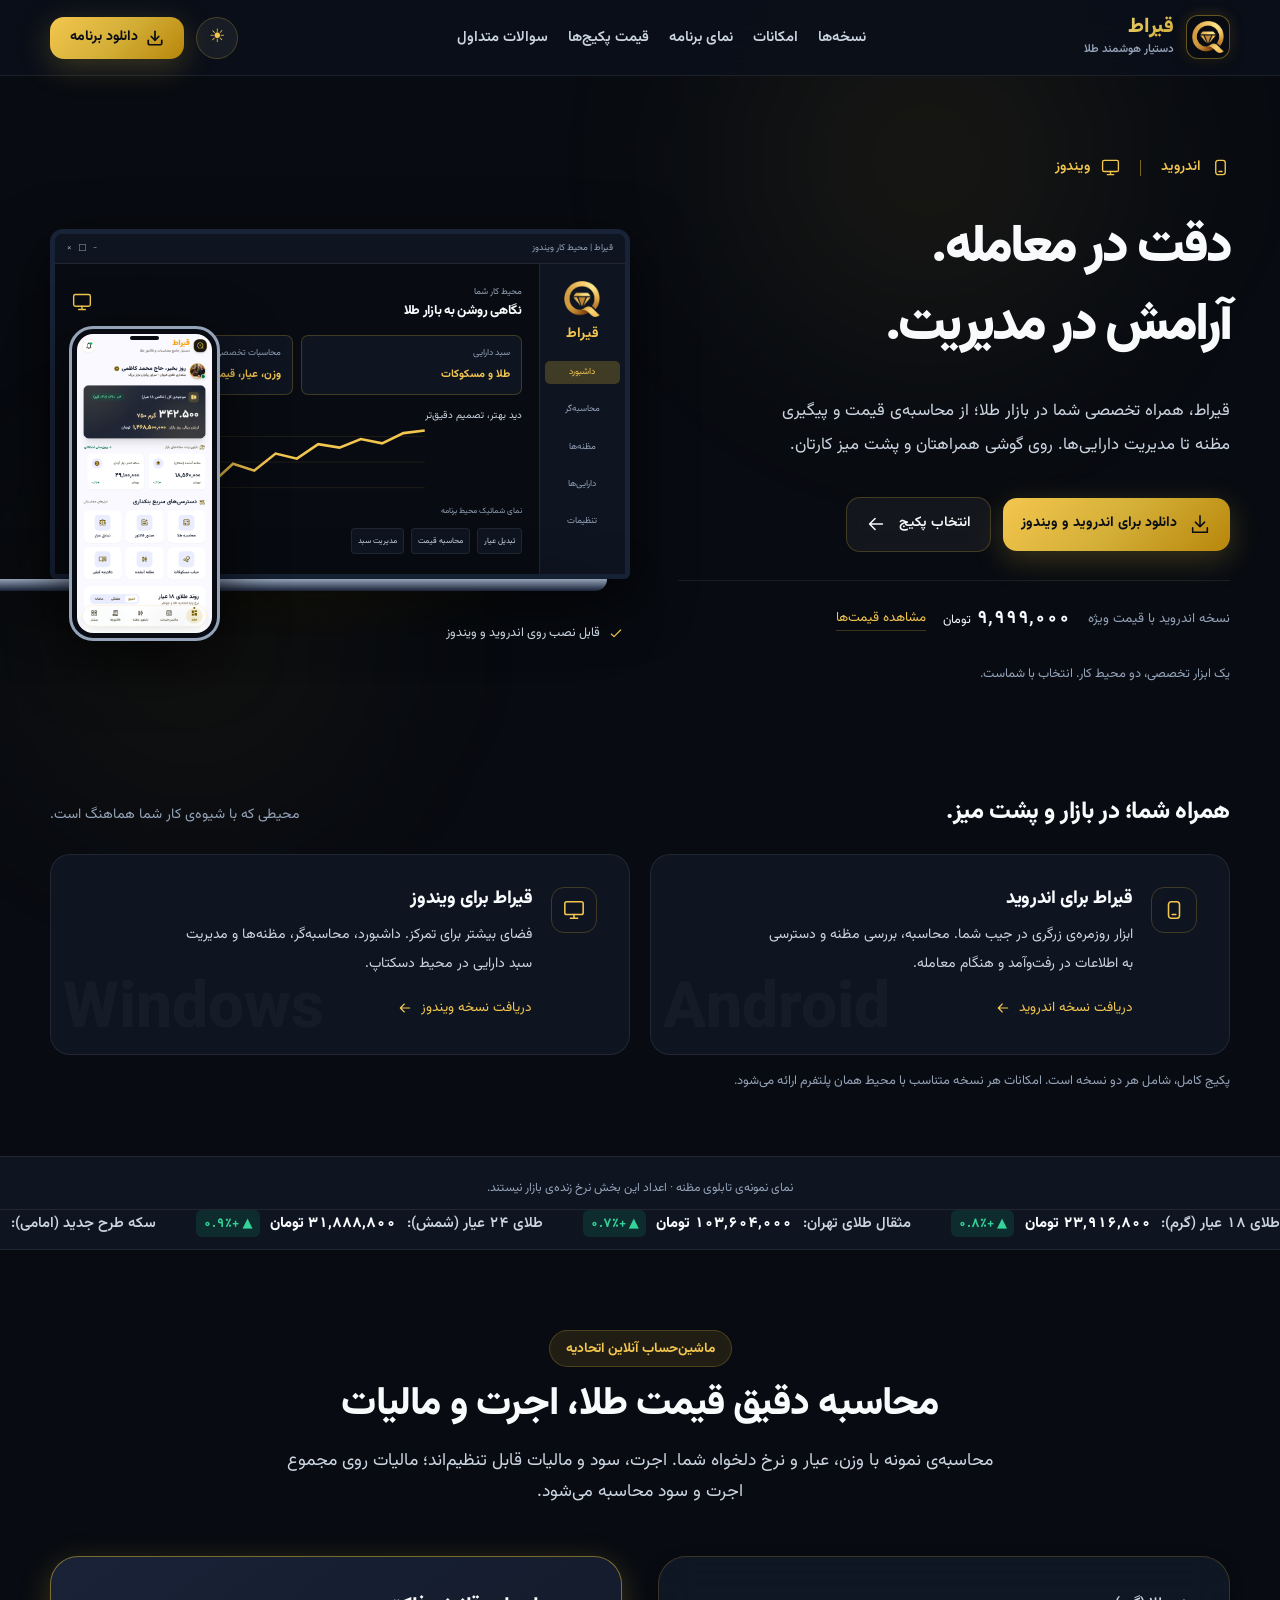
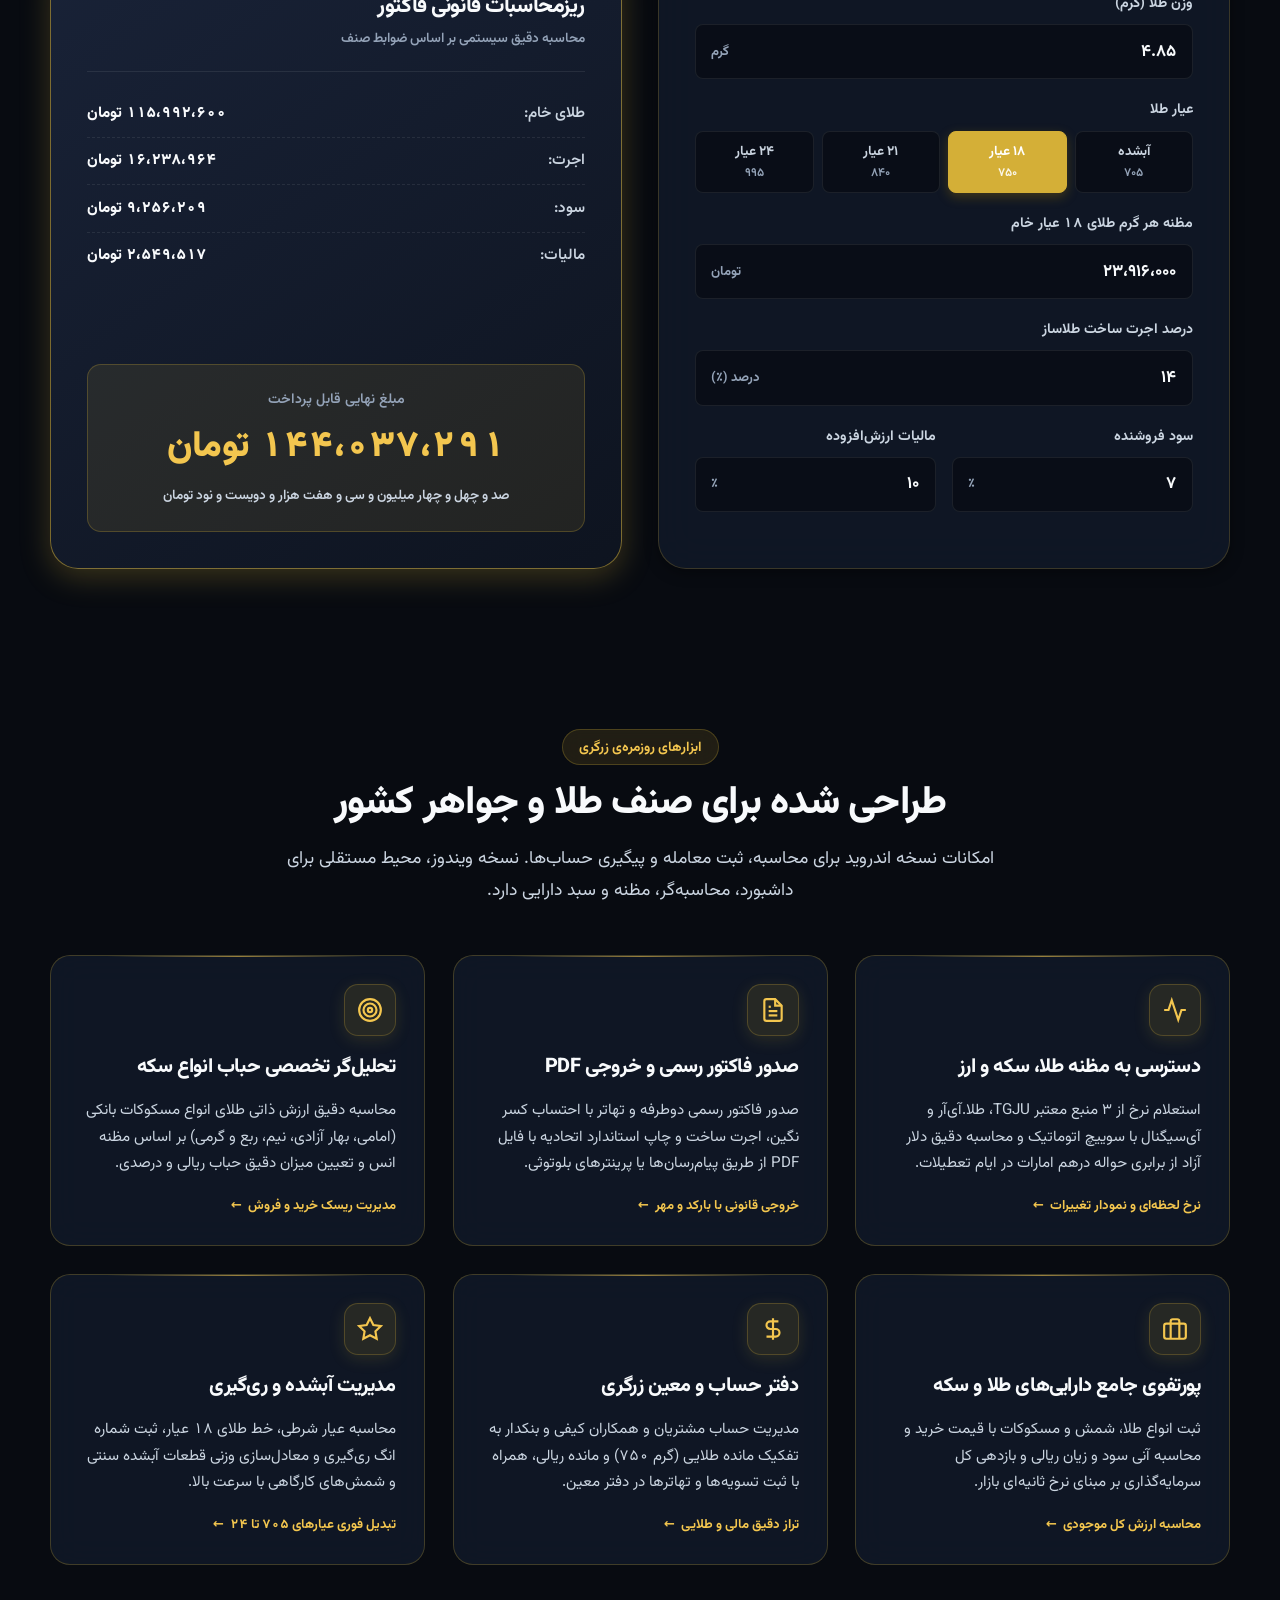
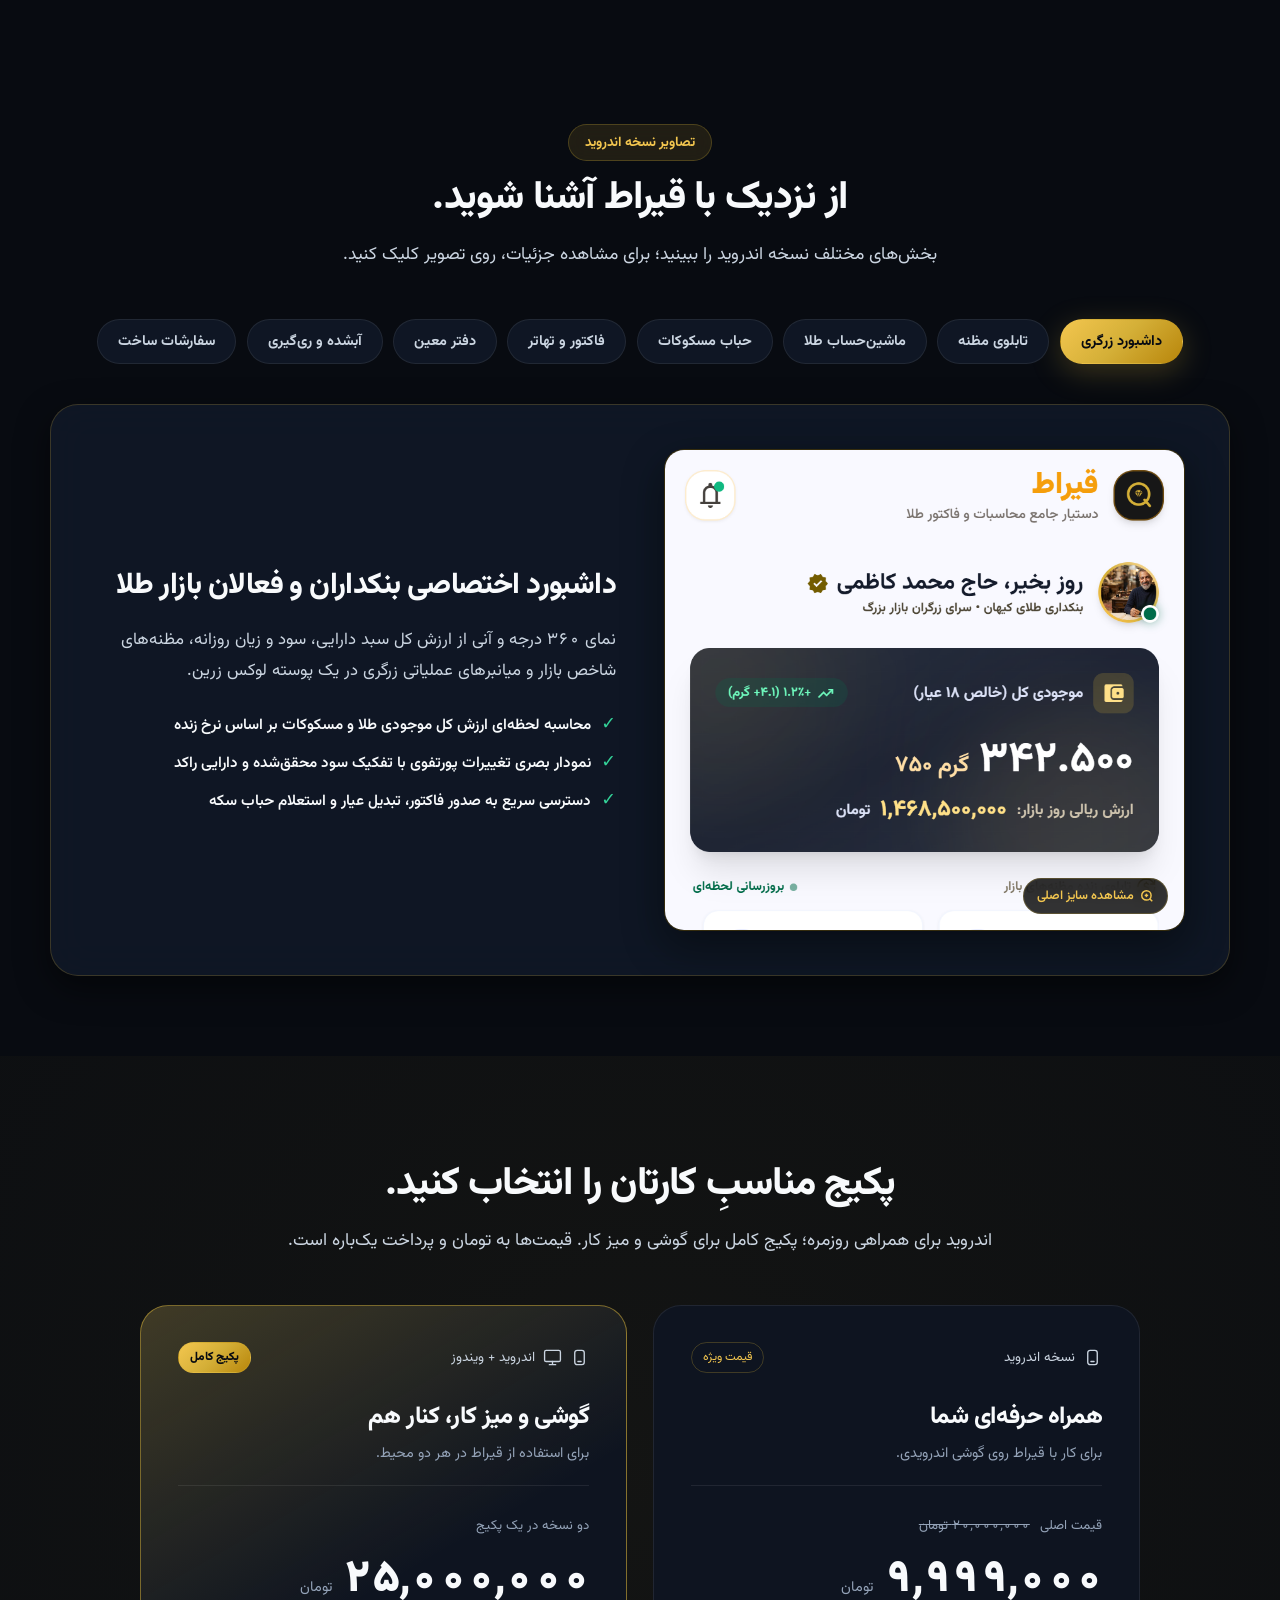
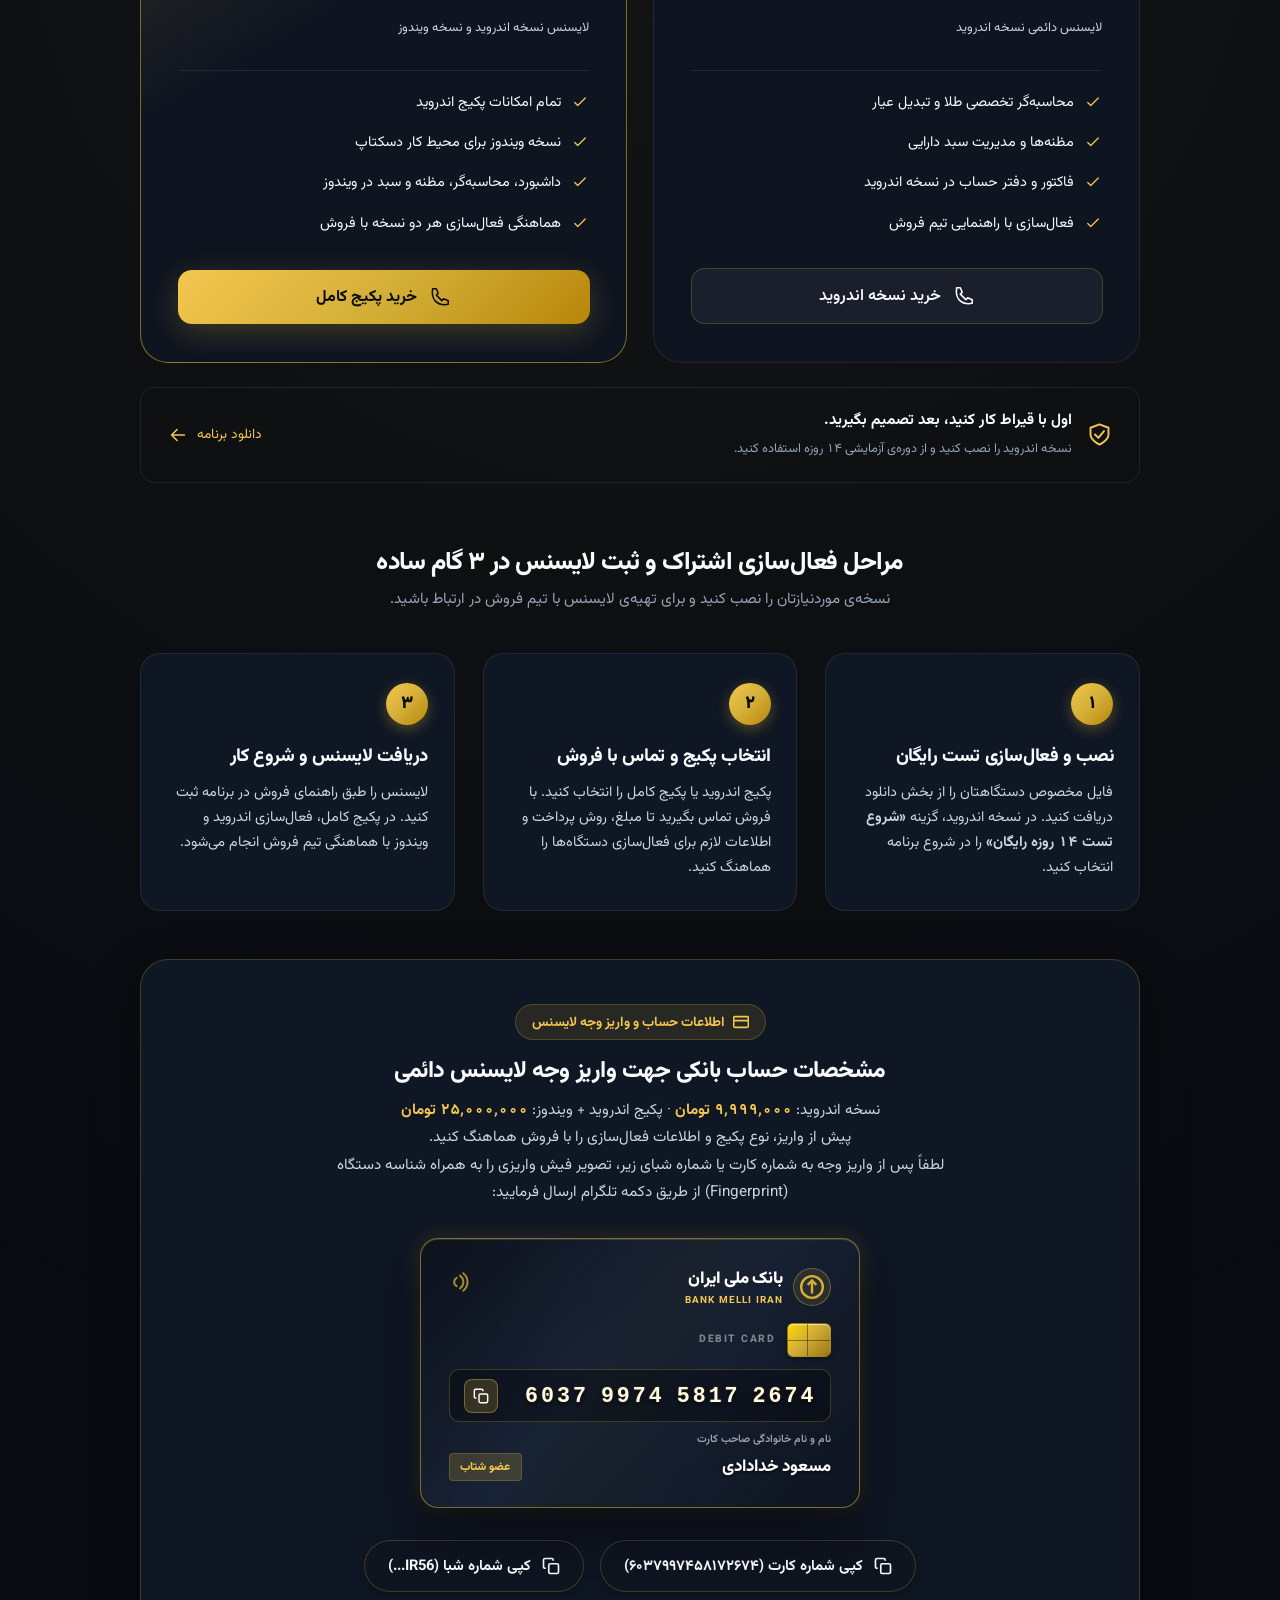
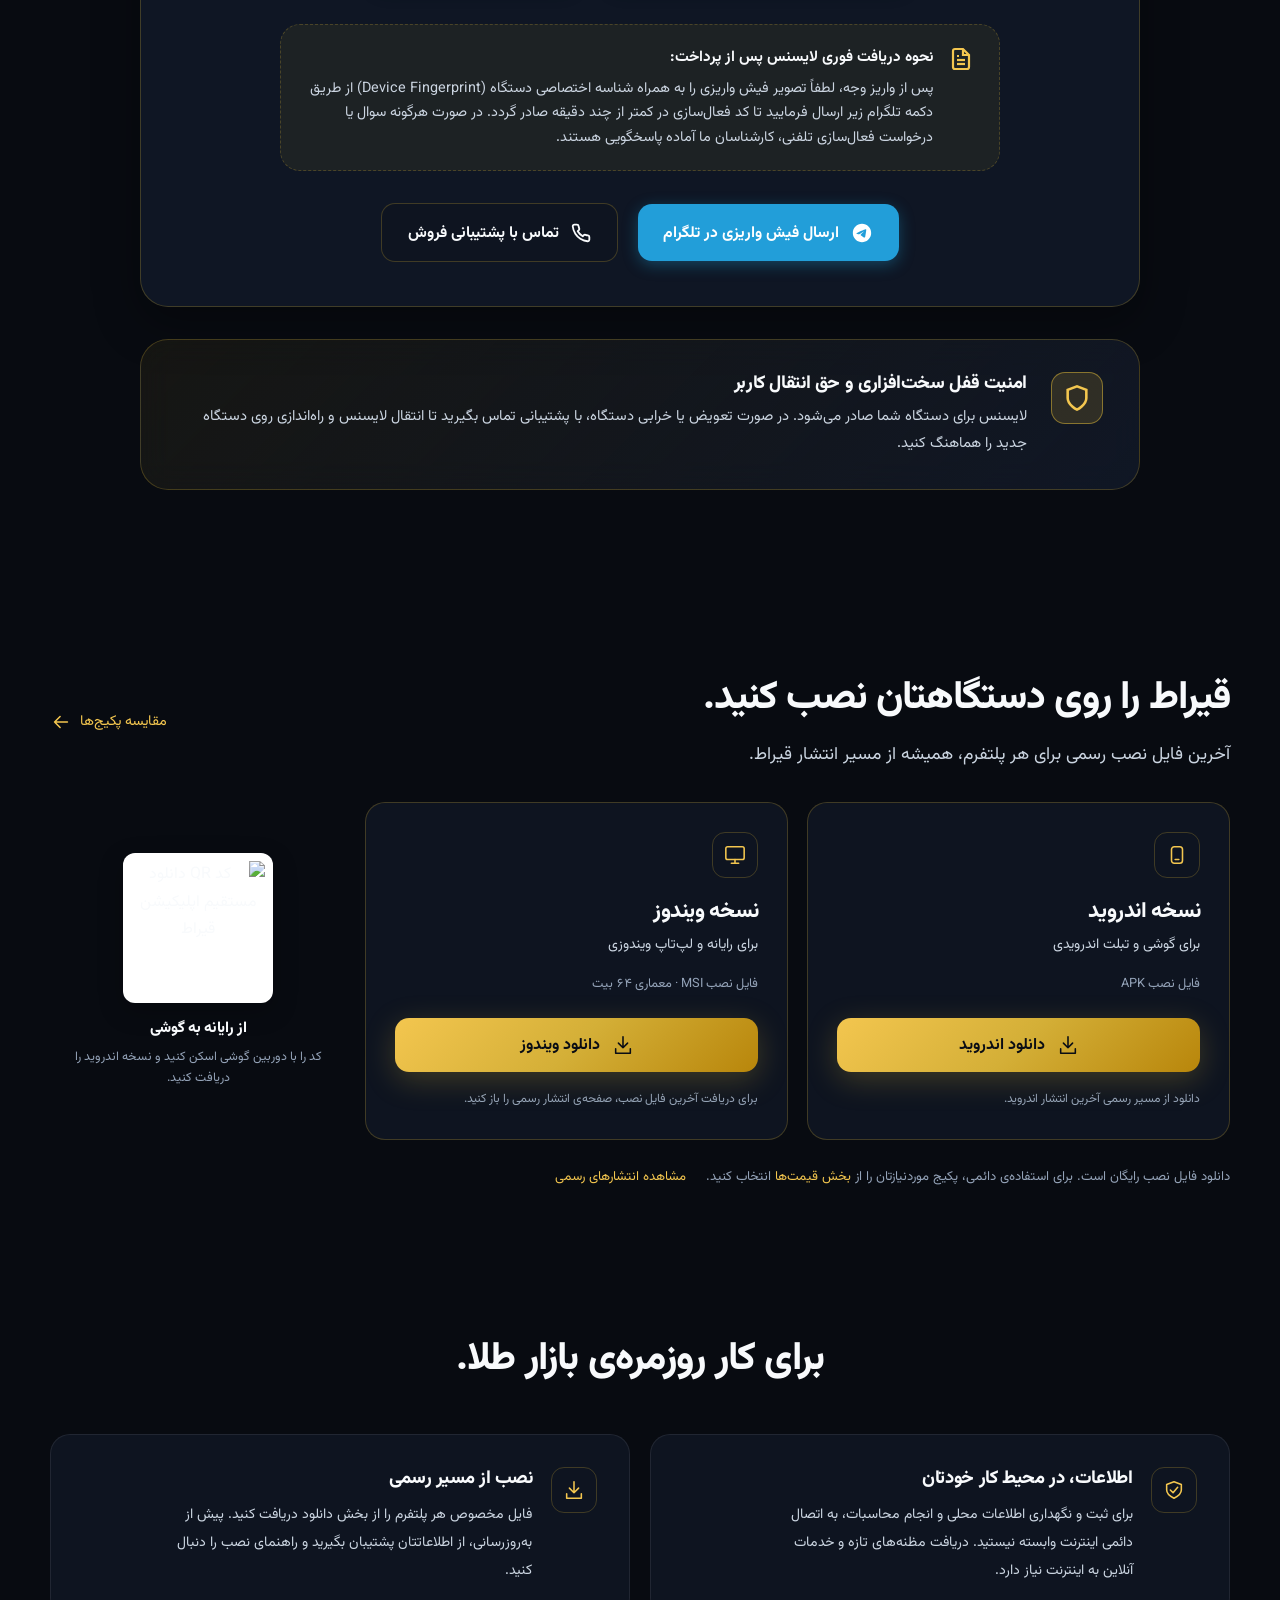
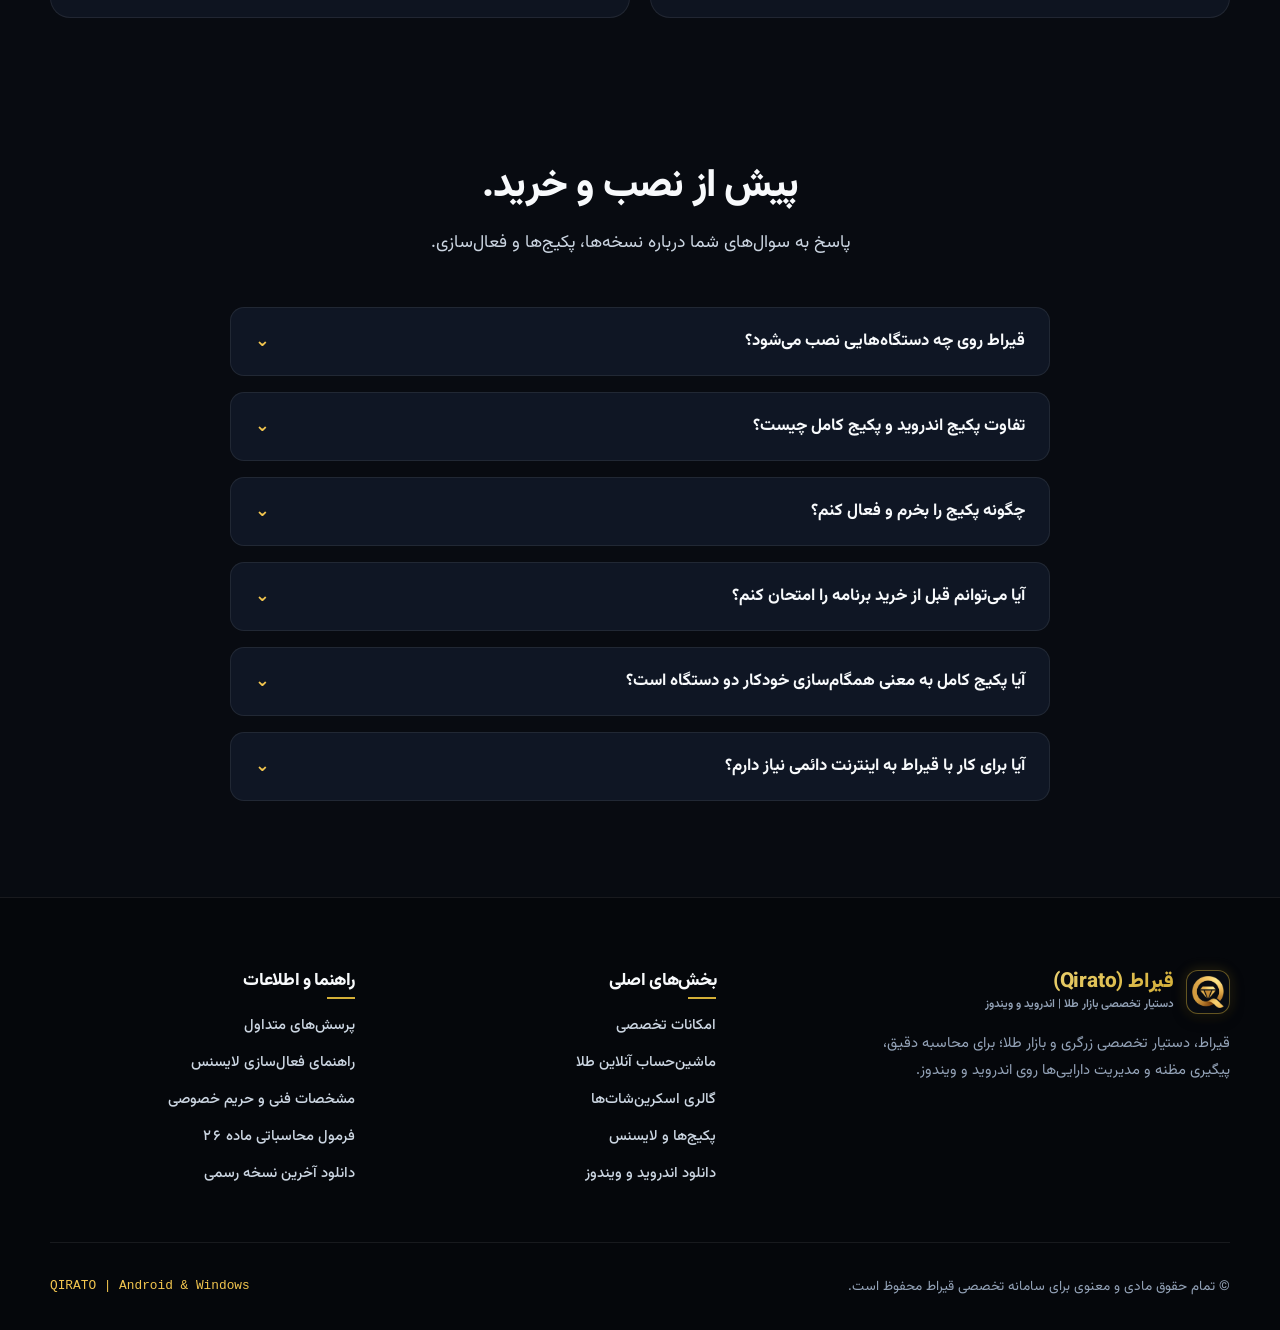
==== index.html @ 35be254e "feat(landing): present Android and Windows packages and latest downloads" ====
<!DOCTYPE html>
<html lang="fa" dir="rtl" data-theme="dark">
<head>
  <meta charset="UTF-8">
  <meta name="viewport" content="width=device-width, initial-scale=1.0, maximum-scale=5.0">
  <title>قیراط | نرم‌افزار تخصصی طلا برای اندروید و ویندوز</title>
  
  <!-- Primary Meta & SEO -->
  <meta name="description" content="قیراط، نرم‌افزار تخصصی بازار طلا برای اندروید و ویندوز. دانلود آخرین نسخه رسمی، اندروید با قیمت ویژه ۹٬۹۹۹٬۰۰۰ تومان و پکیج کامل ۲۵٬۰۰۰٬۰۰۰ تومان.">
  <meta name="keywords" content="قیراط, Qirato, نرم افزار طلافروشی, مظنه طلا, استعلام قیمت طلا, فاکتور طلا, ماده ۲۶ قانون مالیات, حباب سکه, طلای آبشده, ری گیری, دفتر معین زرگری, حسابداری طلا, اپلیکیشن زرگری, اندروید, ویندوز, دانلود قیراط">
  <meta name="robots" content="index, follow, max-image-preview:large, max-snippet:-1, max-video-preview:-1">
  <meta name="author" content="GoldEx Soft • سامانه قیراط">
  <meta name="publisher" content="قیراط (Qirato)">
  <meta name="theme-color" content="#080B11">
  <link rel="canonical" href="https://qirato.ir/">
  
  <!-- Open Graph / Facebook / Telegram / Eitaa / Bale -->
  <meta property="og:type" content="website">
  <meta property="og:locale" content="fa_IR">
  <meta property="og:site_name" content="قیراط (Qirato)">
  <meta property="og:title" content="قیراط | دستیار بازار طلا برای اندروید و ویندوز">
  <meta property="og:description" content="قیراط برای اندروید و ویندوز؛ دانلود رسمی هر دو نسخه، اندروید با قیمت ویژه ۹٬۹۹۹٬۰۰۰ تومان و پکیج کامل ۲۵٬۰۰۰٬۰۰۰ تومان.">
  <meta property="og:url" content="https://qirato.ir/">
  <meta property="og:image" content="https://qirato.ir/assets/screens/screen_dashboard.png">
  <meta property="og:image:secure_url" content="https://qirato.ir/assets/screens/screen_dashboard.png">
  <meta property="og:image:type" content="image/png">
  <meta property="og:image:width" content="824">
  <meta property="og:image:height" content="1830">
  <meta property="og:image:alt" content="داشبورد اپلیکیشن زرگری قیراط">

  <!-- Twitter Cards -->
  <meta name="twitter:card" content="summary_large_image">
  <meta name="twitter:title" content="قیراط | دستیار بازار طلا برای اندروید و ویندوز">
  <meta name="twitter:description" content="استعلام سه‌گانه مظنه، فاکتور رسمی با مالیات ماده ۲۶، تحلیل حباب انواع سکه، دفتر معین و تبدیل عیار.">
  <meta name="twitter:image" content="https://qirato.ir/assets/screens/screen_dashboard.png">

  <!-- Favicon & PWA -->
  <link rel="icon" type="image/png" href="assets/icons/logo.png">
  <link rel="apple-touch-icon" href="assets/icons/logo.png">
  <link rel="manifest" href="site.webmanifest">

  <!-- Preconnect & Font Resources -->
  <link rel="preconnect" href="https://cdn.jsdelivr.net" crossorigin>
  <link rel="dns-prefetch" href="https://cdn.jsdelivr.net">

  <!-- Stylesheets -->
  <link rel="stylesheet" href="css/main.css?v=2026101301">
  <link rel="stylesheet" href="css/animations.css?v=2026101301">
  <link rel="stylesheet" href="css/components.css?v=2026101301">

  <!-- Structured Data: Schema.org (JSON-LD) -->
  <script type="application/ld+json">
{
  "@context": "https://schema.org",
  "@graph": [
    {
      "@type": "WebSite",
      "@id": "https://qirato.ir/#website",
      "url": "https://qirato.ir/",
      "name": "قیراط",
      "alternateName": [
        "Qirato",
        "دستیار هوشمند طلا قیراط",
        "GoldEx Companion"
      ],
      "description": "سامانه جامع، هوشمند و فوق‌مدرن ویژه طلافروشان، معامله‌گران و بنکداران بازار طلا و سکه",
      "inLanguage": "fa-IR"
    },
    {
      "@type": "SoftwareApplication",
      "@id": "https://qirato.ir/#application",
      "name": "قیراط - دستیار تخصصی زرگری و بازار طلا",
      "alternateName": "Qirato App",
      "operatingSystem": "Android, Windows",
      "applicationCategory": "FinanceApplication",
      "applicationSubCategory": "Business & Accounting",
      "offers": [
        {
          "@type": "Offer",
          "name": "پکیج اندروید",
          "price": "99990000",
          "priceCurrency": "IRR",
          "url": "https://qirato.ir/#pricing"
        },
        {
          "@type": "Offer",
          "name": "پکیج اندروید و ویندوز",
          "price": "250000000",
          "priceCurrency": "IRR",
          "url": "https://qirato.ir/#pricing"
        }
      ],
      "description": "دستیار تخصصی بازار طلا برای اندروید و ویندوز؛ محاسبات، مظنه‌ها و مدیریت سبد دارایی.",
      "downloadUrl": "https://github.com/urmiaking/goldex-companion/releases/latest/download/app-release.apk",
      "author": {
        "@type": "Organization",
        "name": "قیراط (Qirato)",
        "url": "https://qirato.ir/"
      }
    },
    {
      "@type": "FAQPage",
      "@id": "https://qirato.ir/#faq",
      "mainEntity": [
        {
          "@type": "Question",
          "name": "قیراط روی چه دستگاه‌هایی نصب می‌شود؟",
          "acceptedAnswer": {
            "@type": "Answer",
            "text": "قیراط نسخه اندروید برای گوشی و تبلت، و نسخه ویندوز با فایل نصب MSI برای رایانه‌های ۶۴ بیتی دارد. فایل مناسب دستگاهتان را از بخش دانلود دریافت کنید."
          }
        },
        {
          "@type": "Question",
          "name": "تفاوت پکیج اندروید و پکیج کامل چیست؟",
          "acceptedAnswer": {
            "@type": "Answer",
            "text": "پکیج اندروید با قیمت ویژه ۹٬۹۹۹٬۰۰۰ تومان، شامل لایسنس نسخه اندروید است. پکیج کامل ۲۵٬۰۰۰٬۰۰۰ تومان است و نسخه اندروید و ویندوز را با هم شامل می‌شود. امکانات هر نسخه متناسب با پلتفرم آن است."
          }
        },
        {
          "@type": "Question",
          "name": "چگونه پکیج را بخرم و فعال کنم؟",
          "acceptedAnswer": {
            "@type": "Answer",
            "text": "دکمه خرید هر پکیج، تماس با فروش قیراط را باز می‌کند. ابتدا پکیج و روش فعال‌سازی را هماهنگ کنید، سپس طبق راهنمای فروش پرداخت و لایسنس را ثبت کنید."
          }
        },
        {
          "@type": "Question",
          "name": "آیا می‌توانم قبل از خرید برنامه را امتحان کنم؟",
          "acceptedAnswer": {
            "@type": "Answer",
            "text": "بله. نسخه اندروید را از بخش دانلود نصب کنید و در شروع برنامه، دوره آزمایشی ۱۴ روزه را انتخاب کنید. برای شرایط استفاده آزمایشی نسخه ویندوز با فروش تماس بگیرید."
          }
        },
        {
          "@type": "Question",
          "name": "آیا پکیج کامل به معنی همگام‌سازی خودکار دو دستگاه است؟",
          "acceptedAnswer": {
            "@type": "Answer",
            "text": "پکیج کامل شامل دریافت و فعال‌سازی هر دو نسخه است. شرایط اتصال و همگام‌سازی اطلاعات را پیش از خرید با تیم فروش بررسی کنید."
          }
        },
        {
          "@type": "Question",
          "name": "آیا برای کار با قیراط به اینترنت دائمی نیاز دارم؟",
          "acceptedAnswer": {
            "@type": "Answer",
            "text": "محاسبات و کار با اطلاعات محلی به اتصال دائمی اینترنت نیاز ندارند. برای دریافت مظنه‌های تازه، دانلود نسخه جدید و استفاده از خدمات آنلاین باید به اینترنت متصل باشید."
          }
        }
      ]
    }
  ]
}
  </script>
  <link rel="stylesheet" href="css/platforms.css?v=2026101301">
</head>
<body>

  <!-- Scroll Progress Indicator -->
  <div id="scroll-progress" aria-hidden="true"></div>

  <!-- =========================================================================
       Header & Navigation
       ========================================================================= -->
  <header class="header">
    <div class="container nav-container">
      <a href="#" class="brand-logo" aria-label="قیراط صفحه اصلی">
        <div class="logo-box">
          <img src="assets/icons/logo.png" alt="نشان زرین قیراط" class="logo-icon">
        </div>
        <div class="brand-title">
          <span class="brand-name">قیراط</span>
          <span class="brand-tagline">دستیار هوشمند طلا</span>
        </div>
      </a>

      <nav class="nav-links" id="main-nav" aria-label="منوی ناوبری اصلی">
<a href="#platforms" class="nav-link">نسخه‌ها</a><a href="#features" class="nav-link">امکانات</a><a href="#showcase" class="nav-link">نمای برنامه</a><a href="#pricing" class="nav-link">قیمت پکیج‌ها</a><a href="#faq" class="nav-link">سوالات متداول</a>
</nav>

      <div class="nav-actions">
        <button id="theme-toggle-btn" class="theme-toggle-btn" aria-label="تغییر تم شب و روز" title="تغییر حالت تم">
          ☀️
        </button>
        <a href="#download" class="btn-gold nav-download-btn" aria-label="دانلود مستقیم برنامه قیراط" title="دانلود برنامه قیراط">
          <svg width="18" height="18" viewBox="0 0 24 24" fill="none" stroke="currentColor" stroke-width="2.3" stroke-linecap="round" stroke-linejoin="round"><path d="M21 15v4a2 2 0 0 1-2 2H5a2 2 0 0 1-2-2v-4"/><polyline points="7 10 12 15 17 10"/><line x1="12" y1="15" x2="12" y2="3"/></svg>
          <span class="btn-text">دانلود برنامه</span>
        </a>
        <button id="mobile-menu-btn" class="mobile-menu-btn" aria-label="منوی موبایل" aria-expanded="false">
          ☰
        </button>
      </div>
    </div>
  </header>

  <main>
    <!-- =========================================================================
         Hero Section
         ========================================================================= -->
    <section class="hero-section dual-hero" id="home">
 <div class="container hero-grid">
  <div class="hero-content">
   <div class="platform-label"><svg class="ui-icon" viewBox="0 0 24 24" fill="none" stroke="currentColor" stroke-width="1.7" stroke-linecap="round" stroke-linejoin="round" aria-hidden="true"><rect x="6" y="3" width="12" height="18" rx="3"/><path d="M10 17h4"/></svg> اندروید <span class="label-divider"></span><svg class="ui-icon" viewBox="0 0 24 24" fill="none" stroke="currentColor" stroke-width="1.7" stroke-linecap="round" stroke-linejoin="round" aria-hidden="true"><rect x="2" y="3" width="20" height="14" rx="2"/><path d="M8 21h8m-4-4v4"/></svg> ویندوز</div>
   <h1 class="hero-title">دقت در معامله.<br>آرامش در مدیریت.</h1>
   <p class="hero-description">قیراط، همراه تخصصی شما در بازار طلا؛ از محاسبه‌ی قیمت و پیگیری مظنه تا مدیریت دارایی‌ها. روی گوشی همراهتان و پشت میز کارتان.</p>
   <div class="hero-cta-group">
    <a href="#download" class="btn-gold"><svg class="ui-icon" viewBox="0 0 24 24" fill="none" stroke="currentColor" stroke-width="1.7" stroke-linecap="round" stroke-linejoin="round" aria-hidden="true"><path d="M12 3v12m-5-5 5 5 5-5M4 16v5h16v-5"/></svg> دانلود برای اندروید و ویندوز</a>
    <a href="#pricing" class="btn-secondary">انتخاب پکیج <svg class="ui-icon" viewBox="0 0 24 24" fill="none" stroke="currentColor" stroke-width="1.7" stroke-linecap="round" stroke-linejoin="round" aria-hidden="true"><path d="M19 12H5m6-6-6 6 6 6"/></svg></a>
   </div>
   <div class="hero-offer"><span>نسخه اندروید با قیمت ویژه</span><strong>۹٬۹۹۹٬۰۰۰ <small>تومان</small></strong><a href="#pricing">مشاهده قیمت‌ها</a></div>
   <p class="hero-footnote">یک ابزار تخصصی، دو محیط کار. انتخاب با شماست.</p>
  </div>
  <div class="device-stage" aria-label="معرفی محیط قیراط روی ویندوز و اندروید">
   <div class="laptop-group"><div class="desktop-device">
    <div class="desktop-chrome"><span>قیراط | محیط کار ویندوز</span><span aria-hidden="true">− &nbsp; □ &nbsp; ×</span></div>
    <div class="desktop-preview">
     <aside><img src="assets/icons/logo.png" alt="" width="36" height="36"><strong>قیراط</strong><span class="preview-active">داشبورد</span><span>محاسبه‌گر</span><span>مظنه‌ها</span><span>دارایی‌ها</span><span>تنظیمات</span></aside>
     <div class="desktop-workspace"><div class="preview-heading"><div><small>محیط کار شما</small><h3>نگاهی روشن به بازار طلا</h3></div><svg class="ui-icon" viewBox="0 0 24 24" fill="none" stroke="currentColor" stroke-width="1.7" stroke-linecap="round" stroke-linejoin="round" aria-hidden="true"><rect x="2" y="3" width="20" height="14" rx="2"/><path d="M8 21h8m-4-4v4"/></svg></div>
      <div class="preview-stats"><div><span>سبد دارایی</span><strong>طلا و مسکوکات</strong></div><div><span>محاسبات تخصصی</span><strong>وزن، عیار، قیمت</strong></div></div>
      <div class="preview-chart"><span>دید بهتر، تصمیم دقیق‌تر</span><svg viewBox="0 0 300 88" fill="none" aria-hidden="true"><path d="M0 70H300M0 40H300M0 10H300" stroke="currentColor" opacity=".12"/><path d="m0 68 25-9 25 6 25-23 25 8 25-20 25 6 25-17 25 4 25-10 25 5 25-12 25-3" stroke="currentColor" stroke-width="3"/></svg><small>نمای شماتیک محیط برنامه</small></div>
      <div class="preview-tools"><span>تبدیل عیار</span><span>محاسبه قیمت</span><span>مدیریت سبد</span></div>
     </div>
    </div>
   </div><div class="desktop-base"></div></div>
   <button class="hero-phone" id="hero-screen-holder" aria-label="بزرگنمایی تصویر واقعی نسخه اندروید"><span class="phone-speaker" aria-hidden="true"></span><img src="assets/screens/screen_dashboard.png" alt="داشبورد نسخه اندروید قیراط" width="824" height="1830"></button>
   <div class="device-caption"><svg class="ui-icon" viewBox="0 0 24 24" fill="none" stroke="currentColor" stroke-width="1.7" stroke-linecap="round" stroke-linejoin="round" aria-hidden="true"><path d="m5 12 4 4L19 6"/></svg> قابل نصب روی اندروید و ویندوز</div>
  </div>
 </div>
</section>

    <!-- =========================================================================
         Live Ticker Marquee Bar
         ========================================================================= -->
    <section class="platform-section" id="platforms"><div class="container">
 <div class="platform-intro"><h2>همراه شما؛ در بازار و پشت میز.</h2><p>محیطی که با شیوه‌ی کار شما هماهنگ است.</p></div>
 <div class="platform-grid">
 <article class="platform-card"><div class="platform-icon"><svg class="ui-icon" viewBox="0 0 24 24" fill="none" stroke="currentColor" stroke-width="1.7" stroke-linecap="round" stroke-linejoin="round" aria-hidden="true"><rect x="6" y="3" width="12" height="18" rx="3"/><path d="M10 17h4"/></svg></div><div><h3>قیراط برای اندروید</h3><p>ابزار روزمره‌ی زرگری در جیب شما. محاسبه، بررسی مظنه و دسترسی به اطلاعات در رفت‌وآمد و هنگام معامله.</p><a href="#download">دریافت نسخه اندروید <svg class="ui-icon" viewBox="0 0 24 24" fill="none" stroke="currentColor" stroke-width="1.7" stroke-linecap="round" stroke-linejoin="round" aria-hidden="true"><path d="M19 12H5m6-6-6 6 6 6"/></svg></a></div><span class="platform-word" aria-hidden="true">Android</span></article>
 <article class="platform-card"><div class="platform-icon"><svg class="ui-icon" viewBox="0 0 24 24" fill="none" stroke="currentColor" stroke-width="1.7" stroke-linecap="round" stroke-linejoin="round" aria-hidden="true"><rect x="2" y="3" width="20" height="14" rx="2"/><path d="M8 21h8m-4-4v4"/></svg></div><div><h3>قیراط برای ویندوز</h3><p>فضای بیشتر برای تمرکز. داشبورد، محاسبه‌گر، مظنه‌ها و مدیریت سبد دارایی در محیط دسکتاپ.</p><a href="#download">دریافت نسخه ویندوز <svg class="ui-icon" viewBox="0 0 24 24" fill="none" stroke="currentColor" stroke-width="1.7" stroke-linecap="round" stroke-linejoin="round" aria-hidden="true"><path d="M19 12H5m6-6-6 6 6 6"/></svg></a></div><span class="platform-word" aria-hidden="true">Windows</span></article>
 </div><p class="platform-note">پکیج کامل، شامل هر دو نسخه است. امکانات هر نسخه متناسب با محیط همان پلتفرم ارائه می‌شود.</p>
</div></section>
<section class="ticker-section" id="ticker" aria-label="نمونه نمایشی تابلوی مظنه">
      <p class="ticker-example-label">نمای نمونه‌ی تابلوی مظنه · اعداد این بخش نرخ زنده‌ی بازار نیستند.</p>
      <div class="ticker-strip" id="ticker-strip">
        <!-- Injected via ticker.js -->
      </div>
    </section>

    <!-- =========================================================================
         Interactive Gold Calculator Section
         ========================================================================= -->
    <section class="calculator-section" id="calculator">
      <div class="container">
        <div class="section-header">
          <div class="section-badge">
            <span>ماشین‌حساب آنلاین اتحادیه</span>
          </div>
          <h2 class="section-title">محاسبه دقیق قیمت طلا، اجرت و مالیات</h2>
          <p class="section-subtitle">
            محاسبه‌ی نمونه با وزن، عیار و نرخ دلخواه شما. اجرت، سود و مالیات قابل تنظیم‌اند؛ مالیات روی مجموع اجرت و سود محاسبه می‌شود.
          </p>
        </div>

        <div class="calc-grid">
          <!-- Input Form Card -->
          <div class="calc-form-card">
            <div class="calc-input-group">
              <label class="calc-label" for="calc-weight">وزن طلا (گرم)</label>
              <div class="calc-input-wrapper">
                <input type="text" inputmode="decimal" id="calc-weight" class="calc-input" value="۴.۸۵" autocomplete="off" spellcheck="false">
                <span class="calc-unit">گرم</span>
              </div>
            </div>

            <div class="calc-input-group">
              <label class="calc-label" id="karat-label">عیار طلا</label>
              <div class="karat-selector" role="group" aria-labelledby="karat-label">
                <button type="button" class="karat-btn" data-karat="705">
                  <span class="karat-name">آبشده</span>
                  <span class="karat-code">۷۰۵</span>
                </button>
                <button type="button" class="karat-btn active" data-karat="750">
                  <span class="karat-name">۱۸ عیار</span>
                  <span class="karat-code">۷۵۰</span>
                </button>
                <button type="button" class="karat-btn" data-karat="840">
                  <span class="karat-name">۲۱ عیار</span>
                  <span class="karat-code">۸۴۰</span>
                </button>
                <button type="button" class="karat-btn" data-karat="995">
                  <span class="karat-name">۲۴ عیار</span>
                  <span class="karat-code">۹۹۵</span>
                </button>
              </div>
            </div>

            <div class="calc-input-group">
              <label class="calc-label" for="calc-price">مظنه هر گرم طلای ۱۸ عیار خام</label>
              <div class="calc-input-wrapper">
                <input type="text" inputmode="numeric" id="calc-price" class="calc-input" value="۲۳،۹۱۶،۰۰۰" autocomplete="off" spellcheck="false">
                <span class="calc-unit">تومان</span>
              </div>
            </div>

            <div class="calc-input-group">
              <label class="calc-label" for="calc-wage">درصد اجرت ساخت طلاساز</label>
              <div class="calc-input-wrapper">
                <input type="text" inputmode="decimal" id="calc-wage" class="calc-input" value="۱۴" autocomplete="off" spellcheck="false">
                <span class="calc-unit">درصد (٪)</span>
              </div>
            </div>

            <div style="display: grid; grid-template-columns: repeat(auto-fit, minmax(130px, 1fr)); gap: 1rem;">
              <div class="calc-input-group">
                <label class="calc-label" for="calc-profit">سود فروشنده</label>
                <div class="calc-input-wrapper">
                  <input type="text" inputmode="decimal" id="calc-profit" class="calc-input" value="۷" autocomplete="off" spellcheck="false">
                  <span class="calc-unit">٪</span>
                </div>
              </div>

              <div class="calc-input-group">
                <label class="calc-label" for="calc-tax">مالیات ارزش‌افزوده</label>
                <div class="calc-input-wrapper">
                  <input type="text" inputmode="decimal" id="calc-tax" class="calc-input" value="۱۰" autocomplete="off" spellcheck="false">
                  <span class="calc-unit">٪</span>
                </div>
              </div>
            </div>
          </div>

          <!-- Result Card -->
          <div class="calc-result-card">
            <div>
              <div class="calc-result-header">
                <h3>ریزمحاسبات قانونی فاکتور</h3>
                <span>محاسبه دقیق سیستمی بر اساس ضوابط صنف</span>
              </div>

              <div class="calc-breakdown-row">
                <span class="breakdown-label">طلای خام:</span>
                <span class="breakdown-value" id="out-gold-value">۰ تومان</span>
              </div>

              <div class="calc-breakdown-row">
                <span class="breakdown-label">اجرت:</span>
                <span class="breakdown-value" id="out-wage">۰ تومان</span>
              </div>

              <div class="calc-breakdown-row">
                <span class="breakdown-label">سود:</span>
                <span class="breakdown-value" id="out-profit">۰ تومان</span>
              </div>

              <div class="calc-breakdown-row">
                <span class="breakdown-label">مالیات:</span>
                <span class="breakdown-value" id="out-tax">۰ تومان</span>
              </div>
            </div>

            <div class="final-price-box">
              <div class="final-price-label">مبلغ نهایی قابل پرداخت</div>
              <div class="final-price-val" id="out-total">۰ تومان</div>
              <div class="final-price-words" id="out-words">در حال محاسبه...</div>
            </div>
          </div>
        </div>
      </div>
    </section>

    <!-- =========================================================================
         Core Features Grid
         ========================================================================= -->
    <section class="features-section" id="features">
      <div class="container">
        <div class="section-header">
          <div class="section-badge">
            <span>ابزارهای روزمره‌ی زرگری</span>
          </div>
          <h2 class="section-title">طراحی شده برای صنف طلا و جواهر کشور</h2>
          <p class="section-subtitle">
            امکانات نسخه اندروید برای محاسبه، ثبت معامله و پیگیری حساب‌ها. نسخه ویندوز، محیط مستقلی برای داشبورد، محاسبه‌گر، مظنه و سبد دارایی دارد.
          </p>
        </div>

        <div class="features-grid">
          <!-- Feature 1 -->
          <div class="luxury-card feature-card">
            <div class="feature-icon-wrapper">
              <svg width="26" height="26" viewBox="0 0 24 24" fill="none" stroke="currentColor" stroke-width="2"><polyline points="22 12 18 12 15 21 9 3 6 12 2 12"/></svg>
            </div>
            <h3 class="feature-title">دسترسی به مظنه طلا، سکه و ارز</h3>
            <p class="feature-text">
              استعلام نرخ از ۳ منبع معتبر TGJU، طلا.آی‌آر و آی‌سیگنال با سوییچ اتوماتیک و محاسبه دقیق دلار آزاد از برابری حواله درهم امارات در ایام تعطیلات.
            </p>
            <div class="feature-tag">
              <span>نرخ لحظه‌ای و نمودار تغییرات</span>
              <span>←</span>
            </div>
          </div>

          <!-- Feature 2 -->
          <div class="luxury-card feature-card">
            <div class="feature-icon-wrapper">
              <svg width="26" height="26" viewBox="0 0 24 24" fill="none" stroke="currentColor" stroke-width="2"><path d="M14 2H6a2 2 0 0 0-2 2v16a2 2 0 0 0 2 2h12a2 2 0 0 0 2-2V8z"/><polyline points="14 2 14 8 20 8"/><line x1="16" y1="13" x2="8" y2="13"/><line x1="16" y1="17" x2="8" y2="17"/><polyline points="10 9 9 9 8 9"/></svg>
            </div>
            <h3 class="feature-title">صدور فاکتور رسمی و خروجی PDF</h3>
            <p class="feature-text">
              صدور فاکتور رسمی دوطرفه و تهاتر با احتساب کسر نگین، اجرت ساخت و چاپ استاندارد اتحادیه با فایل PDF از طریق پیام‌رسان‌ها یا پرینترهای بلوتوثی.
            </p>
            <div class="feature-tag">
              <span>خروجی قانونی با بارکد و مهر</span>
              <span>←</span>
            </div>
          </div>

          <!-- Feature 3 -->
          <div class="luxury-card feature-card">
            <div class="feature-icon-wrapper">
              <svg width="26" height="26" viewBox="0 0 24 24" fill="none" stroke="currentColor" stroke-width="2"><circle cx="12" cy="12" r="10"/><circle cx="12" cy="12" r="6"/><circle cx="12" cy="12" r="2"/></svg>
            </div>
            <h3 class="feature-title">تحلیل‌گر تخصصی حباب انواع سکه</h3>
            <p class="feature-text">
              محاسبه دقیق ارزش ذاتی طلای انواع مسکوکات بانکی (امامی، بهار آزادی، نیم، ربع و گرمی) بر اساس مظنه انس و تعیین میزان دقیق حباب ریالی و درصدی.
            </p>
            <div class="feature-tag">
              <span>مدیریت ریسک خرید و فروش</span>
              <span>←</span>
            </div>
          </div>

          <!-- Feature 4 -->
          <div class="luxury-card feature-card">
            <div class="feature-icon-wrapper">
              <svg width="26" height="26" viewBox="0 0 24 24" fill="none" stroke="currentColor" stroke-width="2"><rect x="2" y="7" width="20" height="14" rx="2" ry="2"/><path d="M16 21V5a2 2 0 0 0-2-2h-4a2 2 0 0 0-2 2v16"/></svg>
            </div>
            <h3 class="feature-title">پورتفوی جامع دارایی‌های طلا و سکه</h3>
            <p class="feature-text">
              ثبت انواع طلا، شمش و مسکوکات با قیمت خرید و محاسبه آنی سود و زیان ریالی و بازدهی کل سرمایه‌گذاری بر مبنای نرخ ثانیه‌ای بازار.
            </p>
            <div class="feature-tag">
              <span>محاسبه ارزش کل موجودی</span>
              <span>←</span>
            </div>
          </div>

          <!-- Feature 5 -->
          <div class="luxury-card feature-card">
            <div class="feature-icon-wrapper">
              <svg width="26" height="26" viewBox="0 0 24 24" fill="none" stroke="currentColor" stroke-width="2"><path d="M12 2v20M17 5H9.5a3.5 3.5 0 0 0 0 7h5a3.5 3.5 0 0 1 0 7H6"/></svg>
            </div>
            <h3 class="feature-title">دفتر حساب و معین زرگری</h3>
            <p class="feature-text">
              مدیریت حساب مشتریان و همکاران کیفی و بنکدار به تفکیک مانده طلایی (گرم ۷۵۰) و مانده ریالی، همراه با ثبت تسویه‌ها و تهاترها در دفتر معین.
            </p>
            <div class="feature-tag">
              <span>تراز دقیق مالی و طلایی</span>
              <span>←</span>
            </div>
          </div>

          <!-- Feature 6 -->
          <div class="luxury-card feature-card">
            <div class="feature-icon-wrapper">
              <svg width="26" height="26" viewBox="0 0 24 24" fill="none" stroke="currentColor" stroke-width="2"><polygon points="12 2 15.09 8.26 22 9.27 17 14.14 18.18 21.02 12 17.77 5.82 21.02 7 14.14 2 9.27 8.91 8.26 12 2"/></svg>
            </div>
            <h3 class="feature-title">مدیریت آبشده و ری‌گیری</h3>
            <p class="feature-text">
              محاسبه عیار شرطی، خط طلای ۱۸ عیار، ثبت شماره انگ ری‌گیری و معادل‌سازی وزنی قطعات آبشده سنتی و شمش‌های کارگاهی با سرعت بالا.
            </p>
            <div class="feature-tag">
              <span>تبدیل فوری عیارهای ۷۰۵ تا ۲۴</span>
              <span>←</span>
            </div>
          </div>
        </div>
      </div>
    </section>

    <!-- =========================================================================
         Screenshots Showcase (Google Stitch Integration)
         ========================================================================= -->
    <section class="showcase-section" id="showcase">
      <div class="container">
        <div class="section-header">
          <div class="section-badge">
            <span>تصاویر نسخه اندروید</span>
          </div>
          <h2 class="section-title">از نزدیک با قیراط آشنا شوید.</h2>
          <p class="section-subtitle">
            بخش‌های مختلف نسخه اندروید را ببینید؛ برای مشاهده جزئیات، روی تصویر کلیک کنید.
          </p>
        </div>

        <!-- Tabs -->
        <div class="showcase-tabs" role="tablist">
          <button class="showcase-tab-btn active" data-tab="dashboard">داشبورد زرگری</button>
          <button class="showcase-tab-btn" data-tab="rates">تابلوی مظنه</button>
          <button class="showcase-tab-btn" data-tab="calculator">ماشین‌حساب طلا</button>
          <button class="showcase-tab-btn" data-tab="bubble">حباب مسکوکات</button>
          <button class="showcase-tab-btn" data-tab="invoice">فاکتور و تهاتر</button>
          <button class="showcase-tab-btn" data-tab="ledger">دفتر معین</button>
          <button class="showcase-tab-btn" data-tab="melt">آبشده و ری‌گیری</button>
          <button class="showcase-tab-btn" data-tab="workshop">سفارشات ساخت</button>
        </div>

        <!-- Showcase Viewer -->
        <div class="showcase-display">
          <div class="showcase-image-holder" id="showcase-holder">
            <img id="showcase-image" src="assets/screens/screen_dashboard.png" alt="داشبورد زرگری قیراط">
            <div class="zoom-hint">
              <svg width="14" height="14" viewBox="0 0 24 24" fill="none" stroke="currentColor" stroke-width="2.5"><circle cx="11" cy="11" r="8"/><line x1="21" y1="21" x2="16.65" y2="16.65"/><line x1="11" y1="8" x2="11" y2="14"/><line x1="8" y1="11" x2="14" y2="11"/></svg>
              <span>مشاهده سایز اصلی</span>
            </div>
          </div>

          <div class="showcase-details">
            <h3 id="showcase-title">داشبورد اختصاصی بنکداران و فعالان بازار طلا</h3>
            <p id="showcase-desc">
              نمای ۳۶۰ درجه و آنی از ارزش کل سبد دارایی، سود و زیان روزانه، مظنه‌های شاخص بازار و میانبرهای عملیاتی زرگری در یک پوسته لوکس زرین.
            </p>
            <div class="showcase-bullets" id="showcase-bullets">
              <div class="showcase-bullet-item">
                <i>✓</i>
                <span>محاسبه لحظه‌ای ارزش کل موجودی طلا و مسکوکات بر اساس نرخ زنده</span>
              </div>
              <div class="showcase-bullet-item">
                <i>✓</i>
                <span>نمودار بصری تغییرات پورتفوی با تفکیک سود محقق‌شده و دارایی راکد</span>
              </div>
              <div class="showcase-bullet-item">
                <i>✓</i>
                <span>دسترسی سریع به صدور فاکتور، تبدیل عیار و استعلام حباب سکه</span>
              </div>
            </div>
          </div>
        </div>
      </div>
    </section>

    <!-- =========================================================================
         Pricing & Licensing Section
         ========================================================================= -->
    <section class="pricing-section" id="pricing">
      <!-- Anchor alias for #oricing compatibility -->
      <span id="oricing" class="pricing-anchor-alias" aria-hidden="true"></span>

      <div class="container">
        <div class="section-header"><h2 class="section-title">پکیج مناسبِ کارتان را انتخاب کنید.</h2><p class="section-subtitle">اندروید برای همراهی روزمره؛ پکیج کامل برای گوشی و میز کار. قیمت‌ها به تومان و پرداخت یک‌باره است.</p></div>
<div class="package-grid">
 <article class="package-card" id="pricing-lifetime"><div class="package-top"><span class="package-platform"><svg class="ui-icon" viewBox="0 0 24 24" fill="none" stroke="currentColor" stroke-width="1.7" stroke-linecap="round" stroke-linejoin="round" aria-hidden="true"><rect x="6" y="3" width="12" height="18" rx="3"/><path d="M10 17h4"/></svg> نسخه اندروید</span><span class="offer-badge">قیمت ویژه</span></div><h3>همراه حرفه‌ای شما</h3><p class="package-desc">برای کار با قیراط روی گوشی اندرویدی.</p>
 <div class="package-price"><span class="previous-price">قیمت اصلی <del>۲۰٬۰۰۰٬۰۰۰ تومان</del></span><div><strong>۹٬۹۹۹٬۰۰۰</strong><span>تومان</span></div><small>لایسنس دائمی نسخه اندروید</small></div>
 <ul class="package-features"><li><svg class="ui-icon" viewBox="0 0 24 24" fill="none" stroke="currentColor" stroke-width="1.7" stroke-linecap="round" stroke-linejoin="round" aria-hidden="true"><path d="m5 12 4 4L19 6"/></svg><span>محاسبه‌گر تخصصی طلا و تبدیل عیار</span></li><li><svg class="ui-icon" viewBox="0 0 24 24" fill="none" stroke="currentColor" stroke-width="1.7" stroke-linecap="round" stroke-linejoin="round" aria-hidden="true"><path d="m5 12 4 4L19 6"/></svg><span>مظنه‌ها و مدیریت سبد دارایی</span></li><li><svg class="ui-icon" viewBox="0 0 24 24" fill="none" stroke="currentColor" stroke-width="1.7" stroke-linecap="round" stroke-linejoin="round" aria-hidden="true"><path d="m5 12 4 4L19 6"/></svg><span>فاکتور و دفتر حساب در نسخه اندروید</span></li><li><svg class="ui-icon" viewBox="0 0 24 24" fill="none" stroke="currentColor" stroke-width="1.7" stroke-linecap="round" stroke-linejoin="round" aria-hidden="true"><path d="m5 12 4 4L19 6"/></svg><span>فعال‌سازی با راهنمایی تیم فروش</span></li></ul>
 <a href="tel:09905492104" class="btn-secondary package-buy"><svg class="ui-icon" viewBox="0 0 24 24" fill="none" stroke="currentColor" stroke-width="1.7" stroke-linecap="round" stroke-linejoin="round" aria-hidden="true"><path d="M8 3H4c-2 12 5 19 17 17v-4l-5-2-2 2-6-6 2-2-2-5Z"/></svg> خرید نسخه اندروید</a>
 </article>
 <article class="package-card complete-package"><div class="package-top"><span class="package-platform"><svg class="ui-icon" viewBox="0 0 24 24" fill="none" stroke="currentColor" stroke-width="1.7" stroke-linecap="round" stroke-linejoin="round" aria-hidden="true"><rect x="6" y="3" width="12" height="18" rx="3"/><path d="M10 17h4"/></svg><svg class="ui-icon" viewBox="0 0 24 24" fill="none" stroke="currentColor" stroke-width="1.7" stroke-linecap="round" stroke-linejoin="round" aria-hidden="true"><rect x="2" y="3" width="20" height="14" rx="2"/><path d="M8 21h8m-4-4v4"/></svg> اندروید + ویندوز</span><span class="offer-badge">پکیج کامل</span></div><h3>گوشی و میز کار، کنار هم</h3><p class="package-desc">برای استفاده از قیراط در هر دو محیط.</p>
 <div class="package-price"><span class="previous-price">دو نسخه در یک پکیج</span><div><strong>۲۵٬۰۰۰٬۰۰۰</strong><span>تومان</span></div><small>لایسنس نسخه اندروید و نسخه ویندوز</small></div>
 <ul class="package-features"><li><svg class="ui-icon" viewBox="0 0 24 24" fill="none" stroke="currentColor" stroke-width="1.7" stroke-linecap="round" stroke-linejoin="round" aria-hidden="true"><path d="m5 12 4 4L19 6"/></svg><span>تمام امکانات پکیج اندروید</span></li><li><svg class="ui-icon" viewBox="0 0 24 24" fill="none" stroke="currentColor" stroke-width="1.7" stroke-linecap="round" stroke-linejoin="round" aria-hidden="true"><path d="m5 12 4 4L19 6"/></svg><span>نسخه ویندوز برای محیط کار دسکتاپ</span></li><li><svg class="ui-icon" viewBox="0 0 24 24" fill="none" stroke="currentColor" stroke-width="1.7" stroke-linecap="round" stroke-linejoin="round" aria-hidden="true"><path d="m5 12 4 4L19 6"/></svg><span>داشبورد، محاسبه‌گر، مظنه و سبد در ویندوز</span></li><li><svg class="ui-icon" viewBox="0 0 24 24" fill="none" stroke="currentColor" stroke-width="1.7" stroke-linecap="round" stroke-linejoin="round" aria-hidden="true"><path d="m5 12 4 4L19 6"/></svg><span>هماهنگی فعال‌سازی هر دو نسخه با فروش</span></li></ul>
 <a href="tel:09905492104" class="btn-gold package-buy"><svg class="ui-icon" viewBox="0 0 24 24" fill="none" stroke="currentColor" stroke-width="1.7" stroke-linecap="round" stroke-linejoin="round" aria-hidden="true"><path d="M8 3H4c-2 12 5 19 17 17v-4l-5-2-2 2-6-6 2-2-2-5Z"/></svg> خرید پکیج کامل</a>
 </article>
</div>
<div class="trial-banner"><div><svg class="ui-icon" viewBox="0 0 24 24" fill="none" stroke="currentColor" stroke-width="1.7" stroke-linecap="round" stroke-linejoin="round" aria-hidden="true"><path d="m12 3 8 3v6c0 5-8 9-8 9s-8-4-8-9V6l8-3Z"/><path d="m8 12 3 3 5-6"/></svg><p><strong>اول با قیراط کار کنید، بعد تصمیم بگیرید.</strong><span>نسخه اندروید را نصب کنید و از دوره‌ی آزمایشی ۱۴ روزه استفاده کنید.</span></p></div><a href="#download">دانلود برنامه <svg class="ui-icon" viewBox="0 0 24 24" fill="none" stroke="currentColor" stroke-width="1.7" stroke-linecap="round" stroke-linejoin="round" aria-hidden="true"><path d="M19 12H5m6-6-6 6 6 6"/></svg></a></div>

<!-- Step-by-Step Activation Guide -->
        <div class="pricing-activation-container" id="activation-guide">
          <div class="pricing-activation-header">
            <h3 class="pricing-activation-title">مراحل فعال‌سازی اشتراک و ثبت لایسنس در ۳ گام ساده</h3>
            <p class="pricing-activation-desc">
              نسخه‌ی موردنیازتان را نصب کنید و برای تهیه‌ی لایسنس با تیم فروش در ارتباط باشید.
            </p>
          </div>

          <div class="pricing-steps-grid">
            <!-- Step 1 -->
            <div class="pricing-step-card">
              <div class="pricing-step-num">۱</div>
              <h4 class="pricing-step-heading">نصب و فعال‌سازی تست رایگان</h4>
              <p class="pricing-step-text">
                فایل مخصوص دستگاهتان را از بخش دانلود دریافت کنید. در نسخه اندروید، گزینه <strong>«شروع تست ۱۴ روزه رایگان»</strong> را در شروع برنامه انتخاب کنید.
              </p>
            </div>

            <!-- Step 2 -->
            <div class="pricing-step-card">
              <div class="pricing-step-num">۲</div>
              <h4 class="pricing-step-heading">انتخاب پکیج و تماس با فروش</h4>
              <p class="pricing-step-text">
                پکیج اندروید یا پکیج کامل را انتخاب کنید. با فروش تماس بگیرید تا مبلغ، روش پرداخت و اطلاعات لازم برای فعال‌سازی دستگاه‌ها را هماهنگ کنید.
              </p>
            </div>

            <!-- Step 3 -->
            <div class="pricing-step-card">
              <div class="pricing-step-num">۳</div>
              <h4 class="pricing-step-heading">دریافت لایسنس و شروع کار</h4>
              <p class="pricing-step-text">
                لایسنس را طبق راهنمای فروش در برنامه ثبت کنید. در پکیج کامل، فعال‌سازی اندروید و ویندوز با هماهنگی تیم فروش انجام می‌شود.
              </p>
            </div>
          </div>

          <!-- Luxury 3D Bank Card & Payment Hub -->
          <div class="pricing-payment-hub" id="license-payment">
            <div class="payment-hub-badge">
              <svg width="16" height="16" viewBox="0 0 24 24" fill="none" stroke="currentColor" stroke-width="2.5"><rect x="1" y="4" width="22" height="16" rx="2" ry="2"/><line x1="1" y1="10" x2="23" y2="10"/></svg>
              <span>اطلاعات حساب و واریز وجه لایسنس</span>
            </div>

            <h3 class="pricing-contact-title">مشخصات حساب بانکی جهت واریز وجه لایسنس دائمی</h3>
            <p class="pricing-contact-desc">
              نسخه اندروید: <strong>۹٬۹۹۹٬۰۰۰ تومان</strong> · پکیج اندروید + ویندوز: <strong>۲۵٬۰۰۰٬۰۰۰ تومان</strong><br>پیش از واریز، نوع پکیج و اطلاعات فعال‌سازی را با فروش هماهنگ کنید.<br>
              لطفاً پس از واریز وجه به شماره کارت یا شماره شبای زیر، تصویر فیش واریزی را به همراه شناسه دستگاه (Fingerprint) از طریق دکمه تلگرام ارسال فرمایید:
            </p>

            <!-- 3D Bank Card Container with Perspective -->
            <div class="bank-card-perspective-wrapper">
              <div class="luxury-bank-card-wrapper" id="luxury-bank-card-container">
                <div class="luxury-bank-card-inner" id="luxury-bank-card" title="برای چرخش ۳ بعدی و مشاهده پشت کارت کلیک کنید">
                  
                  <!-- Card Front -->
                  <div class="bank-card-face bank-card-front">
                    <!-- Holographic sheen overlay -->
                    <div class="bank-card-sheen"></div>

                    <!-- Header: Bank Melli Logo & Contactless Wave -->
                    <div class="card-front-header">
                      <div class="card-bank-brand">
                        <div class="bank-emblem">
                          <svg width="26" height="26" viewBox="0 0 24 24" fill="none" stroke="#D4AF37" stroke-width="2.2"><circle cx="12" cy="12" r="10"/><path d="M12 6v12M8 10l4-4 4 4"/></svg>
                        </div>
                        <div class="bank-name-box">
                          <span class="bank-name-fa">بانک ملی ایران</span>
                          <span class="bank-name-en">BANK MELLI IRAN</span>
                        </div>
                      </div>
                      <div class="card-nfc-icon" title="پشتیبانی از فناوری تراکنش هوشمند">
                        <svg width="22" height="22" viewBox="0 0 24 24" fill="none" stroke="currentColor" stroke-width="2.2" stroke-linecap="round"><path d="M8.5 16.5a5 5 0 0 1 0-9M12 19a8.5 8.5 0 0 0 0-14M15.5 21.5a12 12 0 0 0 0-19"/></svg>
                      </div>
                    </div>

                    <!-- EMV Smart Chip -->
                    <div class="card-chip-container">
                      <div class="emv-smart-chip">
                        <span class="chip-line horizontal"></span>
                        <span class="chip-line vertical"></span>
                      </div>
                      <span class="card-chip-label">DEBIT CARD</span>
                    </div>

                    <!-- Card Number (Embossed Monospace) -->
                    <div class="card-number-wrapper">
                      <div class="bank-card-number" id="card-num-display" dir="ltr" title="شماره کارت">
                        <span>6037</span>
                        <span>9974</span>
                        <span>5817</span>
                        <span>2674</span>
                      </div>
                      <button type="button" class="copy-field-btn card-overlay-copy" id="btn-copy-card-inline" data-copy="6037997458172674" aria-label="کپی شماره کارت" title="کپی شماره کارت">
                        <svg width="16" height="16" viewBox="0 0 24 24" fill="none" stroke="currentColor" stroke-width="2.2"><rect x="9" y="9" width="13" height="13" rx="2" ry="2"/><path d="M5 15H4a2 2 0 0 1-2-2V4a2 2 0 0 1 2-2h9a2 2 0 0 1 2 2v1"/></svg>
                      </button>
                    </div>

                    <!-- Card Footer: Name & Shetab / Security -->
                    <div class="card-front-footer">
                      <div class="card-holder-box">
                        <span class="card-meta-label">نام و نام خانوادگی صاحب کارت</span>
                        <span class="card-holder-name">مسعود خدادادی</span>
                      </div>
                      <div class="card-network-badge">
                        <span class="shetab-badge">عضو شتاب</span>
                      </div>
                    </div>
                  </div>

                  <!-- Card Back -->
                  <div class="bank-card-face bank-card-back">
                    <div class="bank-card-sheen"></div>

                    <!-- Magnetic Stripe -->
                    <div class="magnetic-strip"></div>

                    <!-- Signature & CVV Area -->
                    <div class="signature-panel-row">
                      <div class="signature-strip">
                        <span class="signature-watermark">Masoud Khodadadi • امضای دارنده کارت</span>
                      </div>
                      <div class="cvv-box">
                        <span class="cvv-label">CVV2</span>
                        <span class="cvv-code">•••</span>
                      </div>
                    </div>

                    <!-- IBAN / Sheba Display -->
                    <div class="iban-card-section">
                      <span class="card-meta-label">شماره شبا (IBAN) - حساب بانک ملی ایران</span>
                      <div class="iban-row">
                        <span class="bank-iban-number" id="iban-display" dir="ltr">IR560170000000340872617000</span>
                        <button type="button" class="copy-field-btn card-overlay-copy" id="btn-copy-iban-inline" data-copy="IR560170000000340872617000" aria-label="کپی شماره شبا" title="کپی شماره شبا">
                          <svg width="16" height="16" viewBox="0 0 24 24" fill="none" stroke="currentColor" stroke-width="2.2"><rect x="9" y="9" width="13" height="13" rx="2" ry="2"/><path d="M5 15H4a2 2 0 0 1-2-2V4a2 2 0 0 1 2-2h9a2 2 0 0 1 2 2v1"/></svg>
                        </button>
                      </div>
                    </div>

                    <!-- Back Footer -->
                    <div class="card-back-footer">
                      <div class="back-notice">جهت واریز وجه و صدور کد لایسنس دائمی قیراط</div>
                    </div>
                  </div>

                </div>
              </div>
            </div>

            <!-- Quick Action Copy Pills -->
            <div class="bank-card-actions-bar">
              <button type="button" class="bank-copy-pill" id="btn-copy-card-main" data-copy="6037997458172674">
                <svg width="18" height="18" viewBox="0 0 24 24" fill="none" stroke="currentColor" stroke-width="2.2"><rect x="9" y="9" width="13" height="13" rx="2" ry="2"/><path d="M5 15H4a2 2 0 0 1-2-2V4a2 2 0 0 1 2-2h9a2 2 0 0 1 2 2v1"/></svg>
                <span class="pill-label">کپی شماره کارت (۶۰۳۷۹۹۷۴۵۸۱۷۲۶۷۴)</span>
              </button>

              <button type="button" class="bank-copy-pill" id="btn-copy-iban-main" data-copy="IR560170000000340872617000">
                <svg width="18" height="18" viewBox="0 0 24 24" fill="none" stroke="currentColor" stroke-width="2.2"><rect x="9" y="9" width="13" height="13" rx="2" ry="2"/><path d="M5 15H4a2 2 0 0 1-2-2V4a2 2 0 0 1 2-2h9a2 2 0 0 1 2 2v1"/></svg>
                <span class="pill-label">کپی شماره شبا (IR56...)</span>
              </button>
            </div>

            <!-- Receipt Submission Notice & Clean Action Buttons -->
            <div class="payment-receipt-callout">
              <div class="receipt-callout-icon">
                <svg width="24" height="24" viewBox="0 0 24 24" fill="none" stroke="currentColor" stroke-width="2.2"><path d="M14 2H6a2 2 0 0 0-2 2v16a2 2 0 0 0 2 2h12a2 2 0 0 0 2-2V8z"/><polyline points="14 2 14 8 20 8"/><line x1="16" y1="13" x2="8" y2="13"/><line x1="16" y1="17" x2="8" y2="17"/><polyline points="10 9 9 9 8 9"/></svg>
              </div>
              <div class="receipt-callout-text">
                <strong>نحوه دریافت فوری لایسنس پس از پرداخت:</strong>
                <span>پس از واریز وجه، لطفاً تصویر فیش واریزی را به همراه شناسه اختصاصی دستگاه (Device Fingerprint) از طریق دکمه تلگرام زیر ارسال فرمایید تا کد فعال‌سازی در کمتر از چند دقیقه صادر گردد. در صورت هرگونه سوال یا درخواست فعال‌سازی تلفنی، کارشناسان ما آماده پاسخگویی هستند.</span>
              </div>
            </div>

            <div class="pricing-contact-actions">
              <a href="https://t.me/masoud_98pv" target="_blank" rel="noopener noreferrer" class="contact-action-btn telegram" aria-label="ارسال فیش واریزی در تلگرام">
                <svg width="22" height="22" viewBox="0 0 24 24" fill="currentColor"><path d="M12 2C6.48 2 2 6.48 2 12s4.48 10 10 10 10-4.48 10-10S17.52 2 12 2zm4.64 6.8c-.15 1.58-.8 5.42-1.13 7.19-.14.75-.42 1-.68 1.03-.58.05-1.02-.38-1.58-.75-.88-.58-1.38-.94-2.23-1.5-.99-.65-.35-1.01.22-1.59.15-.15 2.71-2.48 2.76-2.69a.2.2 0 00-.05-.18c-.06-.05-.14-.03-.21-.02-.09.02-1.49.95-4.22 2.79-.4.27-.76.41-1.08.4-.36-.01-1.04-.2-1.55-.37-.63-.2-1.12-.31-1.08-.66.02-.18.27-.36.74-.55 2.92-1.27 4.86-2.11 5.83-2.51 2.78-1.16 3.35-1.36 3.73-1.36.08 0 .27.02.39.12.1.08.13.19.14.27-.01.06.01.24 0 .38z"/></svg>
                <span>ارسال فیش واریزی در تلگرام</span>
              </a>
              <a href="tel:09905492104" class="contact-action-btn phone" aria-label="تماس با پشتیبانی فروش">
                <svg width="20" height="20" viewBox="0 0 24 24" fill="none" stroke="currentColor" stroke-width="2.2" stroke-linecap="round" stroke-linejoin="round"><path d="M22 16.92v3a2 2 0 0 1-2.18 2 19.79 19.79 0 0 1-8.63-3.07 19.5 19.5 0 0 1-6-6 19.79 19.79 0 0 1-3.07-8.67A2 2 0 0 1 4.11 2h3a2 2 0 0 1 2 1.72 12.84 12.84 0 0 0 .7 2.81 2 2 0 0 1-.45 2.11L8.09 9.91a16 16 0 0 0 6 6l1.27-1.27a2 2 0 0 1 2.11-.45 12.84 12.84 0 0 0 2.81.7A2 2 0 0 1 22 16.92z"/></svg>
                <span>تماس با پشتیبانی فروش</span>
              </a>
            </div>
          </div>

          <!-- Security & Device Binding Callout -->
          <div class="pricing-security-callout" style="margin-top: 2rem;">
            <div class="pricing-security-icon">
              <svg width="28" height="28" viewBox="0 0 24 24" fill="none" stroke="currentColor" stroke-width="2.2"><path d="M12 22s8-4 8-10V5l-8-3-8 3v7c0 6 8 10 8 10z"/></svg>
            </div>
            <div class="pricing-security-content">
              <h4>امنیت قفل سخت‌افزاری و حق انتقال کاربر</h4>
              <p>
                لایسنس برای دستگاه شما صادر می‌شود. در صورت تعویض یا خرابی دستگاه، با پشتیبانی تماس بگیرید تا انتقال لایسنس و راه‌اندازی روی دستگاه جدید را هماهنگ کنید.
              </p>
            </div>
          </div>
        </div>
      </div>
    </section>

    <!-- =========================================================================
         Download Hub Section
         ========================================================================= -->
    <section class="download-section dual-download" id="download"><div class="container">
 <div class="download-heading"><div><h2 class="section-title">قیراط را روی دستگاهتان نصب کنید.</h2><p class="section-subtitle">آخرین فایل نصب رسمی برای هر پلتفرم، همیشه از مسیر انتشار قیراط.</p></div><a href="#pricing" class="download-pricing-link">مقایسه پکیج‌ها <svg class="ui-icon" viewBox="0 0 24 24" fill="none" stroke="currentColor" stroke-width="1.7" stroke-linecap="round" stroke-linejoin="round" aria-hidden="true"><path d="M19 12H5m6-6-6 6 6 6"/></svg></a></div>
 <div class="installer-grid">
  <article class="installer-card"><div class="installer-icon"><svg class="ui-icon" viewBox="0 0 24 24" fill="none" stroke="currentColor" stroke-width="1.7" stroke-linecap="round" stroke-linejoin="round" aria-hidden="true"><rect x="6" y="3" width="12" height="18" rx="3"/><path d="M10 17h4"/></svg></div><h3>نسخه اندروید</h3><p>برای گوشی و تبلت اندرویدی</p><span class="installer-format">فایل نصب APK</span><a href="https://github.com/urmiaking/goldex-companion/releases/latest/download/app-release.apk" data-download="android" class="btn-gold"><svg class="ui-icon" viewBox="0 0 24 24" fill="none" stroke="currentColor" stroke-width="1.7" stroke-linecap="round" stroke-linejoin="round" aria-hidden="true"><path d="M12 3v12m-5-5 5 5 5-5M4 16v5h16v-5"/></svg> دانلود اندروید</a><p class="installer-status" id="download-status-android" role="status">دانلود از مسیر رسمی آخرین انتشار اندروید.</p></article>
  <article class="installer-card"><div class="installer-icon"><svg class="ui-icon" viewBox="0 0 24 24" fill="none" stroke="currentColor" stroke-width="1.7" stroke-linecap="round" stroke-linejoin="round" aria-hidden="true"><rect x="2" y="3" width="20" height="14" rx="2"/><path d="M8 21h8m-4-4v4"/></svg></div><h3>نسخه ویندوز</h3><p>برای رایانه و لپ‌تاپ ویندوزی</p><span class="installer-format">فایل نصب MSI · معماری ۶۴ بیت</span><a href="https://github.com/urmiaking/goldex-companion/releases" data-download="windows" class="btn-gold"><svg class="ui-icon" viewBox="0 0 24 24" fill="none" stroke="currentColor" stroke-width="1.7" stroke-linecap="round" stroke-linejoin="round" aria-hidden="true"><path d="M12 3v12m-5-5 5 5 5-5M4 16v5h16v-5"/></svg> دانلود ویندوز</a><p class="installer-status" id="download-status-windows" role="status">در حال یافتن آخرین فایل نصب رسمی…</p></article>
  <aside class="installer-qr"><div class="qr-box" id="qr-container"></div><h3>از رایانه به گوشی</h3><p>کد را با دوربین گوشی اسکن کنید و نسخه اندروید را دریافت کنید.</p></aside>
 </div><p class="download-license-note">دانلود فایل نصب رایگان است. برای استفاده‌ی دائمی، پکیج موردنیازتان را از <a href="#pricing">بخش قیمت‌ها</a> انتخاب کنید. <a href="https://github.com/urmiaking/goldex-companion/releases" target="_blank" rel="noopener noreferrer">مشاهده انتشارهای رسمی</a></p>
</div></section>

    <!-- =========================================================================
         Technical Specs Grid
         ========================================================================= -->
    <section class="specs-section" id="specs"><div class="container"><div class="section-header"><h2 class="section-title">برای کار روزمره‌ی بازار طلا.</h2></div><div class="platform-grid"><article class="platform-card"><div class="platform-icon"><svg class="ui-icon" viewBox="0 0 24 24" fill="none" stroke="currentColor" stroke-width="1.7" stroke-linecap="round" stroke-linejoin="round" aria-hidden="true"><path d="m12 3 8 3v6c0 5-8 9-8 9s-8-4-8-9V6l8-3Z"/><path d="m8 12 3 3 5-6"/></svg></div><div><h3>اطلاعات، در محیط کار خودتان</h3><p>برای ثبت و نگهداری اطلاعات محلی و انجام محاسبات، به اتصال دائمی اینترنت وابسته نیستید. دریافت مظنه‌های تازه و خدمات آنلاین به اینترنت نیاز دارد.</p></div></article><article class="platform-card"><div class="platform-icon"><svg class="ui-icon" viewBox="0 0 24 24" fill="none" stroke="currentColor" stroke-width="1.7" stroke-linecap="round" stroke-linejoin="round" aria-hidden="true"><path d="M12 3v12m-5-5 5 5 5-5M4 16v5h16v-5"/></svg></div><div><h3>نصب از مسیر رسمی</h3><p>فایل مخصوص هر پلتفرم را از بخش دانلود دریافت کنید. پیش از به‌روزرسانی، از اطلاعاتتان پشتیبان بگیرید و راهنمای نصب را دنبال کنید.</p></div></article></div></div></section>

    <!-- =========================================================================
         FAQ Accordion Section
         ========================================================================= -->
    <section class="faq-section" id="faq"><div class="container"><div class="section-header"><h2 class="section-title">پیش از نصب و خرید.</h2><p class="section-subtitle">پاسخ به سوال‌های شما درباره نسخه‌ها، پکیج‌ها و فعال‌سازی.</p></div><div class="faq-list"><div class="faq-item"><button class="faq-question" aria-expanded="false"><span>قیراط روی چه دستگاه‌هایی نصب می‌شود؟</span><span class="faq-icon" aria-hidden="true">⌄</span></button><div class="faq-answer">قیراط نسخه اندروید برای گوشی و تبلت، و نسخه ویندوز با فایل نصب MSI برای رایانه‌های ۶۴ بیتی دارد. فایل مناسب دستگاهتان را از بخش دانلود دریافت کنید.</div></div><div class="faq-item"><button class="faq-question" aria-expanded="false"><span>تفاوت پکیج اندروید و پکیج کامل چیست؟</span><span class="faq-icon" aria-hidden="true">⌄</span></button><div class="faq-answer">پکیج اندروید با قیمت ویژه ۹٬۹۹۹٬۰۰۰ تومان، شامل لایسنس نسخه اندروید است. پکیج کامل ۲۵٬۰۰۰٬۰۰۰ تومان است و نسخه اندروید و ویندوز را با هم شامل می‌شود. امکانات هر نسخه متناسب با پلتفرم آن است.</div></div><div class="faq-item"><button class="faq-question" aria-expanded="false"><span>چگونه پکیج را بخرم و فعال کنم؟</span><span class="faq-icon" aria-hidden="true">⌄</span></button><div class="faq-answer">دکمه خرید هر پکیج، تماس با فروش قیراط را باز می‌کند. ابتدا پکیج و روش فعال‌سازی را هماهنگ کنید، سپس طبق راهنمای فروش پرداخت و لایسنس را ثبت کنید.</div></div><div class="faq-item"><button class="faq-question" aria-expanded="false"><span>آیا می‌توانم قبل از خرید برنامه را امتحان کنم؟</span><span class="faq-icon" aria-hidden="true">⌄</span></button><div class="faq-answer">بله. نسخه اندروید را از بخش دانلود نصب کنید و در شروع برنامه، دوره آزمایشی ۱۴ روزه را انتخاب کنید. برای شرایط استفاده آزمایشی نسخه ویندوز با فروش تماس بگیرید.</div></div><div class="faq-item"><button class="faq-question" aria-expanded="false"><span>آیا پکیج کامل به معنی همگام‌سازی خودکار دو دستگاه است؟</span><span class="faq-icon" aria-hidden="true">⌄</span></button><div class="faq-answer">پکیج کامل شامل دریافت و فعال‌سازی هر دو نسخه است. شرایط اتصال و همگام‌سازی اطلاعات را پیش از خرید با تیم فروش بررسی کنید.</div></div><div class="faq-item"><button class="faq-question" aria-expanded="false"><span>آیا برای کار با قیراط به اینترنت دائمی نیاز دارم؟</span><span class="faq-icon" aria-hidden="true">⌄</span></button><div class="faq-answer">محاسبات و کار با اطلاعات محلی به اتصال دائمی اینترنت نیاز ندارند. برای دریافت مظنه‌های تازه، دانلود نسخه جدید و استفاده از خدمات آنلاین باید به اینترنت متصل باشید.</div></div></div></div></section>
  </main>

  <!-- =========================================================================
       Footer
       ========================================================================= -->
  <footer class="footer">
    <div class="container">
      <div class="footer-top">
        <div class="footer-brand">
          <div class="brand-logo">
            <div class="logo-box">
              <img src="assets/icons/logo.png" alt="نشان قیراط" class="logo-icon">
            </div>
            <div class="brand-title">
              <span class="brand-name">قیراط (Qirato)</span>
              <span class="brand-tagline">دستیار تخصصی بازار طلا | اندروید و ویندوز</span>
            </div>
          </div>
          <p class="footer-desc">
            قیراط، دستیار تخصصی زرگری و بازار طلا؛ برای محاسبه دقیق، پیگیری مظنه و مدیریت دارایی‌ها روی اندروید و ویندوز.
          </p>
        </div>

        <div>
          <h4 class="footer-heading">بخش‌های اصلی</h4>
          <div class="footer-links">
            <a href="#features" class="footer-link">امکانات تخصصی</a>
            <a href="#calculator" class="footer-link">ماشین‌حساب آنلاین طلا</a>
            <a href="#showcase" class="footer-link">گالری اسکرین‌شات‌ها</a>
            <a href="#pricing" class="footer-link">پکیج‌ها و لایسنس</a>
            <a href="#download" class="footer-link">دانلود اندروید و ویندوز</a>
          </div>
        </div>

        <div>
          <h4 class="footer-heading">راهنما و اطلاعات</h4>
          <div class="footer-links">
            <a href="#faq" class="footer-link">پرسش‌های متداول</a>
            <a href="#activation-guide" class="footer-link">راهنمای فعال‌سازی لایسنس</a>
            <a href="#specs" class="footer-link">مشخصات فنی و حریم خصوصی</a>
            <a href="#calculator" class="footer-link">فرمول محاسباتی ماده ۲۶</a>
            <a href="#download" class="footer-link">دانلود آخرین نسخه رسمی</a>
          </div>
        </div>
      </div>

      <div class="footer-bottom">
        <div>
          © تمام حقوق مادی و معنوی برای سامانه تخصصی قیراط محفوظ است.
        </div>
        <div style="direction: ltr; font-family: monospace; font-size: 0.8rem; color: #F3C64F;">
          QIRATO | Android &amp; Windows
        </div>
      </div>
    </div>
  </footer>

  <!-- =========================================================================
       Lightbox Modal
       ========================================================================= -->
  <div class="lightbox-modal" id="lightbox-modal" role="dialog" aria-modal="true" aria-label="پیش‌نمایش تصویر">
    <button id="lightbox-close" style="position: absolute; top: 1.5rem; left: 1.5rem; color: #FFF; font-size: 2rem; z-index: 10001; cursor: pointer;">✕</button>
    <div class="lightbox-content">
      <img id="lightbox-img" src="" alt="پیش‌نمایش تصویر">
    </div>
  </div>

  <!-- Scripts -->
  <script src="js/ticker.js?v=2026101301"></script>
  <script src="js/calculator.js?v=2026101301"></script>
  <script src="js/downloads.js?v=2026101301"></script>
  <script src="js/main.js?v=2026101301"></script>
</body>
</html>
---- css/main.css ----
/* ==========================================================================
   Qirato (قیراط) - Persian Sovereign Aurum Design System
   Main Stylesheet: Variables, Reset, Typography, and Core Layout
   High-Contrast Light Mode + Obsidian Dark Mode
   ========================================================================== */

@import url('https://fonts.googleapis.com/css2?family=Vazirmatn:wght@300;400;500;600;700;800;900&display=swap');

:root {
  /* ------------------------------------------------------------------------
     Dark Mode (Default - Luxury Obsidian & Bullion Vault)
     ------------------------------------------------------------------------ */
  --primary: #D4AF37;
  --primary-light: #F3C64F;
  --primary-dark: #A37F00;
  --secondary: #B8860B;
  --gold-gilt: #E6CA65;
  --gold-gradient: linear-gradient(135deg, #F3C64F 0%, #D4AF37 50%, #B8860B 100%);
  --gold-gradient-hover: linear-gradient(135deg, #FFE088 0%, #E6CA65 50%, #D4AF37 100%);
  --gold-gradient-text: linear-gradient(135deg, #FFF1B8 0%, #E6CA65 40%, #D4AF37 100%);

  /* Status Indicators */
  --bull-green: #10B981;
  --bull-green-bg: rgba(16, 185, 129, 0.14);
  --bull-green-text: #34D399;
  --bear-red: #EF4444;
  --bear-red-bg: rgba(239, 68, 68, 0.14);
  --bear-red-text: #F87171;

  /* Surfaces & Backgrounds */
  --bg-deep: #080B11;
  --bg-surface: #0E1420;
  --bg-card: rgba(17, 24, 39, 0.88);
  --bg-card-hover: rgba(26, 36, 58, 0.95);
  --bg-glass: rgba(11, 16, 26, 0.85);
  --bg-input: rgba(0, 0, 0, 0.35);

  /* Borders & Dividers */
  --border-subtle: rgba(255, 255, 255, 0.08);
  --border-card: rgba(212, 175, 55, 0.22);
  --border-gold: rgba(212, 175, 55, 0.25);
  --border-gold-strong: rgba(212, 175, 55, 0.55);

  /* Typography Colors */
  --text-primary: #F8FAFC;
  --text-secondary: #CBD5E1;
  --text-muted: #94A3B8;
  --text-inverse: #080B11;
  --text-gold: #F3C64F;

  /* Shadows & Glow */
  --shadow-sm: 0 4px 14px rgba(0, 0, 0, 0.35);
  --shadow-md: 0 12px 32px rgba(0, 0, 0, 0.5);
  --shadow-lg: 0 20px 60px rgba(0, 0, 0, 0.7);
  --aurum-glow: 0 8px 30px rgba(212, 175, 55, 0.25);
  --aurum-glow-strong: 0 12px 45px rgba(212, 175, 55, 0.45);

  /* Radii */
  --radius-sm: 8px;
  --radius-md: 14px;
  --radius-lg: 20px;
  --radius-xl: 28px;
  --radius-full: 9999px;

  --font-family: 'Vazirmatn', system-ui, -apple-system, BlinkMacSystemFont, 'Segoe UI', Roboto, sans-serif;
  --max-width: 1220px;
  --header-height: 76px;
}

/* --------------------------------------------------------------------------
   Light Mode (High-Contrast Haute-Horlogerie & Porcelain Alabaster)
   Specifically engineered for WCAG AA/AAA legibility in direct sunlight
   -------------------------------------------------------------------------- */
[data-theme="light"] {
  --primary: #946900;
  --primary-light: #7A5500;
  --primary-dark: #5C4000;
  --secondary: #8C6500;
  --gold-gilt: #B8860B;
  --gold-gradient: linear-gradient(135deg, #D4AF37 0%, #B8860B 60%, #8C6500 100%);
  --gold-gradient-hover: linear-gradient(135deg, #E6CA65 0%, #D4AF37 60%, #A37700 100%);
  --gold-gradient-text: linear-gradient(135deg, #785000 0%, #9E7000 45%, #6B4500 100%);

  /* Status Indicators */
  --bull-green: #047857;
  --bull-green-bg: rgba(4, 120, 87, 0.12);
  --bull-green-text: #047857;
  --bear-red: #B91C1C;
  --bear-red-bg: rgba(185, 28, 28, 0.12);
  --bear-red-text: #B91C1C;

  /* Surfaces & Backgrounds */
  --bg-deep: #F8FAFC;
  --bg-surface: #FFFFFF;
  --bg-card: #FFFFFF;
  --bg-card-hover: #FFFFFF;
  --bg-glass: rgba(248, 250, 252, 0.9);
  --bg-input: #F1F5F9;

  /* Borders & Dividers */
  --border-subtle: #E2E8F0;
  --border-card: rgba(184, 134, 11, 0.28);
  --border-gold: rgba(184, 134, 11, 0.35);
  --border-gold-strong: rgba(184, 134, 11, 0.7);

  /* Typography Colors - Guaranteed High Contrast */
  --text-primary: #0F172A;     /* Obsidian Black (Ratio 15.8:1) */
  --text-secondary: #334155;   /* Slate Charcoal (Ratio 9.6:1) */
  --text-muted: #64748B;       /* Neutral Pewter (Ratio 4.8:1) */
  --text-inverse: #FFFFFF;
  --text-gold: #785000;

  /* Shadows & Glow */
  --shadow-sm: 0 4px 16px rgba(15, 23, 42, 0.05);
  --shadow-md: 0 10px 30px rgba(15, 23, 42, 0.08);
  --shadow-lg: 0 20px 50px rgba(15, 23, 42, 0.12);
  --aurum-glow: 0 8px 25px rgba(184, 134, 11, 0.2);
  --aurum-glow-strong: 0 12px 35px rgba(184, 134, 11, 0.32);
}

/* ==========================================================================
   CSS Reset & Base Rules
   ========================================================================== */
*, *::before, *::after {
  box-sizing: border-box;
  margin: 0;
  padding: 0;
}

html {
  scroll-behavior: smooth;
  text-size-adjust: 100%;
  -webkit-tap-highlight-color: transparent;
  overflow-x: clip;
}

body {
  font-family: var(--font-family);
  font-size: 16px;
  line-height: 1.7;
  color: var(--text-primary);
  background-color: var(--bg-deep);
  direction: rtl;
  text-align: right;
  overflow-x: clip;
  position: relative;
  min-height: 100vh;
  font-variant-numeric: tabular-nums;
  -webkit-font-smoothing: antialiased;
  -moz-osx-font-smoothing: grayscale;
  transition: background-color 200ms ease, color 200ms ease;
}

/* Background atmospheric lighting */
body::before {
  content: '';
  position: fixed;
  top: -10vw;
  right: 5vw;
  width: 45vw;
  height: 45vw;
  border-radius: 50%;
  background: radial-gradient(circle, rgba(212, 175, 55, 0.1) 0%, transparent 70%);
  pointer-events: none;
  z-index: 0;
  filter: blur(80px);
}

body::after {
  content: '';
  position: fixed;
  bottom: 0vw;
  left: -5vw;
  width: 40vw;
  height: 40vw;
  border-radius: 50%;
  background: radial-gradient(circle, rgba(184, 134, 11, 0.08) 0%, transparent 70%);
  pointer-events: none;
  z-index: 0;
  filter: blur(80px);
}

[data-theme="light"] body::before {
  background: radial-gradient(circle, rgba(212, 175, 55, 0.08) 0%, transparent 70%);
}
[data-theme="light"] body::after {
  background: radial-gradient(circle, rgba(184, 134, 11, 0.05) 0%, transparent 70%);
}

a {
  color: inherit;
  text-decoration: none;
  transition: color 180ms ease-out;
}

img {
  max-width: 100%;
  height: auto;
  display: block;
}

button, input, select {
  font-family: inherit;
  font-size: inherit;
  color: inherit;
  border: none;
  outline: none;
  background: transparent;
}

button {
  cursor: pointer;
  touch-action: manipulation;
}

ul, ol {
  list-style: none;
}

.container {
  width: 100%;
  max-width: var(--max-width);
  margin-left: auto;
  margin-right: auto;
  padding-left: 1.25rem;
  padding-right: 1.25rem;
  position: relative;
  z-index: 1;
}

/* ==========================================================================
   Typography & Accents
   ========================================================================== */
h1, h2, h3, h4, h5, h6 {
  font-weight: 800;
  line-height: 1.3;
  color: var(--text-primary);
  letter-spacing: -0.02em;
}

.gold-gradient-text {
  background: var(--gold-gradient-text);
  -webkit-background-clip: text;
  background-clip: text;
  -webkit-text-fill-color: transparent;
  display: inline-block;
}

.section-header {
  text-align: center;
  max-width: 720px;
  margin: 0 auto 3rem auto;
}

.section-badge {
  display: inline-flex;
  align-items: center;
  gap: 0.5rem;
  padding: 0.35rem 1rem;
  background: rgba(212, 175, 55, 0.12);
  border: 1px solid var(--border-gold);
  border-radius: var(--radius-full);
  font-size: 0.85rem;
  font-weight: 700;
  color: var(--text-gold);
  margin-bottom: 0.85rem;
  backdrop-filter: blur(10px);
}

[data-theme="light"] .section-badge {
  background: rgba(184, 134, 11, 0.1);
  border-color: var(--border-gold-strong);
  color: #7A5500;
}

.section-title {
  font-size: clamp(1.85rem, 3.5vw, 2.45rem);
  margin-bottom: 0.85rem;
  font-weight: 800;
}

.section-subtitle {
  font-size: clamp(0.95rem, 1.8vw, 1.1rem);
  color: var(--text-secondary);
  font-weight: 400;
  line-height: 1.8;
}
---- css/animations.css ----
/* ==========================================================================
   Qirato (قیراط) - Animations & Transitions
   Hardware Accelerated (GPU-Only: Transform & Opacity)
   Based on Emil Kowalski Design Engineering & Modern Web Standards
   ========================================================================== */

/* --------------------------------------------------------------------------
   Scroll Progress Indicator (Modern Scroll-Driven Animation)
   -------------------------------------------------------------------------- */
#scroll-progress {
  position: fixed;
  top: 0;
  left: 0;
  right: 0;
  height: 3px;
  background: var(--gold-gradient);
  z-index: 9999;
  transform-origin: 100% 50%; /* RTL: starts from right to left */
  transform: scaleX(0);
}

@supports (animation-timeline: scroll()) {
  @media (prefers-reduced-motion: no-preference) {
    @keyframes grow-progress {
      from { transform: scaleX(0); }
      to { transform: scaleX(1); }
    }
    #scroll-progress {
      animation: grow-progress auto linear;
      animation-timeline: scroll();
    }
  }
}

/* --------------------------------------------------------------------------
   Interactive Buttons & Tactile Feedback
   -------------------------------------------------------------------------- */
.btn-gold {
  display: inline-flex;
  align-items: center;
  justify-content: center;
  gap: 0.75rem;
  padding: 0.85rem 2rem;
  background: var(--gold-gradient);
  color: #0A0D14;
  font-weight: 700;
  font-size: 1rem;
  border-radius: var(--radius-md);
  box-shadow: var(--aurum-glow);
  position: relative;
  overflow: hidden;
  transition: transform 180ms cubic-bezier(0.16, 1, 0.3, 1),
              box-shadow 180ms ease-out;
  will-change: transform;
}

.btn-gold:hover {
  transform: translateY(-2px);
  box-shadow: var(--aurum-glow-strong);
}

.btn-gold:active {
  transform: scale(0.98);
}

.btn-secondary {
  display: inline-flex;
  align-items: center;
  justify-content: center;
  gap: 0.75rem;
  padding: 0.85rem 1.75rem;
  background: rgba(255, 255, 255, 0.05);
  border: 1px solid var(--border-gold);
  color: var(--text-primary);
  font-weight: 600;
  font-size: 1rem;
  border-radius: var(--radius-md);
  backdrop-filter: blur(12px);
  transition: transform 180ms cubic-bezier(0.16, 1, 0.3, 1),
              border-color 180ms ease-out,
              background-color 180ms ease-out;
  will-change: transform;
}

.btn-secondary:hover {
  transform: translateY(-2px);
  background: rgba(212, 175, 55, 0.1);
  border-color: var(--border-gold-strong);
  color: var(--primary-light);
}

.btn-secondary:active {
  transform: scale(0.98);
}

/* Gold light sweep on CTA buttons */
.btn-gold::after {
  content: '';
  position: absolute;
  top: 0;
  left: -120%;
  width: 80%;
  height: 100%;
  background: linear-gradient(90deg, transparent, rgba(255, 255, 255, 0.4), transparent);
  transform: skewX(-25deg);
  animation: shine-sweep 4.5s cubic-bezier(0.16, 1, 0.3, 1) infinite;
}

@keyframes shine-sweep {
  0%, 60% {
    left: -120%;
  }
  100% {
    left: 180%;
  }
}

/* --------------------------------------------------------------------------
   Float & Physics Animations
   -------------------------------------------------------------------------- */
@keyframes float-subtle {
  0%, 100% {
    transform: translateY(0);
  }
  50% {
    transform: translateY(-8px);
  }
}

.animate-float {
  animation: float-subtle 4.5s ease-in-out infinite;
  will-change: transform;
}

@keyframes float-delayed {
  0%, 100% {
    transform: translateY(0);
  }
  50% {
    transform: translateY(-12px);
  }
}

.animate-float-delayed {
  animation: float-delayed 5.5s ease-in-out infinite 1.2s;
  will-change: transform;
}

/* --------------------------------------------------------------------------
   Card 3D Hover & Lighting
   -------------------------------------------------------------------------- */
.luxury-card {
  background: var(--bg-card);
  border: 1px solid var(--border-gold);
  border-radius: var(--radius-lg);
  backdrop-filter: blur(16px);
  padding: 1.75rem;
  position: relative;
  transition: transform 240ms cubic-bezier(0.16, 1, 0.3, 1),
              border-color 240ms ease-out,
              box-shadow 240ms ease-out;
  will-change: transform;
}

.luxury-card:hover {
  transform: translateY(-4px);
  border-color: var(--border-gold-strong);
  box-shadow: 0 16px 40px -10px rgba(0, 0, 0, 0.5), 0 0 25px rgba(212, 175, 55, 0.18);
}

/* Top hairline accent on cards */
.luxury-card::before {
  content: '';
  position: absolute;
  top: 0;
  right: 15%;
  left: 15%;
  height: 1px;
  background: linear-gradient(90deg, transparent, var(--primary-light), transparent);
  opacity: 0.6;
  transition: opacity 240ms ease-out;
}

.luxury-card:hover::before {
  opacity: 1;
}

/* --------------------------------------------------------------------------
   Pulse and Live Indicators
   -------------------------------------------------------------------------- */
.live-dot {
  width: 8px;
  height: 8px;
  border-radius: 50%;
  background-color: var(--bull-green);
  position: relative;
  display: inline-block;
}

.live-dot::after {
  content: '';
  position: absolute;
  top: -3px;
  left: -3px;
  right: -3px;
  bottom: -3px;
  border-radius: 50%;
  border: 1.5px solid var(--bull-green);
  animation: pulse-ring 2s cubic-bezier(0.215, 0.61, 0.355, 1) infinite;
}

@keyframes pulse-ring {
  0% {
    transform: scale(0.8);
    opacity: 0.9;
  }
  70% {
    transform: scale(2.2);
    opacity: 0;
  }
  100% {
    transform: scale(2.2);
    opacity: 0;
  }
}

/* --------------------------------------------------------------------------
   Ticker Flash Animations
   -------------------------------------------------------------------------- */
@keyframes flash-green {
  0% { background-color: rgba(16, 185, 129, 0.3); }
  100% { background-color: transparent; }
}

@keyframes flash-red {
  0% { background-color: rgba(239, 68, 68, 0.3); }
  100% { background-color: transparent; }
}

.price-flash-up {
  animation: flash-green 800ms ease-out;
}

.price-flash-down {
  animation: flash-red 800ms ease-out;
}

/* --------------------------------------------------------------------------
   Lightbox Modal Animations
   -------------------------------------------------------------------------- */
.lightbox-modal {
  position: fixed;
  top: 0;
  left: 0;
  right: 0;
  bottom: 0;
  background: rgba(8, 11, 17, 0.88);
  backdrop-filter: blur(20px);
  z-index: 10000;
  display: flex;
  align-items: center;
  justify-content: center;
  padding: 2rem;
  opacity: 0;
  pointer-events: none;
  transition: opacity 220ms ease-out;
}

.lightbox-modal.active {
  opacity: 1;
  pointer-events: auto;
}

.lightbox-content {
  max-width: 90vw;
  max-height: 88vh;
  border-radius: var(--radius-lg);
  border: 1px solid var(--border-gold);
  box-shadow: 0 25px 70px rgba(0, 0, 0, 0.8), 0 0 40px rgba(212, 175, 55, 0.25);
  transform: scale(0.95);
  transition: transform 220ms cubic-bezier(0.16, 1, 0.3, 1);
  overflow: hidden;
  position: relative;
}

.lightbox-modal.active .lightbox-content {
  transform: scale(1);
}

/* --------------------------------------------------------------------------
   Reduced Motion
   -------------------------------------------------------------------------- */
@media (prefers-reduced-motion: reduce) {
  *, *::before, *::after {
    animation-duration: 0.01ms !important;
    animation-iteration-count: 1 !important;
    transition-duration: 0.01ms !important;
    scroll-behavior: auto !important;
  }
}
---- css/components.css ----
/* ==========================================================================
   Qirato (قیراط) - Component Stylesheet
   Luxury Persian Sovereign Aurum Components
   Fully Responsive (Mobile First) + High Contrast Light & Dark Modes
   ========================================================================== */

/* --------------------------------------------------------------------------
   Navigation & Header
   -------------------------------------------------------------------------- */
.header {
  position: fixed;
  top: 0;
  left: 0;
  right: 0;
  height: var(--header-height);
  z-index: 1000;
  background: var(--bg-glass);
  backdrop-filter: blur(20px);
  -webkit-backdrop-filter: blur(20px);
  border-bottom: 1px solid var(--border-subtle);
  transition: background-color 200ms ease, border-color 200ms ease, box-shadow 200ms ease;
}

.header.scrolled {
  border-bottom-color: var(--border-gold);
  box-shadow: 0 4px 20px rgba(0, 0, 0, 0.15);
}

[data-theme="light"] .header.scrolled {
  box-shadow: 0 4px 20px rgba(15, 23, 42, 0.06);
}

.nav-container {
  display: flex;
  align-items: center;
  justify-content: space-between;
  height: 100%;
}

.brand-logo {
  display: flex;
  align-items: center;
  gap: 0.75rem;
  text-decoration: none;
}

.logo-box {
  width: 44px;
  height: 44px;
  border-radius: 12px;
  background: #080B11;
  border: 1.5px solid rgba(212, 175, 55, 0.45);
  box-shadow: 0 4px 14px rgba(0, 0, 0, 0.4), 0 0 14px rgba(212, 175, 55, 0.2);
  display: flex;
  align-items: center;
  justify-content: center;
  padding: 5px;
  flex-shrink: 0;
  transition: transform 200ms ease, border-color 200ms ease, box-shadow 200ms ease;
}

[data-theme="light"] .logo-box {
  background: #0A0D15;
  border-color: rgba(184, 134, 11, 0.6);
  box-shadow: 0 4px 14px rgba(15, 23, 42, 0.2), 0 0 12px rgba(212, 175, 55, 0.25);
}

.brand-logo:hover .logo-box {
  transform: scale(1.06);
  border-color: var(--primary);
  box-shadow: 0 6px 20px rgba(212, 175, 55, 0.45);
}

.logo-box img.logo-icon {
  width: 100%;
  height: 100%;
  object-fit: contain;
  display: block;
}

.brand-title {
  display: flex;
  flex-direction: column;
}

.brand-name {
  font-size: 1.3rem;
  font-weight: 800;
  letter-spacing: -0.01em;
  background: var(--gold-gradient-text);
  -webkit-background-clip: text;
  background-clip: text;
  -webkit-text-fill-color: transparent;
  line-height: 1.2;
}

.brand-tagline {
  font-size: 0.72rem;
  color: var(--text-muted);
  font-weight: 600;
}

.nav-links {
  display: flex;
  align-items: center;
  gap: 1.75rem;
}

.nav-link {
  font-size: 0.92rem;
  font-weight: 600;
  color: var(--text-secondary);
  position: relative;
  padding: 0.5rem 0;
  transition: color 180ms ease;
}

.nav-link:hover {
  color: var(--text-gold);
}

.nav-link::after {
  content: '';
  position: absolute;
  bottom: 0;
  right: 0;
  width: 0;
  height: 2px;
  background: var(--primary);
  transition: width 180ms ease-out;
}

.nav-link:hover::after {
  width: 100%;
}

.nav-actions {
  display: flex;
  align-items: center;
  gap: 0.75rem;
}

.nav-download-btn {
  padding: 0.55rem 1.25rem;
  font-size: 0.88rem;
  display: inline-flex;
  align-items: center;
  gap: 0.5rem;
}

.theme-toggle-btn {
  width: 42px;
  height: 42px;
  border-radius: 50%;
  display: flex;
  align-items: center;
  justify-content: center;
  background: rgba(255, 255, 255, 0.06);
  border: 1px solid var(--border-gold);
  color: var(--text-gold);
  font-size: 1.15rem;
  transition: transform 180ms ease-out, background-color 180ms ease-out;
}

[data-theme="light"] .theme-toggle-btn {
  background: #F1F5F9;
  border-color: #CBD5E1;
  color: #7A5500;
}

.theme-toggle-btn:hover {
  transform: scale(1.08);
  background: rgba(212, 175, 55, 0.15);
}

.theme-toggle-btn:active {
  transform: scale(0.95);
}

.mobile-menu-btn {
  display: none;
  width: 42px;
  height: 42px;
  border-radius: 50%;
  align-items: center;
  justify-content: center;
  color: var(--text-primary);
  font-size: 1.35rem;
  background: var(--bg-card);
  border: 1px solid var(--border-subtle);
  transition: transform 220ms cubic-bezier(0.16, 1, 0.3, 1),
              background-color 180ms ease,
              border-color 180ms ease,
              color 180ms ease;
}

[data-theme="light"] .mobile-menu-btn {
  background: #F1F5F9;
  border-color: #CBD5E1;
}

.mobile-menu-btn.active {
  transform: rotate(90deg);
  border-color: var(--border-gold);
  color: var(--text-gold);
}

/* --------------------------------------------------------------------------
   Hero Section
   -------------------------------------------------------------------------- */
.hero-section {
  padding-top: calc(var(--header-height) + 2.5rem);
  padding-bottom: 4.5rem;
  position: relative;
  overflow: hidden;
}

.hero-grid {
  display: grid;
  grid-template-columns: 1.15fr 0.85fr;
  align-items: center;
  gap: 3rem;
}

.hero-content {
  display: flex;
  flex-direction: column;
  gap: 1.35rem;
}

.hero-badge {
  display: inline-flex;
  align-items: center;
  gap: 0.6rem;
  padding: 0.4rem 1rem;
  background: rgba(212, 175, 55, 0.1);
  border: 1px solid var(--border-gold);
  border-radius: var(--radius-full);
  font-size: 0.86rem;
  font-weight: 700;
  color: var(--text-gold);
  width: fit-content;
}

[data-theme="light"] .hero-badge {
  background: rgba(184, 134, 11, 0.1);
  border-color: var(--border-gold-strong);
  color: #7A5500;
}

.hero-title {
  font-size: clamp(2rem, 4.2vw, 3.1rem);
  font-weight: 900;
  line-height: 1.28;
  letter-spacing: -0.03em;
}

.hero-description {
  font-size: clamp(1rem, 1.8vw, 1.15rem);
  color: var(--text-secondary);
  line-height: 1.85;
  max-width: 600px;
}

.hero-cta-group {
  display: flex;
  flex-wrap: wrap;
  align-items: center;
  gap: 1rem;
  margin-top: 0.35rem;
}

.hero-specs-pill {
  display: flex;
  flex-wrap: wrap;
  align-items: center;
  gap: 1.25rem;
  font-size: 0.85rem;
  color: var(--text-muted);
  padding-top: 0.25rem;
}

.spec-item {
  display: flex;
  align-items: center;
  gap: 0.4rem;
  font-weight: 600;
}

.spec-item svg {
  color: var(--primary);
  flex-shrink: 0;
}

/* Phone Mockup Frame */
.hero-device-wrapper {
  position: relative;
  display: flex;
  flex-direction: column;
  justify-content: center;
  align-items: center;
}

.phone-mockup {
  position: relative;
  width: 310px;
  max-width: 100%;
  aspect-ratio: 9 / 19.5;
  border-radius: 46px;
  padding: 10px;
  background: linear-gradient(135deg, #2A2518 0%, #151821 50%, #2A2518 100%);
  border: 2px solid var(--border-gold-strong);
  box-shadow: 0 25px 80px -10px rgba(0, 0, 0, 0.7),
              0 0 45px rgba(212, 175, 55, 0.25);
  z-index: 2;
}

[data-theme="light"] .phone-mockup {
  background: linear-gradient(135deg, #E2D2B0 0%, #D0B984 50%, #B89C5E 100%);
  border-color: #B8860B;
  box-shadow: 0 20px 50px -10px rgba(184, 134, 11, 0.3),
              0 10px 30px rgba(15, 23, 42, 0.12);
}

.phone-notch {
  position: absolute;
  top: 16px;
  left: 50%;
  transform: translateX(-50%);
  width: 86px;
  height: 18px;
  background: #000000;
  border-radius: 12px;
  z-index: 10;
}

.phone-screen {
  width: 100%;
  height: 100%;
  border-radius: 36px;
  overflow: hidden;
  position: relative;
  background: #0B0F19;
}

.phone-screen img {
  width: 100%;
  height: 100%;
  object-fit: cover;
  object-position: top;
}

/* Floating Badges */
.floating-chip {
  position: absolute;
  background: var(--bg-card);
  border: 1px solid var(--border-gold);
  border-radius: var(--radius-md);
  padding: 0.75rem 1rem;
  backdrop-filter: blur(16px);
  box-shadow: 0 12px 30px rgba(0, 0, 0, 0.4);
  z-index: 3;
  display: flex;
  align-items: center;
  gap: 0.75rem;
  white-space: nowrap;
}

[data-theme="light"] .floating-chip {
  background: #FFFFFF;
  border-color: rgba(184, 134, 11, 0.35);
  box-shadow: 0 10px 25px rgba(184, 134, 11, 0.15), 0 4px 12px rgba(15, 23, 42, 0.06);
}

.chip-1 {
  top: 15%;
  right: -25px;
}

.chip-2 {
  bottom: 22%;
  left: -35px;
}

.chip-icon {
  width: 36px;
  height: 36px;
  border-radius: 10px;
  display: flex;
  align-items: center;
  justify-content: center;
  font-size: 1.1rem;
  flex-shrink: 0;
}

.chip-icon.bull {
  background: var(--bull-green-bg);
  color: var(--bull-green-text);
}

.chip-icon.gold {
  background: rgba(212, 175, 55, 0.15);
  color: var(--primary);
}

[data-theme="light"] .chip-icon.gold {
  background: rgba(184, 134, 11, 0.12);
  color: #8C6500;
}

.chip-info {
  display: flex;
  flex-direction: column;
}

.chip-label {
  font-size: 0.75rem;
  color: var(--text-muted);
  font-weight: 600;
}

.chip-val {
  font-size: 0.95rem;
  font-weight: 800;
  color: var(--text-primary);
}

/* --------------------------------------------------------------------------
   Live Market Ticker Bar
   -------------------------------------------------------------------------- */
.ticker-section {
  background: var(--bg-surface);
  border-top: 1px solid var(--border-subtle);
  border-bottom: 1px solid var(--border-subtle);
  padding: 0.75rem 0;
  overflow: hidden;
  position: relative;
}

.ticker-strip {
  display: flex;
  align-items: center;
  gap: 2.5rem;
  white-space: nowrap;
  animation: marquee 35s linear infinite;
}

.ticker-strip:hover {
  animation-play-state: paused;
}

@keyframes marquee {
  0% { transform: translateX(0); }
  100% { transform: translateX(-50%); }
}

.ticker-item {
  display: inline-flex;
  align-items: center;
  gap: 0.65rem;
  font-size: 0.92rem;
}

.ticker-name {
  color: var(--text-secondary);
  font-weight: 600;
}

.ticker-price {
  font-weight: 800;
  color: var(--text-primary);
}

.ticker-change {
  font-size: 0.82rem;
  font-weight: 700;
  padding: 0.15rem 0.45rem;
  border-radius: 6px;
}

.ticker-change.up {
  color: var(--bull-green-text);
  background: var(--bull-green-bg);
}

.ticker-change.down {
  color: var(--bear-red-text);
  background: var(--bear-red-bg);
}

/* --------------------------------------------------------------------------
   Live Interactive Gold Calculator Section
   -------------------------------------------------------------------------- */
.calculator-section {
  padding: 5rem 0;
  position: relative;
}

.calc-grid {
  display: grid;
  grid-template-columns: 1fr 1fr;
  gap: 2.25rem;
  align-items: stretch;
}

.calc-form-card {
  background: var(--bg-card);
  border: 1px solid var(--border-card);
  border-radius: var(--radius-xl);
  padding: 2.25rem;
  backdrop-filter: blur(20px);
  box-shadow: var(--shadow-sm);
}

[data-theme="light"] .calc-form-card {
  background: #FFFFFF;
  box-shadow: 0 10px 30px rgba(15, 23, 42, 0.05);
}

.calc-input-group {
  margin-bottom: 1.25rem;
}

.calc-label {
  display: block;
  font-size: 0.88rem;
  font-weight: 700;
  color: var(--text-secondary);
  margin-bottom: 0.45rem;
}

.calc-input-wrapper {
  position: relative;
  display: flex;
  align-items: center;
}

.calc-input {
  width: 100%;
  background: var(--bg-input);
  border: 1.5px solid var(--border-subtle);
  border-radius: var(--radius-sm);
  padding: 0.85rem 1rem 0.85rem 4rem;
  color: var(--text-primary);
  font-size: 1.05rem;
  font-weight: 700;
  transition: border-color 180ms ease, box-shadow 180ms ease, background-color 180ms ease;
}

.calc-input:focus {
  border-color: var(--primary);
  background: var(--bg-surface);
  box-shadow: 0 0 0 3px rgba(184, 134, 11, 0.15);
}

.calc-unit {
  position: absolute;
  left: 1rem;
  font-size: 0.82rem;
  color: var(--text-muted);
  font-weight: 700;
  pointer-events: none;
}

/* Redesigned Karat Selector (Never breaks words on mobile) */
.karat-selector {
  display: grid;
  grid-template-columns: repeat(4, 1fr);
  gap: 0.5rem;
  margin-top: 0.45rem;
}

.karat-btn {
  display: flex;
  flex-direction: column;
  align-items: center;
  justify-content: center;
  padding: 0.6rem 0.35rem;
  border-radius: var(--radius-sm);
  background: var(--bg-input);
  border: 1.5px solid var(--border-subtle);
  color: var(--text-secondary);
  font-weight: 700;
  transition: all 180ms ease;
  white-space: nowrap;
  gap: 0.15rem;
  text-align: center;
  cursor: pointer;
}

.karat-btn * {
  pointer-events: none;
}

.karat-btn .karat-name {
  font-size: 0.84rem;
  white-space: nowrap;
}

.karat-btn .karat-code {
  font-size: 0.75rem;
  color: var(--text-muted);
  font-weight: 600;
}

.karat-btn.active {
  background: var(--primary);
  border-color: var(--primary);
  color: #FFFFFF;
  box-shadow: 0 4px 12px rgba(184, 134, 11, 0.3);
}

.karat-btn.active .karat-code {
  color: rgba(255, 255, 255, 0.9);
}

/* Calculator Result Card */
.calc-result-card {
  background: linear-gradient(145deg, rgba(26, 36, 58, 0.95) 0%, rgba(14, 20, 32, 0.98) 100%);
  border: 1.5px solid var(--border-gold-strong);
  border-radius: var(--radius-xl);
  padding: 2.25rem;
  display: flex;
  flex-direction: column;
  justify-content: space-between;
  box-shadow: var(--aurum-glow);
  position: relative;
  overflow: hidden;
}

[data-theme="light"] .calc-result-card {
  background: #FFFFFF;
  border: 1.5px solid rgba(184, 134, 11, 0.45);
  box-shadow: 0 12px 35px rgba(184, 134, 11, 0.12), 0 4px 14px rgba(15, 23, 42, 0.05);
}

.calc-result-header {
  border-bottom: 1px solid var(--border-subtle);
  padding-bottom: 1.15rem;
  margin-bottom: 1.15rem;
}

.calc-result-header h3 {
  font-size: 1.35rem;
  color: var(--text-primary);
  margin-bottom: 0.25rem;
}

.calc-result-header span {
  font-size: 0.85rem;
  color: var(--text-muted);
  font-weight: 600;
}

.calc-breakdown-row {
  display: flex;
  justify-content: space-between;
  align-items: center;
  padding: 0.65rem 0;
  font-size: 0.95rem;
  border-bottom: 1px dashed var(--border-subtle);
}

.calc-breakdown-row:last-child {
  border-bottom: none;
}

.breakdown-label {
  color: var(--text-secondary);
  font-weight: 600;
}

.breakdown-value {
  font-weight: 800;
  color: var(--text-primary);
}

.final-price-box {
  margin-top: 1.5rem;
  padding: 1.5rem;
  border-radius: var(--radius-md);
  background: rgba(212, 175, 55, 0.1);
  border: 1.5px solid var(--border-gold);
  text-align: center;
}

[data-theme="light"] .final-price-box {
  background: #FDFBF7;
  border: 1.5px solid rgba(184, 134, 11, 0.35);
  box-shadow: 0 4px 14px rgba(184, 134, 11, 0.08);
}

.final-price-label {
  font-size: 0.88rem;
  color: var(--text-muted);
  margin-bottom: 0.25rem;
  font-weight: 600;
}

.final-price-val {
  font-size: clamp(1.7rem, 3.5vw, 2.25rem);
  font-weight: 900;
  color: var(--text-gold);
}

.final-price-words {
  font-size: 0.85rem;
  color: var(--text-secondary);
  margin-top: 0.45rem;
  line-height: 1.6;
  font-weight: 600;
}

/* --------------------------------------------------------------------------
   Core Features Showcase Grid
   -------------------------------------------------------------------------- */
.features-section {
  padding: 5rem 0;
  position: relative;
}

.features-grid {
  display: grid;
  grid-template-columns: repeat(3, 1fr);
  gap: 1.75rem;
}

.feature-card {
  display: flex;
  flex-direction: column;
  gap: 1.1rem;
  height: 100%;
}

.feature-icon-wrapper {
  width: 52px;
  height: 52px;
  border-radius: 14px;
  background: rgba(212, 175, 55, 0.12);
  border: 1px solid var(--border-gold);
  display: flex;
  align-items: center;
  justify-content: center;
  font-size: 1.4rem;
  color: var(--text-gold);
  box-shadow: 0 4px 16px rgba(212, 175, 55, 0.15);
  flex-shrink: 0;
}

[data-theme="light"] .feature-icon-wrapper {
  background: rgba(184, 134, 11, 0.1);
  color: #7A5500;
}

.feature-title {
  font-size: 1.25rem;
  font-weight: 800;
  color: var(--text-primary);
}

.feature-text {
  font-size: 0.95rem;
  color: var(--text-secondary);
  line-height: 1.75;
}

.feature-tag {
  margin-top: auto;
  font-size: 0.82rem;
  font-weight: 700;
  color: var(--text-gold);
  display: inline-flex;
  align-items: center;
  gap: 0.35rem;
}

/* --------------------------------------------------------------------------
   Interactive App Screenshots Showcase
   -------------------------------------------------------------------------- */
.showcase-section {
  padding: 5rem 0;
  position: relative;
}

.showcase-tabs {
  display: flex;
  flex-wrap: wrap;
  justify-content: center;
  gap: 0.65rem;
  margin-bottom: 2.5rem;
}

.showcase-tab-btn {
  padding: 0.65rem 1.25rem;
  border-radius: var(--radius-full);
  background: var(--bg-card);
  border: 1px solid var(--border-subtle);
  color: var(--text-secondary);
  font-size: 0.9rem;
  font-weight: 700;
  transition: all 180ms ease;
  white-space: nowrap;
}

[data-theme="light"] .showcase-tab-btn {
  background: #FFFFFF;
  border-color: #CBD5E1;
  color: #334155;
}

.showcase-tab-btn:hover {
  border-color: var(--border-gold);
  color: var(--text-primary);
}

.showcase-tab-btn.active {
  background: var(--gold-gradient);
  color: #080B11;
  border-color: transparent;
  box-shadow: var(--aurum-glow);
}

[data-theme="light"] .showcase-tab-btn.active {
  color: #FFFFFF;
}

.showcase-display {
  display: grid;
  grid-template-columns: 1fr 1fr;
  align-items: center;
  gap: 3rem;
  background: var(--bg-card);
  border: 1px solid var(--border-card);
  border-radius: var(--radius-xl);
  padding: 2.75rem;
  backdrop-filter: blur(20px);
  box-shadow: var(--shadow-md);
}

[data-theme="light"] .showcase-display {
  background: #FFFFFF;
  box-shadow: 0 12px 35px rgba(15, 23, 42, 0.06);
}

.showcase-image-holder {
  position: relative;
  display: flex;
  justify-content: center;
  cursor: pointer;
  border-radius: var(--radius-lg);
  overflow: hidden;
  box-shadow: 0 15px 40px rgba(0, 0, 0, 0.4);
  border: 1px solid var(--border-gold);
  transition: transform 220ms ease;
  background: #000000;
}

[data-theme="light"] .showcase-image-holder {
  box-shadow: 0 12px 30px rgba(184, 134, 11, 0.15), 0 4px 15px rgba(15, 23, 42, 0.08);
}

.showcase-image-holder:hover {
  transform: scale(1.02);
}

.showcase-image-holder img {
  width: 100%;
  max-height: 480px;
  object-fit: cover;
  object-position: top;
}

.zoom-hint {
  position: absolute;
  bottom: 1rem;
  right: 1rem;
  padding: 0.4rem 0.8rem;
  background: rgba(0, 0, 0, 0.8);
  backdrop-filter: blur(8px);
  border-radius: var(--radius-full);
  font-size: 0.78rem;
  color: #F3C64F;
  display: flex;
  align-items: center;
  gap: 0.4rem;
  border: 1px solid var(--border-gold);
  font-weight: 600;
}

.showcase-details {
  display: flex;
  flex-direction: column;
  gap: 1.25rem;
}

.showcase-details h3 {
  font-size: clamp(1.4rem, 2.5vw, 1.85rem);
  font-weight: 800;
  color: var(--text-primary);
}

.showcase-details p {
  color: var(--text-secondary);
  line-height: 1.85;
  font-size: 1.05rem;
}

.showcase-bullets {
  display: flex;
  flex-direction: column;
  gap: 0.85rem;
  margin-top: 0.35rem;
}

.showcase-bullet-item {
  display: flex;
  align-items: flex-start;
  gap: 0.65rem;
  font-size: 0.95rem;
  color: var(--text-primary);
  font-weight: 600;
  line-height: 1.6;
}

.showcase-bullet-item i {
  color: var(--bull-green-text);
  font-style: normal;
  font-weight: 900;
  font-size: 1.1rem;
  line-height: 1.4;
}

/* --------------------------------------------------------------------------
   Download Center Hub
   -------------------------------------------------------------------------- */
.download-section {
  padding: 5rem 0;
  position: relative;
}

.download-box {
  background: radial-gradient(circle at 10% 20%, rgba(212, 175, 55, 0.15) 0%, rgba(14, 20, 32, 0.98) 70%);
  border: 1.5px solid var(--border-gold-strong);
  border-radius: var(--radius-xl);
  padding: 3.5rem;
  box-shadow: var(--aurum-glow-strong);
  display: grid;
  grid-template-columns: 1.25fr 0.75fr;
  align-items: center;
  gap: 3rem;
}

[data-theme="light"] .download-box {
  background: linear-gradient(135deg, #FFFDF8 0%, #F5ECDA 100%);
  border-color: rgba(184, 134, 11, 0.45);
  box-shadow: 0 16px 45px rgba(184, 134, 11, 0.14), 0 4px 16px rgba(15, 23, 42, 0.06);
}

.download-info {
  display: flex;
  flex-direction: column;
  gap: 1.25rem;
}

.download-info h2 {
  font-size: clamp(1.8rem, 3.2vw, 2.35rem);
  font-weight: 900;
  color: var(--text-primary);
}

.download-info p {
  color: var(--text-secondary);
  font-size: 1.05rem;
  line-height: 1.85;
}

.download-buttons {
  display: flex;
  flex-wrap: wrap;
  gap: 1rem;
  margin-top: 0.35rem;
}

.download-meta {
  display: flex;
  flex-wrap: wrap;
  gap: 1.25rem;
  font-size: 0.85rem;
  color: var(--text-muted);
  border-top: 1px solid var(--border-subtle);
  padding-top: 1.25rem;
  font-weight: 600;
}

/* QR Code Card */
.download-qr-card {
  background: var(--bg-card);
  border: 1px solid var(--border-gold);
  border-radius: var(--radius-lg);
  padding: 1.75rem;
  display: flex;
  flex-direction: column;
  align-items: center;
  text-align: center;
  gap: 0.85rem;
  backdrop-filter: blur(16px);
}

[data-theme="light"] .download-qr-card {
  background: #FFFFFF;
  border-color: rgba(184, 134, 11, 0.35);
  box-shadow: 0 8px 24px rgba(184, 134, 11, 0.1);
}

.qr-box {
  background: #FFFFFF;
  padding: 10px;
  border-radius: var(--radius-md);
  box-shadow: 0 8px 25px rgba(0, 0, 0, 0.25);
}

.qr-box svg, .qr-box img {
  width: 160px;
  height: 160px;
  display: block;
}

.qr-caption {
  font-size: 0.85rem;
  color: var(--text-secondary);
  font-weight: 600;
  line-height: 1.6;
}

/* --------------------------------------------------------------------------
   Technical Specs Grid
   -------------------------------------------------------------------------- */
.specs-section {
  padding: 4rem 0 5rem 0;
}

.specs-grid {
  display: grid;
  grid-template-columns: repeat(4, 1fr);
  gap: 1.5rem;
}

.spec-card {
  background: var(--bg-card);
  border: 1px solid var(--border-subtle);
  border-radius: var(--radius-md);
  padding: 1.5rem;
  text-align: center;
  transition: border-color 180ms ease, box-shadow 180ms ease;
}

[data-theme="light"] .spec-card {
  background: #FFFFFF;
  border-color: #CBD5E1;
  box-shadow: 0 4px 16px rgba(15, 23, 42, 0.04);
}

.spec-card:hover {
  border-color: var(--border-gold);
}

.spec-card-icon {
  font-size: 1.85rem;
  color: var(--text-gold);
  margin-bottom: 0.65rem;
}

.spec-card-title {
  font-size: 1.1rem;
  font-weight: 800;
  color: var(--text-primary);
  margin-bottom: 0.35rem;
}

.spec-card-sub {
  font-size: 0.85rem;
  color: var(--text-secondary);
  line-height: 1.6;
}

/* --------------------------------------------------------------------------
   FAQ Accordion
   -------------------------------------------------------------------------- */
.faq-section {
  padding: 4rem 0 6rem 0;
}

.faq-list {
  max-width: 820px;
  margin: 0 auto;
  display: flex;
  flex-direction: column;
  gap: 1rem;
}

.faq-item {
  background: var(--bg-card);
  border: 1px solid var(--border-subtle);
  border-radius: var(--radius-md);
  overflow: hidden;
  transition: border-color 180ms ease, box-shadow 180ms ease;
}

[data-theme="light"] .faq-item {
  background: #FFFFFF;
  border-color: #CBD5E1;
  box-shadow: 0 2px 10px rgba(15, 23, 42, 0.03);
}

.faq-item.active {
  border-color: var(--border-gold-strong);
}

.faq-question {
  width: 100%;
  display: flex;
  justify-content: space-between;
  align-items: center;
  padding: 1.25rem 1.5rem;
  font-size: 1.05rem;
  font-weight: 700;
  color: var(--text-primary);
  text-align: right;
  cursor: pointer;
}

.faq-icon {
  font-size: 1.1rem;
  color: var(--text-gold);
  transition: transform 200ms ease;
  flex-shrink: 0;
  margin-right: 0.75rem;
}

.faq-item.active .faq-icon {
  transform: rotate(180deg);
}

.faq-answer {
  max-height: 0;
  overflow: hidden;
  padding: 0 1.5rem;
  color: var(--text-secondary);
  font-size: 0.95rem;
  line-height: 1.85;
  transition: max-height 250ms cubic-bezier(0.16, 1, 0.3, 1), padding 250ms ease;
}

.faq-item.active .faq-answer {
  max-height: 300px;
  padding-bottom: 1.35rem;
}

/* --------------------------------------------------------------------------
   Footer
   -------------------------------------------------------------------------- */
.footer {
  background: #05070B;
  color: #F8FAFC;
  border-top: 1px solid rgba(255, 255, 255, 0.08);
  padding: 4.5rem 0 2rem 0;
  position: relative;
}

.footer-top {
  display: grid;
  grid-template-columns: 1.5fr 1fr 1fr;
  gap: 3.5rem;
  margin-bottom: 3.5rem;
}

.footer-brand {
  display: flex;
  flex-direction: column;
  gap: 1rem;
}

.footer-desc {
  color: #94A3B8;
  font-size: 0.92rem;
  line-height: 1.85;
  max-width: 380px;
}

.footer-heading {
  font-size: 1.1rem;
  font-weight: 800;
  color: #F8FAFC;
  margin-bottom: 1.25rem;
  position: relative;
}

.footer-heading::after {
  content: '';
  position: absolute;
  bottom: -6px;
  right: 0;
  width: 28px;
  height: 2px;
  background: var(--primary);
}

.footer-links {
  display: flex;
  flex-direction: column;
  gap: 0.75rem;
}

.footer-link {
  color: #CBD5E1;
  font-size: 0.92rem;
  font-weight: 500;
  transition: color 180ms ease, transform 180ms ease;
}

.footer-link:hover {
  color: var(--primary-light);
  transform: translateX(-4px);
}

.footer-bottom {
  border-top: 1px solid rgba(255, 255, 255, 0.08);
  padding-top: 2rem;
  display: flex;
  justify-content: space-between;
  align-items: center;
  font-size: 0.85rem;
  color: #94A3B8;
}

/* ==========================================================================
   Pricing & Licensing Section (Persian Sovereign Aurum)
   ========================================================================== */
.pricing-section {
  position: relative;
  padding: 6.5rem 0;
  background: radial-gradient(circle at 50% 15%, rgba(212, 175, 55, 0.06) 0%, transparent 65%);
}

.pricing-anchor-alias {
  position: absolute;
  top: -80px;
  visibility: hidden;
}

.pricing-grid {
  display: grid;
  grid-template-columns: 1fr 1fr;
  gap: 2.25rem;
  align-items: stretch;
  margin-bottom: 4rem;
}

.pricing-card {
  position: relative;
  background: var(--bg-card);
  border: 1px solid var(--border-card);
  border-radius: var(--radius-xl);
  padding: 2.5rem 2.25rem;
  display: flex;
  flex-direction: column;
  justify-content: space-between;
  backdrop-filter: blur(20px);
  box-shadow: var(--shadow-sm);
  transition: transform 250ms ease, box-shadow 250ms ease, border-color 250ms ease;
}

.pricing-card:hover {
  transform: translateY(-4px);
  box-shadow: var(--shadow-md);
  border-color: var(--border-gold-strong);
}

.pricing-card.featured {
  border: 2px solid var(--primary);
  background: linear-gradient(180deg, rgba(212, 175, 55, 0.09) 0%, var(--bg-card) 40%);
  box-shadow: 0 16px 48px rgba(212, 175, 55, 0.16);
}

.pricing-card.featured:hover {
  box-shadow: 0 20px 60px rgba(212, 175, 55, 0.25);
  border-color: var(--primary-light);
}

[data-theme="light"] .pricing-card {
  background: #FFFFFF;
  box-shadow: 0 10px 30px rgba(15, 23, 42, 0.05);
}

[data-theme="light"] .pricing-card.featured {
  border-color: var(--primary);
  background: linear-gradient(180deg, rgba(212, 175, 55, 0.08) 0%, #FFFFFF 40%);
  box-shadow: 0 14px 38px rgba(184, 134, 11, 0.16);
}

.pricing-card-badge {
  display: inline-flex;
  align-items: center;
  gap: 0.4rem;
  padding: 0.35rem 0.9rem;
  font-size: 0.8rem;
  font-weight: 700;
  border-radius: var(--radius-full);
  margin-bottom: 1.25rem;
  width: fit-content;
}

.pricing-card-badge.trial {
  background: var(--bull-green-bg);
  color: var(--bull-green-text);
  border: 1px solid rgba(16, 185, 129, 0.35);
}

.pricing-card-badge.gold {
  background: rgba(212, 175, 55, 0.18);
  color: var(--text-gold);
  border: 1px solid var(--border-gold-strong);
}

[data-theme="light"] .pricing-card-badge.gold {
  color: #7A5500;
  background: rgba(184, 134, 11, 0.14);
}

.pricing-card-header {
  margin-bottom: 1.25rem;
}

.pricing-plan-title {
  font-size: 1.6rem;
  font-weight: 800;
  margin-bottom: 0.45rem;
  color: var(--text-primary);
}

.pricing-plan-desc {
  font-size: 0.92rem;
  color: var(--text-secondary);
  line-height: 1.65;
  min-height: 48px;
}

.pricing-price-box {
  display: flex;
  flex-direction: column;
  align-items: flex-start;
  gap: 0.45rem;
  padding: 1.25rem 0;
  border-top: 1px solid var(--border-subtle);
  border-bottom: 1px solid var(--border-subtle);
  margin-bottom: 1.75rem;
  width: 100%;
}

.pricing-price-original {
  display: flex;
  align-items: center;
  gap: 0.65rem;
}

.pricing-old-price {
  color: var(--text-muted);
  font-size: 1.15rem;
  font-weight: 700;
  text-decoration: line-through;
  opacity: 0.85;
}

.pricing-discount-badge {
  background: var(--bear-red-bg);
  color: var(--bear-red-text);
  border: 1px solid rgba(239, 68, 68, 0.35);
  border-radius: var(--radius-full);
  padding: 0.2rem 0.65rem;
  font-size: 0.78rem;
  font-weight: 800;
}

.pricing-price-row {
  display: flex;
  align-items: baseline;
  gap: 0.45rem;
}

.pricing-amount {
  font-size: 2.35rem;
  font-weight: 900;
  color: var(--text-primary);
  letter-spacing: -0.5px;
  line-height: 1.1;
}

.pricing-currency {
  font-size: 1.1rem;
  font-weight: 800;
  color: var(--text-gold);
}

.pricing-card.featured .pricing-amount {
  background: var(--gold-gradient-text);
  -webkit-background-clip: text;
  background-clip: text;
  -webkit-text-fill-color: transparent;
}

.pricing-period {
  font-size: 0.86rem;
  color: var(--text-muted);
  font-weight: 600;
  margin-top: 0.15rem;
}

.pricing-features-list {
  list-style: none;
  padding: 0;
  margin: 0 0 2rem 0;
  display: flex;
  flex-direction: column;
  gap: 0.9rem;
}

.pricing-feature-item {
  display: flex;
  align-items: flex-start;
  gap: 0.75rem;
  font-size: 0.93rem;
  line-height: 1.6;
  color: var(--text-secondary);
}

.pricing-feature-item svg {
  flex-shrink: 0;
  margin-top: 3px;
  color: var(--primary);
}

.pricing-card.featured .pricing-feature-item svg {
  color: var(--primary-light);
}

[data-theme="light"] .pricing-card.featured .pricing-feature-item svg {
  color: var(--primary);
}

.pricing-card-footer {
  margin-top: auto;
}

.pricing-card-buttons {
  display: flex;
  flex-direction: column;
  gap: 0.75rem;
  width: 100%;
}

.pricing-card-buttons .btn-gold,
.pricing-card-buttons .btn-secondary {
  width: 100%;
  justify-content: center;
}

.pricing-card-footer .btn-gold,
.pricing-card-footer .btn-secondary {
  width: 100%;
  justify-content: center;
}

/* Payment Hub & Luxury 3D Bank Card Styling */
.pricing-payment-hub {
  background: var(--bg-card);
  border: 1.5px solid var(--border-gold);
  border-radius: var(--radius-xl);
  padding: 2.75rem 2rem;
  margin-top: 2rem;
  box-shadow: 0 16px 45px rgba(0, 0, 0, 0.35);
  text-align: center;
  position: relative;
  overflow: hidden;
}

[data-theme="light"] .pricing-payment-hub {
  background: #FFFFFF;
  box-shadow: 0 12px 36px rgba(184, 134, 11, 0.09);
  border-color: var(--border-gold-strong);
}

.payment-hub-badge {
  display: inline-flex;
  align-items: center;
  gap: 0.5rem;
  background: rgba(212, 175, 55, 0.12);
  border: 1px solid var(--border-gold);
  color: var(--text-gold);
  padding: 0.35rem 1rem;
  border-radius: var(--radius-full);
  font-size: 0.85rem;
  font-weight: 700;
  margin-bottom: 1rem;
}

.pricing-contact-title {
  font-size: 1.45rem;
  font-weight: 800;
  margin-bottom: 0.65rem;
  color: var(--text-primary);
}

.pricing-contact-desc {
  font-size: 0.95rem;
  color: var(--text-secondary);
  max-width: 680px;
  margin: 0 auto 2rem auto;
  line-height: 1.8;
}

.pricing-contact-desc strong {
  color: var(--text-gold);
}

/* ==========================================================================
   3D Bank Card Component
   ========================================================================== */
.bank-card-perspective-wrapper {
  perspective: 1200px;
  -webkit-perspective: 1200px;
  display: flex;
  justify-content: center;
  align-items: center;
  margin: 1.5rem auto 2rem auto;
}

.luxury-bank-card-wrapper {
  width: 440px;
  height: 270px;
  max-width: 100%;
  position: relative;
  /* Entrance animation state: begins slightly scaled down & rotated, animates in when observed */
  opacity: 0;
  transform: perspective(1200px) translateY(50px) rotateY(-180deg) scale(0.85);
  transition: opacity 0.8s cubic-bezier(0.2, 0.8, 0.2, 1), transform 0.9s cubic-bezier(0.18, 0.9, 0.25, 1.15);
}

.luxury-bank-card-wrapper.in-view {
  opacity: 1;
  transform: perspective(1200px) translateY(0) rotateY(0deg) scale(1);
}

.luxury-bank-card-inner {
  width: 100%;
  height: 100%;
  position: relative;
  transform-style: preserve-3d;
  -webkit-transform-style: preserve-3d;
  transition: transform 0.75s cubic-bezier(0.23, 1, 0.32, 1);
  cursor: pointer;
  border-radius: 18px;
}

.luxury-bank-card-inner.flipped {
  transform: rotateY(180deg);
}

.luxury-bank-card-inner:hover .bank-card-front {
  border-color: rgba(212, 175, 55, 0.85);
}

.luxury-bank-card-inner:hover .bank-card-back {
  border-color: rgba(212, 175, 55, 0.75);
}

/* Common Card Face Styling */
.bank-card-face {
  position: absolute;
  inset: 0;
  width: 100%;
  height: 100%;
  border-radius: 18px;
  overflow: hidden;
  backface-visibility: hidden;
  -webkit-backface-visibility: hidden;
  padding: 1.6rem 1.75rem;
  box-sizing: border-box;
  display: flex;
  flex-direction: column;
  justify-content: space-between;
  box-shadow: 0 20px 45px rgba(0, 0, 0, 0.6), 0 0 25px rgba(212, 175, 55, 0.2), inset 0 1px 1px rgba(255, 255, 255, 0.15);
  transition: opacity 0.25s ease 0.12s;
}

/* Card Holographic Sheen */
.bank-card-sheen {
  position: absolute;
  inset: 0;
  border-radius: 18px;
  background: linear-gradient(115deg, transparent 20%, rgba(255, 255, 255, 0.08) 35%, rgba(212, 175, 55, 0.18) 50%, rgba(255, 255, 255, 0.06) 65%, transparent 80%);
  pointer-events: none;
  z-index: 1;
  mix-blend-mode: overlay;
}

/* Front Face */
.bank-card-front {
  background: linear-gradient(135deg, #0d121c 0%, #162032 45%, #0e1420 100%);
  border: 1.5px solid rgba(212, 175, 55, 0.55);
  transform: rotateY(0deg);
  -webkit-transform: rotateY(0deg);
  z-index: 2;
  opacity: 1;
  pointer-events: auto;
}

.card-front-header {
  display: flex;
  align-items: center;
  justify-content: space-between;
  position: relative;
  z-index: 2;
}

.card-bank-brand {
  display: flex;
  align-items: center;
  gap: 0.65rem;
}

.bank-emblem {
  width: 38px;
  height: 38px;
  border-radius: var(--radius-full);
  background: rgba(212, 175, 55, 0.12);
  border: 1px solid rgba(212, 175, 55, 0.4);
  display: flex;
  align-items: center;
  justify-content: center;
}

.bank-name-box {
  display: flex;
  flex-direction: column;
  text-align: right;
}

.bank-name-fa {
  font-size: 1.05rem;
  font-weight: 900;
  color: #FFF;
  letter-spacing: -0.2px;
}

.bank-name-en {
  font-size: 0.62rem;
  font-weight: 700;
  color: var(--text-gold);
  letter-spacing: 1px;
}

.card-nfc-icon {
  color: rgba(212, 175, 55, 0.75);
}

/* EMV Smart Chip */
.card-chip-container {
  display: flex;
  align-items: center;
  gap: 0.75rem;
  margin: 0.25rem 0;
  position: relative;
  z-index: 2;
}

.emv-smart-chip {
  width: 44px;
  height: 34px;
  border-radius: 6px;
  background: linear-gradient(135deg, #ffd700 0%, #d4af37 45%, #9a7611 100%);
  border: 1px solid rgba(0, 0, 0, 0.25);
  position: relative;
  box-shadow: inset 0 1px 1px rgba(255, 255, 255, 0.6), 0 2px 5px rgba(0, 0, 0, 0.3);
  overflow: hidden;
}

.chip-line.horizontal {
  position: absolute;
  top: 50%;
  left: 0;
  right: 0;
  height: 1px;
  background: rgba(0, 0, 0, 0.4);
}

.chip-line.vertical {
  position: absolute;
  left: 45%;
  top: 0;
  bottom: 0;
  width: 1px;
  background: rgba(0, 0, 0, 0.4);
}

.card-chip-label {
  font-size: 0.65rem;
  font-weight: 800;
  letter-spacing: 1.5px;
  color: rgba(255, 255, 255, 0.45);
}

/* Card Number */
.card-number-wrapper {
  display: flex;
  align-items: center;
  justify-content: space-between;
  background: rgba(0, 0, 0, 0.3);
  border: 1px solid rgba(212, 175, 55, 0.25);
  border-radius: 10px;
  padding: 0.45rem 0.85rem;
  position: relative;
  z-index: 2;
}

.bank-card-number {
  font-family: 'Courier New', Courier, monospace;
  font-size: 1.35rem;
  font-weight: 800;
  color: #FFF9E6;
  letter-spacing: 3px;
  display: flex;
  gap: 0.75rem;
  text-shadow: 0 2px 4px rgba(0, 0, 0, 0.9), 0 0 2px rgba(212, 175, 55, 0.4);
}

.card-overlay-copy {
  background: rgba(212, 175, 55, 0.2);
  border: 1px solid rgba(212, 175, 55, 0.45);
  color: #FFF;
  border-radius: 8px;
  width: 34px;
  height: 34px;
  padding: 0;
  display: inline-flex;
  align-items: center;
  justify-content: center;
  cursor: pointer;
  transition: all 180ms ease;
  flex-shrink: 0;
}

.card-overlay-copy:hover {
  background: var(--gold-gradient);
  color: #080B11;
  transform: scale(1.08);
}

/* Card Front Footer */
.card-front-footer {
  display: flex;
  align-items: flex-end;
  justify-content: space-between;
  position: relative;
  z-index: 2;
}

.card-holder-box {
  display: flex;
  flex-direction: column;
  text-align: right;
}

.card-meta-label {
  font-size: 0.68rem;
  color: rgba(255, 255, 255, 0.6);
  font-weight: 600;
  margin-bottom: 0.2rem;
}

.card-holder-name {
  font-size: 1.05rem;
  font-weight: 800;
  color: #FFF;
  text-shadow: 0 1px 3px rgba(0, 0, 0, 0.8);
}

.card-network-badge {
  display: flex;
  flex-direction: column;
  align-items: flex-end;
  gap: 0.25rem;
}

.shetab-badge {
  background: rgba(212, 175, 55, 0.2);
  border: 1px solid var(--border-gold);
  color: var(--text-gold);
  border-radius: 4px;
  padding: 0.2rem 0.65rem;
  font-size: 0.72rem;
  font-weight: 800;
}

/* Back Face */
.bank-card-back {
  background: linear-gradient(135deg, #0a0e16 0%, #131a28 50%, #080b11 100%);
  border: 1.5px solid rgba(212, 175, 55, 0.45);
  transform: rotateY(180deg);
  -webkit-transform: rotateY(180deg);
  z-index: 1;
  opacity: 0;
  pointer-events: none;
  padding-top: 0;
}

.luxury-bank-card-inner.flipped .bank-card-front {
  z-index: 1;
  opacity: 0;
  pointer-events: none;
}

.luxury-bank-card-inner.flipped .bank-card-back {
  z-index: 2;
  opacity: 1;
  pointer-events: auto;
}

.magnetic-strip {
  height: 44px;
  width: calc(100% + 3.5rem);
  margin: 0 -1.75rem 1rem -1.75rem;
  background: linear-gradient(180deg, #18191c 0%, #0a0a0c 100%);
  border-top-left-radius: 17px;
  border-top-right-radius: 17px;
  border-bottom: 1px solid rgba(255, 255, 255, 0.1);
  box-shadow: inset 0 2px 4px rgba(0, 0, 0, 0.8);
}

.signature-panel-row {
  display: flex;
  align-items: center;
  gap: 0.75rem;
  position: relative;
  z-index: 2;
  margin-bottom: 0.5rem;
}

.signature-strip {
  flex: 1;
  height: 32px;
  background: repeating-linear-gradient(45deg, #e5e7eb, #e5e7eb 6px, #f3f4f6 6px, #f3f4f6 12px);
  border-radius: 4px;
  display: flex;
  align-items: center;
  padding: 0 0.75rem;
}

.signature-watermark {
  font-size: 0.7rem;
  color: #4b5563;
  font-style: italic;
  font-family: cursive, sans-serif;
}

.cvv-box {
  background: #FFFFFF;
  border-radius: 4px;
  padding: 0.2rem 0.5rem;
  text-align: center;
}

.cvv-label {
  display: block;
  font-size: 0.55rem;
  color: #6b7280;
  font-weight: 700;
}

.cvv-code {
  font-size: 0.8rem;
  font-weight: 900;
  color: #111827;
  letter-spacing: 2px;
}

.iban-card-section {
  background: rgba(0, 0, 0, 0.35);
  border: 1px solid rgba(212, 175, 55, 0.25);
  border-radius: 10px;
  padding: 0.5rem 0.85rem;
  position: relative;
  z-index: 2;
}

.iban-row {
  display: flex;
  align-items: center;
  justify-content: space-between;
  margin-top: 0.2rem;
}

.bank-iban-number {
  font-family: 'Courier New', Courier, monospace;
  font-size: 0.95rem;
  font-weight: 800;
  color: #FFF9E6;
  letter-spacing: 1px;
}

.card-back-footer {
  display: flex;
  align-items: center;
  justify-content: center;
  position: relative;
  z-index: 2;
  margin-top: 0.5rem;
  text-align: center;
}

.back-notice {
  font-size: 0.75rem;
  color: rgba(255, 255, 255, 0.65);
  letter-spacing: -0.2px;
}

/* Quick Action Copy Bar */
.bank-card-actions-bar {
  display: flex;
  align-items: center;
  justify-content: center;
  gap: 1rem;
  flex-wrap: wrap;
  margin-bottom: 2rem;
}

.bank-copy-pill {
  display: inline-flex;
  align-items: center;
  gap: 0.65rem;
  padding: 0.85rem 1.45rem;
  background: var(--bg-surface);
  border: 1.5px solid var(--border-gold);
  border-radius: var(--radius-full);
  color: var(--text-primary);
  font-size: 0.92rem;
  font-weight: 700;
  cursor: pointer;
  transition: all 200ms ease;
  box-shadow: 0 4px 14px rgba(0, 0, 0, 0.2);
}

.bank-copy-pill:hover {
  background: rgba(212, 175, 55, 0.15);
  border-color: var(--primary);
  transform: translateY(-2px);
}

/* Copied Feedback Style */
.bank-copy-pill.copied,
.card-overlay-copy.copied {
  background: #10B981 !important;
  border-color: #059669 !important;
  color: #FFFFFF !important;
  box-shadow: 0 0 15px rgba(16, 185, 129, 0.5) !important;
  transform: scale(1.05);
}

/* Payment Receipt Submission Callout */
.payment-receipt-callout {
  background: rgba(212, 175, 55, 0.08);
  border: 1.5px dashed var(--border-gold);
  border-radius: var(--radius-lg);
  padding: 1.25rem 1.6rem;
  display: flex;
  align-items: flex-start;
  gap: 1rem;
  text-align: right;
  max-width: 720px;
  margin: 0 auto 2rem auto;
}

[data-theme="light"] .payment-receipt-callout {
  background: #FFFDF5;
}

.receipt-callout-icon {
  color: var(--text-gold);
  flex-shrink: 0;
  margin-top: 2px;
}

.receipt-callout-text {
  display: flex;
  flex-direction: column;
  gap: 0.35rem;
  font-size: 0.9rem;
  line-height: 1.7;
  color: var(--text-secondary);
}

.receipt-callout-text strong {
  color: var(--text-primary);
  font-size: 0.95rem;
}

/* Contact Actions Buttons */
.pricing-contact-actions {
  display: flex;
  align-items: center;
  justify-content: center;
  gap: 1.25rem;
  flex-wrap: wrap;
}

.contact-action-btn {
  display: inline-flex;
  align-items: center;
  gap: 0.75rem;
  padding: 0.95rem 1.6rem;
  border-radius: var(--radius-md);
  font-weight: 700;
  font-size: 0.98rem;
  text-decoration: none;
  transition: all 200ms ease;
}

.contact-action-btn.telegram {
  background: #229ED9;
  color: #FFFFFF;
  box-shadow: 0 4px 15px rgba(34, 158, 217, 0.35);
}

.contact-action-btn.telegram:hover {
  background: #1b87ba;
  transform: translateY(-2px);
  box-shadow: 0 6px 20px rgba(34, 158, 217, 0.45);
}

.contact-action-btn.phone {
  background: var(--bg-surface);
  border: 1.5px solid var(--border-gold);
  color: var(--text-primary);
}

.contact-action-btn.phone:hover {
  border-color: var(--primary);
  background: rgba(212, 175, 55, 0.12);
  transform: translateY(-2px);
}

[data-theme="light"] .contact-action-btn.phone {
  background: #F8FAFC;
  border-color: var(--border-gold-strong);
}

@media (max-width: 540px) {
  .luxury-bank-card-wrapper {
    width: 100%;
    height: 230px;
  }

  .bank-card-face {
    padding: 1.15rem 1.25rem;
  }

  .bank-card-number {
    font-size: 1.05rem;
    letter-spacing: 1.5px;
    gap: 0.4rem;
  }

  .bank-iban-number {
    font-size: 0.78rem;
    letter-spacing: 0.5px;
  }

  .card-holder-name {
    font-size: 0.92rem;
  }

  .emv-smart-chip {
    width: 38px;
    height: 28px;
  }

  .magnetic-strip {
    height: 36px;
    width: calc(100% + 2.5rem);
    margin: 0 -1.25rem 0.75rem -1.25rem;
  }

  .bank-copy-pill {
    width: 100%;
    justify-content: center;
  }
}

/* Activation Steps Sub-section */
.pricing-activation-container {
  margin-top: 4rem;
}

.pricing-activation-header {
  text-align: center;
  margin-bottom: 2.5rem;
}

.pricing-activation-title {
  font-size: 1.55rem;
  font-weight: 800;
  margin-bottom: 0.5rem;
  color: var(--text-primary);
}

.pricing-activation-desc {
  font-size: 0.95rem;
  color: var(--text-muted);
}

.pricing-steps-grid {
  display: grid;
  grid-template-columns: repeat(3, 1fr);
  gap: 1.75rem;
  margin-bottom: 3rem;
}

.pricing-step-card {
  background: var(--bg-card);
  border: 1px solid var(--border-subtle);
  border-radius: var(--radius-lg);
  padding: 1.85rem 1.6rem;
  position: relative;
  transition: all 220ms ease;
}

.pricing-step-card:hover {
  border-color: var(--border-gold);
  transform: translateY(-4px);
  box-shadow: var(--shadow-sm);
}

[data-theme="light"] .pricing-step-card {
  background: #FFFFFF;
  box-shadow: 0 6px 20px rgba(15, 23, 42, 0.04);
}

.pricing-step-num {
  width: 42px;
  height: 42px;
  border-radius: var(--radius-full);
  background: var(--gold-gradient);
  color: #080B11;
  font-weight: 900;
  font-size: 1.1rem;
  display: flex;
  align-items: center;
  justify-content: center;
  margin-bottom: 1.25rem;
  box-shadow: 0 4px 14px rgba(212, 175, 55, 0.35);
}

.pricing-step-heading {
  font-size: 1.15rem;
  font-weight: 800;
  margin-bottom: 0.65rem;
  color: var(--text-primary);
}

.pricing-step-text {
  font-size: 0.9rem;
  color: var(--text-secondary);
  line-height: 1.75;
}

/* Security & Device Binding Callout */
.pricing-security-callout {
  background: linear-gradient(135deg, rgba(212, 175, 55, 0.07) 0%, rgba(17, 24, 39, 0.92) 100%);
  border: 1.5px solid var(--border-gold);
  border-radius: var(--radius-xl);
  padding: 2rem 2.25rem;
  display: flex;
  align-items: flex-start;
  gap: 1.5rem;
  backdrop-filter: blur(16px);
}

[data-theme="light"] .pricing-security-callout {
  background: linear-gradient(135deg, rgba(212, 175, 55, 0.09) 0%, #FFFFFF 100%);
  border-color: var(--border-gold-strong);
  box-shadow: 0 10px 30px rgba(184, 134, 11, 0.08);
}

.pricing-security-icon {
  width: 52px;
  height: 52px;
  flex-shrink: 0;
  border-radius: var(--radius-md);
  background: rgba(212, 175, 55, 0.16);
  border: 1.5px solid var(--border-gold-strong);
  display: flex;
  align-items: center;
  justify-content: center;
  color: var(--primary-light);
}

[data-theme="light"] .pricing-security-icon {
  color: var(--primary);
}

.pricing-security-content h4 {
  font-size: 1.15rem;
  font-weight: 800;
  margin-bottom: 0.5rem;
  color: var(--text-primary);
}

.pricing-security-content p {
  font-size: 0.92rem;
  color: var(--text-secondary);
  line-height: 1.8;
  margin: 0;
}

/* ==========================================================================
   Responsive Breakpoints & Media Queries
   ========================================================================== */

/* Tablets & Small Laptops (<= 1024px) */
@media (max-width: 1024px) {
  .hero-grid {
    grid-template-columns: 1fr;
    text-align: center;
    gap: 2.5rem;
  }
  .hero-content {
    align-items: center;
  }
  .hero-description {
    margin: 0 auto;
  }
  .hero-cta-group {
    justify-content: center;
  }
  .hero-specs-pill {
    justify-content: center;
  }
  .features-grid {
    grid-template-columns: repeat(2, 1fr);
  }
  .calc-grid {
    grid-template-columns: 1fr;
  }
  .showcase-display {
    grid-template-columns: 1fr;
    padding: 2rem;
  }
  .download-box {
    grid-template-columns: 1fr;
    padding: 2.5rem;
    text-align: center;
  }
  .download-buttons {
    justify-content: center;
  }
  .download-meta {
    justify-content: center;
  }
  .specs-grid {
    grid-template-columns: repeat(2, 1fr);
  }
  .footer-top {
    grid-template-columns: 1fr;
    gap: 2.5rem;
  }
}

/* Mobile Devices (<= 768px) */
@media (max-width: 768px) {
  :root {
    --header-height: 68px;
  }

  /* 1. Compact circular download icon button in header on mobile */
  .nav-download-btn {
    width: 42px !important;
    height: 42px !important;
    padding: 0 !important;
    border-radius: 50% !important;
    display: inline-flex !important;
    align-items: center !important;
    justify-content: center !important;
    box-shadow: 0 4px 14px rgba(212, 175, 55, 0.35) !important;
    flex-shrink: 0;
  }

  .nav-download-btn .btn-text {
    display: none !important;
  }

  .mobile-menu-btn {
    display: flex;
  }

  /* 2. Smoothly animated slide-down navigation drawer */
  .nav-links {
    position: fixed;
    top: var(--header-height);
    left: 0;
    right: 0;
    background: var(--bg-glass);
    backdrop-filter: blur(28px);
    -webkit-backdrop-filter: blur(28px);
    border-bottom: 2px solid var(--border-gold);
    padding: 1.5rem 1.25rem 2rem;
    flex-direction: column;
    align-items: stretch;
    gap: 0.75rem;
    box-shadow: 0 25px 50px rgba(0, 0, 0, 0.4);
    z-index: 999;
    
    /* Hardware accelerated transition */
    transform: translateY(-120%);
    opacity: 0;
    visibility: hidden;
    pointer-events: none;
    transition: transform 360ms cubic-bezier(0.16, 1, 0.3, 1),
                opacity 280ms ease,
                visibility 360ms;
    will-change: transform, opacity;
  }

  [data-theme="light"] .nav-links {
    background: rgba(255, 255, 255, 0.96);
    box-shadow: 0 20px 45px rgba(15, 23, 42, 0.12);
  }

  .nav-links.mobile-open {
    transform: translateY(0);
    opacity: 1;
    visibility: visible;
    pointer-events: auto;
  }

  .nav-link {
    padding: 0.85rem 1rem;
    border-radius: var(--radius-sm);
    background: var(--bg-card);
    border: 1px solid var(--border-subtle);
    font-size: 1rem;
    font-weight: 700;
    text-align: right;
    display: flex;
    align-items: center;
    justify-content: space-between;
    transform: translateY(-8px);
    opacity: 0;
    transition: transform 300ms cubic-bezier(0.16, 1, 0.3, 1),
                opacity 260ms ease,
                background-color 180ms ease,
                color 180ms ease;
  }

  .nav-links.mobile-open .nav-link {
    transform: translateY(0);
    opacity: 1;
  }

  .nav-links.mobile-open .nav-link:nth-child(1) { transition-delay: 40ms; }
  .nav-links.mobile-open .nav-link:nth-child(2) { transition-delay: 80ms; }
  .nav-links.mobile-open .nav-link:nth-child(3) { transition-delay: 120ms; }
  .nav-links.mobile-open .nav-link:nth-child(4) { transition-delay: 160ms; }
  .nav-links.mobile-open .nav-link:nth-child(5) { transition-delay: 200ms; }
  .nav-links.mobile-open .nav-link:nth-child(6) { transition-delay: 240ms; }

  .nav-link:active {
    transform: scale(0.98);
  }

  .nav-link::after {
    display: none;
  }

  .nav-link:hover {
    background: rgba(212, 175, 55, 0.1);
    color: var(--text-gold);
    border-color: var(--border-gold);
  }

  /* 3. Hero adjustments & Mobile Layout Ordering */
  .hero-section {
    padding-top: calc(var(--header-height) + 1.5rem);
    padding-bottom: 3.5rem;
  }
  .hero-grid {
    display: flex;
    flex-direction: column;
    align-items: center;
    gap: 1.35rem;
    text-align: center;
  }
  .hero-content {
    display: contents;
  }
  .hero-title {
    order: 1;
    font-size: 2rem;
    text-align: center;
  }
  .hero-description {
    order: 2;
    font-size: 0.98rem;
    text-align: center;
    margin: 0 auto;
  }

  /* 4. Phone Mockup Screenshot on Mobile: App visual comes FIRST before download */
  .hero-device-wrapper {
    order: 3;
    width: 100%;
    max-width: 320px;
    margin: 0.5rem auto 0.75rem;
    overflow: visible;
    display: flex;
    flex-direction: column;
    align-items: center;
  }
  .phone-mockup {
    width: 270px;
  }
  
  .floating-chip {
    position: static;
    width: 100%;
    max-width: 280px;
    margin-top: 0.65rem;
    box-shadow: var(--shadow-sm);
  }
  .chip-1, .chip-2 {
    top: auto;
    bottom: auto;
    right: auto;
    left: auto;
  }

  /* 5. Download CTA & Specs come AFTER Screenshot on Mobile */
  .hero-cta-group {
    order: 4;
    flex-direction: column;
    width: 100%;
    gap: 0.85rem;
  }
  .btn-gold, .btn-secondary {
    width: 100%;
  }
  .hero-specs-pill {
    order: 5;
    width: 100%;
    justify-content: center;
  }

  /* 6. Karat buttons never break on mobile */
  .karat-selector {
    grid-template-columns: repeat(4, 1fr);
    gap: 0.35rem;
  }
  .karat-btn {
    padding: 0.45rem 0.2rem;
  }
  .karat-btn .karat-name {
    font-size: 0.76rem;
  }
  .karat-btn .karat-code {
    font-size: 0.7rem;
  }

  /* 6. Tabs horizontal scroll on mobile */
  .showcase-tabs {
    flex-wrap: nowrap;
    overflow-x: auto;
    justify-content: flex-start;
    padding-bottom: 0.75rem;
    -webkit-overflow-scrolling: touch;
    scrollbar-width: none;
  }
  .showcase-tabs::-webkit-scrollbar {
    display: none;
  }

  /* 7. Grids to single column */
  .features-grid {
    grid-template-columns: 1fr;
  }
  .specs-grid {
    grid-template-columns: 1fr;
  }
  .calc-form-card, .calc-result-card {
    padding: 1.35rem;
  }
  .download-box {
    padding: 1.75rem 1.15rem;
  }
  .footer-bottom {
    flex-direction: column;
    gap: 1rem;
    text-align: center;
  }

  /* 8. Pricing & License Section Mobile */
  .pricing-grid {
    grid-template-columns: 1fr;
    gap: 1.5rem;
  }
  .pricing-card {
    padding: 1.85rem 1.35rem;
  }
  .pricing-steps-grid {
    grid-template-columns: 1fr;
    gap: 1.25rem;
  }
  .pricing-step-card {
    padding: 1.5rem 1.25rem;
  }
  .pricing-security-callout {
    flex-direction: column;
    gap: 1rem;
    padding: 1.5rem 1.25rem;
  }
  .pricing-contact-hub {
    padding: 1.75rem 1.25rem;
  }
  .pricing-contact-actions {
    flex-direction: column;
    gap: 0.85rem;
    width: 100%;
  }
  .contact-action-btn {
    width: 100%;
    justify-content: center;
  }
}
---- css/platforms.css ----
/* Dual-platform presentation. All colors inherit Sovereign Aurum tokens. */
.ui-icon { width: 22px; height: 22px; flex-shrink: 0; vertical-align: middle; }
html { scroll-padding-top: calc(var(--header-height) + 20px); }
:is(a, button, input, select):focus-visible { outline: 2px solid var(--text-gold); outline-offset: 5px; }
.dual-hero { padding-top: calc(var(--header-height) + 5rem); padding-bottom: 5rem; }
.dual-hero .hero-grid { display: grid; grid-template-columns: 1fr 1.05fr; gap: 3rem; min-height: 490px; }
.dual-hero .hero-content { display: flex; flex-direction: column; gap: 1.8rem; }
.dual-hero .hero-content > * { order: initial; }
.dual-hero .hero-title { font-size: clamp(2.3rem, 4.1vw, 3.8rem); line-height: 1.5; font-weight: 900; letter-spacing: -.055em; }
.dual-hero .hero-description { font-size: 1.05rem; max-width: 480px; line-height: 2; }
.platform-label { display: flex; align-items: center; gap: .65rem; font-size: .88rem; font-weight: 600; color: var(--text-gold); }
.platform-label .ui-icon { width: 19px; height: 19px; }
.label-divider { width: 1px; height: 16px; margin-inline: .6rem; background: var(--border-gold-strong); }
.dual-hero .hero-cta-group { gap: .75rem; }
.dual-hero .hero-cta-group a { font-size: .88rem; padding: .9rem 1.15rem; min-height: 48px; }
.hero-offer { display: flex; flex-wrap: wrap; align-items: center; gap: .5rem 1.1rem; padding-top: 1.4rem; border-top: 1px solid var(--border-subtle); font-size: .83rem; color: var(--text-muted); }
.hero-offer strong { color: var(--text-primary); font-size: 1.15rem; }
.hero-offer small { font-weight: 400; font-size: .78rem; }
.hero-offer a { color: var(--text-gold); border-bottom: 1px solid var(--border-gold); }
.hero-footnote { font-size: .8rem; color: var(--text-muted); }
.device-stage { position: relative; min-width: 0; height: 460px; direction: rtl; isolation: isolate; }
.device-stage::before { content: ''; position: absolute; inset: 12% -3% 0; border-radius: 50%; background: radial-gradient(ellipse, var(--border-gold) 0, transparent 67%); z-index: -1; }
.laptop-group { position: absolute; top: 38px; left: 0; width: 100%; }
.desktop-device { position: relative; top: 0; left: 0; width: 100%; border: 5px solid var(--bg-card-hover); border-radius: 13px 13px 6px 6px; background: var(--bg-deep); box-shadow: var(--shadow-lg); overflow: hidden; }
.desktop-chrome { display: flex; justify-content: space-between; align-items: center; padding: 7px 12px; font-size: 9px; background: var(--bg-surface); color: var(--text-muted); border-bottom: 1px solid var(--border-subtle); }
.desktop-preview { display: grid; grid-template-columns: 86px 1fr; min-height: 273px; }
.desktop-preview aside { display: flex; align-items: center; flex-direction: column; gap: 14px; padding: 17px 5px; background: var(--bg-surface); border-left: 1px solid var(--border-subtle); font-size: 9px; color: var(--text-muted); }
.desktop-preview aside strong { color: var(--text-gold); font-size: 14px; margin-top: -8px; }
.desktop-preview aside span { width: 100%; padding: 4px; text-align: center; }
.desktop-preview .preview-active { border-radius: 5px; background: var(--border-gold); color: var(--text-gold); }
.desktop-workspace { padding: 20px 17px; min-width: 0; font-size: 10px; line-height: 1.5; }
.preview-heading { display: flex; justify-content: space-between; align-items: center; }
.preview-heading small { font-size: 9px; color: var(--text-muted); }
.preview-heading h3 { font-size: 13px; margin-top: 4px; }
.preview-heading > .ui-icon { color: var(--text-gold); width: 20px; }
.preview-stats { display: grid; grid-template-columns: 1fr 1fr; gap: 8px; margin-top: 15px; }
.preview-stats div { display: flex; flex-direction: column; gap: 6px; padding: 11px; background: var(--bg-surface); border: 1px solid var(--border-gold); border-radius: 7px; }
.preview-stats span { font-size: 9px; color: var(--text-muted); }
.preview-stats strong { font-size: 11px; color: var(--text-gold); }
.preview-chart { margin-top: 13px; color: var(--text-gold); }
.preview-chart > span { font-size: 10px; color: var(--text-secondary); }
.preview-chart svg { display: block; width: 100%; height: 75px; margin-top: 5px; }
.preview-chart small { font-size: 8px; color: var(--text-muted); }
.preview-tools { display: flex; gap: 7px; margin-top: 10px; font-size: 8px; color: var(--text-secondary); }
.preview-tools span { background: var(--bg-surface); border: 1px solid var(--border-subtle); border-radius: 4px; padding: 6px; }
.desktop-base { position: relative; width: 108%; left: -4%; height: 12px; background: linear-gradient(var(--text-muted), var(--bg-card-hover)); border-radius: 1px 1px 35px 35px; box-shadow: var(--shadow-lg); }
.hero-phone { position: absolute; top: 135px; left: 19px; width: 151px; padding: 5px; border: 3px solid var(--text-muted); border-radius: 24px; background: var(--bg-deep); box-shadow: var(--shadow-lg); overflow: hidden; transition: transform 180ms ease; }
.hero-phone:hover { transform: translateY(-4px); }
.hero-phone img { width: 100%; border-radius: 16px; }
.phone-speaker { position: absolute; top: 7px; left: 40%; width: 20%; height: 4px; background: var(--bg-deep); border-radius: 20px; }
.device-caption { position: absolute; right: 6px; bottom: 6px; display: flex; gap: 8px; align-items: center; font-size: .79rem; color: var(--text-secondary); }
.device-caption .ui-icon { color: var(--text-gold); width: 16px; }
.platform-section { padding: 2rem 0 4rem; }
.platform-intro { display: flex; align-items: baseline; justify-content: space-between; gap: 1.5rem; margin-bottom: 1.6rem; }
.platform-intro h2 { font-size: 1.5rem; }
.platform-intro p, .platform-note { color: var(--text-muted); font-size: .88rem; }
.platform-grid { display: grid; grid-template-columns: 1fr 1fr; gap: 1.3rem; }
.platform-card { display: flex; gap: 1.15rem; position: relative; overflow: hidden; padding: 2rem; background: var(--bg-surface); border: 1px solid var(--border-subtle); border-radius: var(--radius-lg); }
.platform-icon, .installer-icon { display: flex; justify-content: center; align-items: center; width: 46px; height: 46px; flex-shrink: 0; border: 1px solid var(--border-gold); color: var(--text-gold); border-radius: 13px; }
.platform-card h3 { font-size: 1.15rem; margin-bottom: .65rem; }
.platform-card p { font-size: .88rem; color: var(--text-secondary); line-height: 2; max-width: 370px; }
.platform-card a { display: inline-flex; align-items: center; gap: .5rem; color: var(--text-gold); font-size: .85rem; padding-top: 1rem; min-height: 44px; }
.platform-card a .ui-icon { width: 16px; }
.platform-word { position: absolute; bottom: -12px; left: 12px; font-size: 4rem; font-weight: 800; opacity: .035; pointer-events: none; }
.platform-note { margin-top: 1rem; font-size: .8rem; }
.package-grid { display: grid; grid-template-columns: 1fr 1fr; gap: 1.6rem; max-width: 1000px; margin: auto; }
.package-card { display: flex; flex-direction: column; padding: 2.3rem; background: var(--bg-surface); border: 1px solid var(--border-subtle); border-radius: var(--radius-xl); }
.complete-package { border-color: var(--border-gold-strong); background: linear-gradient(150deg, var(--border-gold), transparent 45%), var(--bg-surface); }
.package-top { display: flex; flex-wrap: wrap; justify-content: space-between; align-items: center; gap: .8rem; margin-bottom: 1.8rem; }
.package-platform { display: flex; gap: .5rem; align-items: center; color: var(--text-secondary); font-size: .85rem; }
.package-platform .ui-icon { width: 19px; height: 19px; }
.offer-badge { border: 1px solid var(--border-gold); color: var(--text-gold); border-radius: var(--radius-full); font-size: .75rem; padding: .25rem .7rem; }
.complete-package .offer-badge { background: var(--gold-gradient); color: var(--text-inverse); font-weight: 800; }
.package-card h3 { font-size: 1.5rem; }
.package-desc { font-size: .9rem; color: var(--text-muted); margin-top: .55rem; }
.package-price { padding: 1.8rem 0; margin: 1.2rem 0; border-block: 1px solid var(--border-subtle); }
.previous-price { display: block; color: var(--text-muted); font-size: .83rem; margin-bottom: .6rem; }
.previous-price del { margin-inline-start: .4rem; }
.package-price > div { display: flex; flex-wrap: wrap; gap: .65rem; align-items: baseline; }
.package-price strong { font-size: clamp(2rem, 3.5vw, 2.8rem); line-height: 1.5; letter-spacing: -.06em; font-weight: 900; }
.package-price > div > span { font-size: .9rem; color: var(--text-muted); }
.package-price small { font-size: .8rem; color: var(--text-secondary); }
.package-features { display: flex; flex-direction: column; gap: 1rem; margin-bottom: 2rem; }
.package-features li { display: flex; gap: .65rem; font-size: .9rem; align-items: start; }
.package-features .ui-icon { width: 18px; height: 23px; color: var(--text-gold); }
.package-buy { margin-top: auto; justify-content: center; min-height: 50px; }
.trial-banner { max-width: 1000px; margin: 1.5rem auto 3rem; display: flex; justify-content: space-between; gap: 1.5rem; align-items: center; border: 1px solid var(--border-subtle); border-radius: var(--radius-md); padding: 1.3rem 1.6rem; }
.trial-banner > div { display: flex; align-items: center; gap: .9rem; }
.trial-banner > div > .ui-icon { width: 27px; height: 27px; color: var(--text-gold); }
.trial-banner strong { display: block; font-size: .95rem; }
.trial-banner p span { display: block; font-size: .8rem; color: var(--text-muted); margin-top: .3rem; }
.trial-banner > a { display: inline-flex; gap: .5rem; align-items: center; color: var(--text-gold); font-size: .86rem; white-space: nowrap; min-height: 44px; }
.pricing-activation-container { max-width: 1000px; margin-inline: auto; }
.dual-download { padding-block: 5rem; }
.download-heading { display: flex; gap: 2rem; justify-content: space-between; align-items: center; margin-bottom: 2rem; }
.download-pricing-link { display: inline-flex; gap: .5rem; align-items: center; white-space: nowrap; font-size: .9rem; color: var(--text-gold); min-height: 44px; }
.installer-grid { display: grid; grid-template-columns: 1fr 1fr .7fr; gap: 1.2rem; }
.installer-card { padding: 1.8rem; display: flex; flex-direction: column; align-items: start; background: var(--bg-surface); border: 1px solid var(--border-gold); border-radius: var(--radius-lg); }
.installer-card h3 { font-size: 1.35rem; margin-top: 1.25rem; }
.installer-card > p { color: var(--text-secondary); font-size: .88rem; margin-top: .5rem; }
.installer-format { font-size: .8rem; color: var(--text-muted); margin-top: 1rem; }
.installer-card > a { width: 100%; justify-content: center; margin-top: 1.4rem; min-height: 50px; }
.installer-card .installer-status { font-size: .76rem; color: var(--text-muted); line-height: 1.8; margin-top: 1rem; }
.installer-qr { display: flex; flex-direction: column; align-items: center; justify-content: center; padding: 1.5rem; text-align: center; }
.installer-qr .qr-box { width: 150px; height: 150px; min-width: 150px; min-height: 150px; border-radius: 12px; padding: 8px; background: #fff; }
.installer-qr .qr-box img { width: 100%; height: 100%; }
.installer-qr h3 { font-size: .95rem; margin-top: 1rem; }
.installer-qr p { font-size: .78rem; margin-top: .5rem; color: var(--text-muted); }
.download-license-note { font-size: .82rem; color: var(--text-muted); margin-top: 1.5rem; line-height: 2; }
.download-license-note a { color: var(--text-gold); }
.download-license-note a:last-child { display: inline-block; margin-inline-start: 1rem; }
.nav-links { gap: 1.25rem; }
.header .brand-tagline { white-space: nowrap; }
@media (max-width: 1100px) {
 .dual-hero .hero-grid { gap: 2rem; }
 .desktop-preview { grid-template-columns: 68px 1fr; }
 .desktop-workspace { padding: 14px 12px; }

 .package-card { padding: 1.8rem; }
 .nav-links { gap: .9rem; }
 .nav-link { font-size: .84rem; }
 .brand-tagline { font-size: .62rem; }
}
@media (max-width: 900px) {
 .dual-hero { padding-top: calc(var(--header-height) + 3rem); }
 .dual-hero .hero-grid { grid-template-columns: 1fr; gap: 1.5rem; }
 .dual-hero .hero-content { text-align: center; align-items: center; }
 .dual-hero .hero-title { font-size: 3.1rem; }
 .dual-hero .hero-description { max-width: 580px; }
 .device-stage { width: min(530px, 100%); margin: auto; height: 465px; }

 .platform-intro { flex-direction: column; gap: .5rem; }
 .platform-card { padding: 1.5rem; gap: .8rem; }
 .installer-grid { grid-template-columns: 1fr 1fr; }
 .installer-qr { grid-column: 1 / -1; flex-direction: row; gap: 1rem; text-align: right; }
 .installer-qr p { max-width: 220px; }
 .installer-qr .qr-box { width: 110px; height: 110px; min-width: 110px; min-height: 110px; }
}
@media (max-width: 600px) {
 .dual-hero { padding-top: calc(var(--header-height) + 2rem); padding-bottom: 2rem; }
 .dual-hero .hero-content { gap: 1.25rem; }
 .dual-hero .hero-title { font-size: 2.5rem; }
 .dual-hero .hero-description { font-size: .96rem; }
 .dual-hero .hero-cta-group { width: 100%; justify-content: center; }
 .dual-hero .hero-cta-group a { flex: 1 1 auto; justify-content: center; }
 .hero-offer { justify-content: center; }
 .device-stage { height: 360px; }
 .laptop-group { top: 27px; }
 .desktop-chrome { font-size: 7px; }
 .desktop-preview { grid-template-columns: 52px 1fr; min-height: 225px; }
 .desktop-preview aside { gap: 8px; padding: 12px 3px; font-size: 7px; }
 .desktop-preview aside img { width: 24px; height: 24px; }
 .desktop-preview aside strong { font-size: 10px; margin-top: -3px; }
 .desktop-workspace { padding: 12px 9px; font-size: 7px; }
 .preview-heading h3 { font-size: 10px; }
 .preview-stats { gap: 5px; margin-top: 11px; }
 .preview-stats div { padding: 8px 5px; }
 .preview-stats strong { font-size: 8px; }
 .preview-stats span { font-size: 7px; }
 .preview-chart svg { height: 50px; }
 .preview-chart > span { font-size: 8px; }
 .preview-tools { gap: 4px; font-size: 6px; }
 .preview-tools span { padding: 4px; }
 .desktop-base { height: 8px; }
 .hero-phone { width: 113px; top: 100px; left: 6px; padding: 3px; border-width: 2px; border-radius: 19px; }
 .hero-phone img { border-radius: 12px; }
 .device-caption { font-size: .7rem; right: 0; bottom: 0; }
 .platform-section { padding: 2rem 0; }
 .platform-intro h2 { font-size: 1.3rem; }
 .platform-grid, .package-grid, .installer-grid { grid-template-columns: 1fr; }
 .platform-card { padding: 1.5rem 1.2rem; }
 .package-card { padding: 1.5rem; }
 .package-card h3 { font-size: 1.4rem; }
 .package-price strong { font-size: 2.5rem; }
 .trial-banner { flex-direction: column; align-items: stretch; padding: 1.2rem; gap: .5rem; }
 .trial-banner > a { margin-inline-start: 36px; }
 .download-heading { flex-direction: column; align-items: start; gap: .5rem; }
 .dual-download { padding-block: 3rem; }
 .installer-qr { grid-column: auto; flex-wrap: wrap; }
 .installer-qr h3 { margin-top: 0; }
}
@media (prefers-reduced-motion: reduce) {
 *, *::before, *::after { scroll-behavior: auto !important; animation: none !important; transition: none !important; }
}
.ticker-example-label { padding: .6rem 1.25rem; text-align: center; font-size: .76rem; color: var(--text-muted); border-bottom: 1px solid var(--border-subtle); }
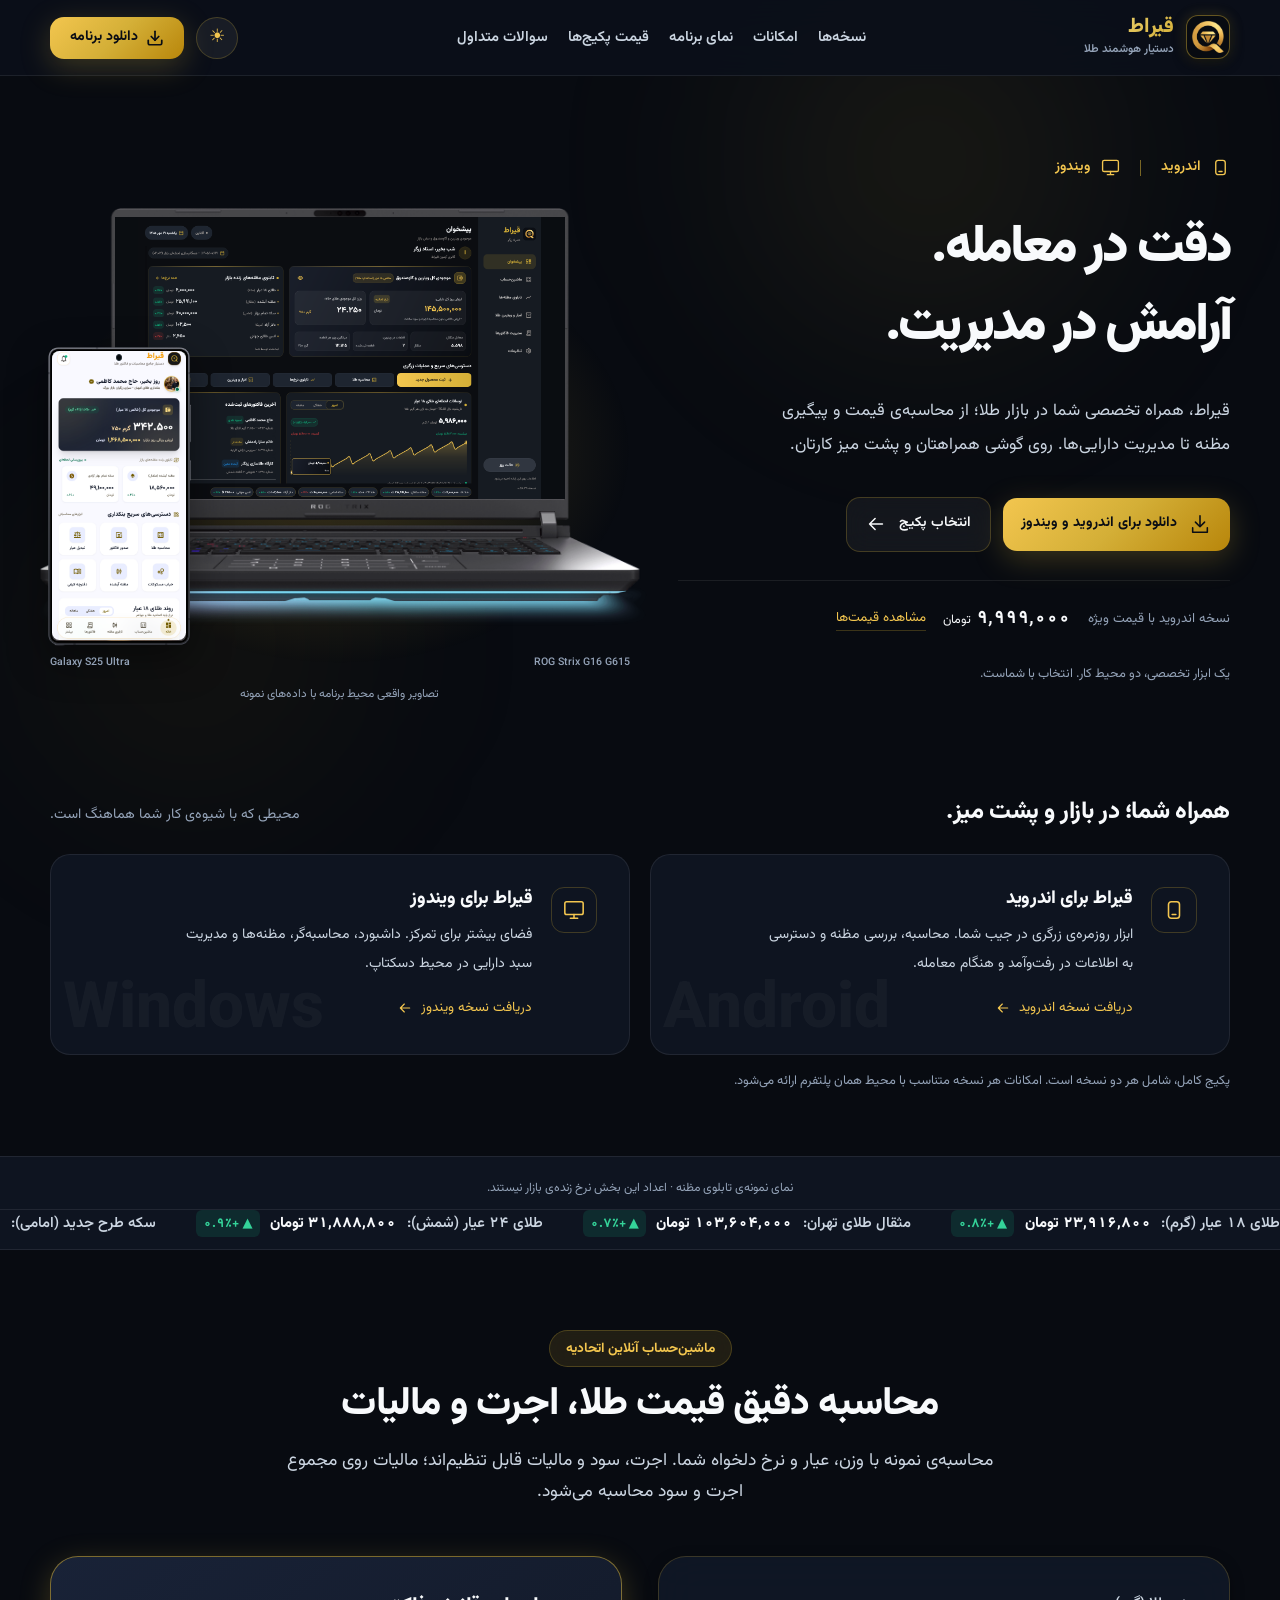
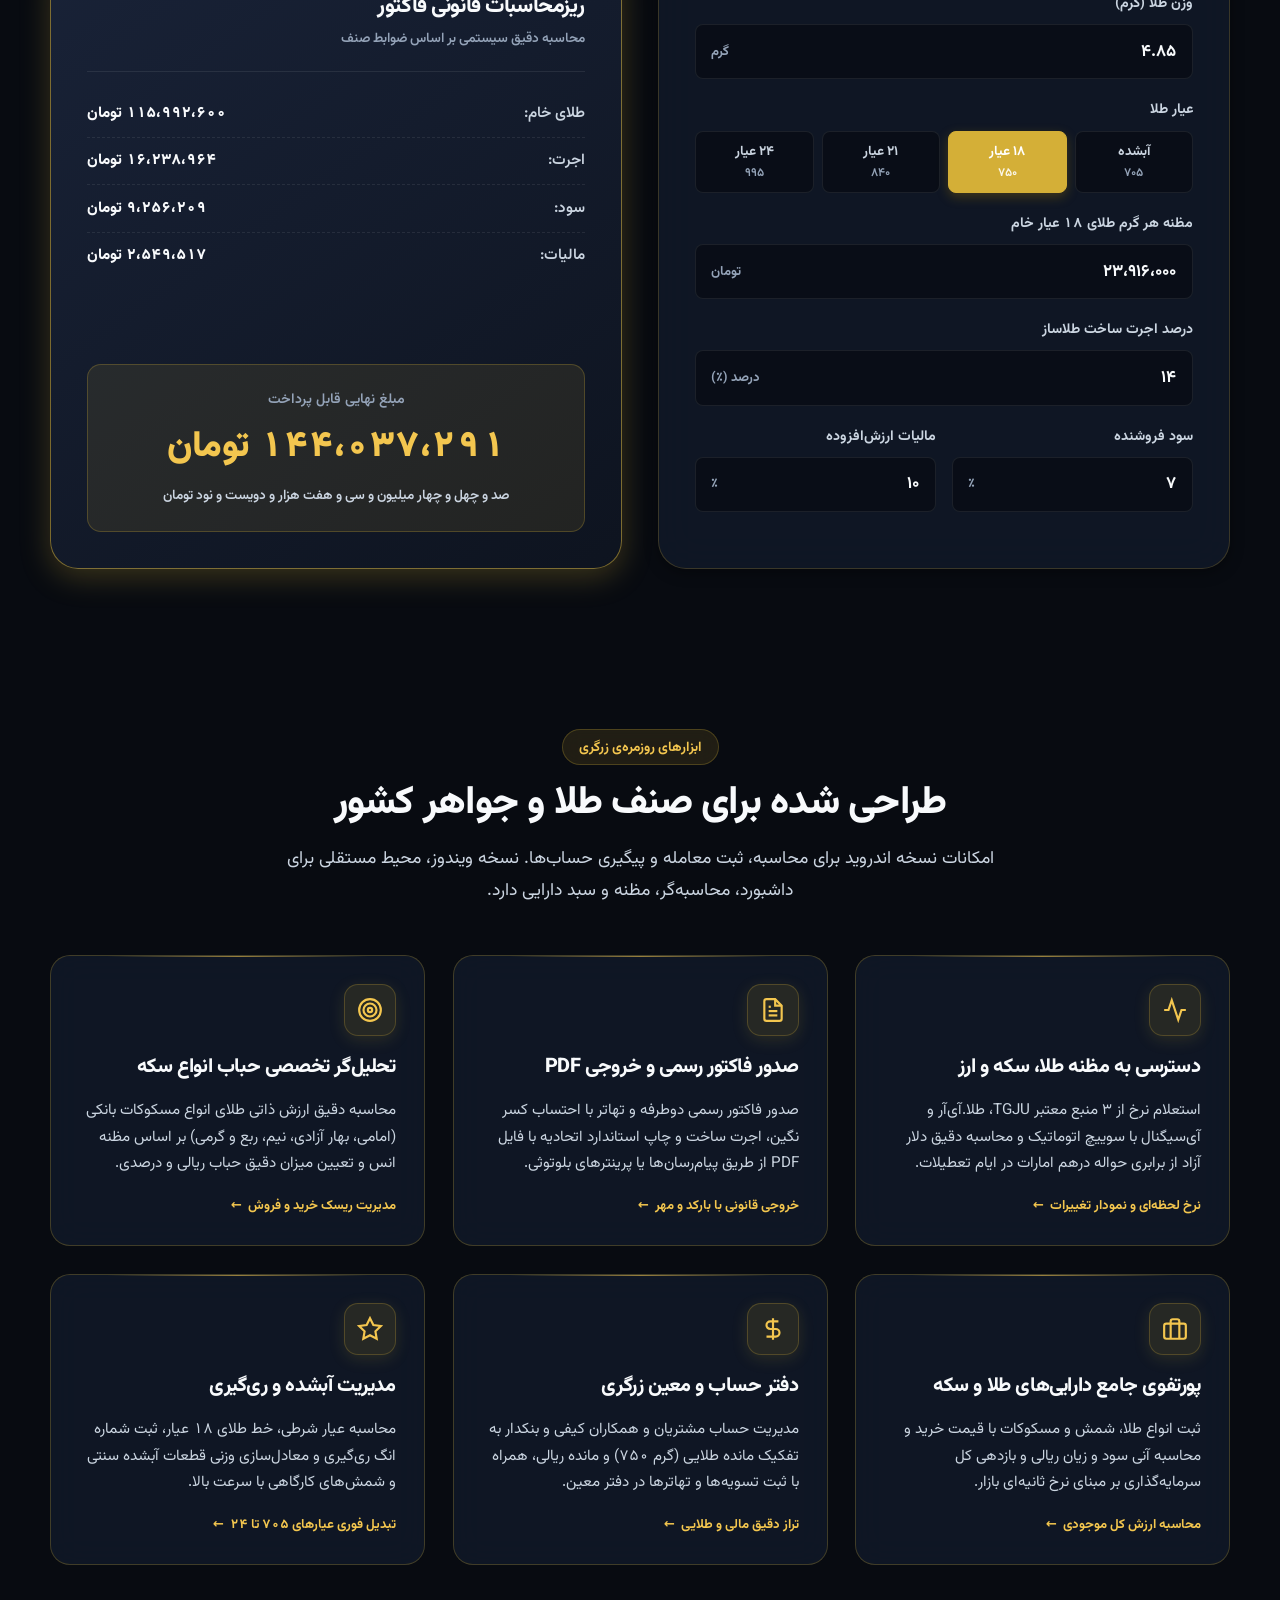
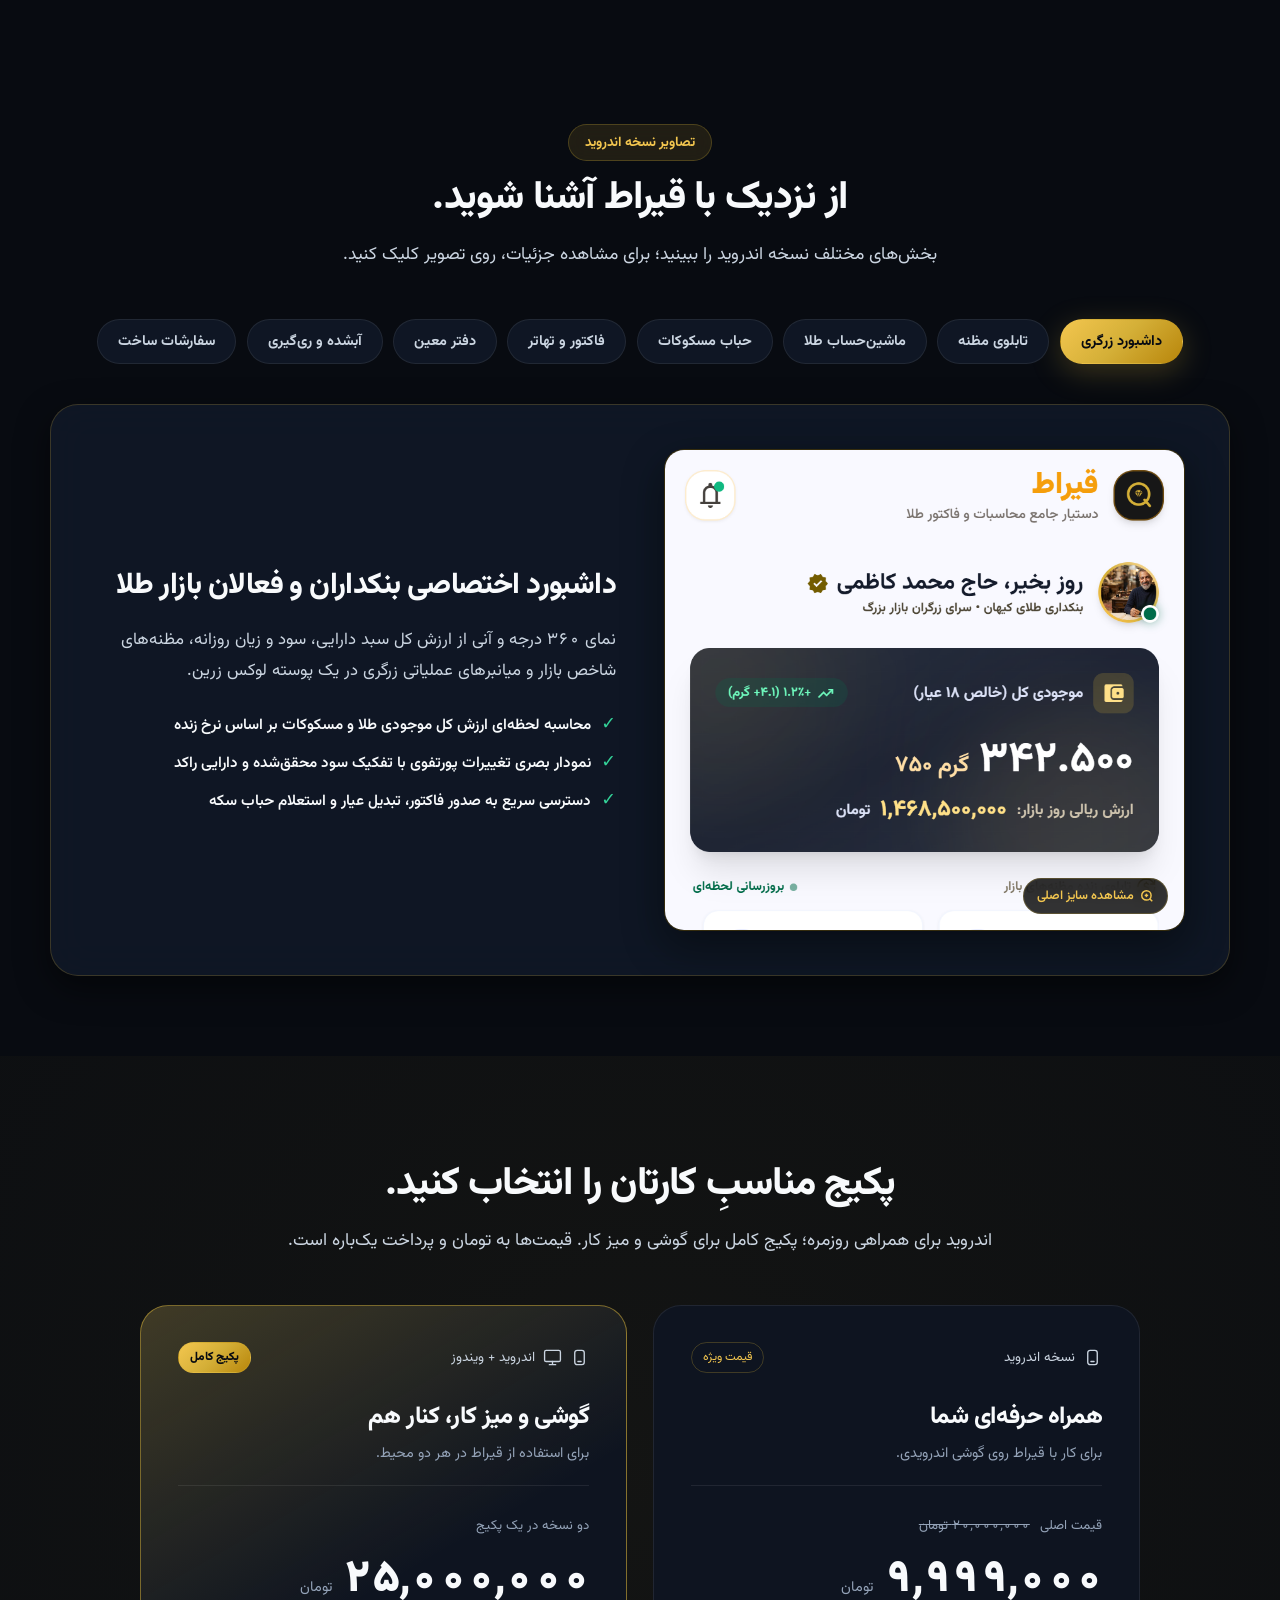
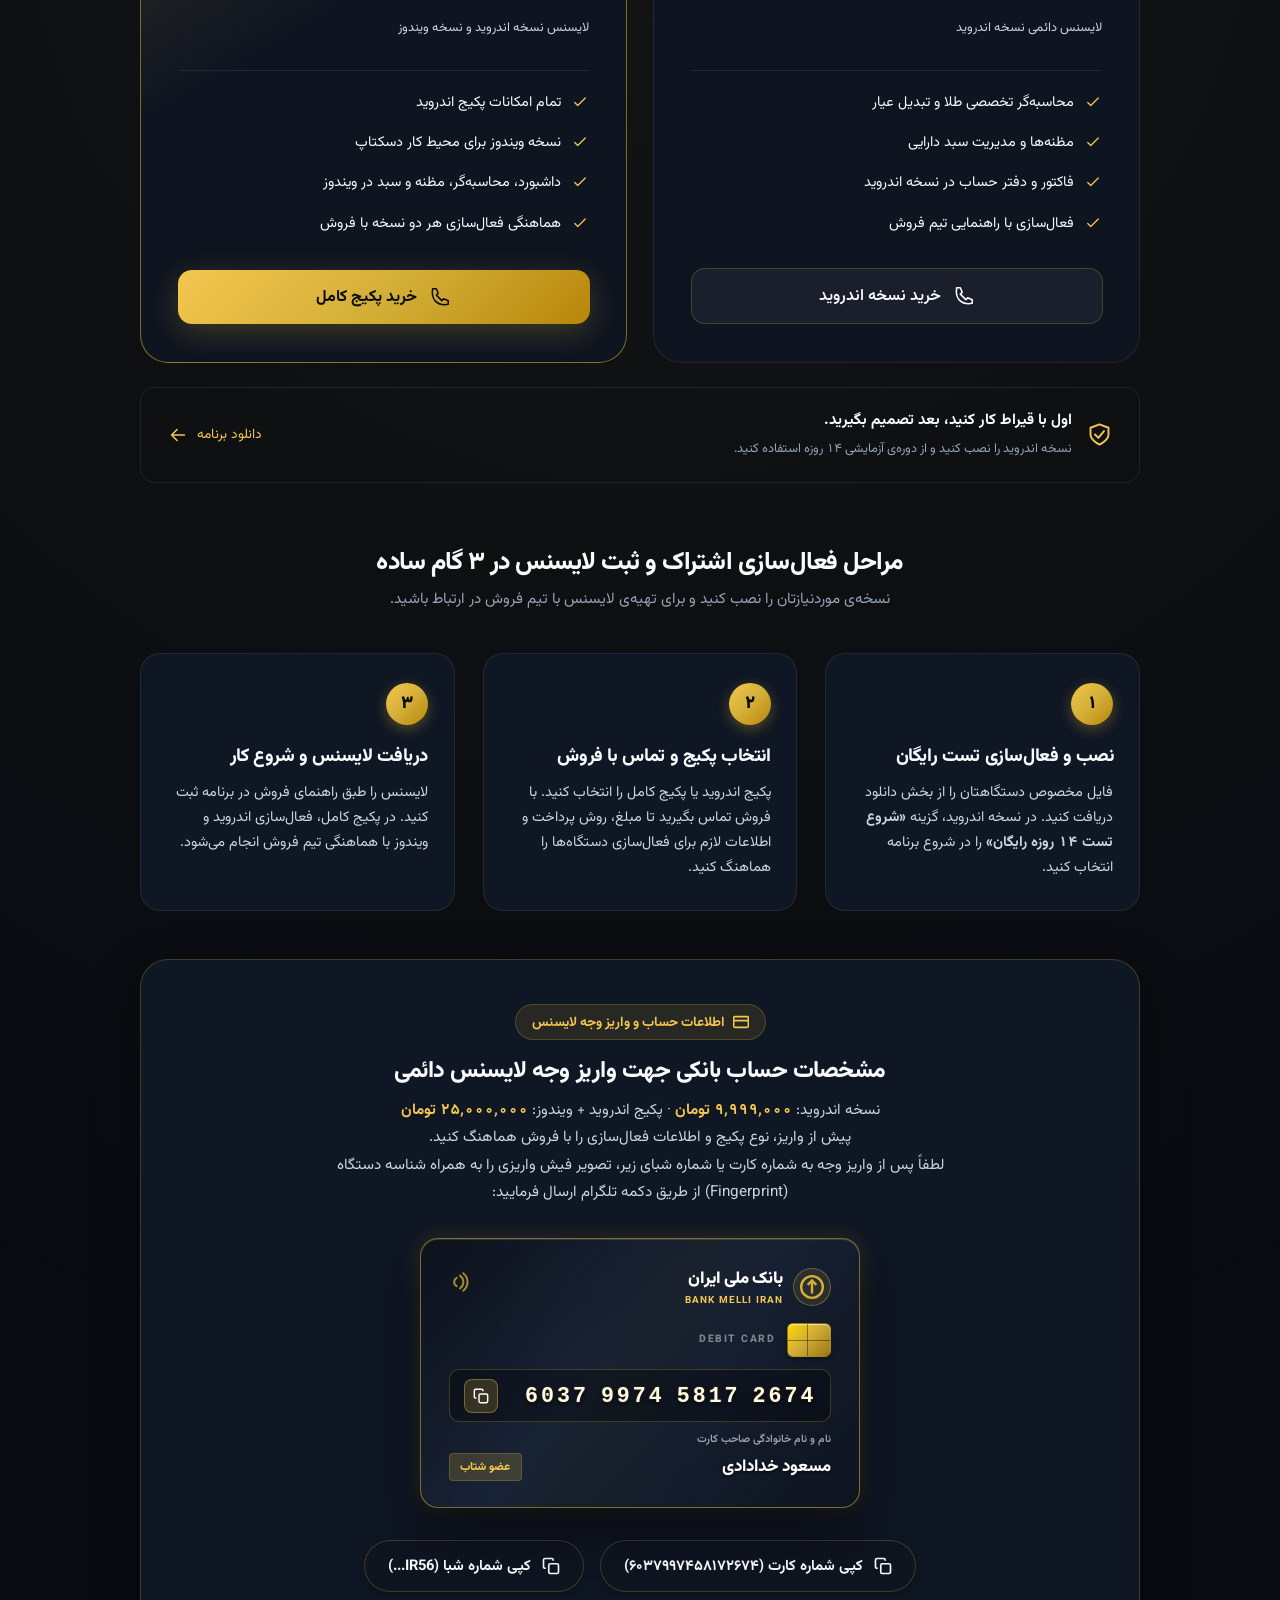
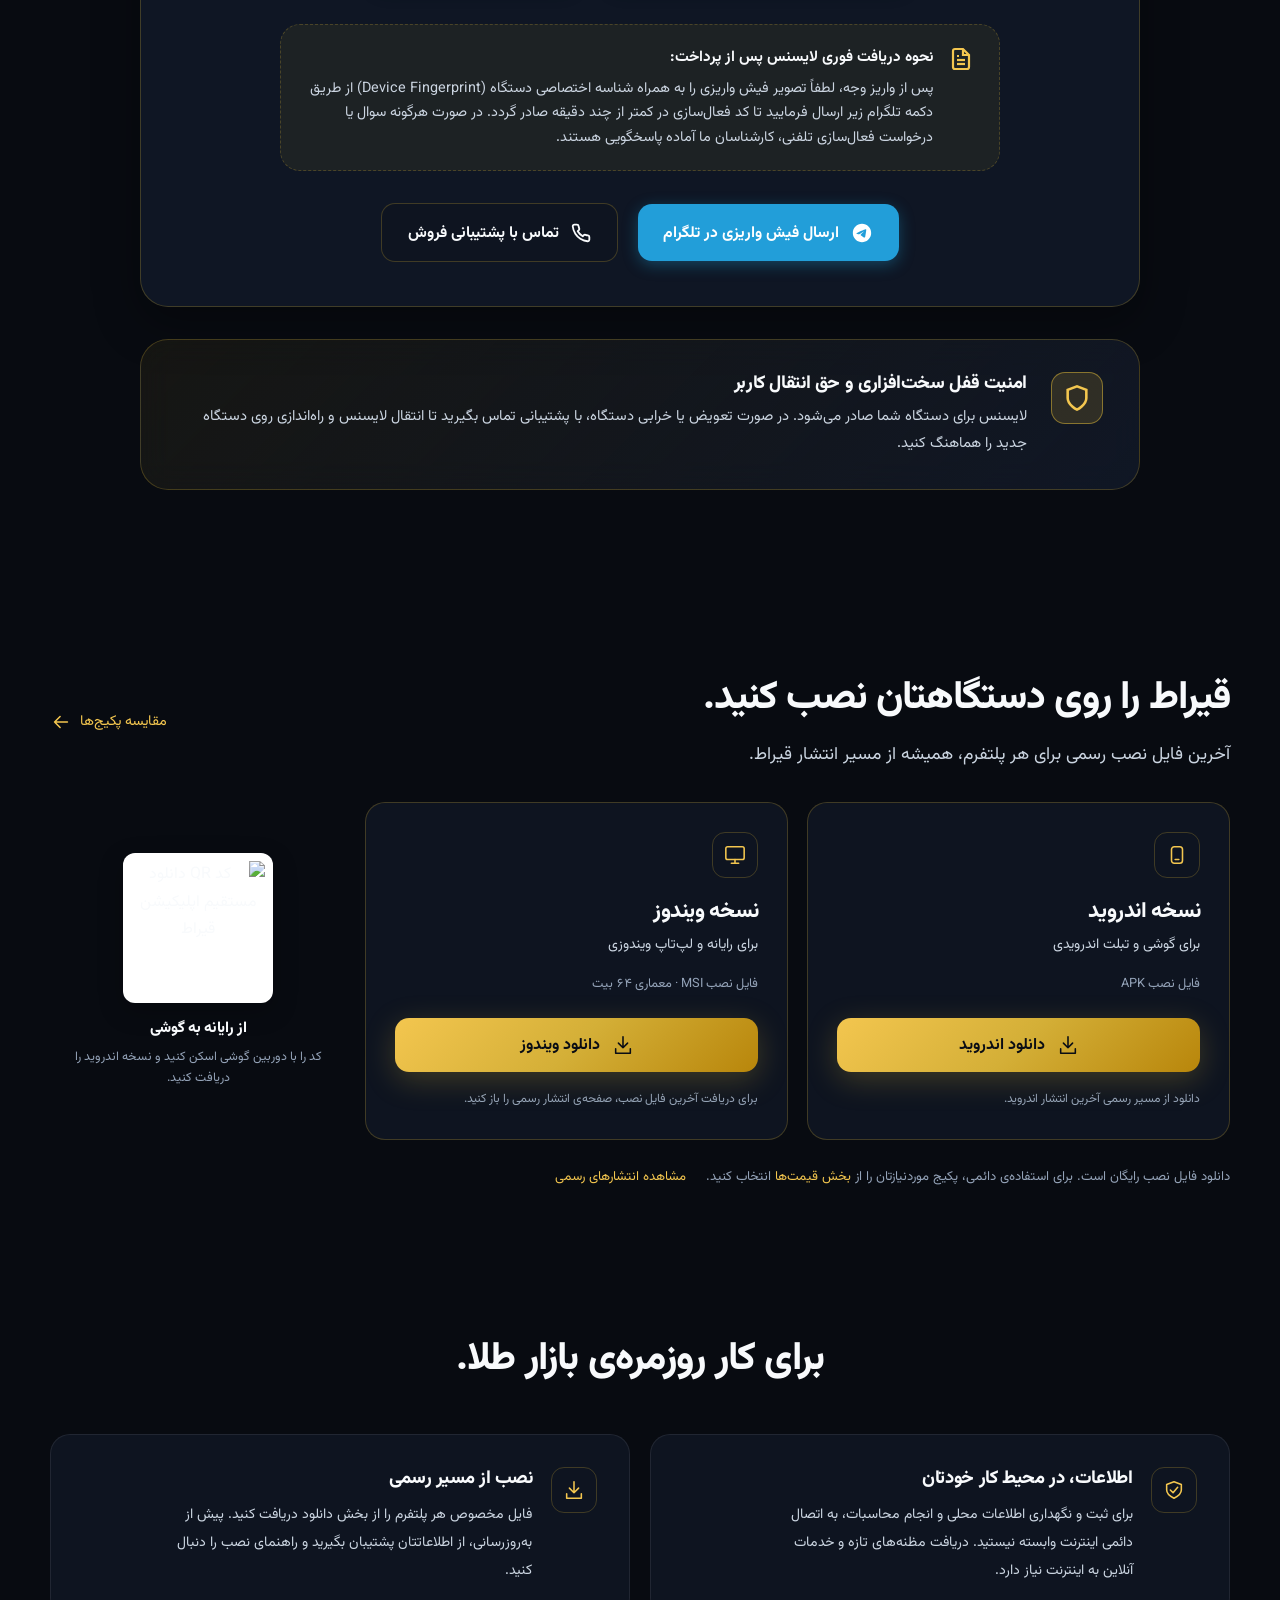
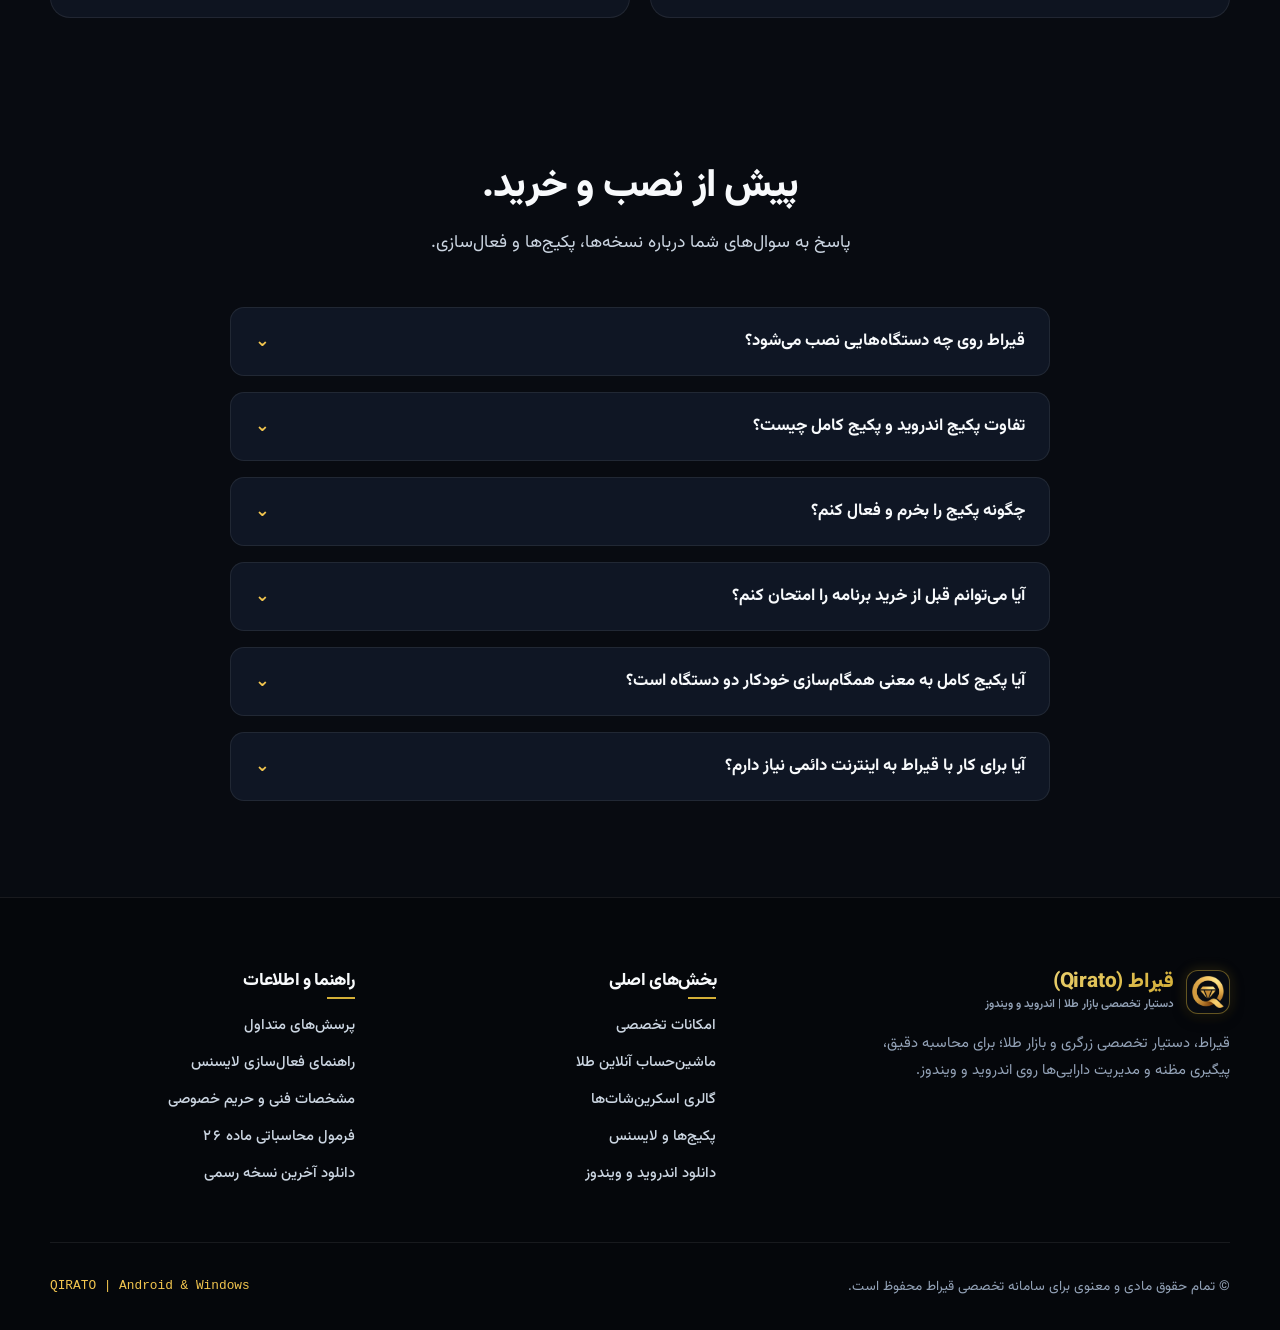
==== commit ad82e2d2: "feat(landing): use real desktop captures in ROG G615 and Galaxy S25 Ultra frames" ====
--- a/index.html
+++ b/index.html
@@ -44,9 +44,9 @@
   <link rel="dns-prefetch" href="https://cdn.jsdelivr.net">
 
   <!-- Stylesheets -->
-  <link rel="stylesheet" href="css/main.css?v=2026101301">
-  <link rel="stylesheet" href="css/animations.css?v=2026101301">
-  <link rel="stylesheet" href="css/components.css?v=2026101301">
+  <link rel="stylesheet" href="css/main.css?v=2026101302">
+  <link rel="stylesheet" href="css/animations.css?v=2026101302">
+  <link rel="stylesheet" href="css/components.css?v=2026101302">
 
   <!-- Structured Data: Schema.org (JSON-LD) -->
   <script type="application/ld+json">
@@ -155,7 +155,7 @@
   ]
 }
   </script>
-  <link rel="stylesheet" href="css/platforms.css?v=2026101301">
+  <link rel="stylesheet" href="css/platforms.css?v=2026101302">
 </head>
 <body>
 
@@ -213,20 +213,20 @@
    <div class="hero-offer"><span>نسخه اندروید با قیمت ویژه</span><strong>۹٬۹۹۹٬۰۰۰ <small>تومان</small></strong><a href="#pricing">مشاهده قیمت‌ها</a></div>
    <p class="hero-footnote">یک ابزار تخصصی، دو محیط کار. انتخاب با شماست.</p>
   </div>
-  <div class="device-stage" aria-label="معرفی محیط قیراط روی ویندوز و اندروید">
-   <div class="laptop-group"><div class="desktop-device">
-    <div class="desktop-chrome"><span>قیراط | محیط کار ویندوز</span><span aria-hidden="true">− &nbsp; □ &nbsp; ×</span></div>
-    <div class="desktop-preview">
-     <aside><img src="assets/icons/logo.png" alt="" width="36" height="36"><strong>قیراط</strong><span class="preview-active">داشبورد</span><span>محاسبه‌گر</span><span>مظنه‌ها</span><span>دارایی‌ها</span><span>تنظیمات</span></aside>
-     <div class="desktop-workspace"><div class="preview-heading"><div><small>محیط کار شما</small><h3>نگاهی روشن به بازار طلا</h3></div><svg class="ui-icon" viewBox="0 0 24 24" fill="none" stroke="currentColor" stroke-width="1.7" stroke-linecap="round" stroke-linejoin="round" aria-hidden="true"><rect x="2" y="3" width="20" height="14" rx="2"/><path d="M8 21h8m-4-4v4"/></svg></div>
-      <div class="preview-stats"><div><span>سبد دارایی</span><strong>طلا و مسکوکات</strong></div><div><span>محاسبات تخصصی</span><strong>وزن، عیار، قیمت</strong></div></div>
-      <div class="preview-chart"><span>دید بهتر، تصمیم دقیق‌تر</span><svg viewBox="0 0 300 88" fill="none" aria-hidden="true"><path d="M0 70H300M0 40H300M0 10H300" stroke="currentColor" opacity=".12"/><path d="m0 68 25-9 25 6 25-23 25 8 25-20 25 6 25-17 25 4 25-10 25 5 25-12 25-3" stroke="currentColor" stroke-width="3"/></svg><small>نمای شماتیک محیط برنامه</small></div>
-      <div class="preview-tools"><span>تبدیل عیار</span><span>محاسبه قیمت</span><span>مدیریت سبد</span></div>
-     </div>
-    </div>
-   </div><div class="desktop-base"></div></div>
-   <button class="hero-phone" id="hero-screen-holder" aria-label="بزرگنمایی تصویر واقعی نسخه اندروید"><span class="phone-speaker" aria-hidden="true"></span><img src="assets/screens/screen_dashboard.png" alt="داشبورد نسخه اندروید قیراط" width="824" height="1830"></button>
-   <div class="device-caption"><svg class="ui-icon" viewBox="0 0 24 24" fill="none" stroke="currentColor" stroke-width="1.7" stroke-linecap="round" stroke-linejoin="round" aria-hidden="true"><path d="m5 12 4 4L19 6"/></svg> قابل نصب روی اندروید و ویندوز</div>
+  <div class="device-stage hardware-stage" aria-label="تصاویر واقعی قیراط در قاب ROG Strix G16 G615 و Galaxy S25 Ultra">
+   <div class="rog-laptop">
+    <img class="rog-hardware" src="assets/devices/rog-strix-g16-g615.png" width="732" height="732" alt="قاب لپ‌تاپ ASUS ROG Strix G16 G615">
+    <button class="rog-screen" id="hero-desktop-holder" aria-label="بزرگنمایی تصویر واقعی نسخه ویندوز">
+     <img class="desktop-app-image" src="assets/screens/screen_windows_dashboard_dark.png" data-theme-dark="assets/screens/screen_windows_dashboard_dark.png" data-theme-light="assets/screens/screen_windows_dashboard_light.png" alt="تصویر واقعی داشبورد قیراط در ویندوز با داده‌های نمونه" width="1400" height="980">
+    </button>
+   </div>
+   <button class="s25-phone" id="hero-screen-holder" aria-label="بزرگنمایی تصویر واقعی نسخه اندروید">
+    <img class="s25-hardware" src="assets/devices/galaxy-s25-ultra.png" alt="" width="1920" height="1280">
+    <img class="phone-app-image" src="assets/screens/screen_dashboard.png" alt="داشبورد واقعی قیراط برای اندروید در قاب Galaxy S25 Ultra" width="824" height="1830">
+    <span class="s25-camera" aria-hidden="true"></span>
+   </button>
+   <div class="device-models" aria-label="مدل قاب دستگاه‌ها"><span>ROG Strix G16 G615</span><span>Galaxy S25 Ultra</span></div>
+   <p class="device-caption">تصاویر واقعی محیط برنامه با داده‌های نمونه</p>
   </div>
  </div>
 </section>
@@ -854,9 +854,9 @@
   </div>
 
   <!-- Scripts -->
-  <script src="js/ticker.js?v=2026101301"></script>
-  <script src="js/calculator.js?v=2026101301"></script>
-  <script src="js/downloads.js?v=2026101301"></script>
-  <script src="js/main.js?v=2026101301"></script>
+  <script src="js/ticker.js?v=2026101302"></script>
+  <script src="js/calculator.js?v=2026101302"></script>
+  <script src="js/downloads.js?v=2026101302"></script>
+  <script src="js/main.js?v=2026101302"></script>
 </body>
 </html>
--- a/css/platforms.css
+++ b/css/platforms.css
@@ -18,38 +18,20 @@
 .hero-offer small { font-weight: 400; font-size: .78rem; }
 .hero-offer a { color: var(--text-gold); border-bottom: 1px solid var(--border-gold); }
 .hero-footnote { font-size: .8rem; color: var(--text-muted); }
-.device-stage { position: relative; min-width: 0; height: 460px; direction: rtl; isolation: isolate; }
+.device-stage { position: relative; min-width: 0; height: 510px; direction: rtl; isolation: isolate; }
 .device-stage::before { content: ''; position: absolute; inset: 12% -3% 0; border-radius: 50%; background: radial-gradient(ellipse, var(--border-gold) 0, transparent 67%); z-index: -1; }
-.laptop-group { position: absolute; top: 38px; left: 0; width: 100%; }
-.desktop-device { position: relative; top: 0; left: 0; width: 100%; border: 5px solid var(--bg-card-hover); border-radius: 13px 13px 6px 6px; background: var(--bg-deep); box-shadow: var(--shadow-lg); overflow: hidden; }
-.desktop-chrome { display: flex; justify-content: space-between; align-items: center; padding: 7px 12px; font-size: 9px; background: var(--bg-surface); color: var(--text-muted); border-bottom: 1px solid var(--border-subtle); }
-.desktop-preview { display: grid; grid-template-columns: 86px 1fr; min-height: 273px; }
-.desktop-preview aside { display: flex; align-items: center; flex-direction: column; gap: 14px; padding: 17px 5px; background: var(--bg-surface); border-left: 1px solid var(--border-subtle); font-size: 9px; color: var(--text-muted); }
-.desktop-preview aside strong { color: var(--text-gold); font-size: 14px; margin-top: -8px; }
-.desktop-preview aside span { width: 100%; padding: 4px; text-align: center; }
-.desktop-preview .preview-active { border-radius: 5px; background: var(--border-gold); color: var(--text-gold); }
-.desktop-workspace { padding: 20px 17px; min-width: 0; font-size: 10px; line-height: 1.5; }
-.preview-heading { display: flex; justify-content: space-between; align-items: center; }
-.preview-heading small { font-size: 9px; color: var(--text-muted); }
-.preview-heading h3 { font-size: 13px; margin-top: 4px; }
-.preview-heading > .ui-icon { color: var(--text-gold); width: 20px; }
-.preview-stats { display: grid; grid-template-columns: 1fr 1fr; gap: 8px; margin-top: 15px; }
-.preview-stats div { display: flex; flex-direction: column; gap: 6px; padding: 11px; background: var(--bg-surface); border: 1px solid var(--border-gold); border-radius: 7px; }
-.preview-stats span { font-size: 9px; color: var(--text-muted); }
-.preview-stats strong { font-size: 11px; color: var(--text-gold); }
-.preview-chart { margin-top: 13px; color: var(--text-gold); }
-.preview-chart > span { font-size: 10px; color: var(--text-secondary); }
-.preview-chart svg { display: block; width: 100%; height: 75px; margin-top: 5px; }
-.preview-chart small { font-size: 8px; color: var(--text-muted); }
-.preview-tools { display: flex; gap: 7px; margin-top: 10px; font-size: 8px; color: var(--text-secondary); }
-.preview-tools span { background: var(--bg-surface); border: 1px solid var(--border-subtle); border-radius: 4px; padding: 6px; }
-.desktop-base { position: relative; width: 108%; left: -4%; height: 12px; background: linear-gradient(var(--text-muted), var(--bg-card-hover)); border-radius: 1px 1px 35px 35px; box-shadow: var(--shadow-lg); }
-.hero-phone { position: absolute; top: 135px; left: 19px; width: 151px; padding: 5px; border: 3px solid var(--text-muted); border-radius: 24px; background: var(--bg-deep); box-shadow: var(--shadow-lg); overflow: hidden; transition: transform 180ms ease; }
-.hero-phone:hover { transform: translateY(-4px); }
-.hero-phone img { width: 100%; border-radius: 16px; }
-.phone-speaker { position: absolute; top: 7px; left: 40%; width: 20%; height: 4px; background: var(--bg-deep); border-radius: 20px; }
-.device-caption { position: absolute; right: 6px; bottom: 6px; display: flex; gap: 8px; align-items: center; font-size: .79rem; color: var(--text-secondary); }
-.device-caption .ui-icon { color: var(--text-gold); width: 16px; }
+.rog-laptop { position: absolute; top: -100px; left: -7.5%; width: 115%; }
+.rog-hardware { display: block; width: 100%; height: auto; pointer-events: none; }
+.rog-screen { position: absolute; top: 22.68%; left: 16.25%; width: 67.45%; height: 42.35%; overflow: hidden; background: #0a0d11; }
+.rog-screen img { width: 100%; height: 100%; object-fit: contain; }
+.rog-screen:hover { outline: 1px solid var(--text-gold); }
+.s25-phone { position: absolute; top: 178px; left: -1%; width: 150px; aspect-ratio: 540 / 1100; padding: 0; overflow: visible; filter: drop-shadow(0 14px 20px rgba(0,0,0,.45)); transition: transform 180ms ease; }
+.s25-phone:hover { transform: translateY(-4px); }
+.s25-phone .s25-hardware { position: absolute; width: 355.5556%; max-width: none; height: auto; left: -127.7778%; top: -8.3636%; pointer-events: none; }
+.s25-phone .phone-app-image { position: absolute; left: 5%; top: 2.55%; width: 89.26%; height: 94.55%; object-fit: cover; border-radius: 5.5% / 2.6%; }
+.s25-camera { position: absolute; z-index: 2; top: 3.55%; left: 47.6%; width: 4.25%; aspect-ratio: 1; border-radius: 50%; background: #05090c; border: 1px solid #273139; pointer-events: none; }
+.device-models { position: absolute; bottom: 4px; left: 0; right: 0; display: flex; flex-direction: row-reverse; justify-content: space-between; gap: 1rem; direction: ltr; font-size: .66rem; font-weight: 500; color: var(--text-muted); }
+.device-caption { position: absolute; bottom: -28px; left: 0; right: 0; text-align: center; font-size: .74rem; color: var(--text-muted); }
 .platform-section { padding: 2rem 0 4rem; }
 .platform-intro { display: flex; align-items: baseline; justify-content: space-between; gap: 1.5rem; margin-bottom: 1.6rem; }
 .platform-intro h2 { font-size: 1.5rem; }
@@ -113,8 +95,6 @@
 .header .brand-tagline { white-space: nowrap; }
 @media (max-width: 1100px) {
  .dual-hero .hero-grid { gap: 2rem; }
- .desktop-preview { grid-template-columns: 68px 1fr; }
- .desktop-workspace { padding: 14px 12px; }
 
  .package-card { padding: 1.8rem; }
  .nav-links { gap: .9rem; }
@@ -127,7 +107,9 @@
  .dual-hero .hero-content { text-align: center; align-items: center; }
  .dual-hero .hero-title { font-size: 3.1rem; }
  .dual-hero .hero-description { max-width: 580px; }
- .device-stage { width: min(530px, 100%); margin: auto; height: 465px; }
+ .device-stage { width: min(530px, 100%); margin: auto; height: 485px; }
+ .rog-laptop { top: -95px; }
+ .s25-phone { top: 153px; width: 145px; }
 
  .platform-intro { flex-direction: column; gap: .5rem; }
  .platform-card { padding: 1.5rem; gap: .8rem; }
@@ -144,27 +126,11 @@
  .dual-hero .hero-cta-group { width: 100%; justify-content: center; }
  .dual-hero .hero-cta-group a { flex: 1 1 auto; justify-content: center; }
  .hero-offer { justify-content: center; }
- .device-stage { height: 360px; }
- .laptop-group { top: 27px; }
- .desktop-chrome { font-size: 7px; }
- .desktop-preview { grid-template-columns: 52px 1fr; min-height: 225px; }
- .desktop-preview aside { gap: 8px; padding: 12px 3px; font-size: 7px; }
- .desktop-preview aside img { width: 24px; height: 24px; }
- .desktop-preview aside strong { font-size: 10px; margin-top: -3px; }
- .desktop-workspace { padding: 12px 9px; font-size: 7px; }
- .preview-heading h3 { font-size: 10px; }
- .preview-stats { gap: 5px; margin-top: 11px; }
- .preview-stats div { padding: 8px 5px; }
- .preview-stats strong { font-size: 8px; }
- .preview-stats span { font-size: 7px; }
- .preview-chart svg { height: 50px; }
- .preview-chart > span { font-size: 8px; }
- .preview-tools { gap: 4px; font-size: 6px; }
- .preview-tools span { padding: 4px; }
- .desktop-base { height: 8px; }
- .hero-phone { width: 113px; top: 100px; left: 6px; padding: 3px; border-width: 2px; border-radius: 19px; }
- .hero-phone img { border-radius: 12px; }
- .device-caption { font-size: .7rem; right: 0; bottom: 0; }
+ .device-stage { height: 340px; }
+ .rog-laptop { top: -60px; }
+ .s25-phone { top: 105px; width: 105px; }
+ .device-models { font-size: .58rem; }
+ .device-caption { font-size: .65rem; }
  .platform-section { padding: 2rem 0; }
  .platform-intro h2 { font-size: 1.3rem; }
  .platform-grid, .package-grid, .installer-grid { grid-template-columns: 1fr; }
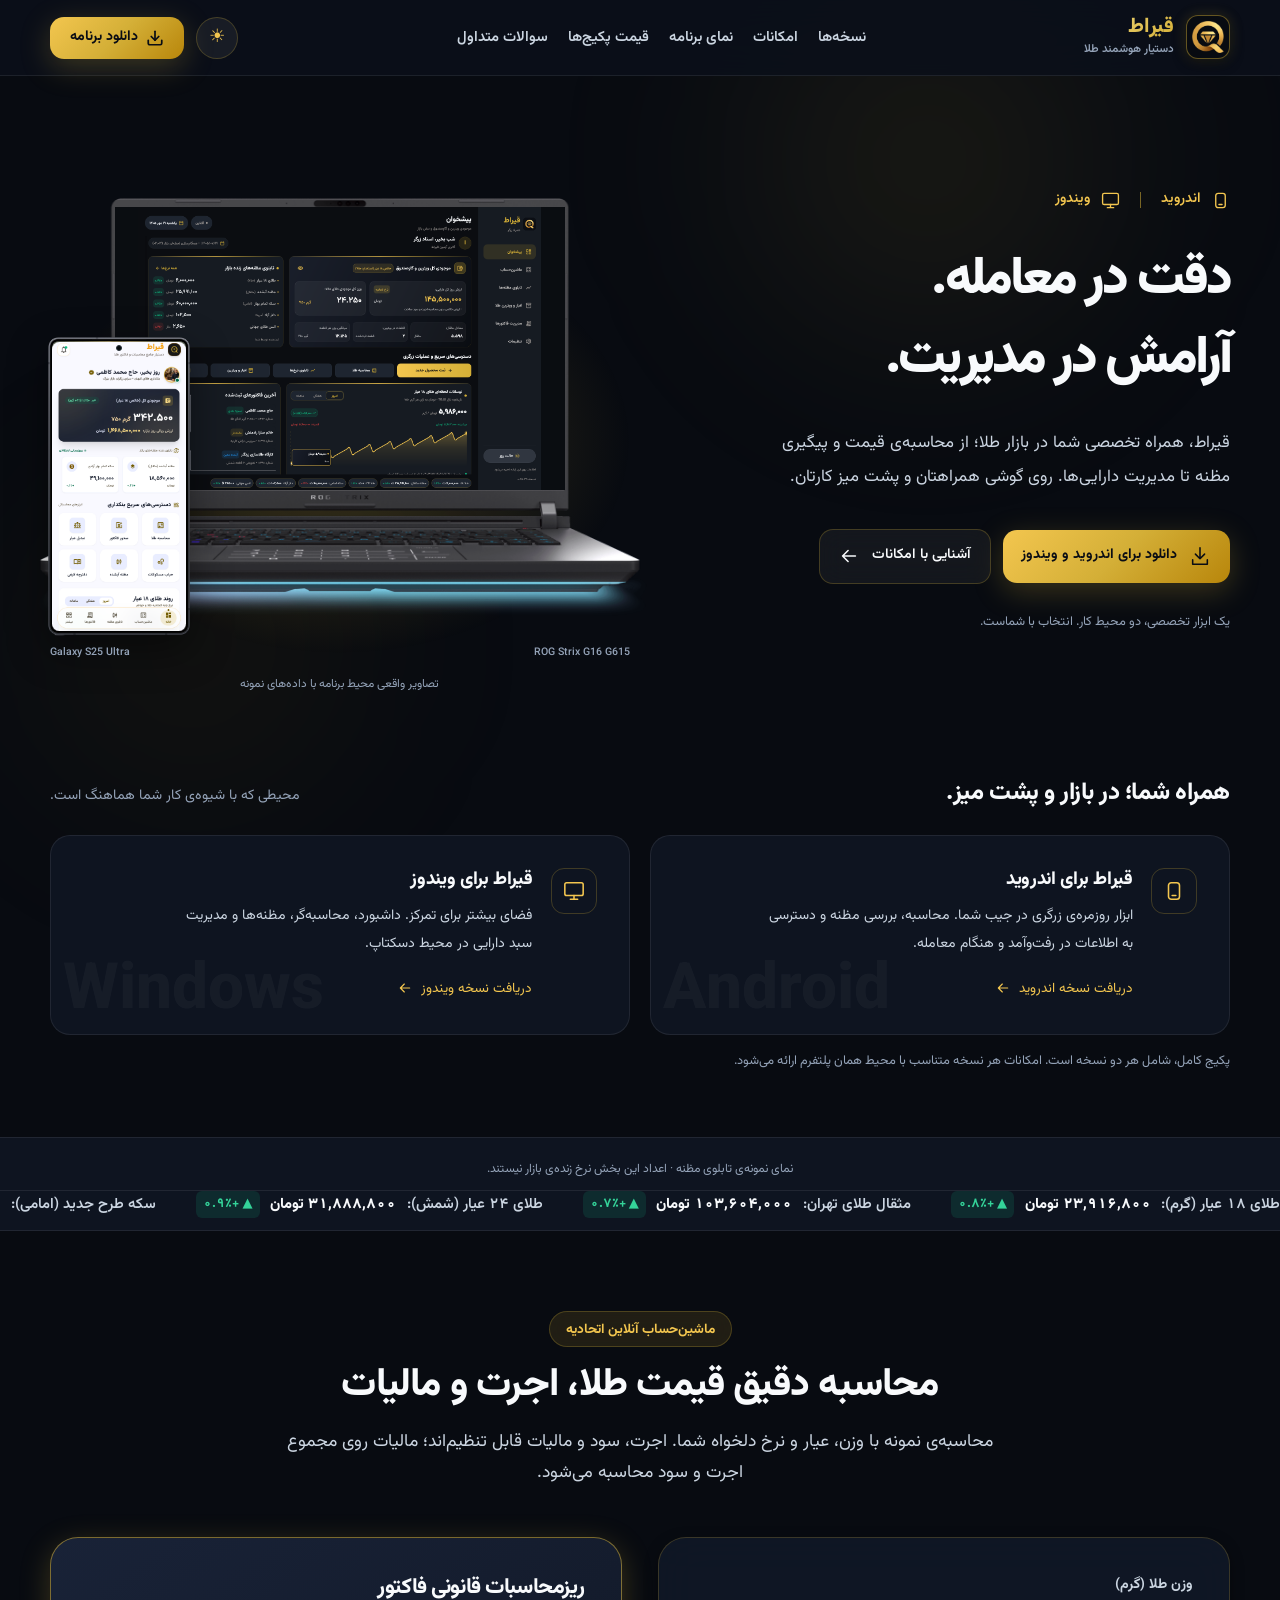
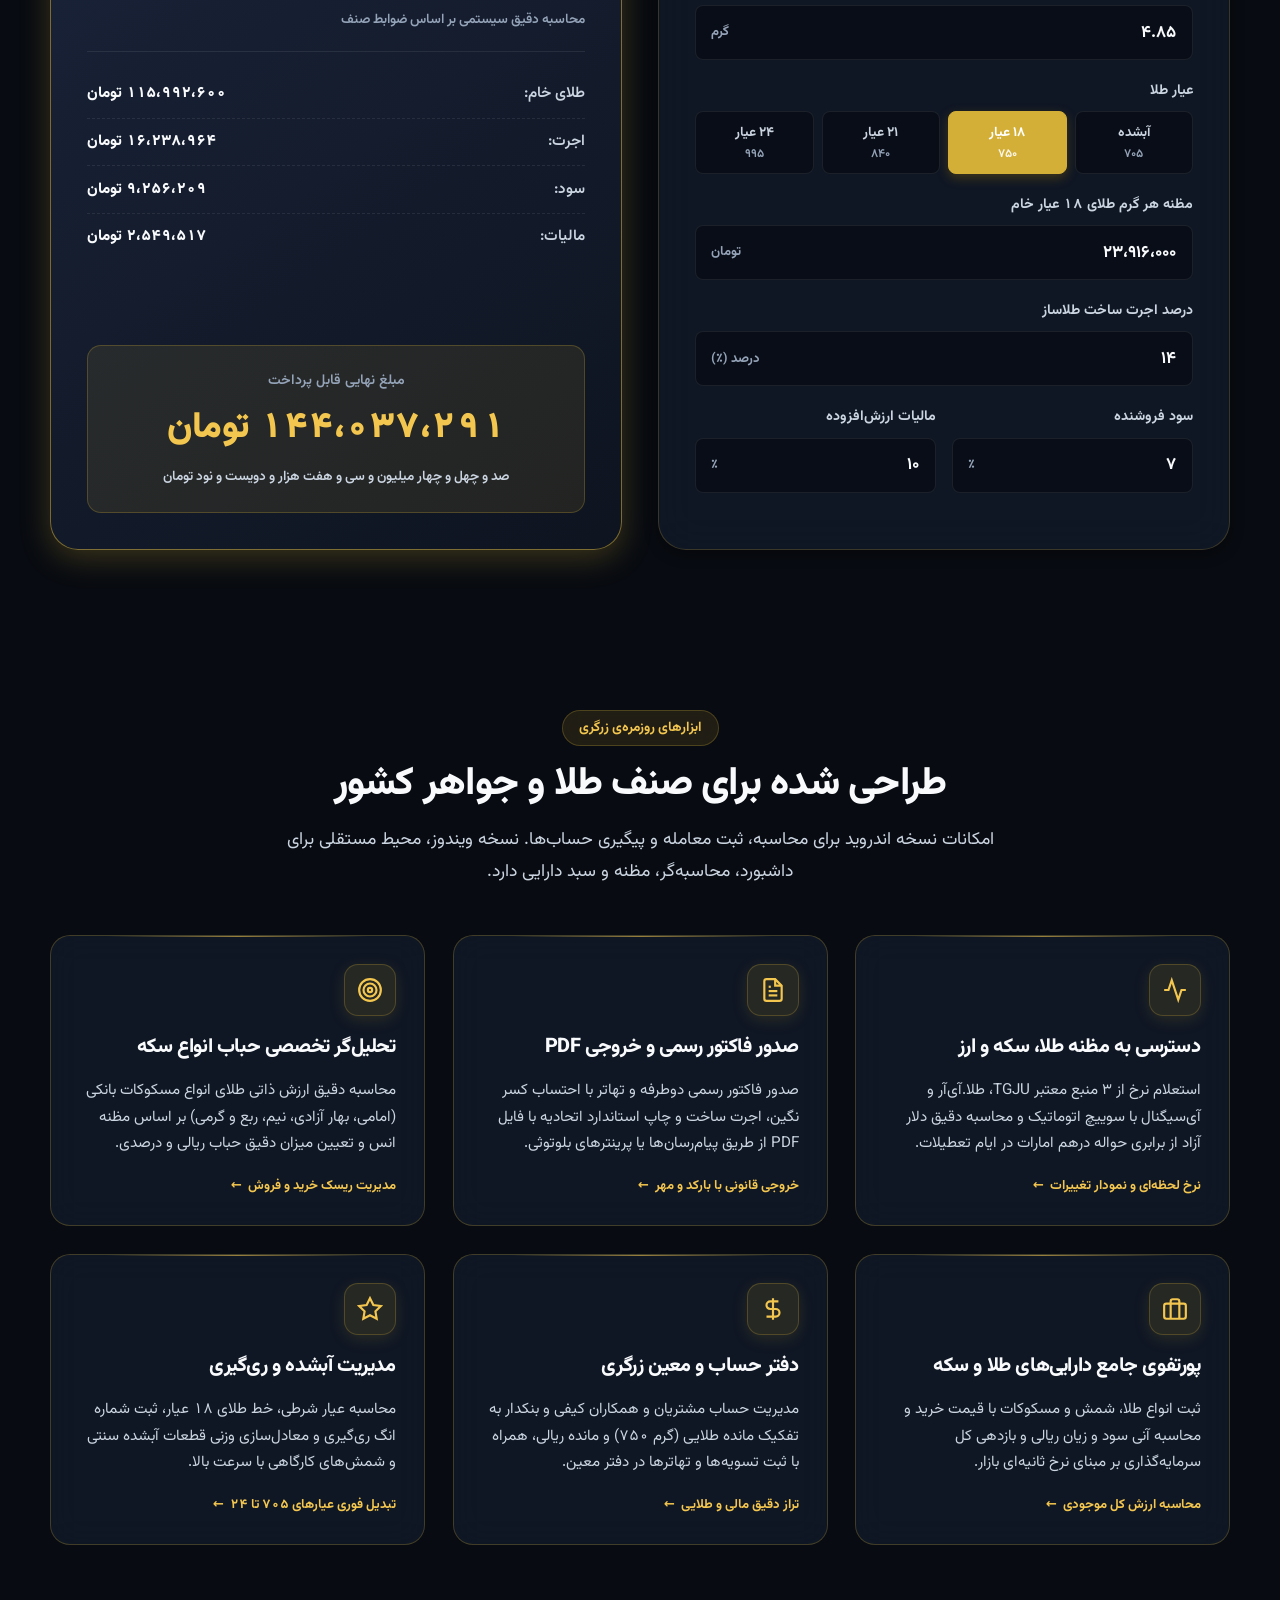
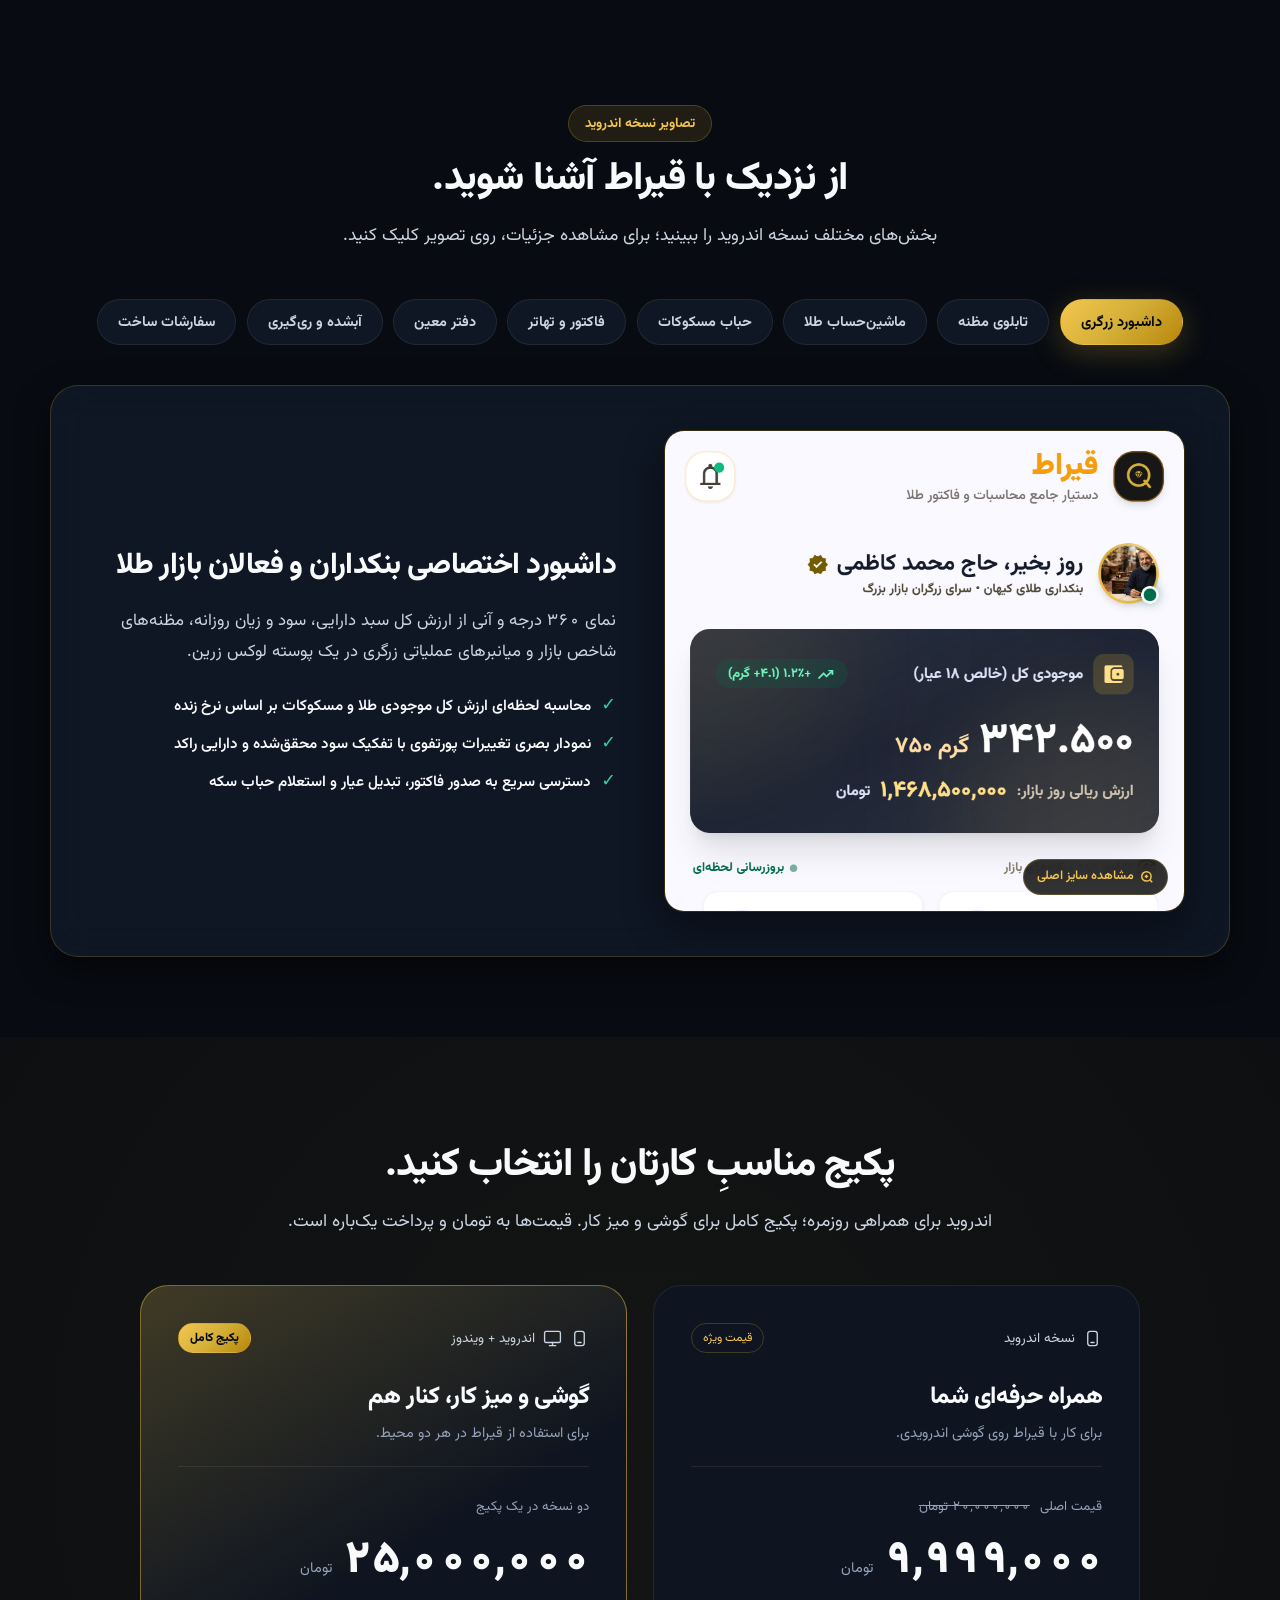
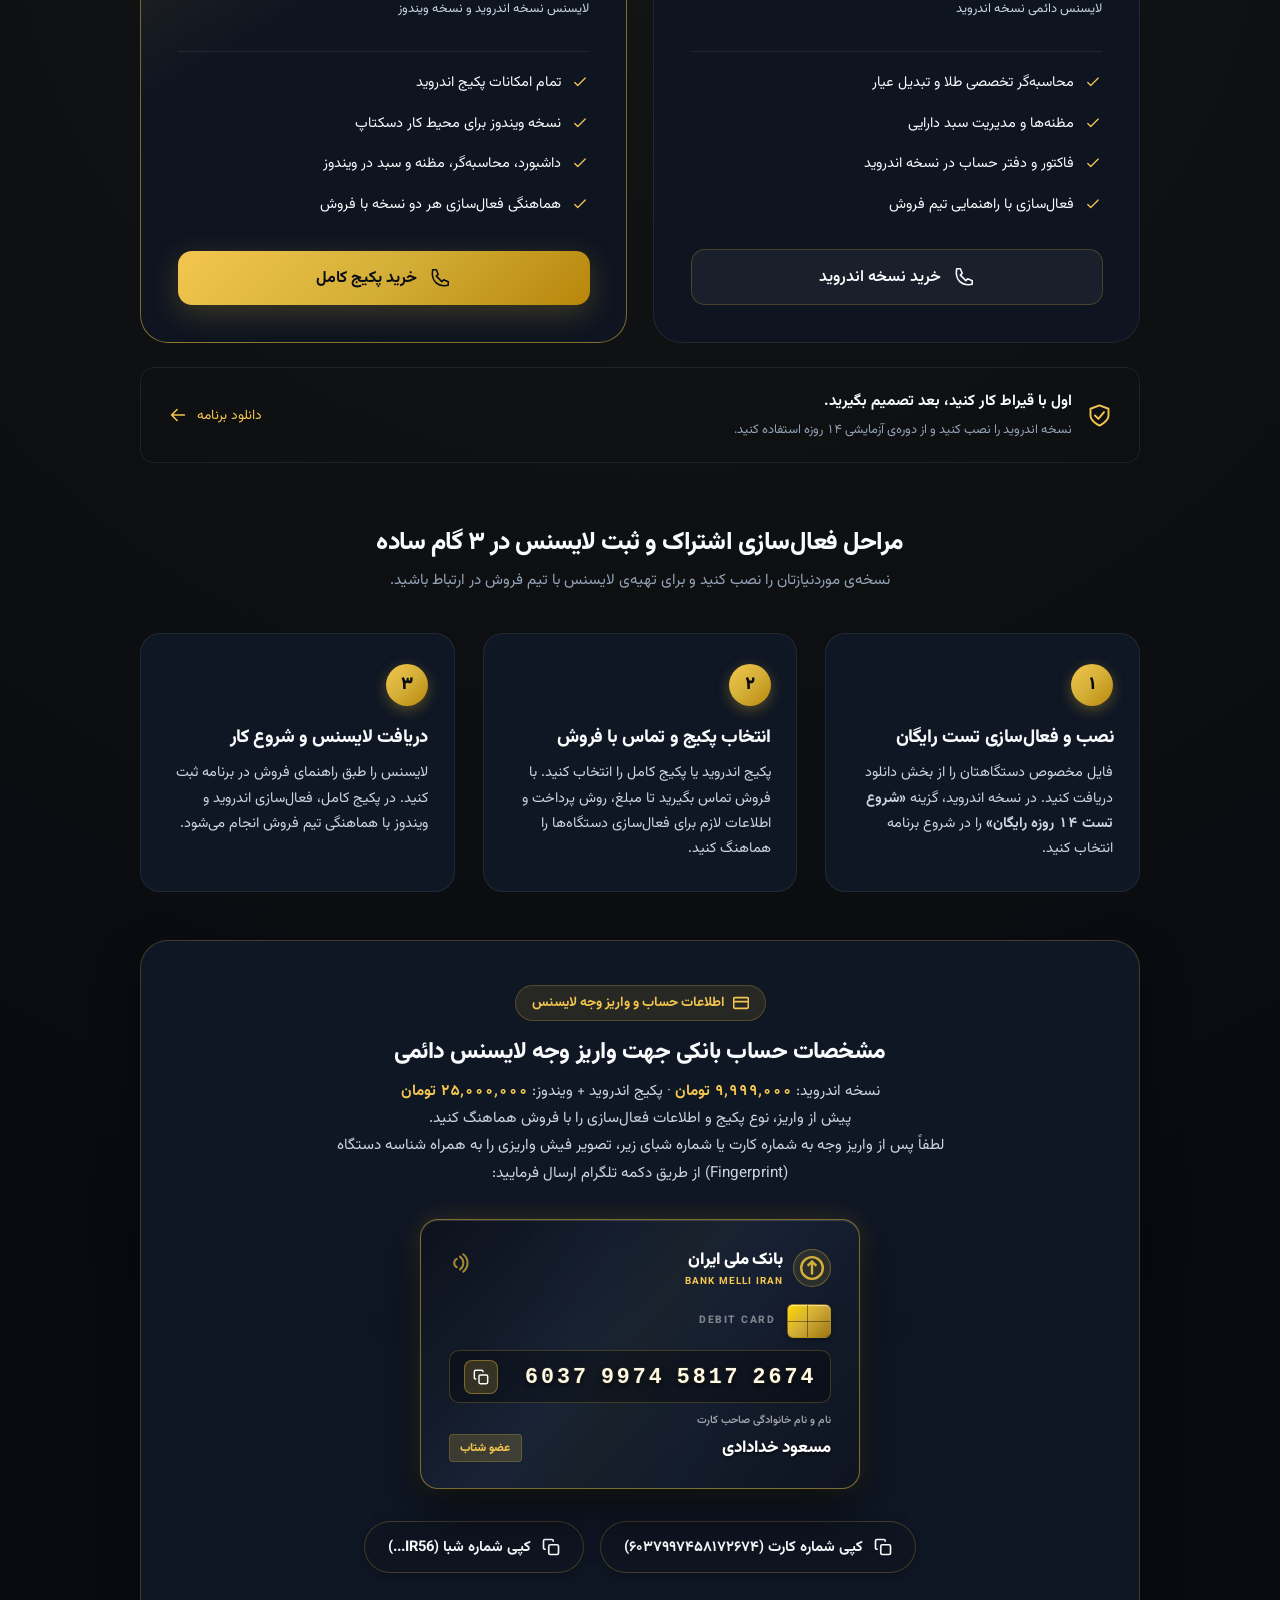
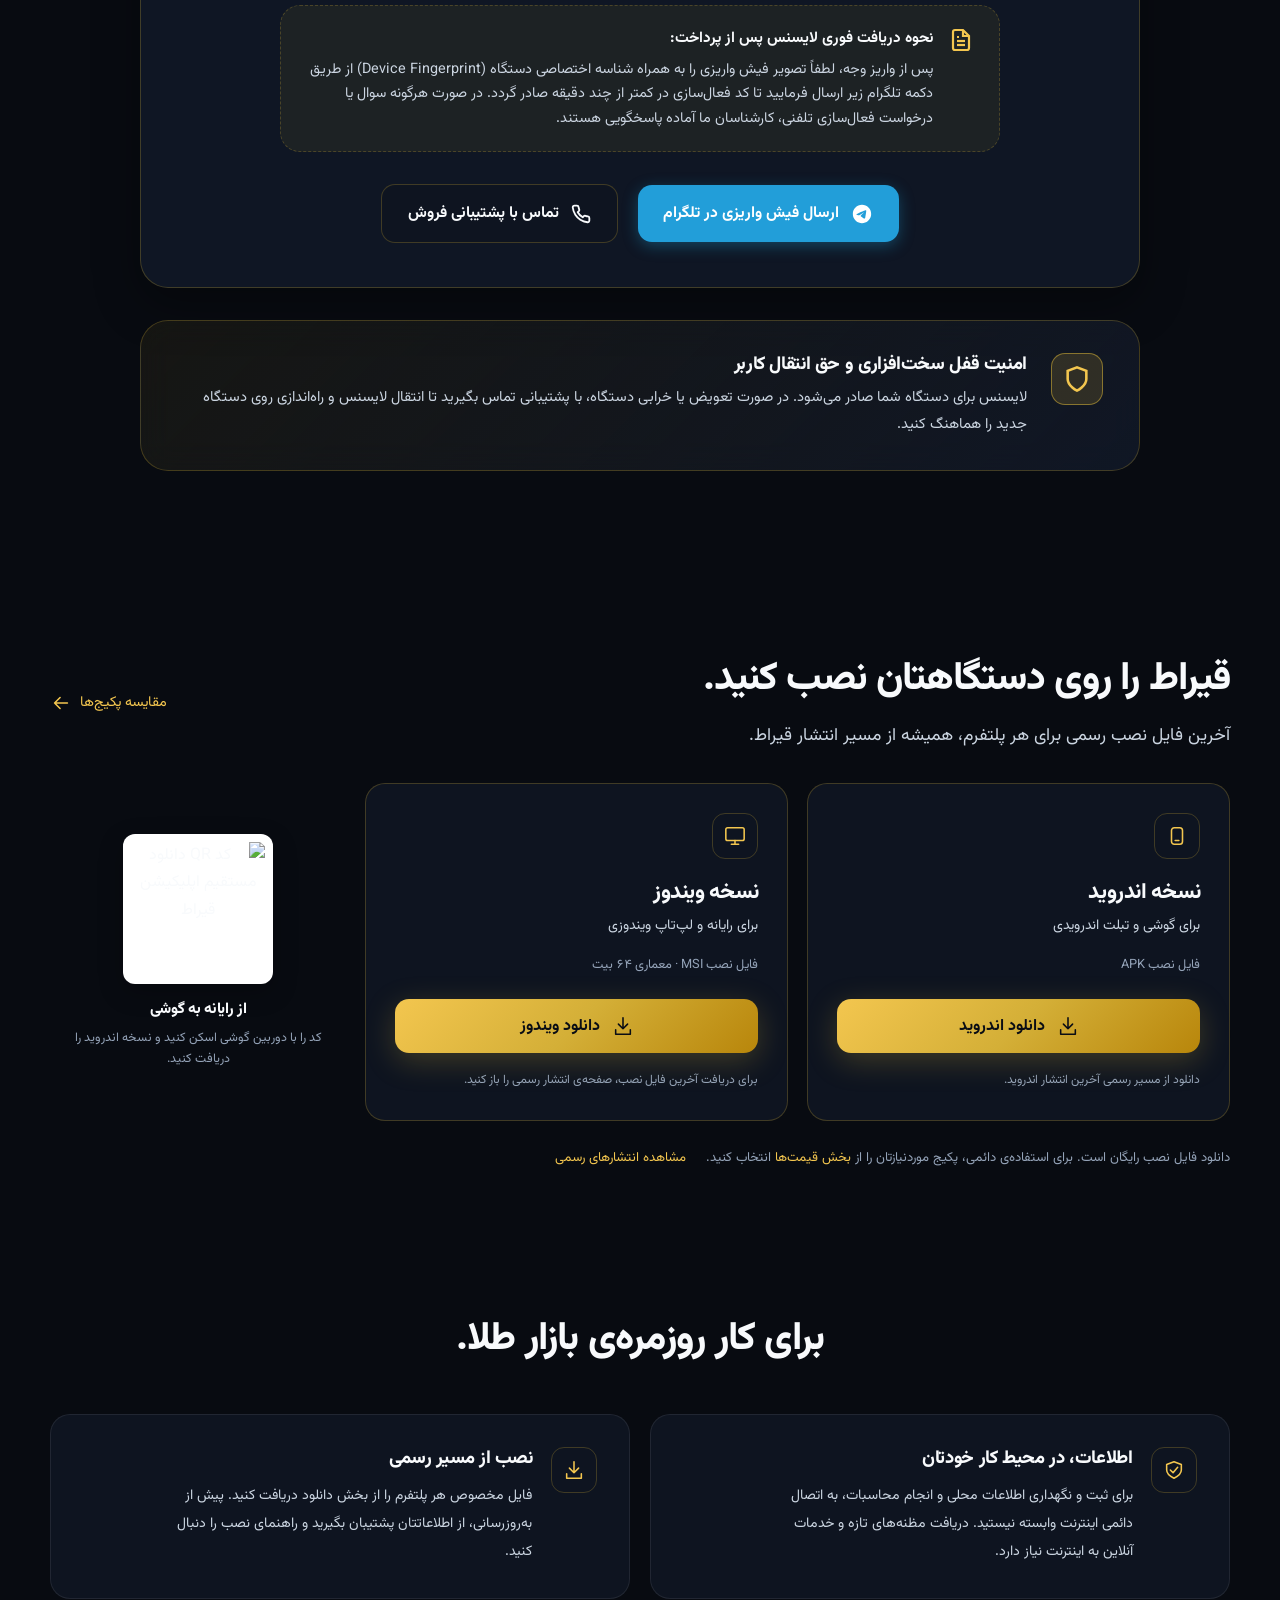
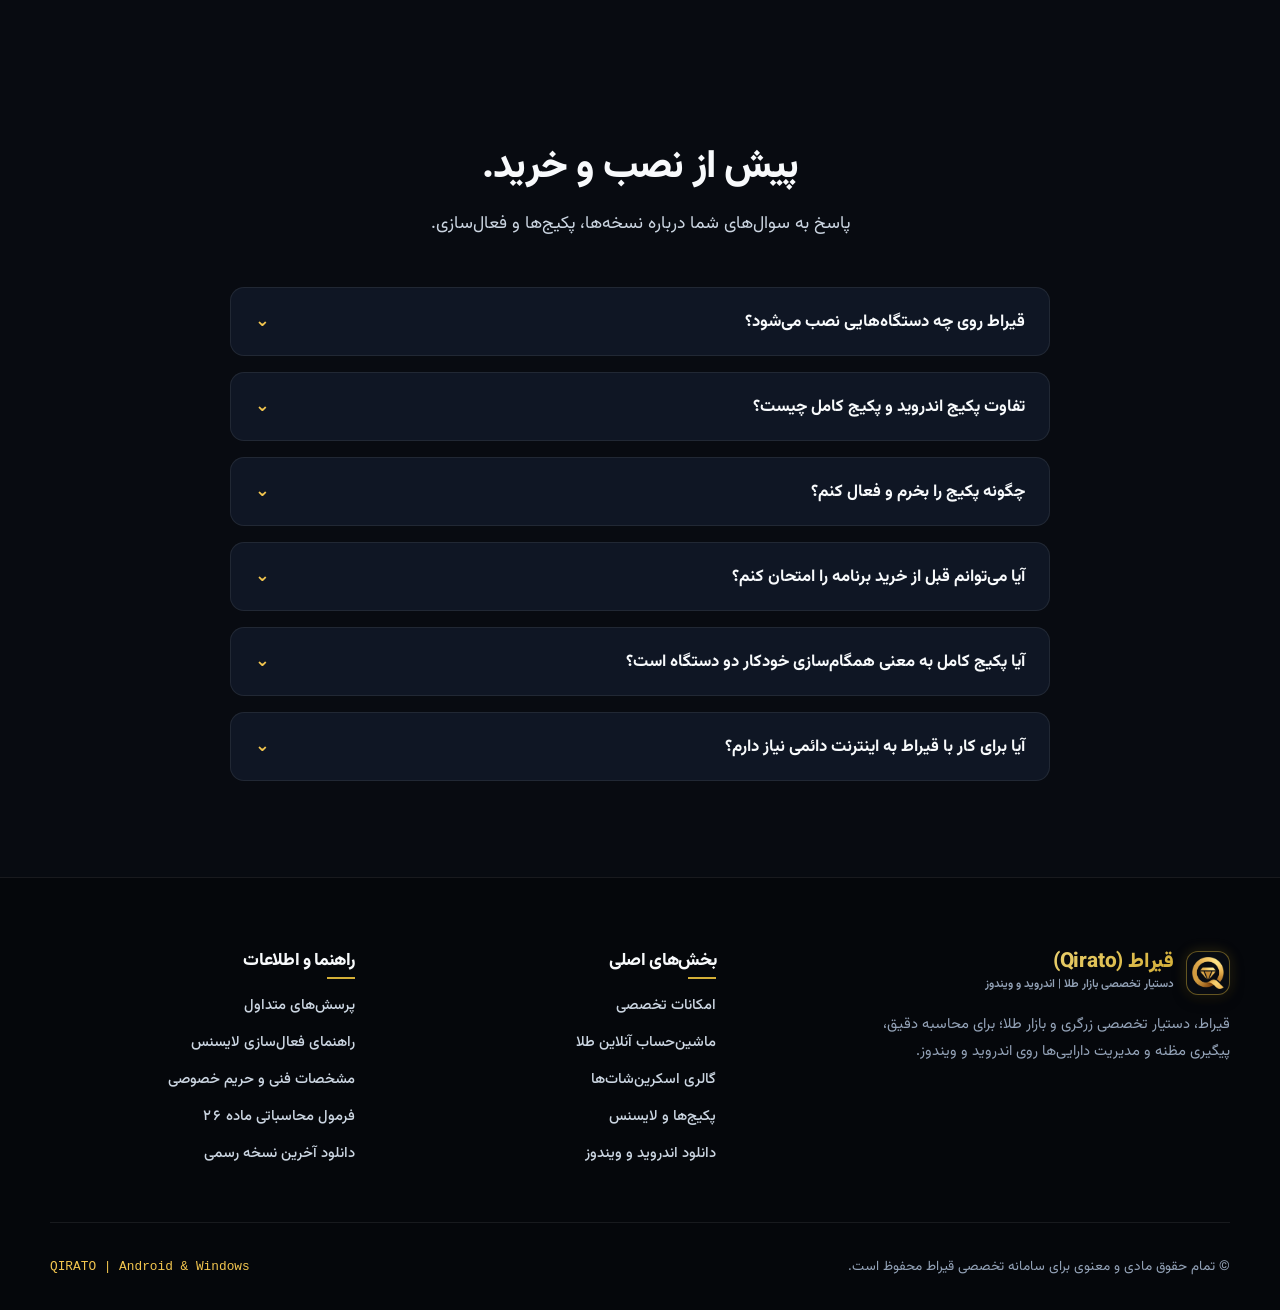
==== commit dee60729: "refactor(landing): introduce the product before package pricing" ====
--- a/index.html
+++ b/index.html
@@ -44,9 +44,9 @@
   <link rel="dns-prefetch" href="https://cdn.jsdelivr.net">
 
   <!-- Stylesheets -->
-  <link rel="stylesheet" href="css/main.css?v=2026101302">
-  <link rel="stylesheet" href="css/animations.css?v=2026101302">
-  <link rel="stylesheet" href="css/components.css?v=2026101302">
+  <link rel="stylesheet" href="css/main.css?v=2026101303">
+  <link rel="stylesheet" href="css/animations.css?v=2026101303">
+  <link rel="stylesheet" href="css/components.css?v=2026101303">
 
   <!-- Structured Data: Schema.org (JSON-LD) -->
   <script type="application/ld+json">
@@ -155,7 +155,7 @@
   ]
 }
   </script>
-  <link rel="stylesheet" href="css/platforms.css?v=2026101302">
+  <link rel="stylesheet" href="css/platforms.css?v=2026101303">
 </head>
 <body>
 
@@ -208,9 +208,8 @@
    <p class="hero-description">قیراط، همراه تخصصی شما در بازار طلا؛ از محاسبه‌ی قیمت و پیگیری مظنه تا مدیریت دارایی‌ها. روی گوشی همراهتان و پشت میز کارتان.</p>
    <div class="hero-cta-group">
     <a href="#download" class="btn-gold"><svg class="ui-icon" viewBox="0 0 24 24" fill="none" stroke="currentColor" stroke-width="1.7" stroke-linecap="round" stroke-linejoin="round" aria-hidden="true"><path d="M12 3v12m-5-5 5 5 5-5M4 16v5h16v-5"/></svg> دانلود برای اندروید و ویندوز</a>
-    <a href="#pricing" class="btn-secondary">انتخاب پکیج <svg class="ui-icon" viewBox="0 0 24 24" fill="none" stroke="currentColor" stroke-width="1.7" stroke-linecap="round" stroke-linejoin="round" aria-hidden="true"><path d="M19 12H5m6-6-6 6 6 6"/></svg></a>
+    <a href="#features" class="btn-secondary">آشنایی با امکانات <svg class="ui-icon" viewBox="0 0 24 24" fill="none" stroke="currentColor" stroke-width="1.7" stroke-linecap="round" stroke-linejoin="round" aria-hidden="true"><path d="M19 12H5m6-6-6 6 6 6"/></svg></a>
    </div>
-   <div class="hero-offer"><span>نسخه اندروید با قیمت ویژه</span><strong>۹٬۹۹۹٬۰۰۰ <small>تومان</small></strong><a href="#pricing">مشاهده قیمت‌ها</a></div>
    <p class="hero-footnote">یک ابزار تخصصی، دو محیط کار. انتخاب با شماست.</p>
   </div>
   <div class="device-stage hardware-stage" aria-label="تصاویر واقعی قیراط در قاب ROG Strix G16 G615 و Galaxy S25 Ultra">
@@ -854,9 +853,9 @@
   </div>
 
   <!-- Scripts -->
-  <script src="js/ticker.js?v=2026101302"></script>
-  <script src="js/calculator.js?v=2026101302"></script>
-  <script src="js/downloads.js?v=2026101302"></script>
-  <script src="js/main.js?v=2026101302"></script>
+  <script src="js/ticker.js?v=2026101303"></script>
+  <script src="js/calculator.js?v=2026101303"></script>
+  <script src="js/downloads.js?v=2026101303"></script>
+  <script src="js/main.js?v=2026101303"></script>
 </body>
 </html>
--- a/css/platforms.css
+++ b/css/platforms.css
@@ -13,10 +13,6 @@
 .label-divider { width: 1px; height: 16px; margin-inline: .6rem; background: var(--border-gold-strong); }
 .dual-hero .hero-cta-group { gap: .75rem; }
 .dual-hero .hero-cta-group a { font-size: .88rem; padding: .9rem 1.15rem; min-height: 48px; }
-.hero-offer { display: flex; flex-wrap: wrap; align-items: center; gap: .5rem 1.1rem; padding-top: 1.4rem; border-top: 1px solid var(--border-subtle); font-size: .83rem; color: var(--text-muted); }
-.hero-offer strong { color: var(--text-primary); font-size: 1.15rem; }
-.hero-offer small { font-weight: 400; font-size: .78rem; }
-.hero-offer a { color: var(--text-gold); border-bottom: 1px solid var(--border-gold); }
 .hero-footnote { font-size: .8rem; color: var(--text-muted); }
 .device-stage { position: relative; min-width: 0; height: 510px; direction: rtl; isolation: isolate; }
 .device-stage::before { content: ''; position: absolute; inset: 12% -3% 0; border-radius: 50%; background: radial-gradient(ellipse, var(--border-gold) 0, transparent 67%); z-index: -1; }
@@ -125,7 +121,6 @@
  .dual-hero .hero-description { font-size: .96rem; }
  .dual-hero .hero-cta-group { width: 100%; justify-content: center; }
  .dual-hero .hero-cta-group a { flex: 1 1 auto; justify-content: center; }
- .hero-offer { justify-content: center; }
  .device-stage { height: 340px; }
  .rog-laptop { top: -60px; }
  .s25-phone { top: 105px; width: 105px; }
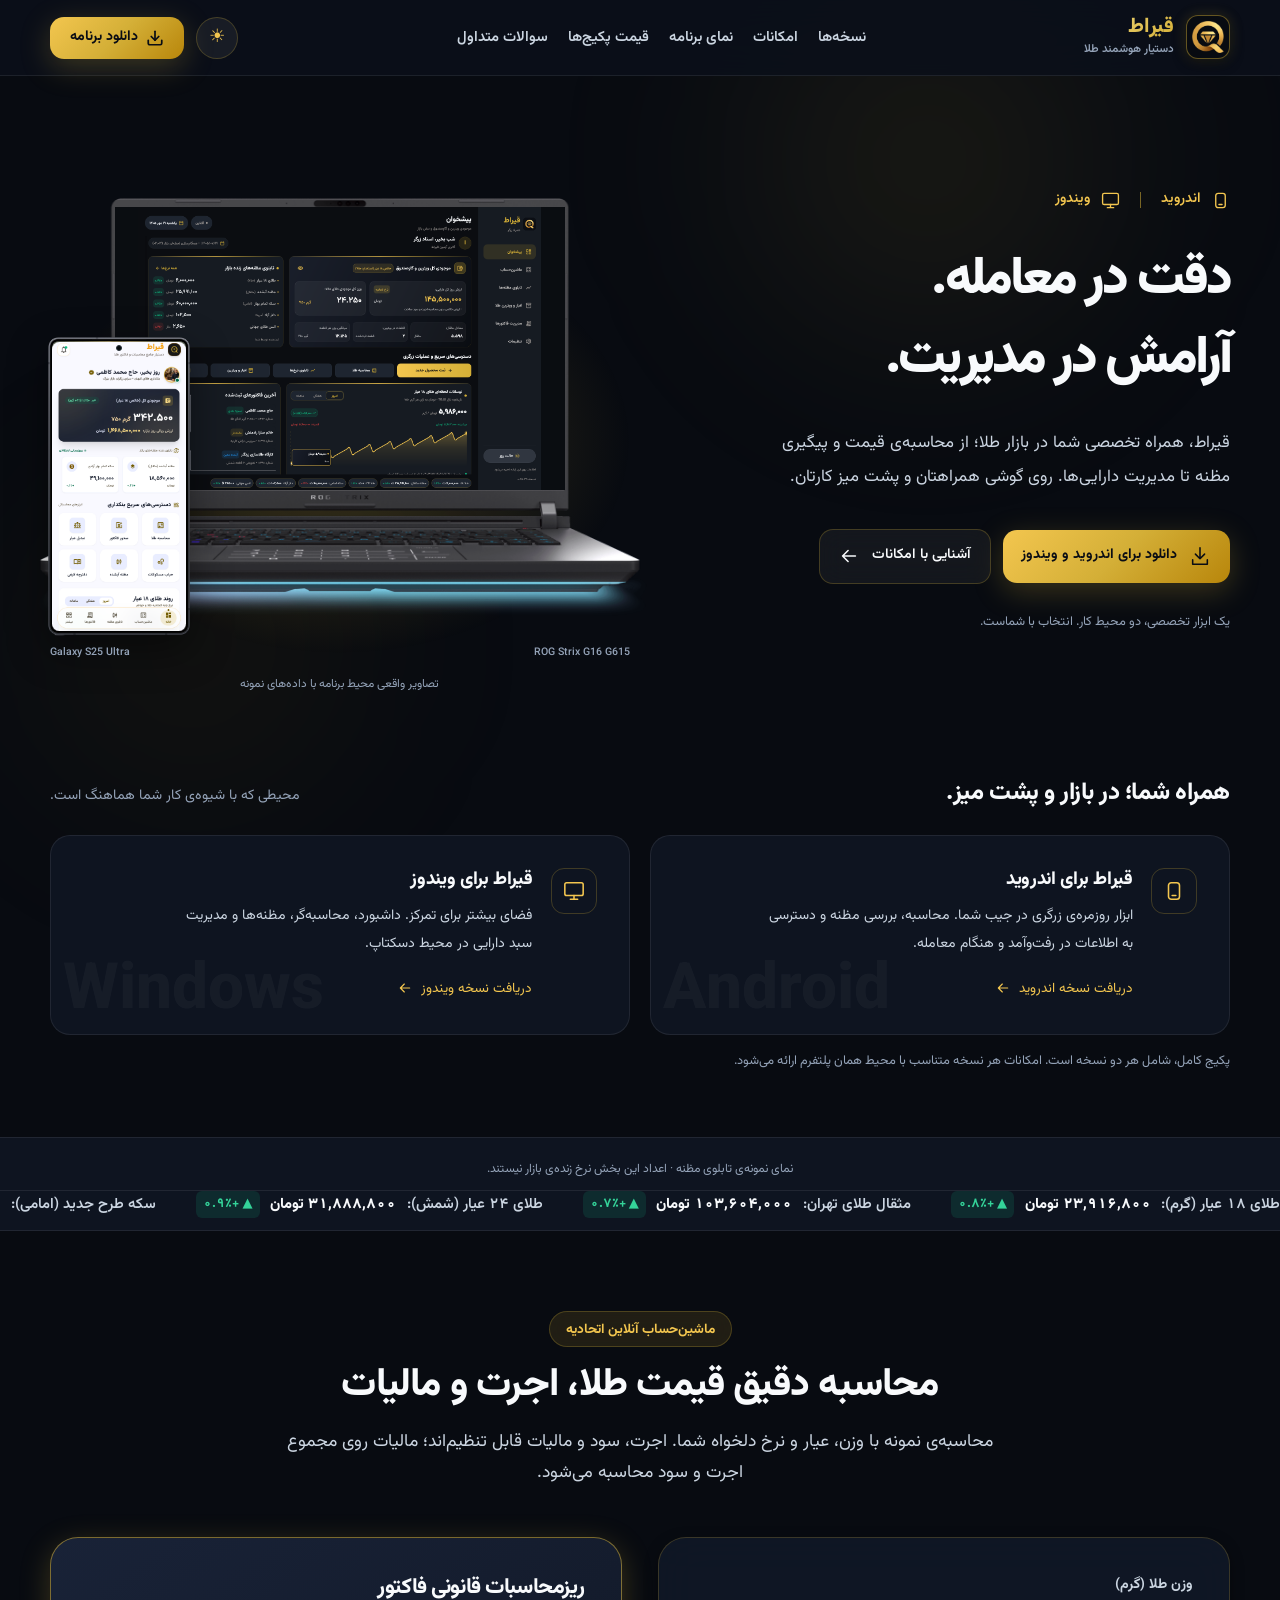
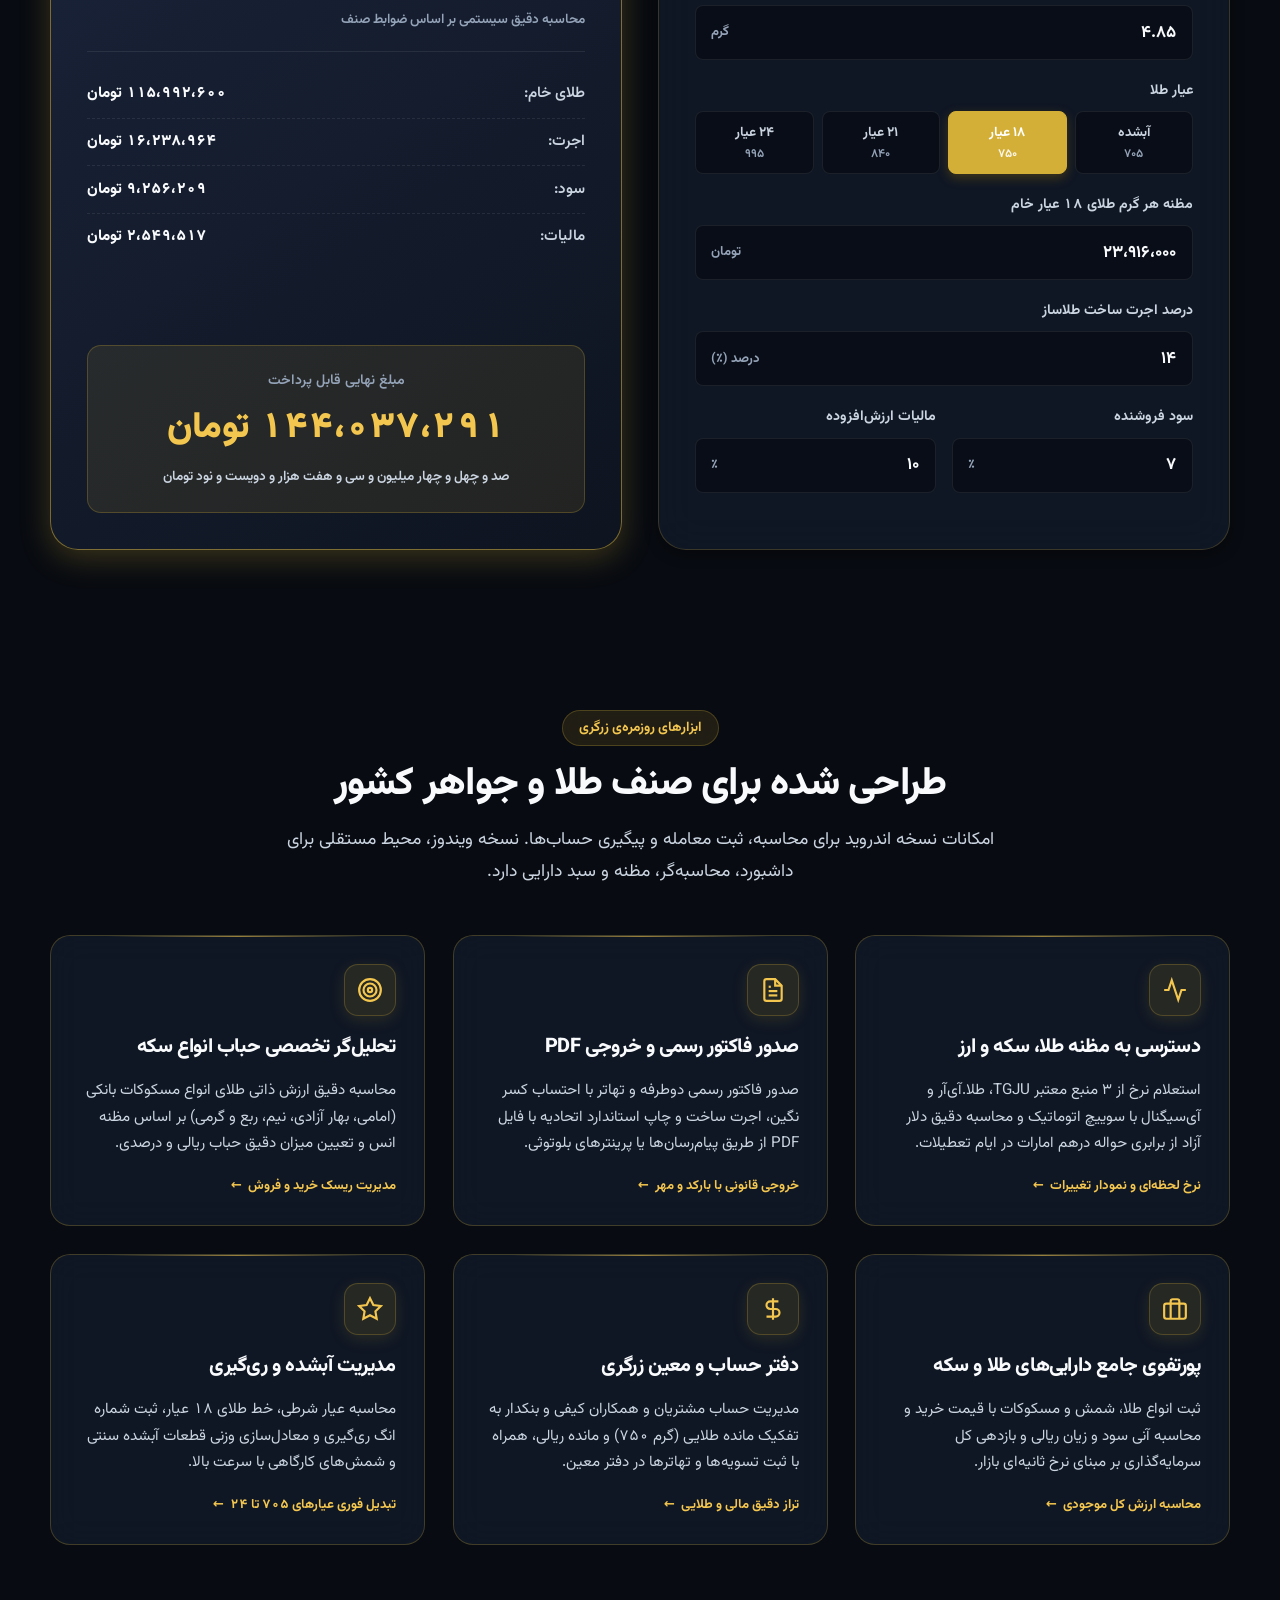
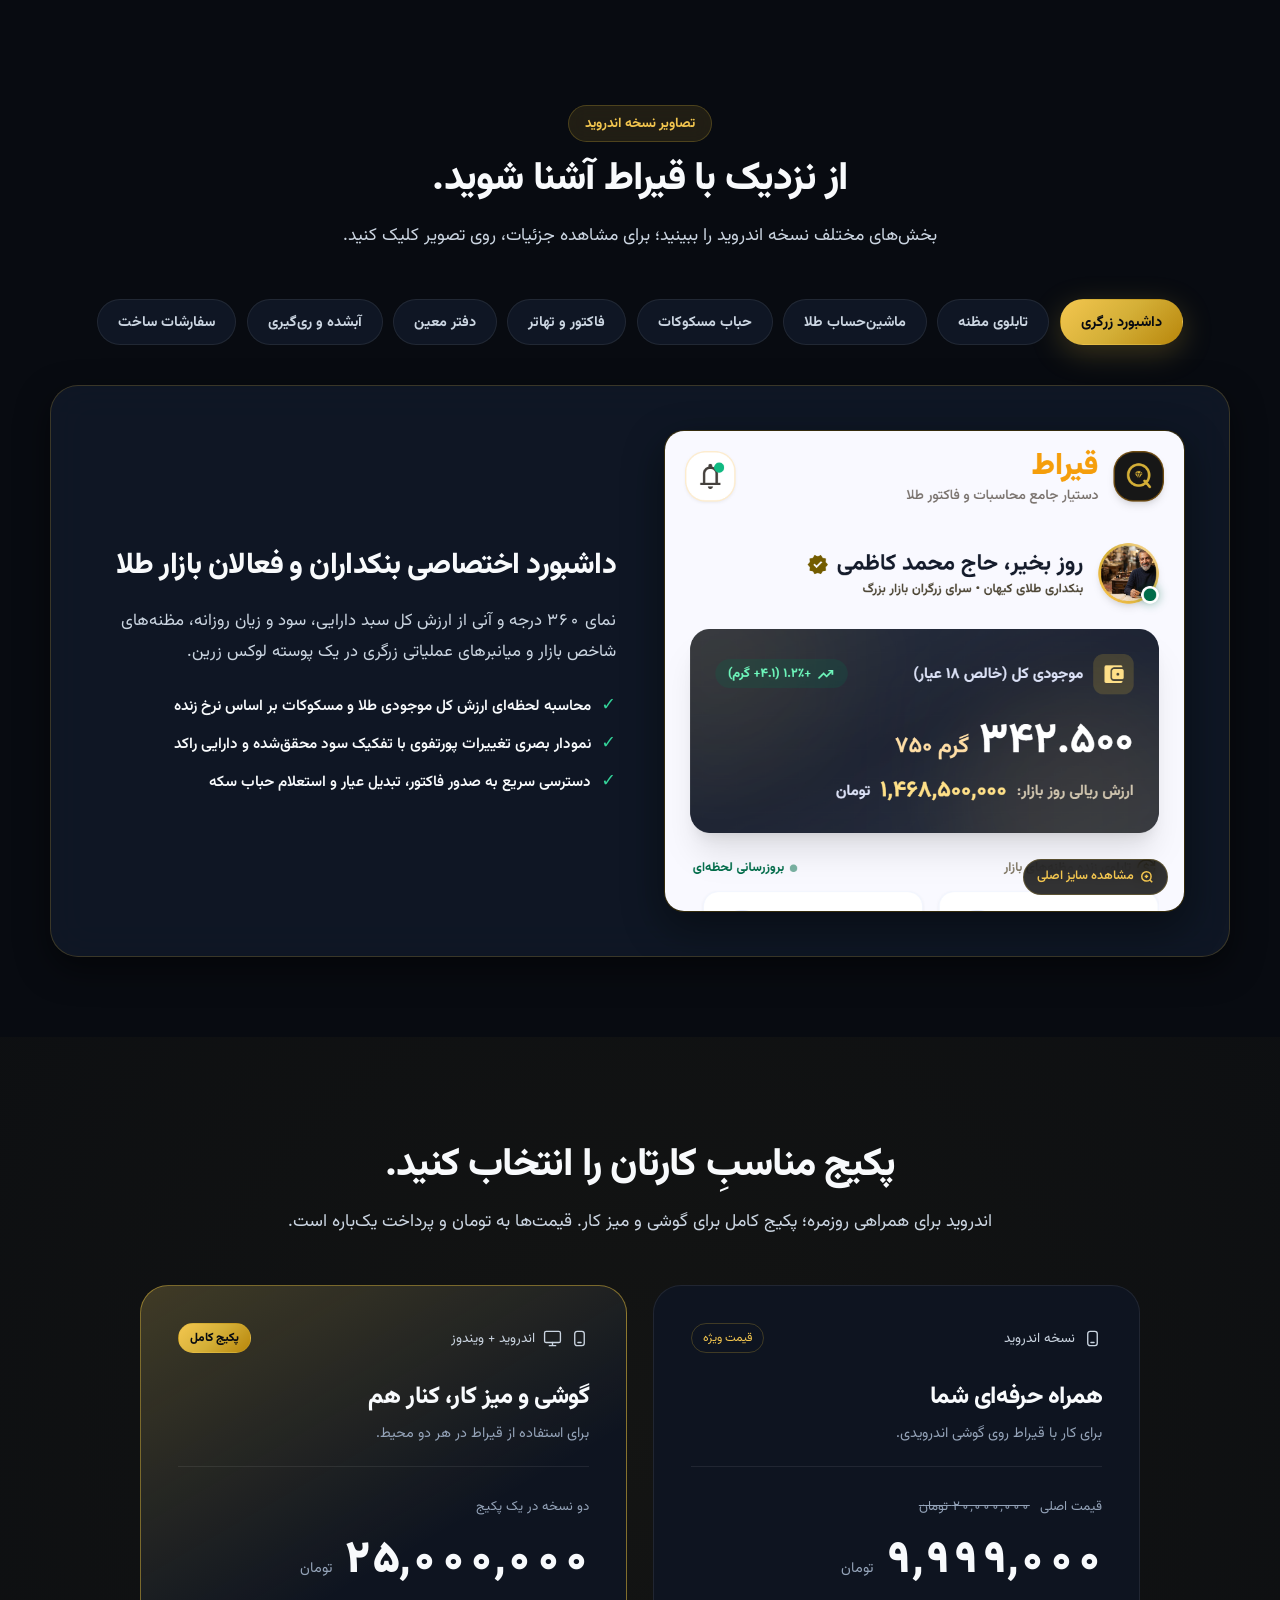
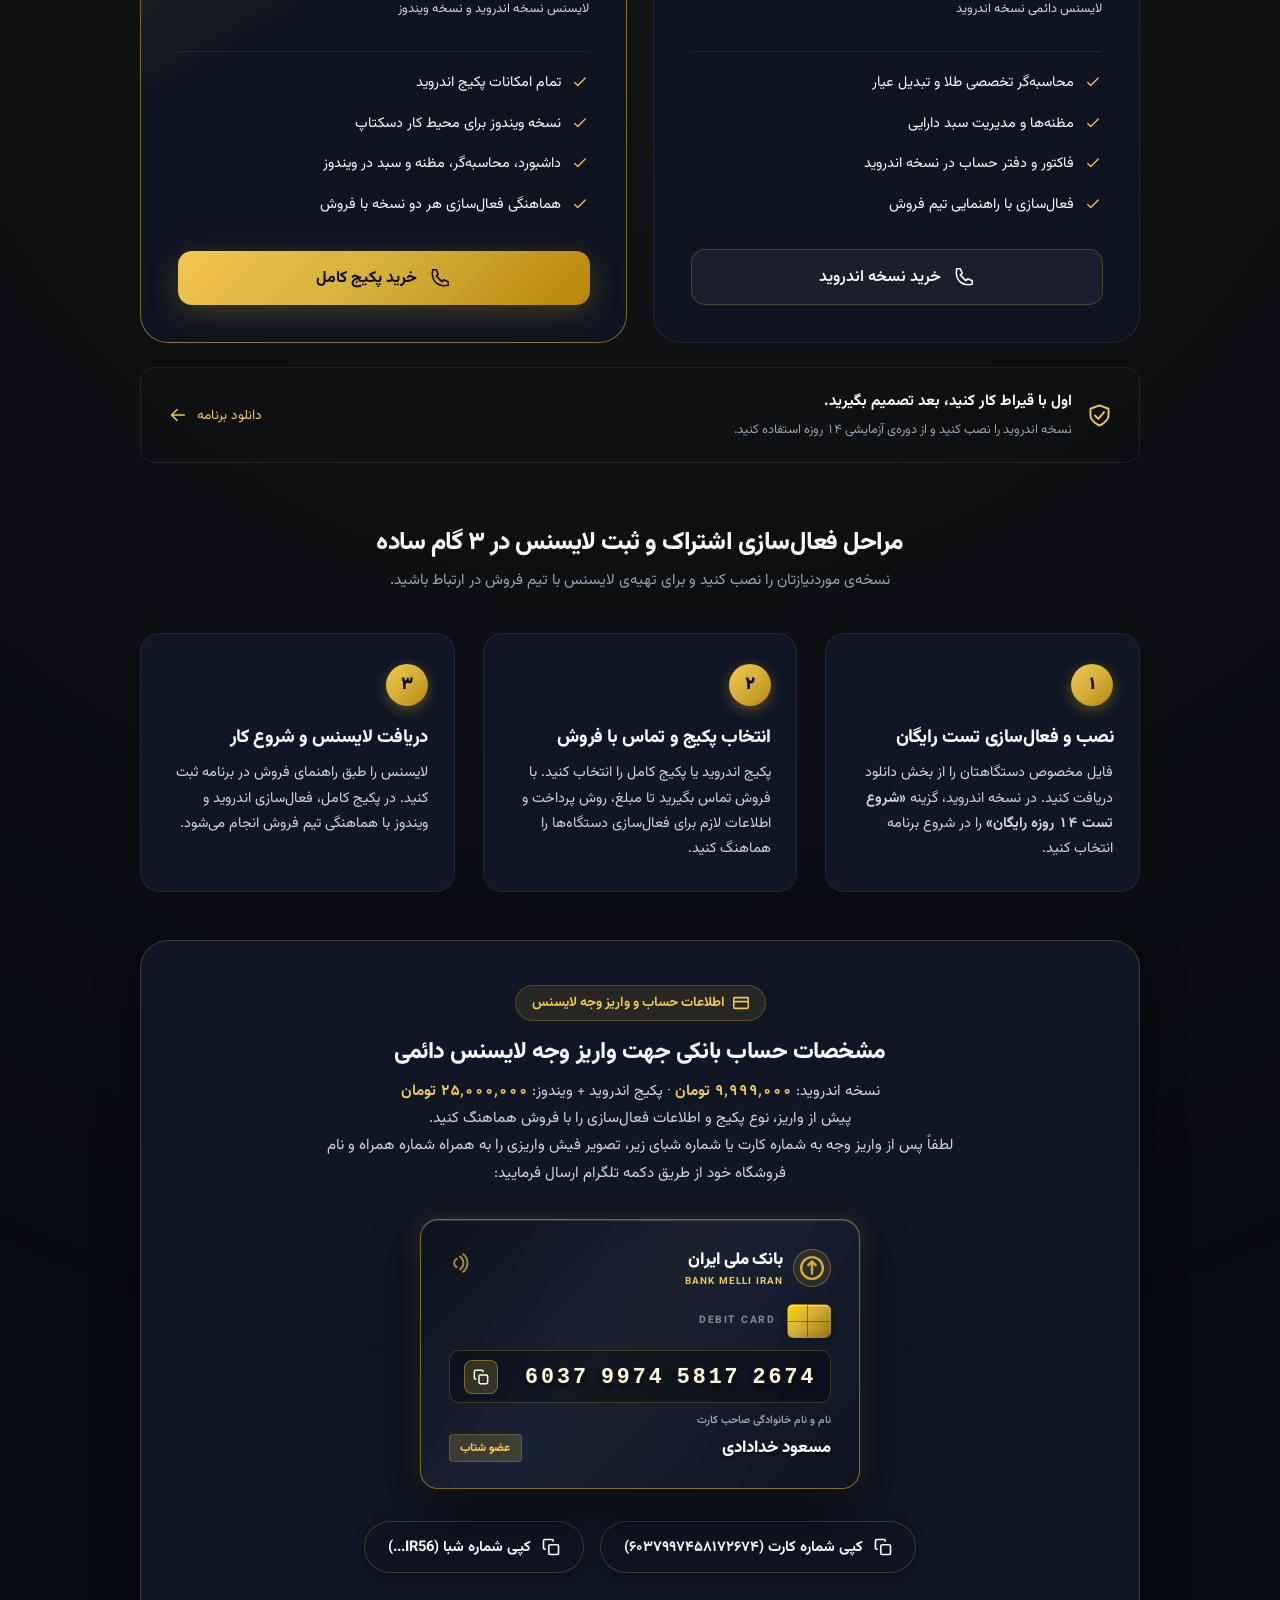
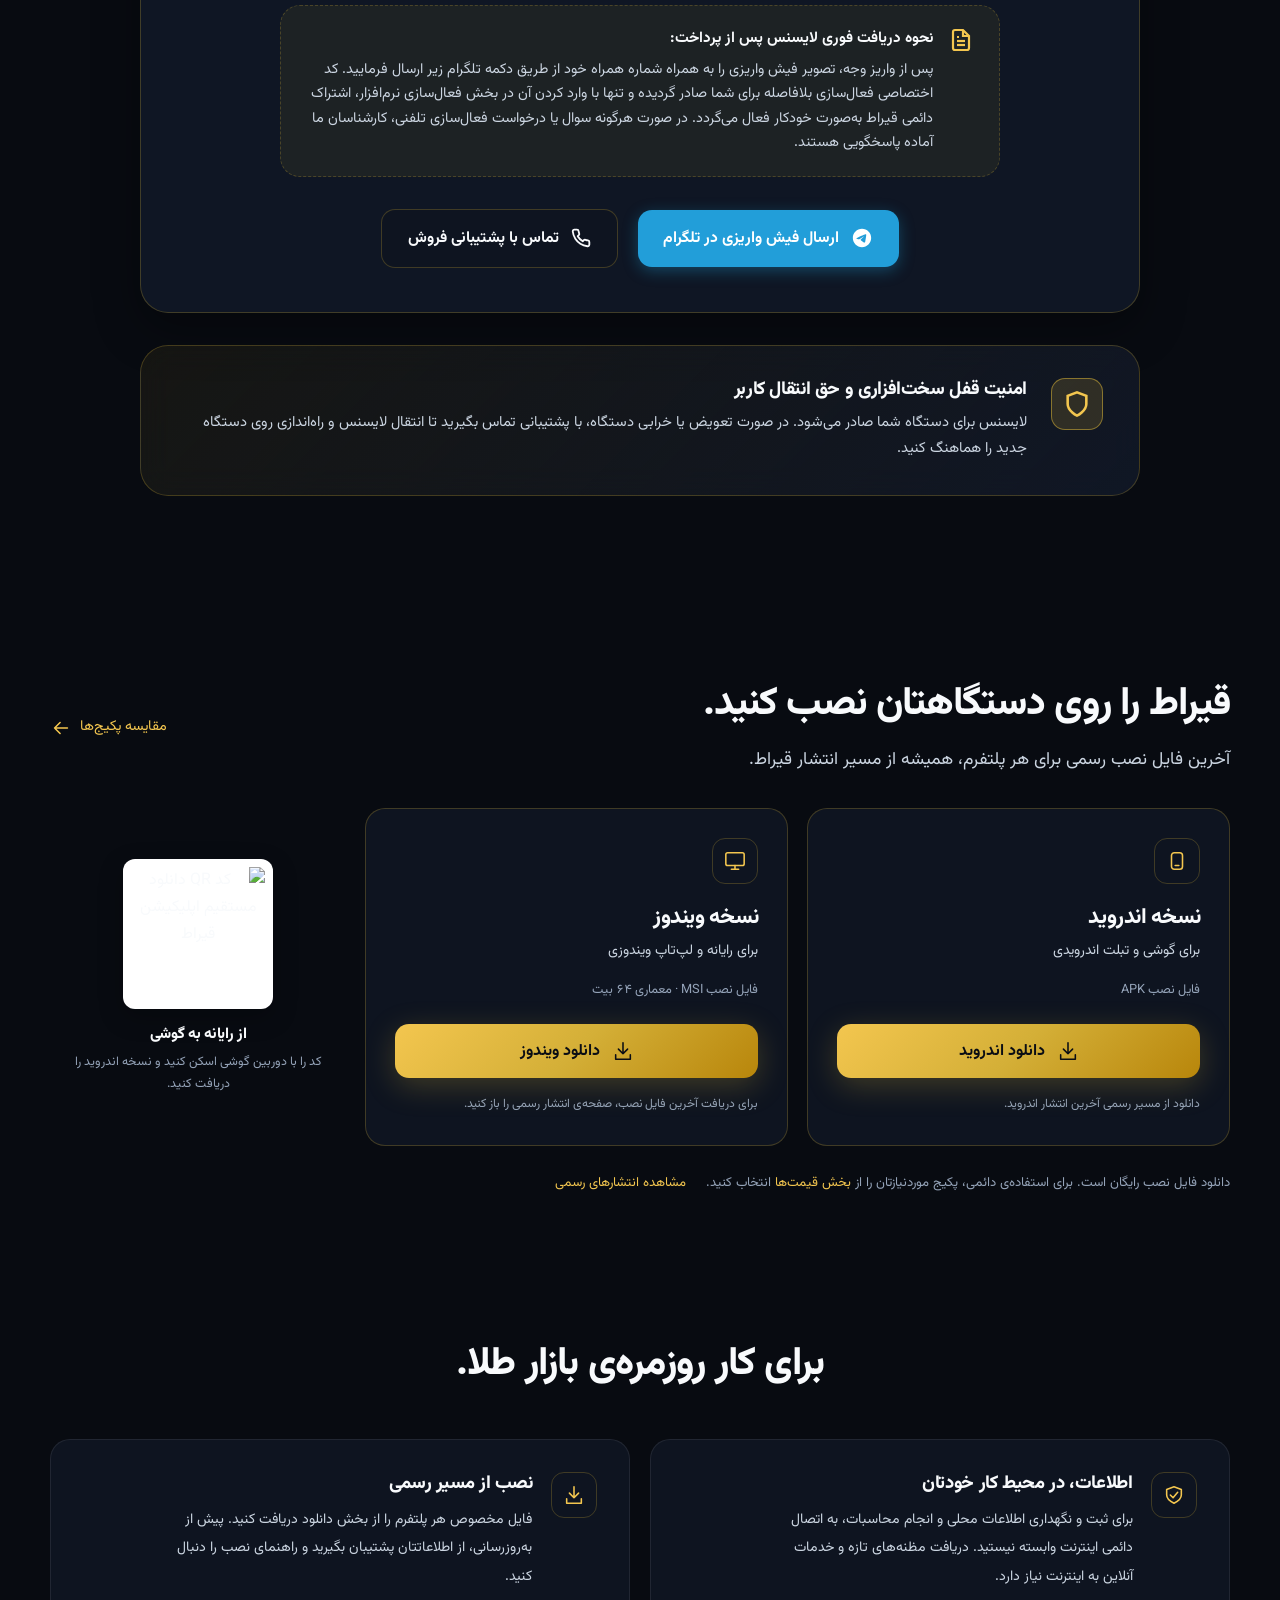
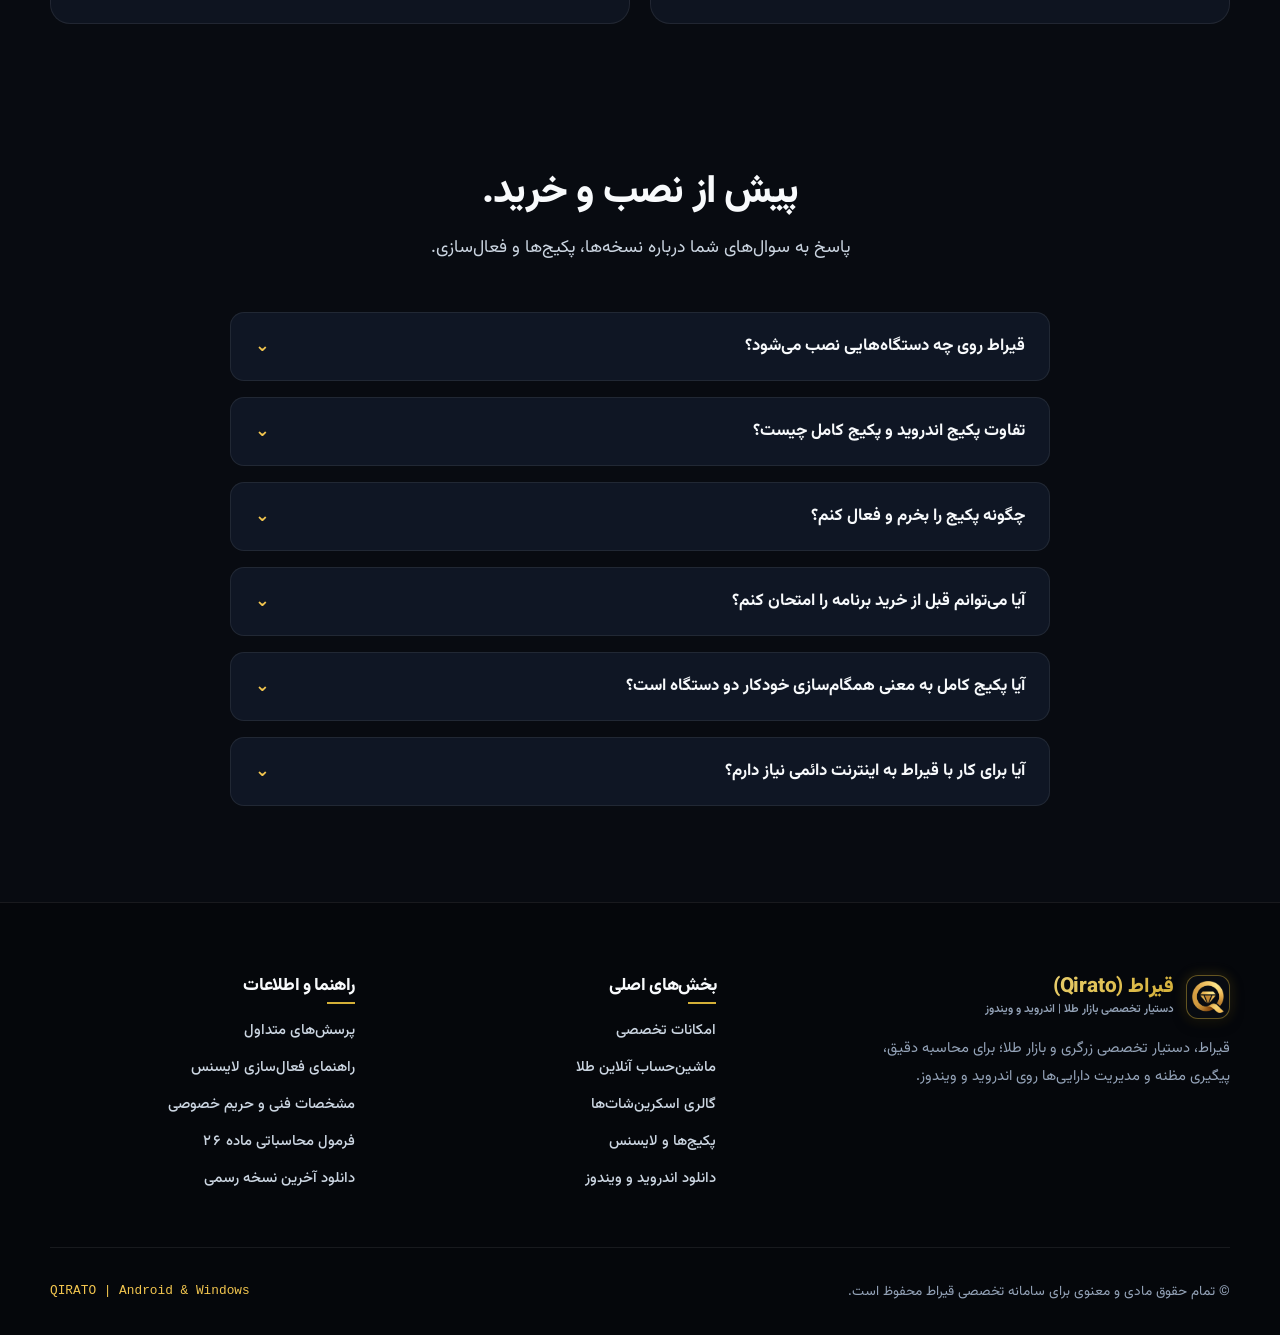
==== commit 08bb6c2b: "fix(landing): remove device fingerprint requirement and ask for phone number" ====
--- a/index.html
+++ b/index.html
@@ -610,7 +610,7 @@
             <h3 class="pricing-contact-title">مشخصات حساب بانکی جهت واریز وجه لایسنس دائمی</h3>
             <p class="pricing-contact-desc">
               نسخه اندروید: <strong>۹٬۹۹۹٬۰۰۰ تومان</strong> · پکیج اندروید + ویندوز: <strong>۲۵٬۰۰۰٬۰۰۰ تومان</strong><br>پیش از واریز، نوع پکیج و اطلاعات فعال‌سازی را با فروش هماهنگ کنید.<br>
-              لطفاً پس از واریز وجه به شماره کارت یا شماره شبای زیر، تصویر فیش واریزی را به همراه شناسه دستگاه (Fingerprint) از طریق دکمه تلگرام ارسال فرمایید:
+              لطفاً پس از واریز وجه به شماره کارت یا شماره شبای زیر، تصویر فیش واریزی را به همراه شماره همراه و نام فروشگاه خود از طریق دکمه تلگرام ارسال فرمایید:
             </p>
 
             <!-- 3D Bank Card Container with Perspective -->
@@ -732,7 +732,7 @@
               </div>
               <div class="receipt-callout-text">
                 <strong>نحوه دریافت فوری لایسنس پس از پرداخت:</strong>
-                <span>پس از واریز وجه، لطفاً تصویر فیش واریزی را به همراه شناسه اختصاصی دستگاه (Device Fingerprint) از طریق دکمه تلگرام زیر ارسال فرمایید تا کد فعال‌سازی در کمتر از چند دقیقه صادر گردد. در صورت هرگونه سوال یا درخواست فعال‌سازی تلفنی، کارشناسان ما آماده پاسخگویی هستند.</span>
+                <span>پس از واریز وجه، تصویر فیش واریزی را به همراه شماره همراه خود از طریق دکمه تلگرام زیر ارسال فرمایید. کد اختصاصی فعال‌سازی بلافاصله برای شما صادر گردیده و تنها با وارد کردن آن در بخش فعال‌سازی نرم‌افزار، اشتراک دائمی قیراط به‌صورت خودکار فعال می‌گردد. در صورت هرگونه سوال یا درخواست فعال‌سازی تلفنی، کارشناسان ما آماده پاسخگویی هستند.</span>
               </div>
             </div>
 
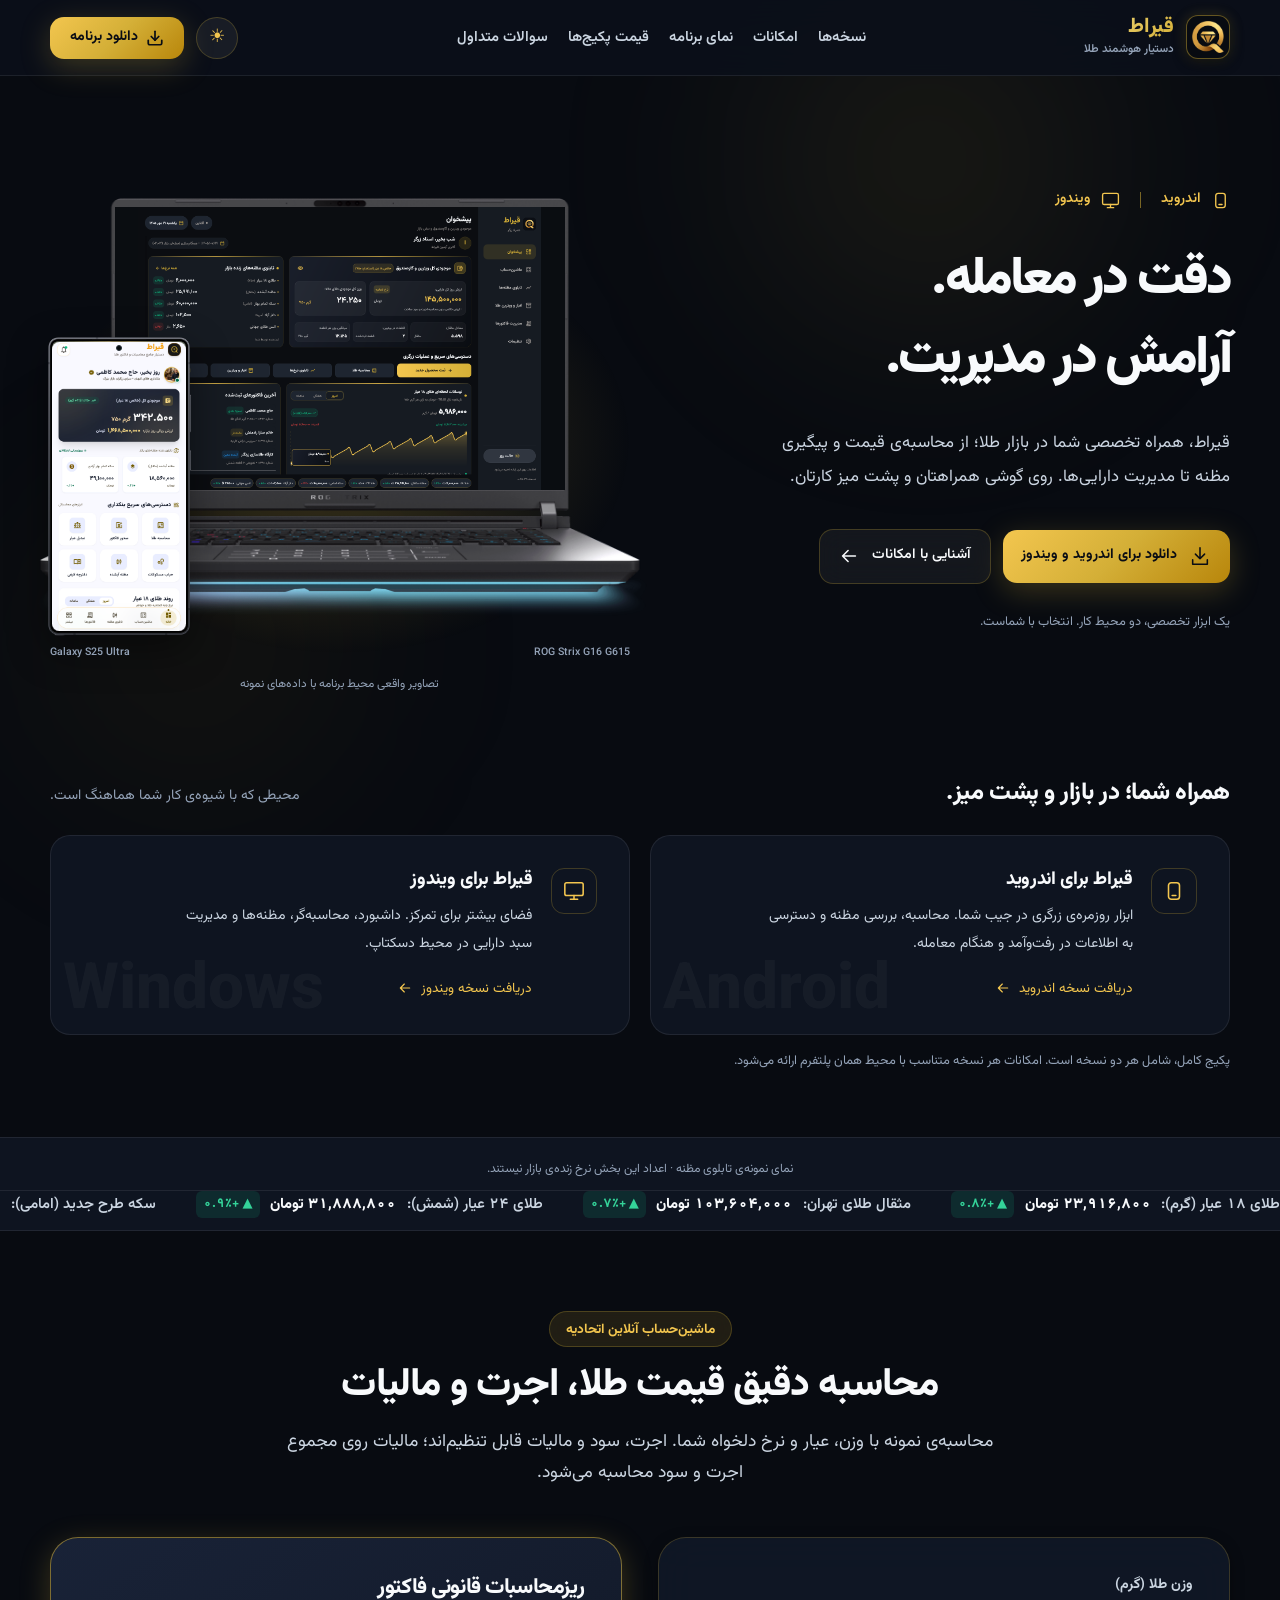
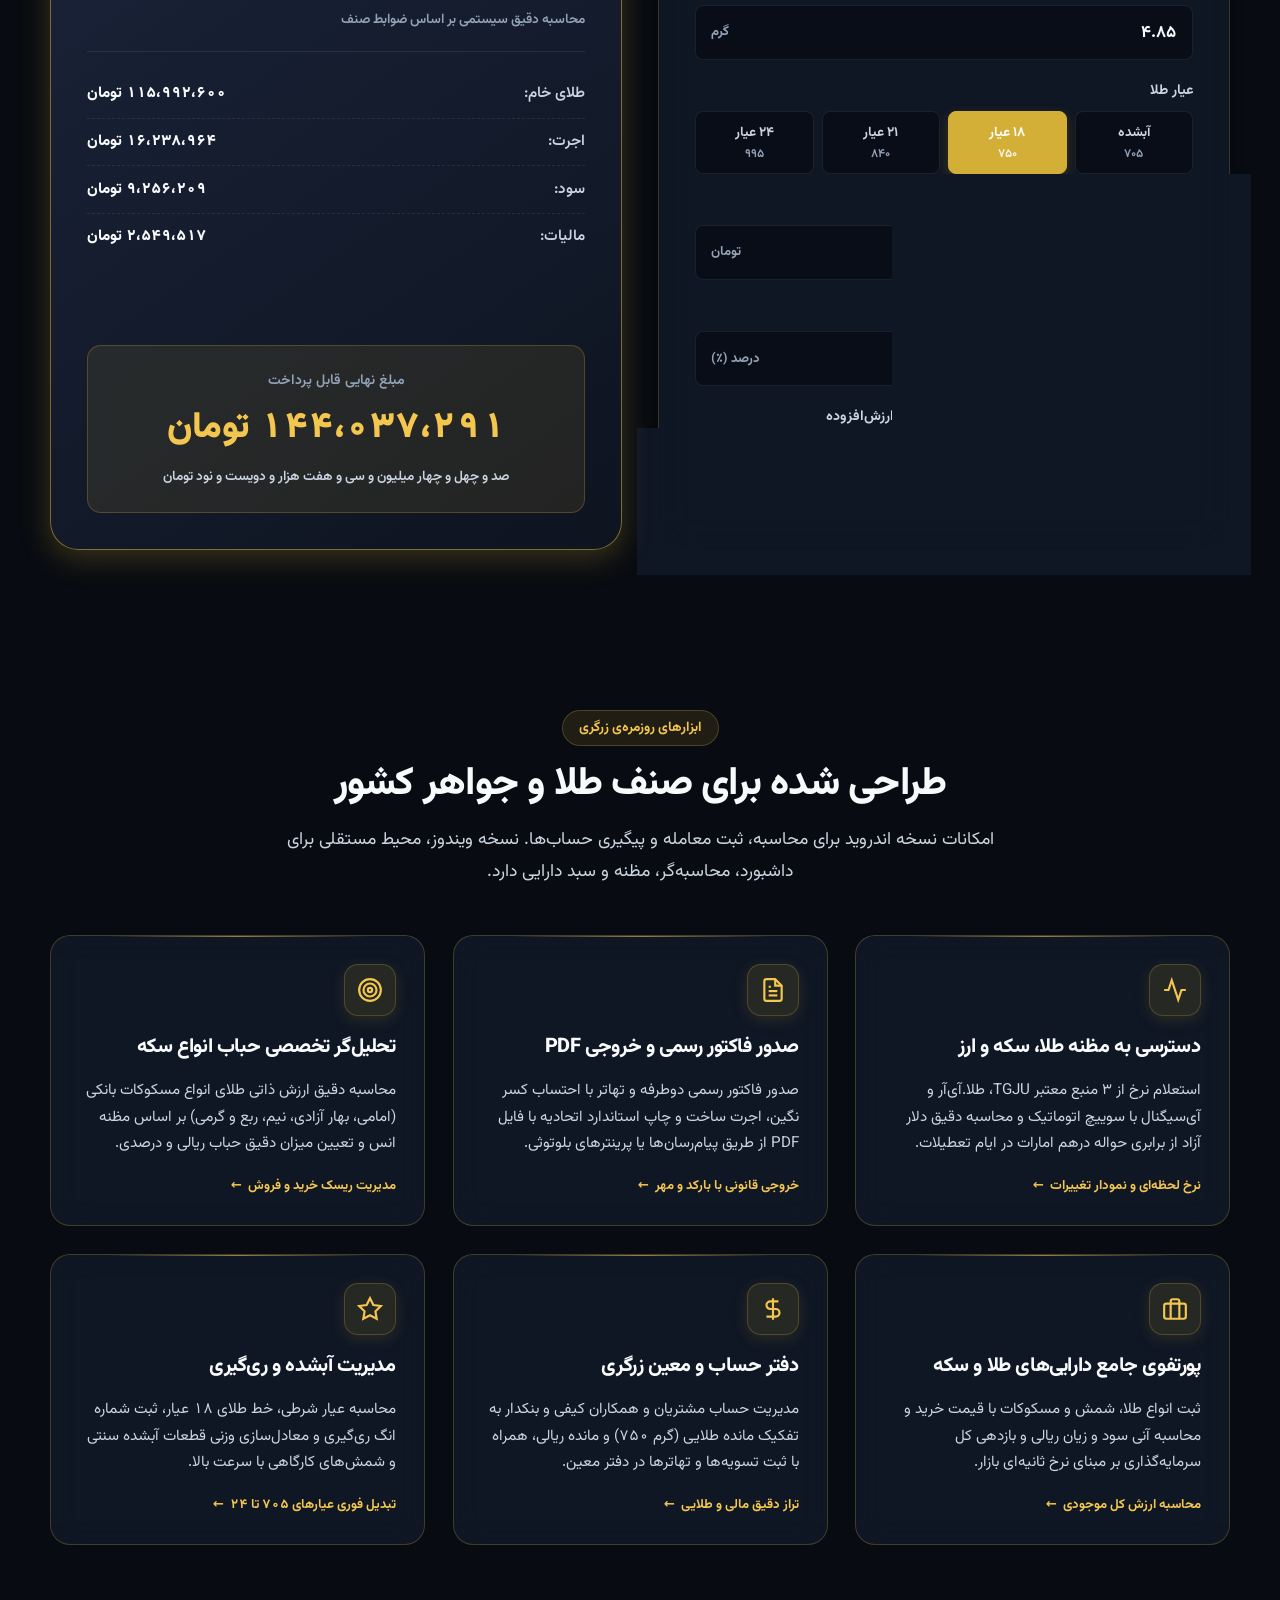
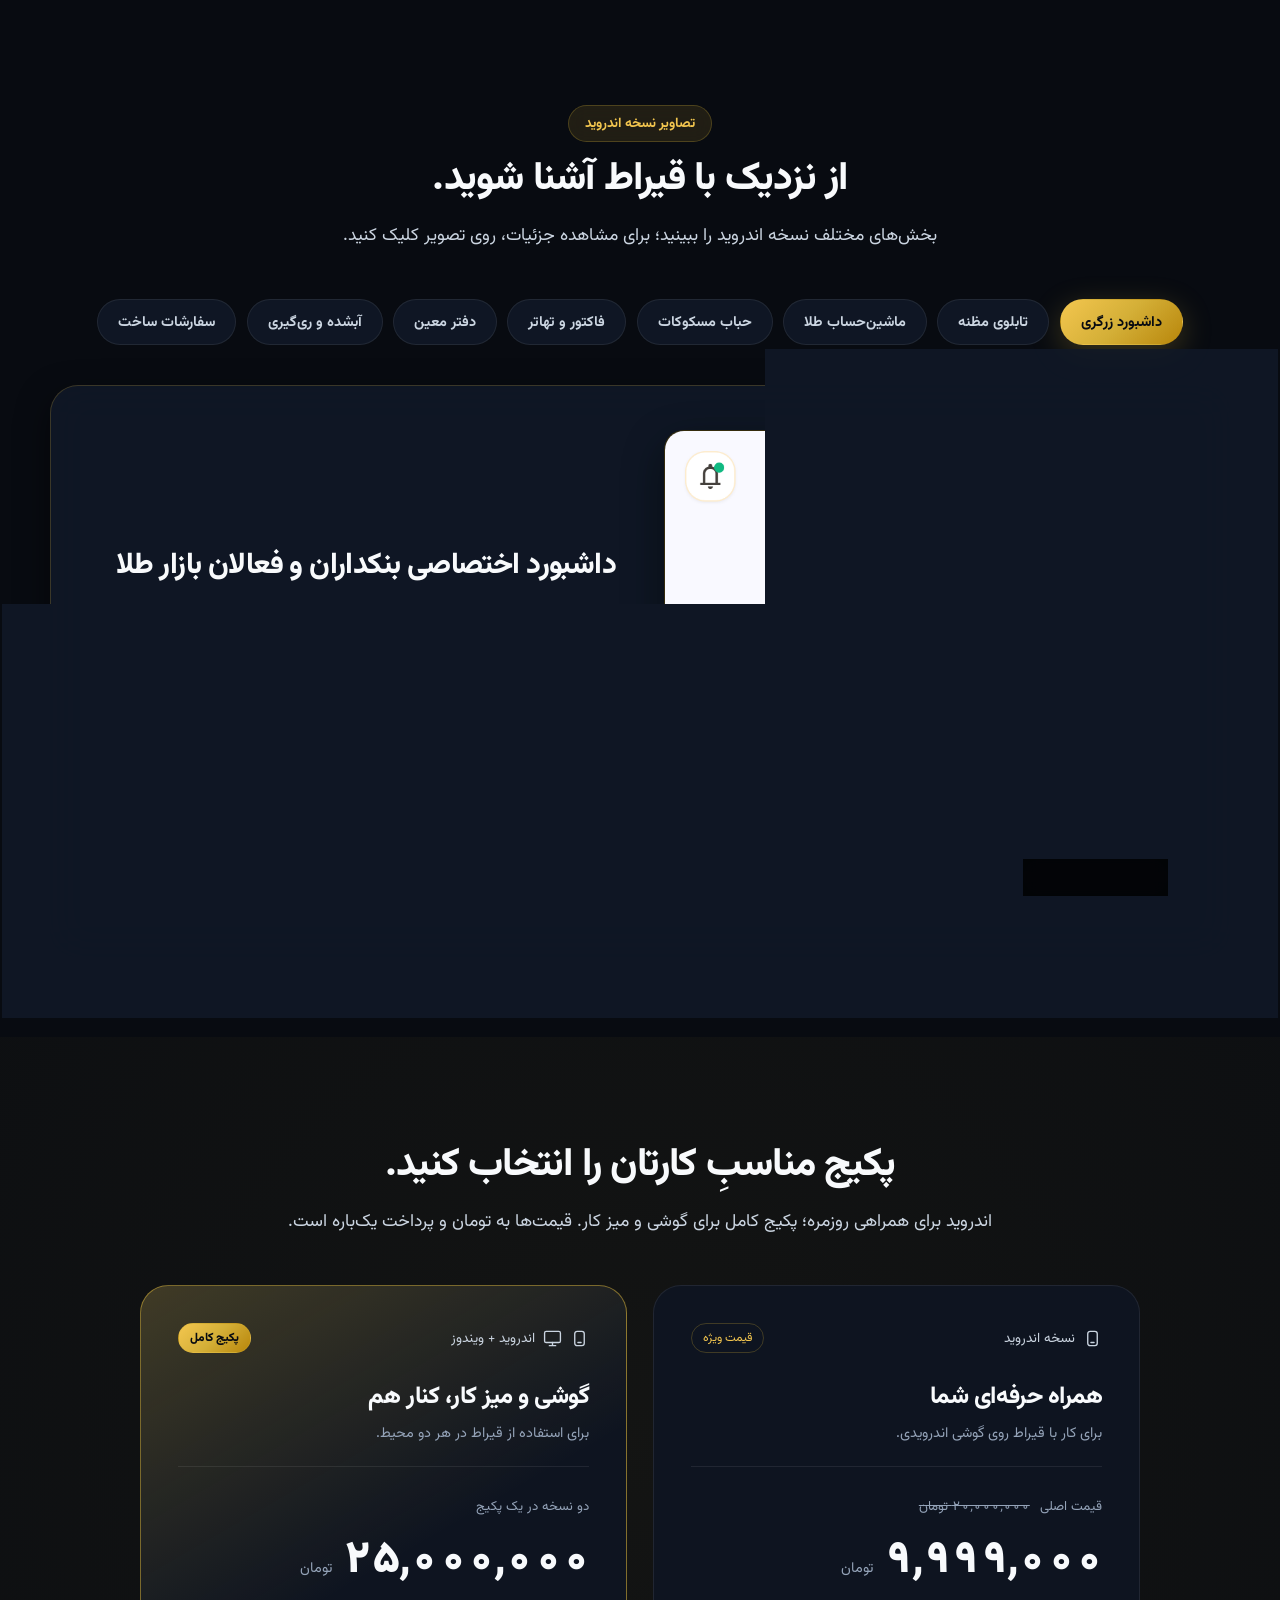
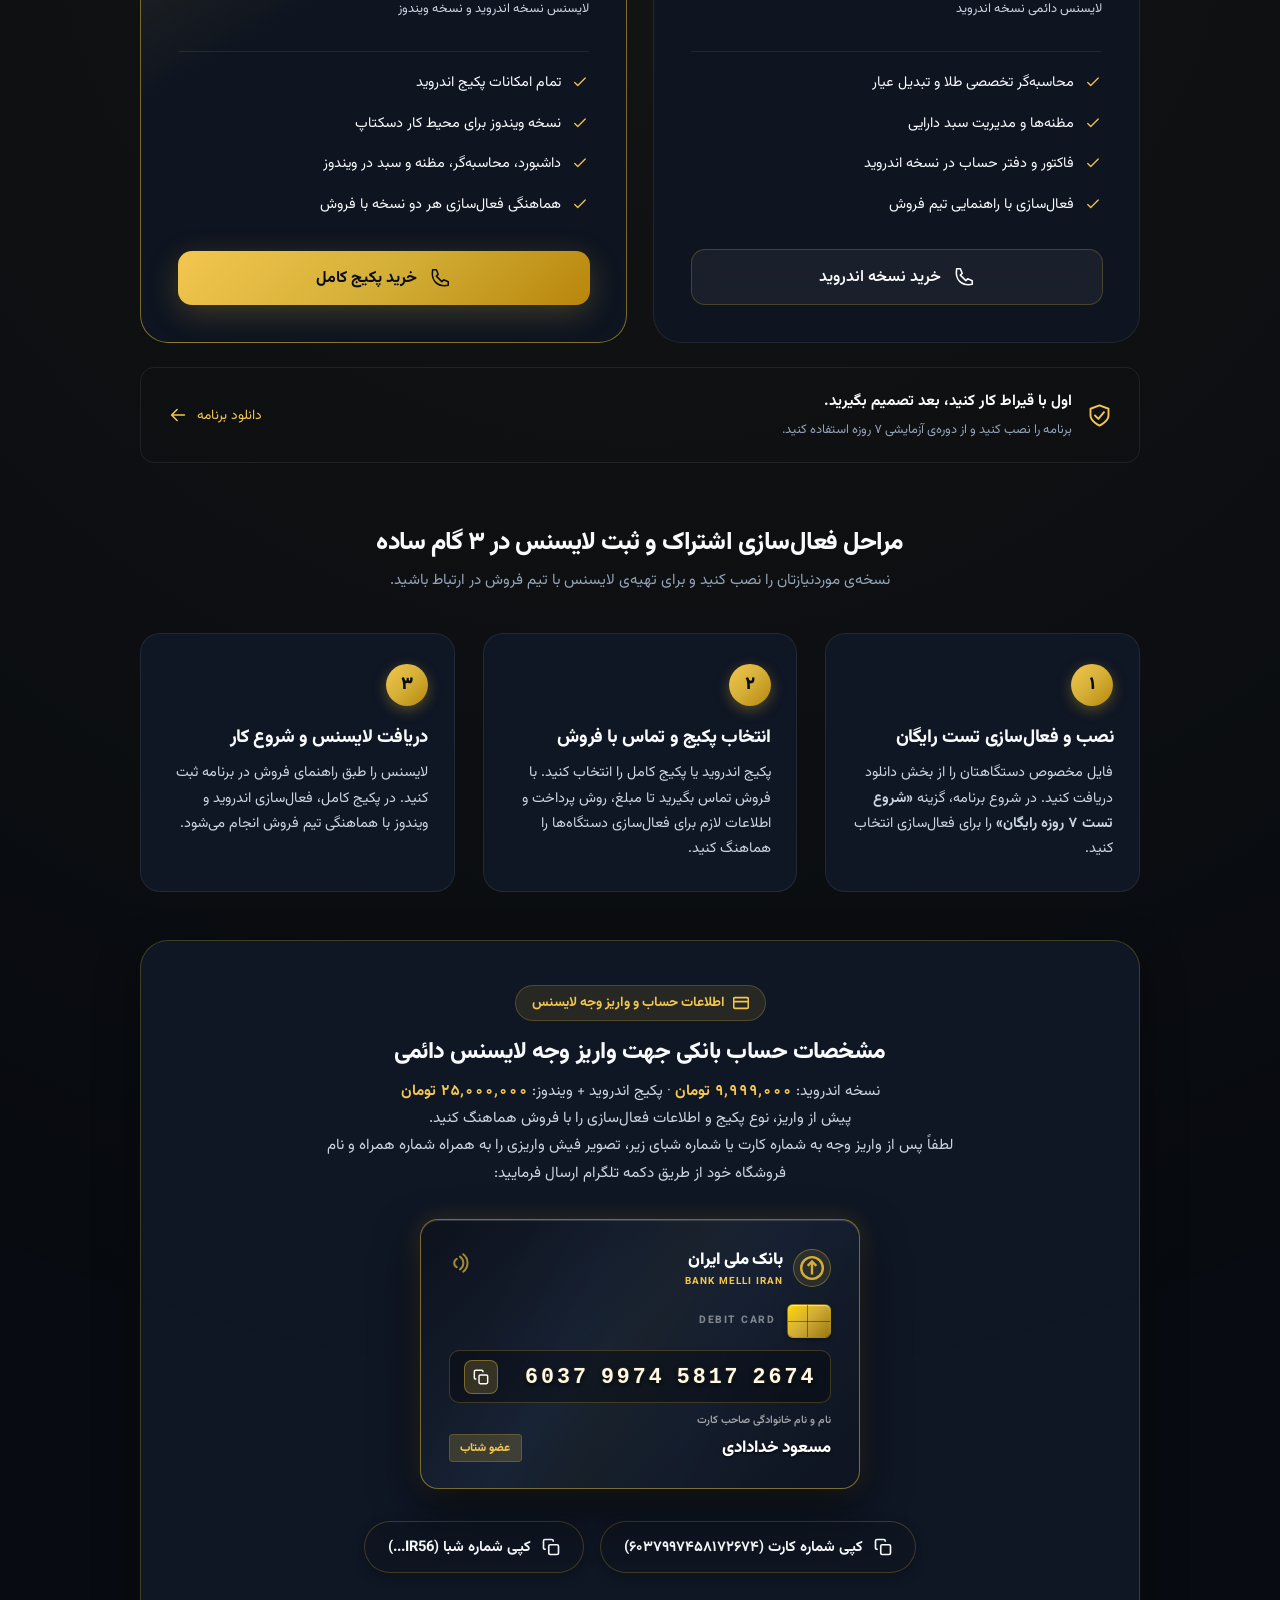
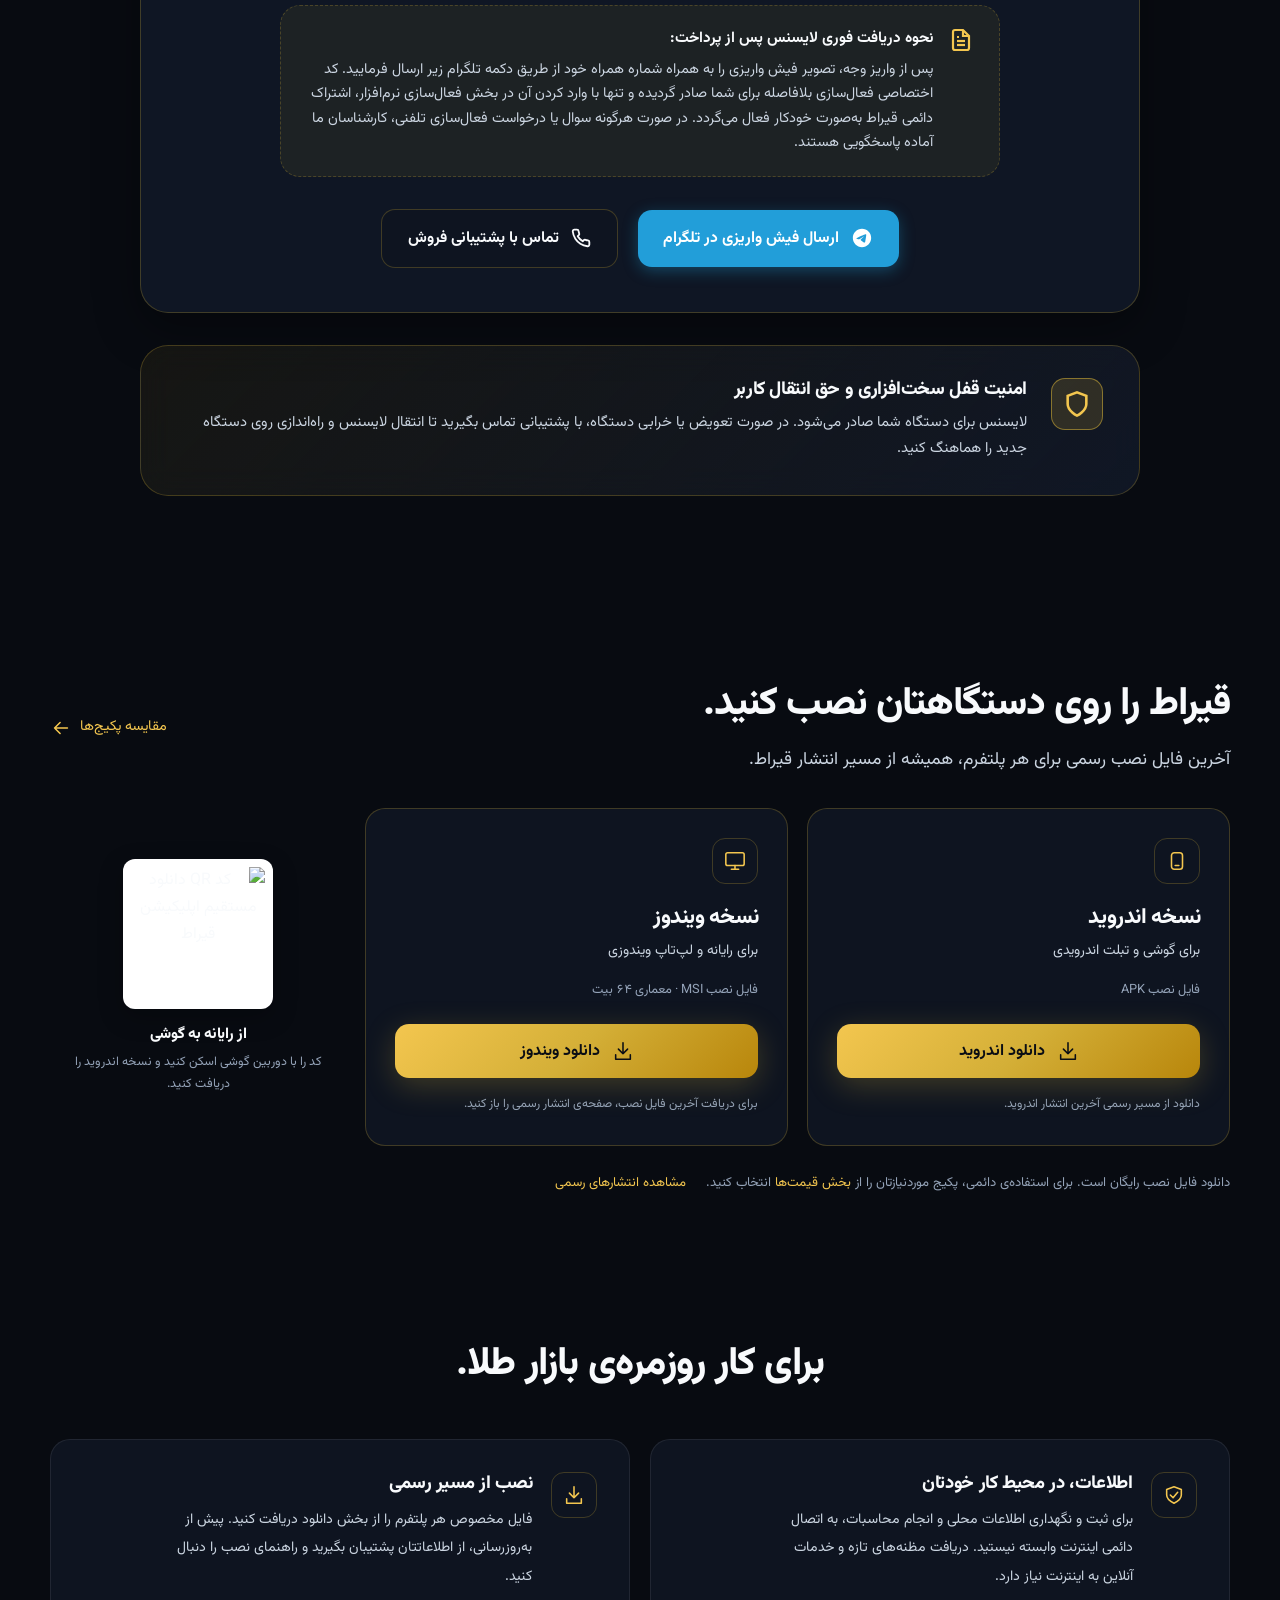
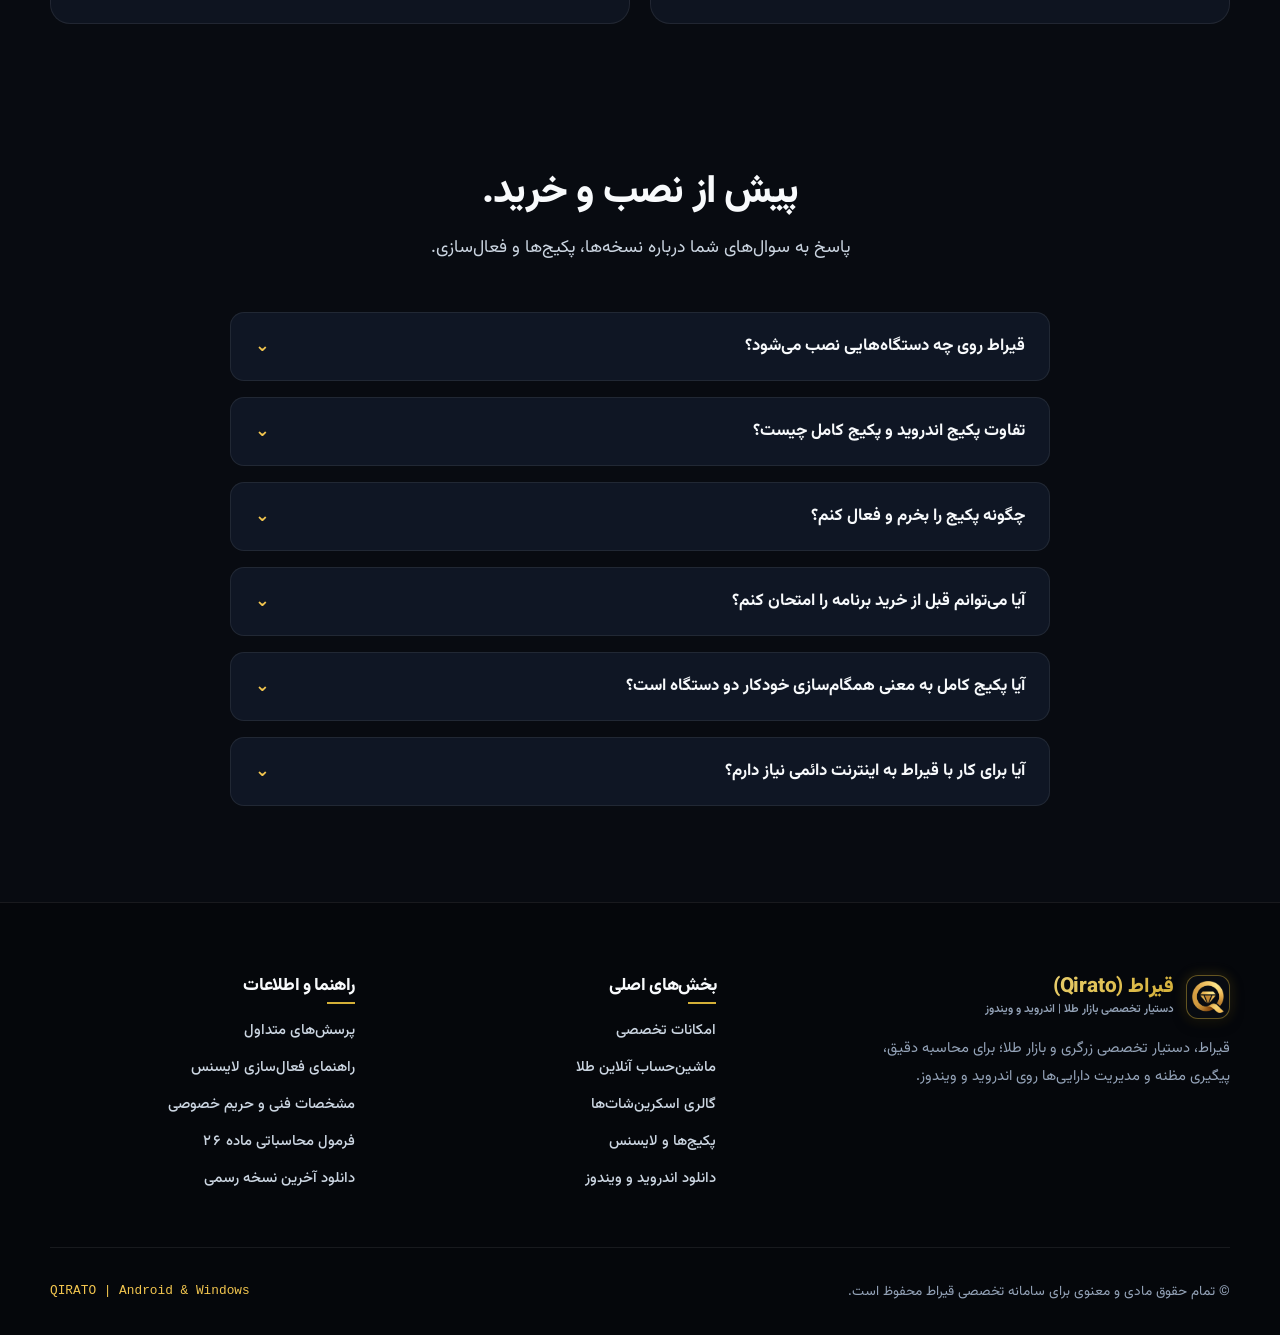
==== commit 15e6789b: "feat(trial): update landing page trial copy to 7 days" ====
--- a/index.html
+++ b/index.html
@@ -131,7 +131,7 @@
           "name": "آیا می‌توانم قبل از خرید برنامه را امتحان کنم؟",
           "acceptedAnswer": {
             "@type": "Answer",
-            "text": "بله. نسخه اندروید را از بخش دانلود نصب کنید و در شروع برنامه، دوره آزمایشی ۱۴ روزه را انتخاب کنید. برای شرایط استفاده آزمایشی نسخه ویندوز با فروش تماس بگیرید."
+            "text": "بله. برنامه را از بخش دانلود نصب کنید و در شروع برنامه، دوره آزمایشی ۷ روزه را فعال کنید."
           }
         },
         {
@@ -560,7 +560,7 @@
  <a href="tel:09905492104" class="btn-gold package-buy"><svg class="ui-icon" viewBox="0 0 24 24" fill="none" stroke="currentColor" stroke-width="1.7" stroke-linecap="round" stroke-linejoin="round" aria-hidden="true"><path d="M8 3H4c-2 12 5 19 17 17v-4l-5-2-2 2-6-6 2-2-2-5Z"/></svg> خرید پکیج کامل</a>
  </article>
 </div>
-<div class="trial-banner"><div><svg class="ui-icon" viewBox="0 0 24 24" fill="none" stroke="currentColor" stroke-width="1.7" stroke-linecap="round" stroke-linejoin="round" aria-hidden="true"><path d="m12 3 8 3v6c0 5-8 9-8 9s-8-4-8-9V6l8-3Z"/><path d="m8 12 3 3 5-6"/></svg><p><strong>اول با قیراط کار کنید، بعد تصمیم بگیرید.</strong><span>نسخه اندروید را نصب کنید و از دوره‌ی آزمایشی ۱۴ روزه استفاده کنید.</span></p></div><a href="#download">دانلود برنامه <svg class="ui-icon" viewBox="0 0 24 24" fill="none" stroke="currentColor" stroke-width="1.7" stroke-linecap="round" stroke-linejoin="round" aria-hidden="true"><path d="M19 12H5m6-6-6 6 6 6"/></svg></a></div>
+<div class="trial-banner"><div><svg class="ui-icon" viewBox="0 0 24 24" fill="none" stroke="currentColor" stroke-width="1.7" stroke-linecap="round" stroke-linejoin="round" aria-hidden="true"><path d="m12 3 8 3v6c0 5-8 9-8 9s-8-4-8-9V6l8-3Z"/><path d="m8 12 3 3 5-6"/></svg><p><strong>اول با قیراط کار کنید، بعد تصمیم بگیرید.</strong><span>برنامه را نصب کنید و از دوره‌ی آزمایشی ۷ روزه استفاده کنید.</span></p></div><a href="#download">دانلود برنامه <svg class="ui-icon" viewBox="0 0 24 24" fill="none" stroke="currentColor" stroke-width="1.7" stroke-linecap="round" stroke-linejoin="round" aria-hidden="true"><path d="M19 12H5m6-6-6 6 6 6"/></svg></a></div>
 
 <!-- Step-by-Step Activation Guide -->
         <div class="pricing-activation-container" id="activation-guide">
@@ -577,7 +577,7 @@
               <div class="pricing-step-num">۱</div>
               <h4 class="pricing-step-heading">نصب و فعال‌سازی تست رایگان</h4>
               <p class="pricing-step-text">
-                فایل مخصوص دستگاهتان را از بخش دانلود دریافت کنید. در نسخه اندروید، گزینه <strong>«شروع تست ۱۴ روزه رایگان»</strong> را در شروع برنامه انتخاب کنید.
+                فایل مخصوص دستگاهتان را از بخش دانلود دریافت کنید. در شروع برنامه، گزینه <strong>«شروع تست ۷ روزه رایگان»</strong> را برای فعال‌سازی انتخاب کنید.
               </p>
             </div>
 
@@ -784,7 +784,7 @@
     <!-- =========================================================================
          FAQ Accordion Section
          ========================================================================= -->
-    <section class="faq-section" id="faq"><div class="container"><div class="section-header"><h2 class="section-title">پیش از نصب و خرید.</h2><p class="section-subtitle">پاسخ به سوال‌های شما درباره نسخه‌ها، پکیج‌ها و فعال‌سازی.</p></div><div class="faq-list"><div class="faq-item"><button class="faq-question" aria-expanded="false"><span>قیراط روی چه دستگاه‌هایی نصب می‌شود؟</span><span class="faq-icon" aria-hidden="true">⌄</span></button><div class="faq-answer">قیراط نسخه اندروید برای گوشی و تبلت، و نسخه ویندوز با فایل نصب MSI برای رایانه‌های ۶۴ بیتی دارد. فایل مناسب دستگاهتان را از بخش دانلود دریافت کنید.</div></div><div class="faq-item"><button class="faq-question" aria-expanded="false"><span>تفاوت پکیج اندروید و پکیج کامل چیست؟</span><span class="faq-icon" aria-hidden="true">⌄</span></button><div class="faq-answer">پکیج اندروید با قیمت ویژه ۹٬۹۹۹٬۰۰۰ تومان، شامل لایسنس نسخه اندروید است. پکیج کامل ۲۵٬۰۰۰٬۰۰۰ تومان است و نسخه اندروید و ویندوز را با هم شامل می‌شود. امکانات هر نسخه متناسب با پلتفرم آن است.</div></div><div class="faq-item"><button class="faq-question" aria-expanded="false"><span>چگونه پکیج را بخرم و فعال کنم؟</span><span class="faq-icon" aria-hidden="true">⌄</span></button><div class="faq-answer">دکمه خرید هر پکیج، تماس با فروش قیراط را باز می‌کند. ابتدا پکیج و روش فعال‌سازی را هماهنگ کنید، سپس طبق راهنمای فروش پرداخت و لایسنس را ثبت کنید.</div></div><div class="faq-item"><button class="faq-question" aria-expanded="false"><span>آیا می‌توانم قبل از خرید برنامه را امتحان کنم؟</span><span class="faq-icon" aria-hidden="true">⌄</span></button><div class="faq-answer">بله. نسخه اندروید را از بخش دانلود نصب کنید و در شروع برنامه، دوره آزمایشی ۱۴ روزه را انتخاب کنید. برای شرایط استفاده آزمایشی نسخه ویندوز با فروش تماس بگیرید.</div></div><div class="faq-item"><button class="faq-question" aria-expanded="false"><span>آیا پکیج کامل به معنی همگام‌سازی خودکار دو دستگاه است؟</span><span class="faq-icon" aria-hidden="true">⌄</span></button><div class="faq-answer">پکیج کامل شامل دریافت و فعال‌سازی هر دو نسخه است. شرایط اتصال و همگام‌سازی اطلاعات را پیش از خرید با تیم فروش بررسی کنید.</div></div><div class="faq-item"><button class="faq-question" aria-expanded="false"><span>آیا برای کار با قیراط به اینترنت دائمی نیاز دارم؟</span><span class="faq-icon" aria-hidden="true">⌄</span></button><div class="faq-answer">محاسبات و کار با اطلاعات محلی به اتصال دائمی اینترنت نیاز ندارند. برای دریافت مظنه‌های تازه، دانلود نسخه جدید و استفاده از خدمات آنلاین باید به اینترنت متصل باشید.</div></div></div></div></section>
+    <section class="faq-section" id="faq"><div class="container"><div class="section-header"><h2 class="section-title">پیش از نصب و خرید.</h2><p class="section-subtitle">پاسخ به سوال‌های شما درباره نسخه‌ها، پکیج‌ها و فعال‌سازی.</p></div><div class="faq-list"><div class="faq-item"><button class="faq-question" aria-expanded="false"><span>قیراط روی چه دستگاه‌هایی نصب می‌شود؟</span><span class="faq-icon" aria-hidden="true">⌄</span></button><div class="faq-answer">قیراط نسخه اندروید برای گوشی و تبلت، و نسخه ویندوز با فایل نصب MSI برای رایانه‌های ۶۴ بیتی دارد. فایل مناسب دستگاهتان را از بخش دانلود دریافت کنید.</div></div><div class="faq-item"><button class="faq-question" aria-expanded="false"><span>تفاوت پکیج اندروید و پکیج کامل چیست؟</span><span class="faq-icon" aria-hidden="true">⌄</span></button><div class="faq-answer">پکیج اندروید با قیمت ویژه ۹٬۹۹۹٬۰۰۰ تومان، شامل لایسنس نسخه اندروید است. پکیج کامل ۲۵٬۰۰۰٬۰۰۰ تومان است و نسخه اندروید و ویندوز را با هم شامل می‌شود. امکانات هر نسخه متناسب با پلتفرم آن است.</div></div><div class="faq-item"><button class="faq-question" aria-expanded="false"><span>چگونه پکیج را بخرم و فعال کنم؟</span><span class="faq-icon" aria-hidden="true">⌄</span></button><div class="faq-answer">دکمه خرید هر پکیج، تماس با فروش قیراط را باز می‌کند. ابتدا پکیج و روش فعال‌سازی را هماهنگ کنید، سپس طبق راهنمای فروش پرداخت و لایسنس را ثبت کنید.</div></div><div class="faq-item"><button class="faq-question" aria-expanded="false"><span>آیا می‌توانم قبل از خرید برنامه را امتحان کنم؟</span><span class="faq-icon" aria-hidden="true">⌄</span></button><div class="faq-answer">بله. برنامه را از بخش دانلود نصب کنید و در شروع برنامه، دوره آزمایشی ۷ روزه را فعال کنید.</div></div><div class="faq-item"><button class="faq-question" aria-expanded="false"><span>آیا پکیج کامل به معنی همگام‌سازی خودکار دو دستگاه است؟</span><span class="faq-icon" aria-hidden="true">⌄</span></button><div class="faq-answer">پکیج کامل شامل دریافت و فعال‌سازی هر دو نسخه است. شرایط اتصال و همگام‌سازی اطلاعات را پیش از خرید با تیم فروش بررسی کنید.</div></div><div class="faq-item"><button class="faq-question" aria-expanded="false"><span>آیا برای کار با قیراط به اینترنت دائمی نیاز دارم؟</span><span class="faq-icon" aria-hidden="true">⌄</span></button><div class="faq-answer">محاسبات و کار با اطلاعات محلی به اتصال دائمی اینترنت نیاز ندارند. برای دریافت مظنه‌های تازه، دانلود نسخه جدید و استفاده از خدمات آنلاین باید به اینترنت متصل باشید.</div></div></div></div></section>
   </main>
 
   <!-- =========================================================================
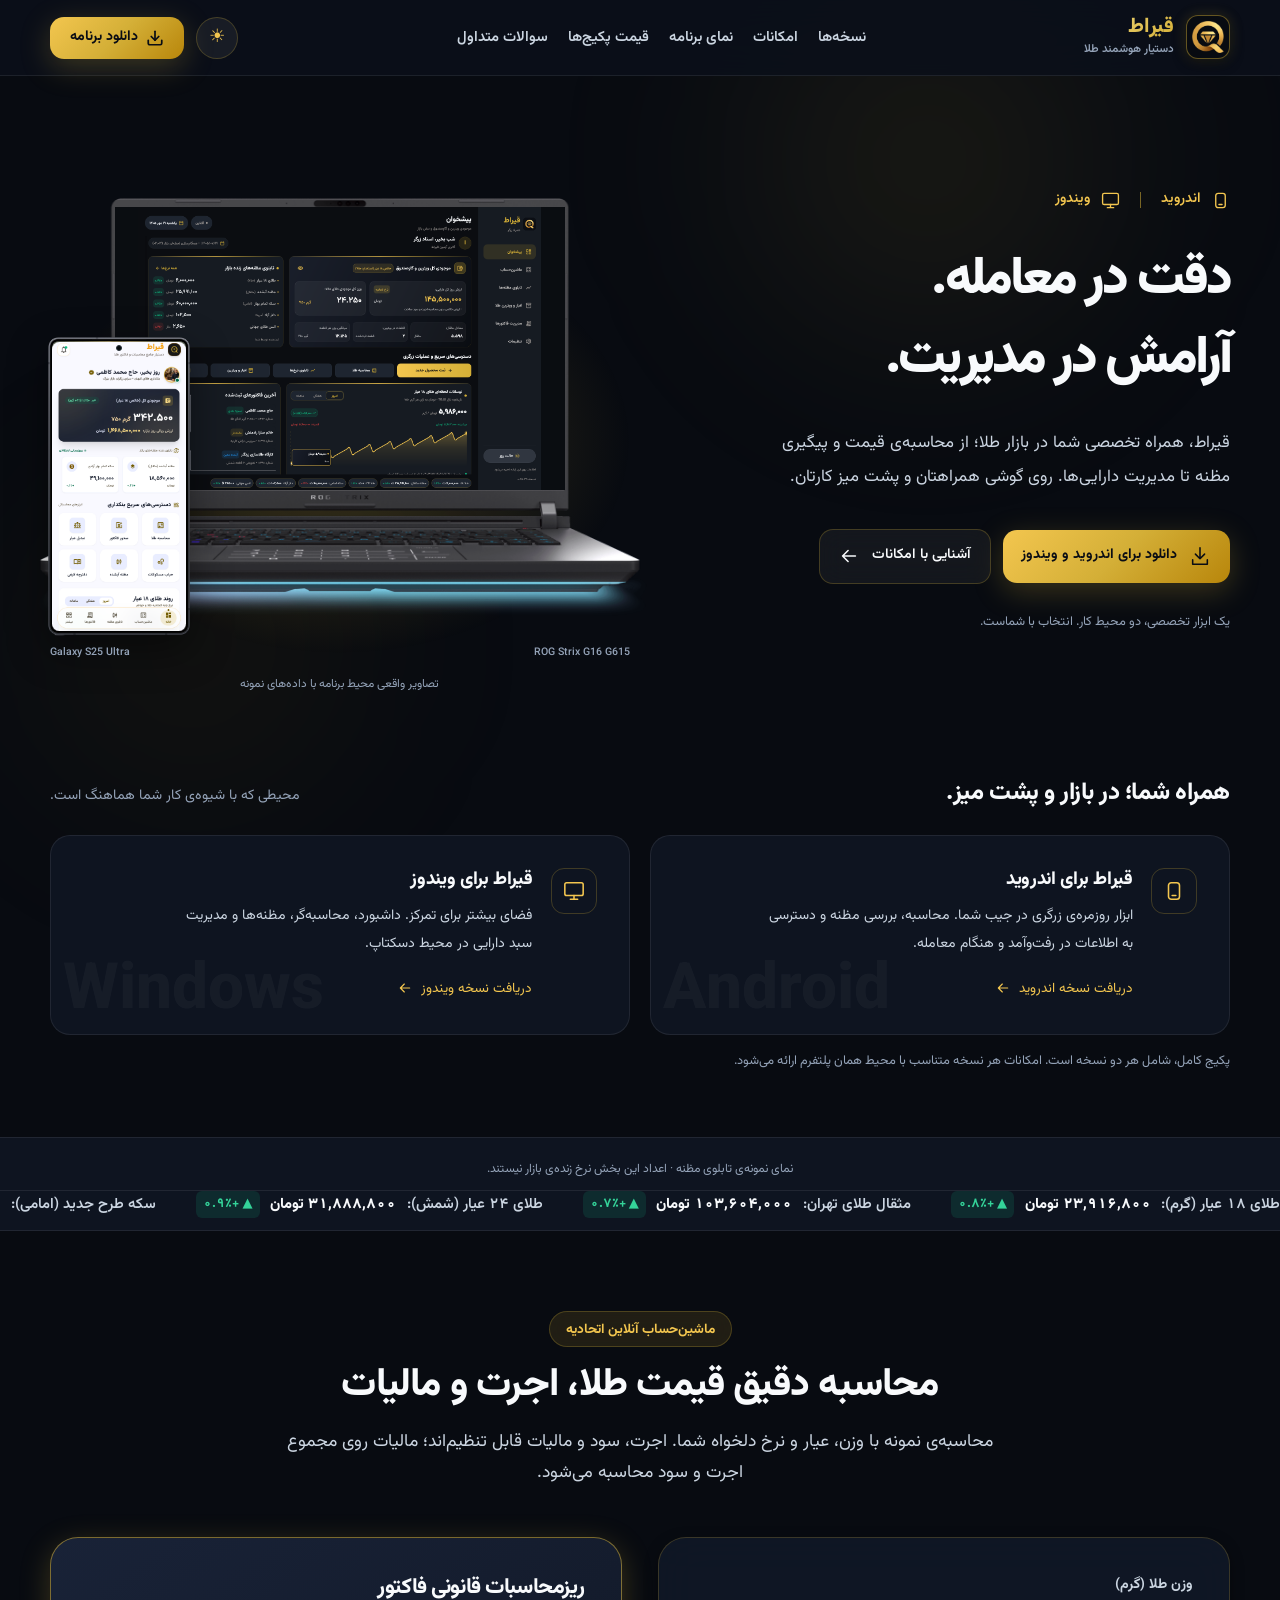
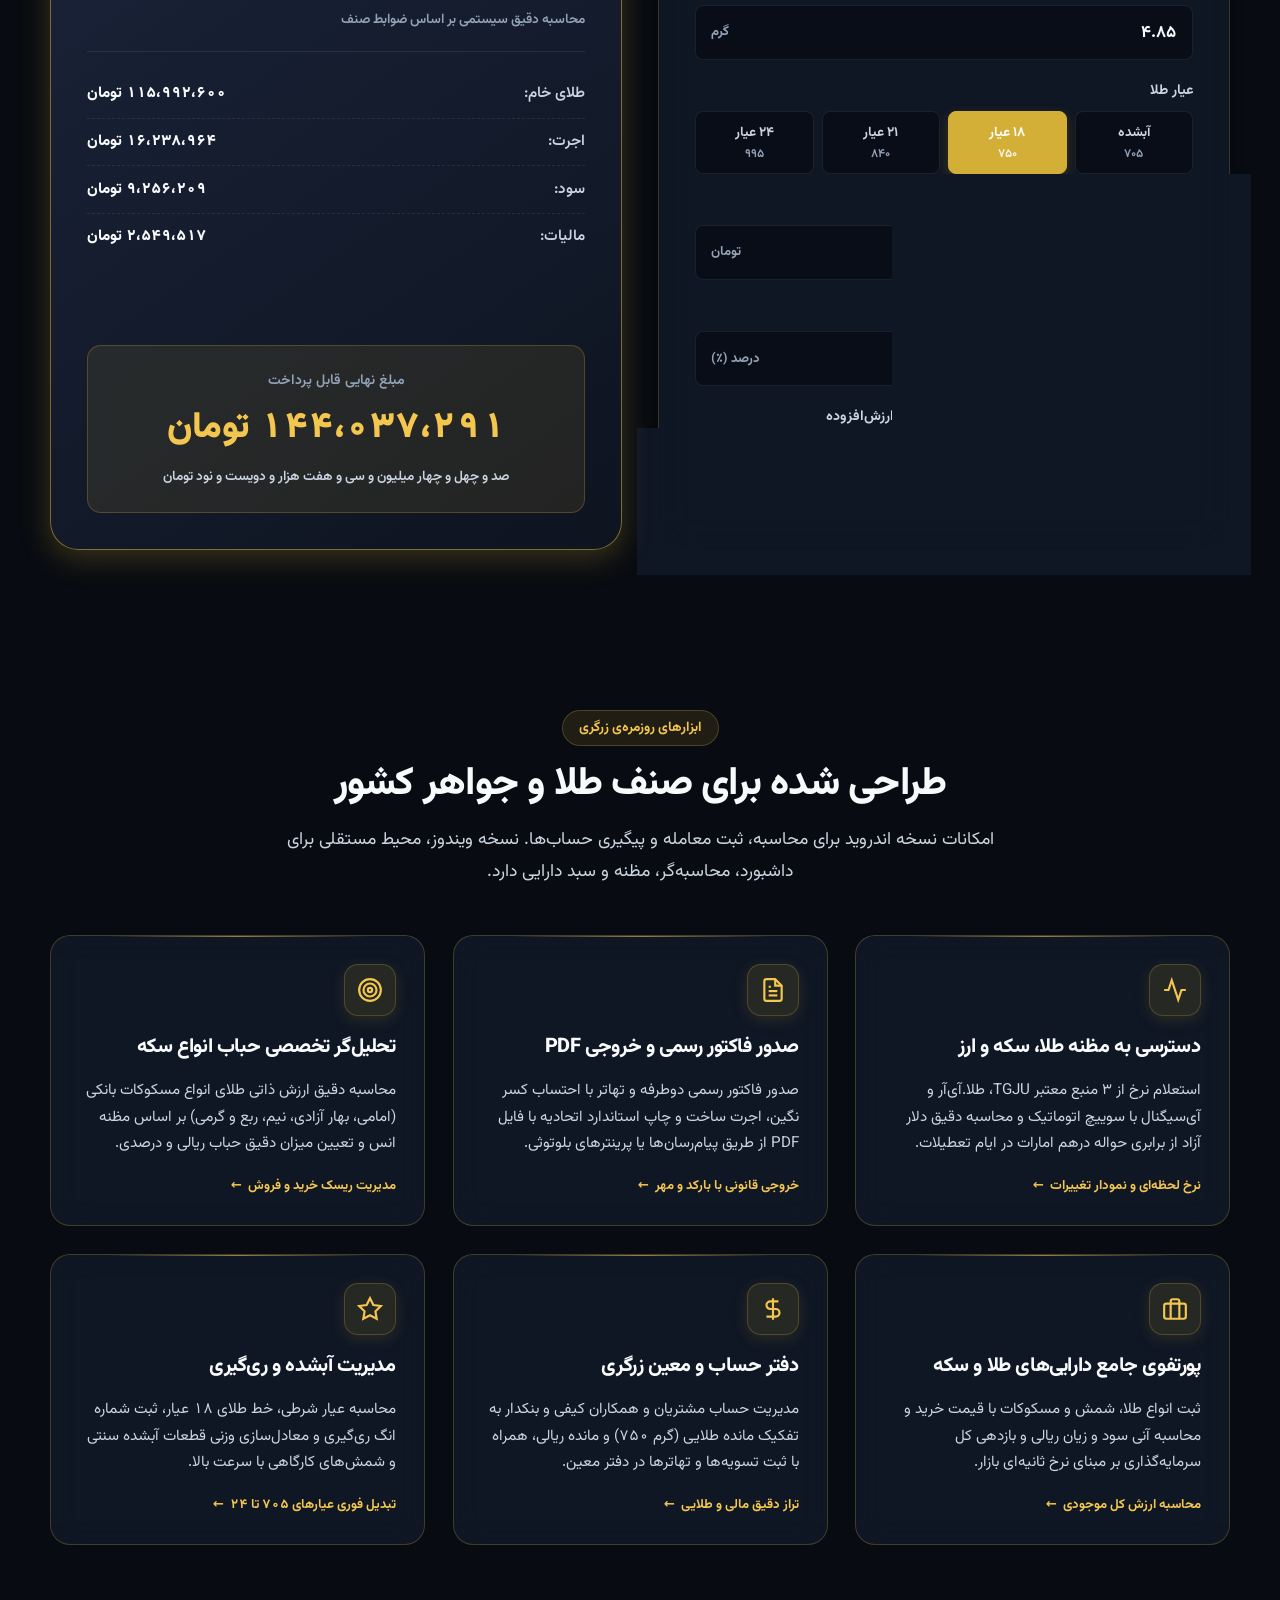
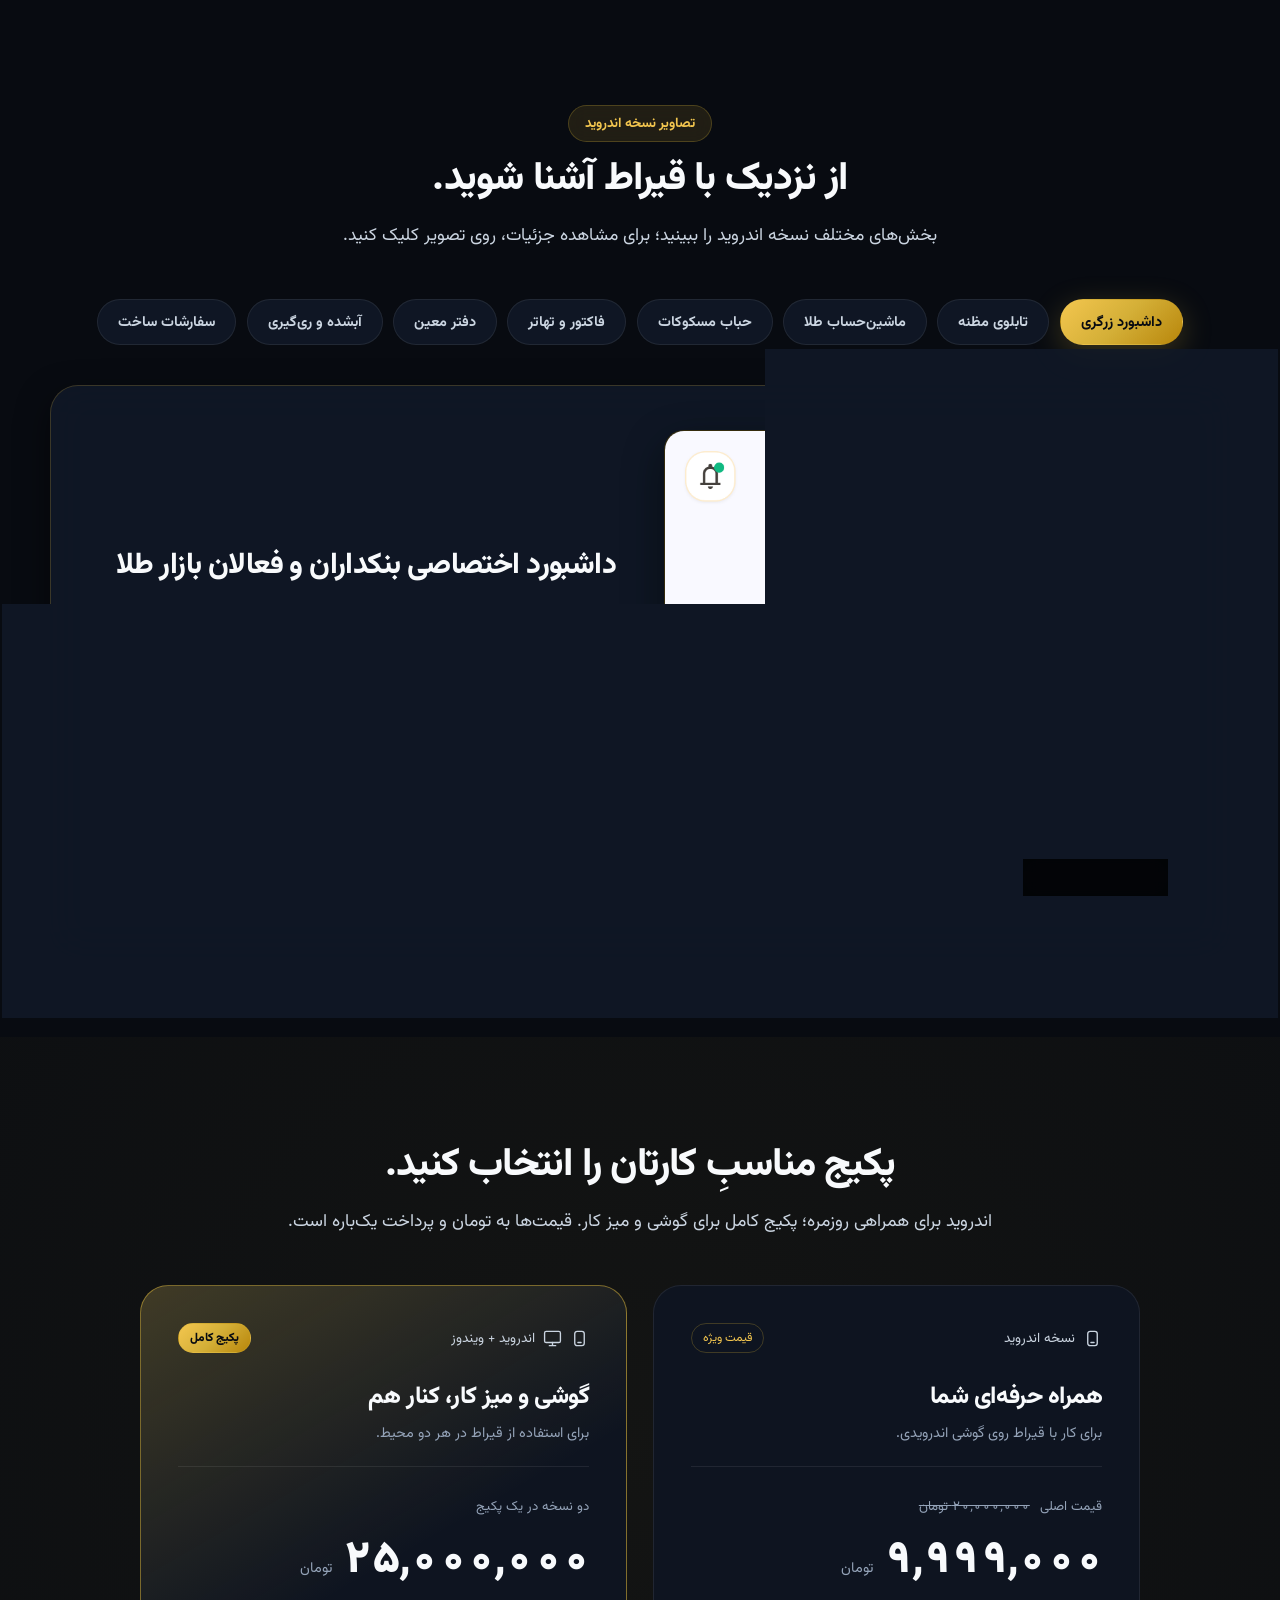
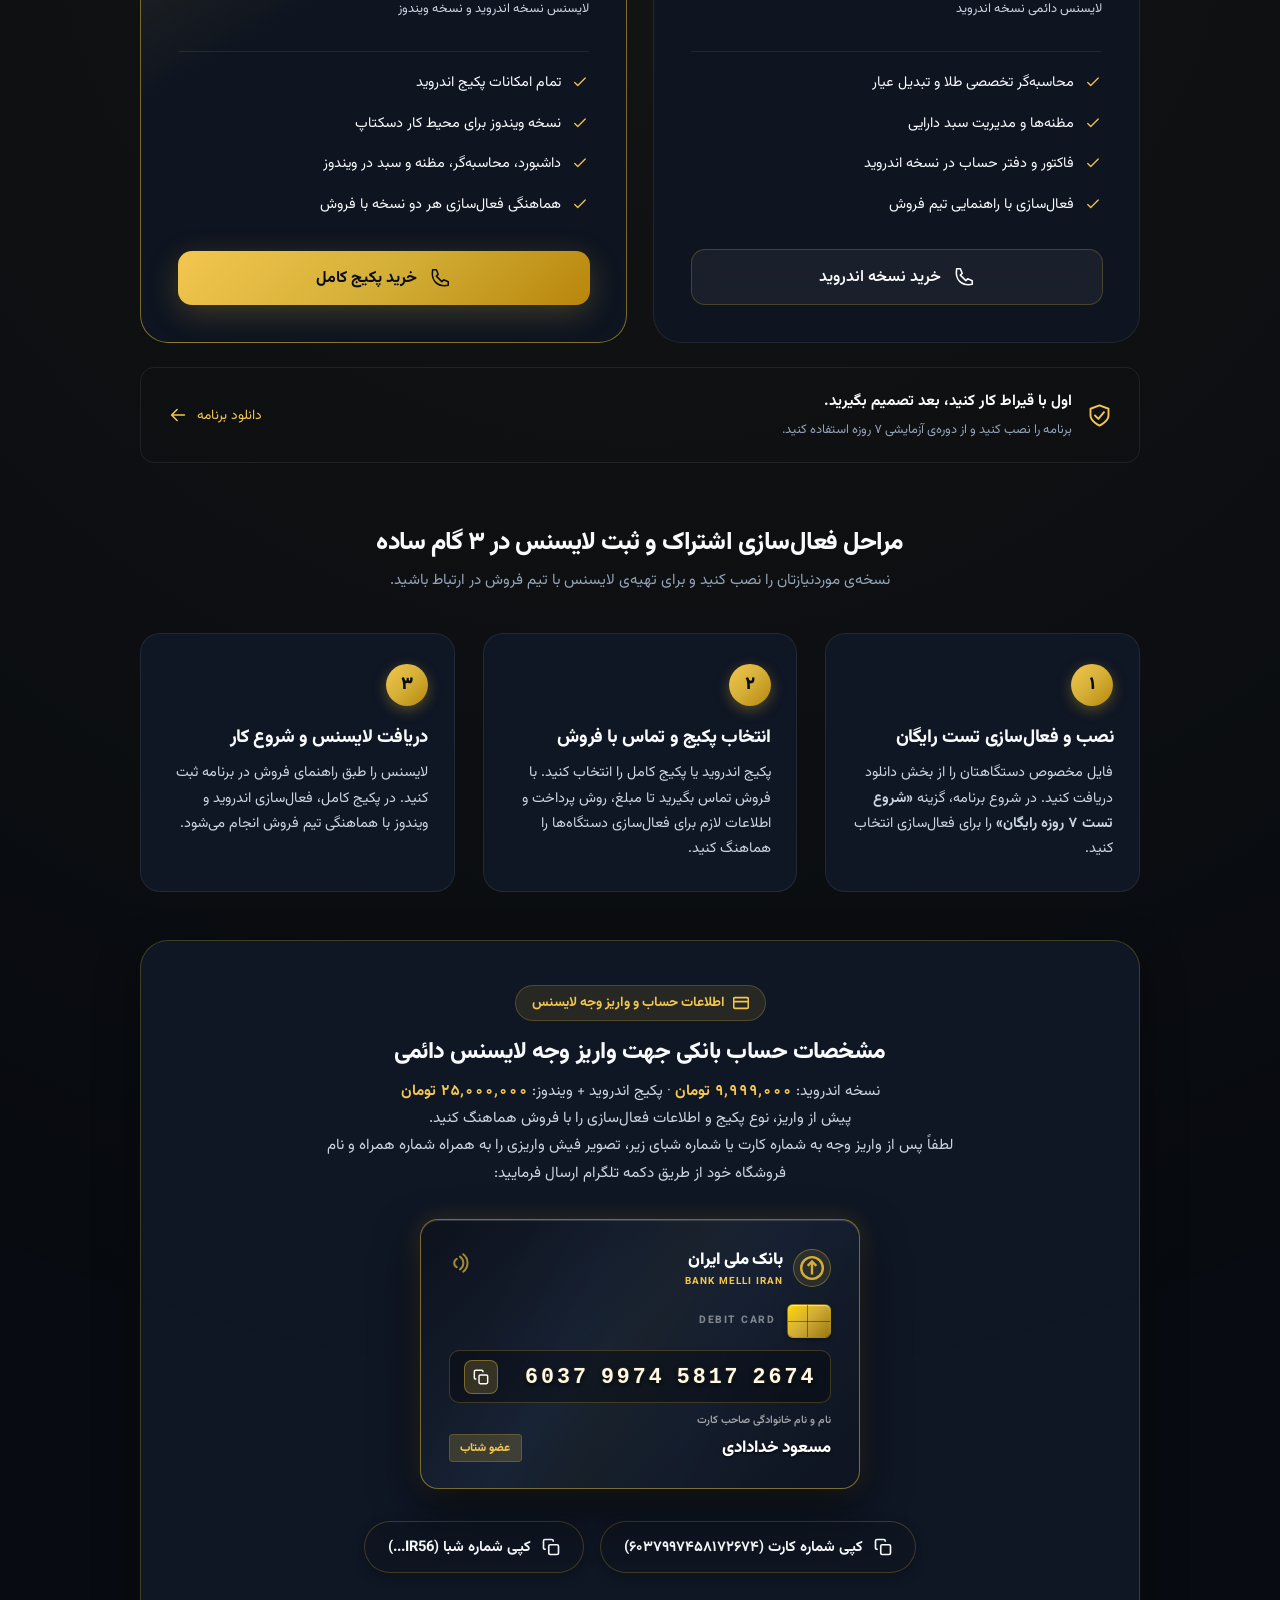
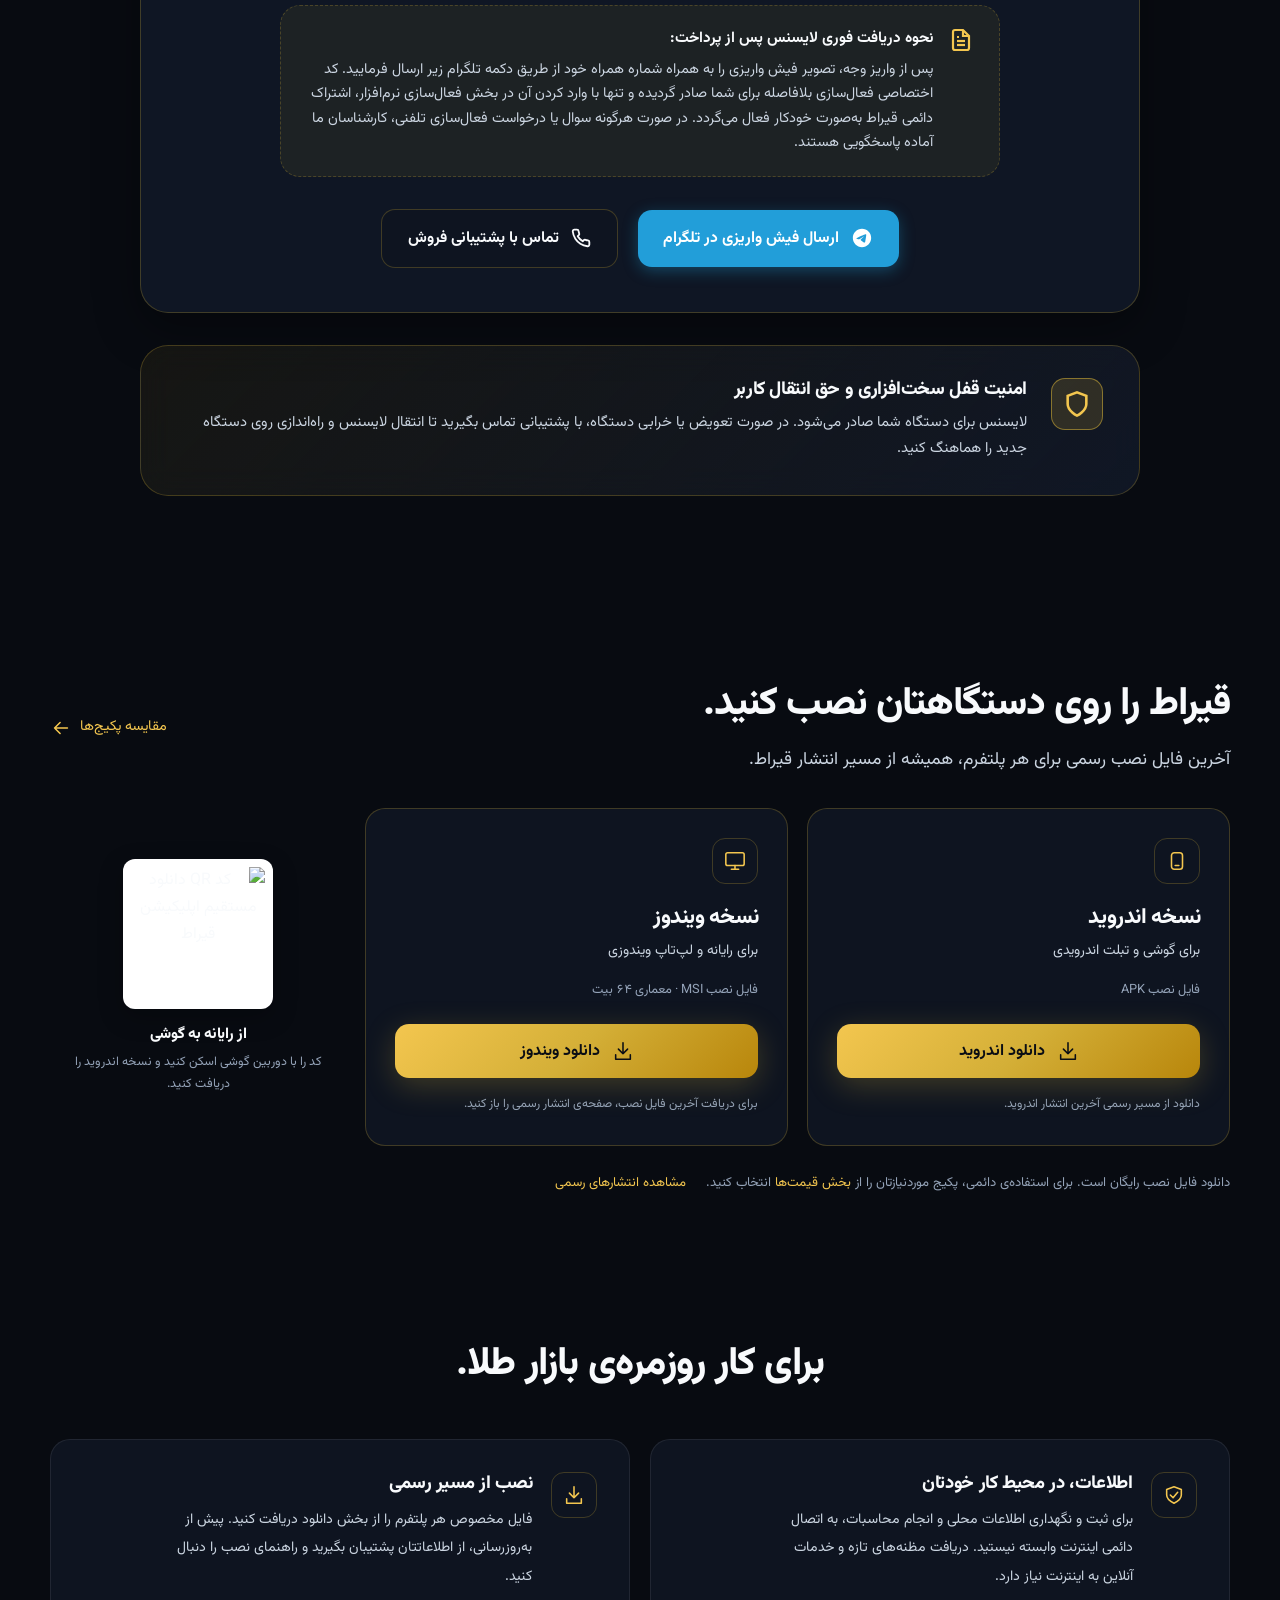
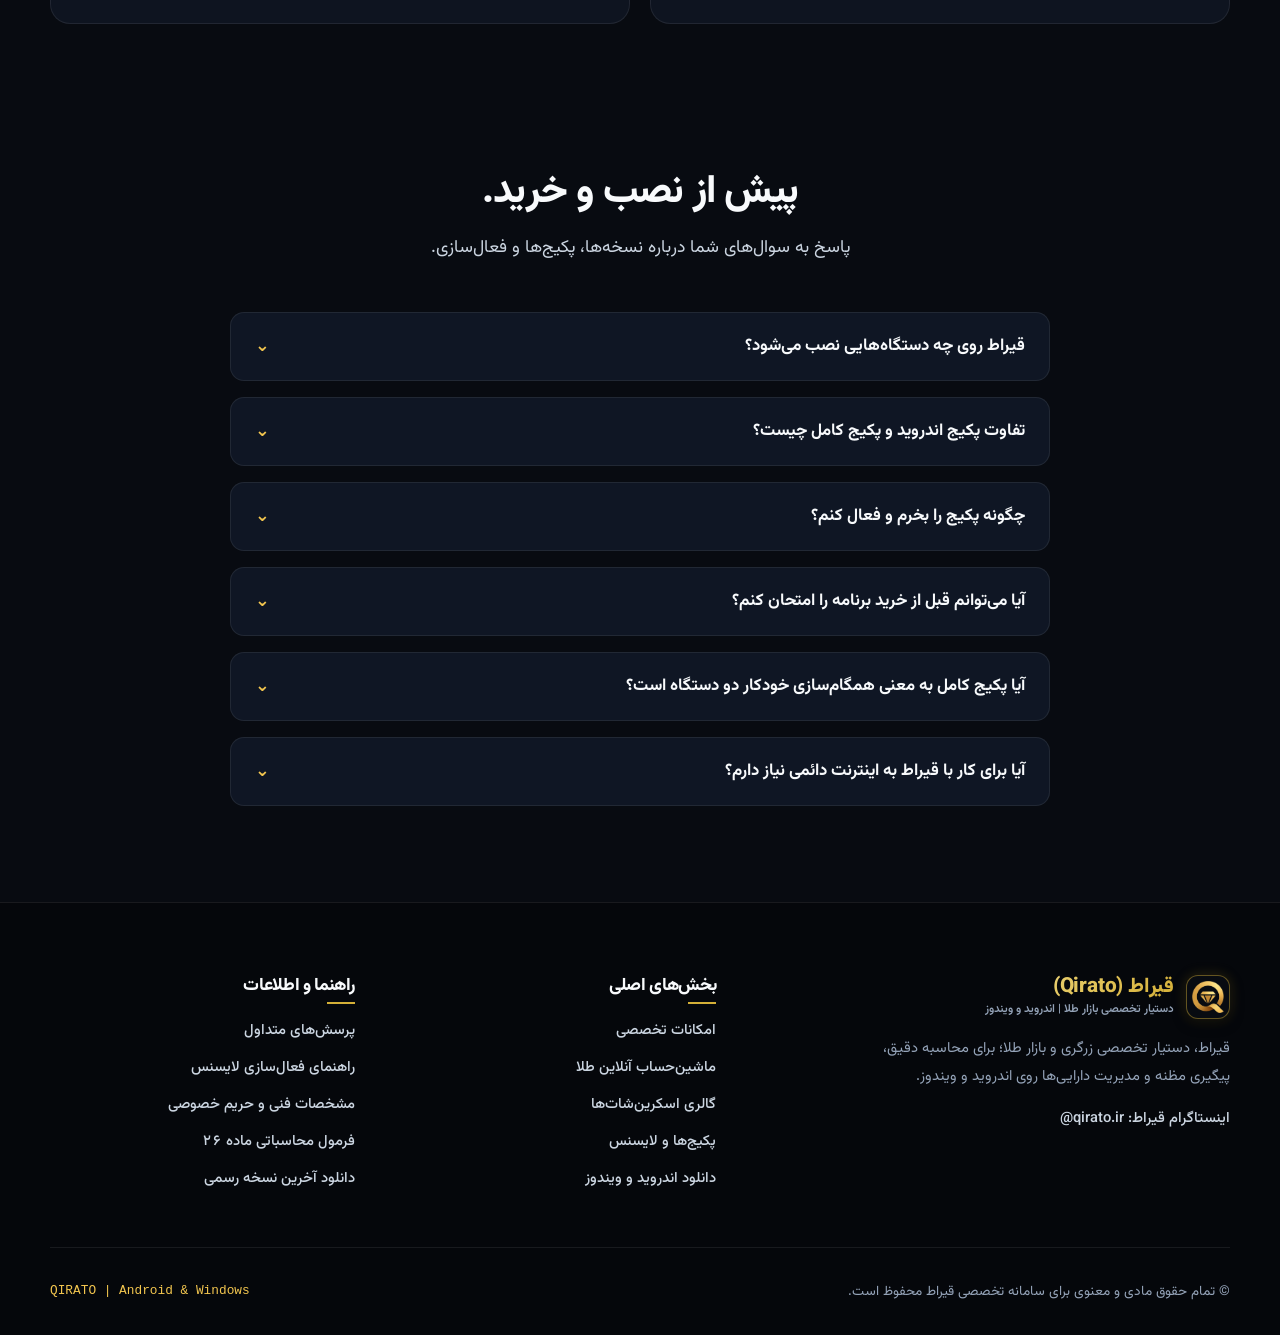
==== commit e2cb37be: "feat(landing): add official Qirato Instagram link" ====
--- a/index.html
+++ b/index.html
@@ -806,6 +806,7 @@
           <p class="footer-desc">
             قیراط، دستیار تخصصی زرگری و بازار طلا؛ برای محاسبه دقیق، پیگیری مظنه و مدیریت دارایی‌ها روی اندروید و ویندوز.
           </p>
+          <a href="https://www.instagram.com/qirato.ir/" class="footer-link" target="_blank" rel="noopener noreferrer">اینستاگرام قیراط: <bdi dir="ltr">@qirato.ir</bdi></a>
         </div>
 
         <div>
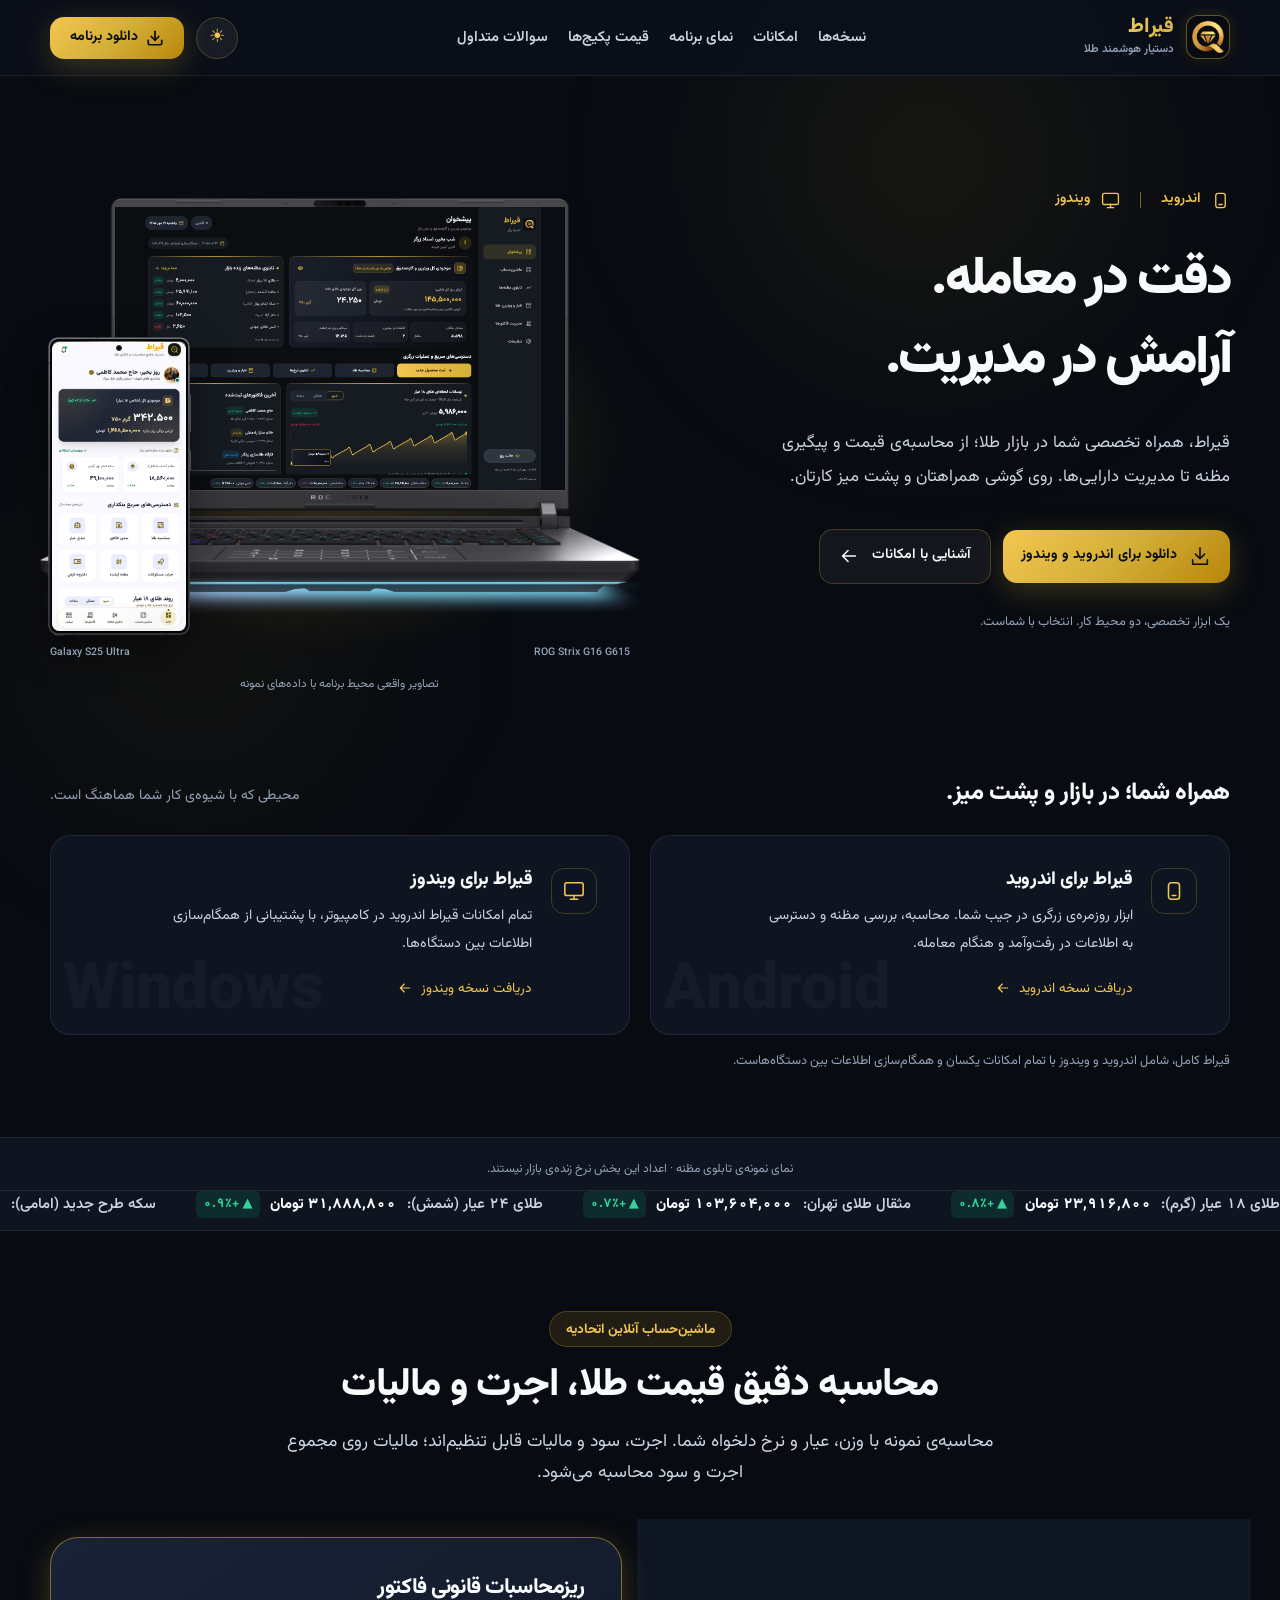
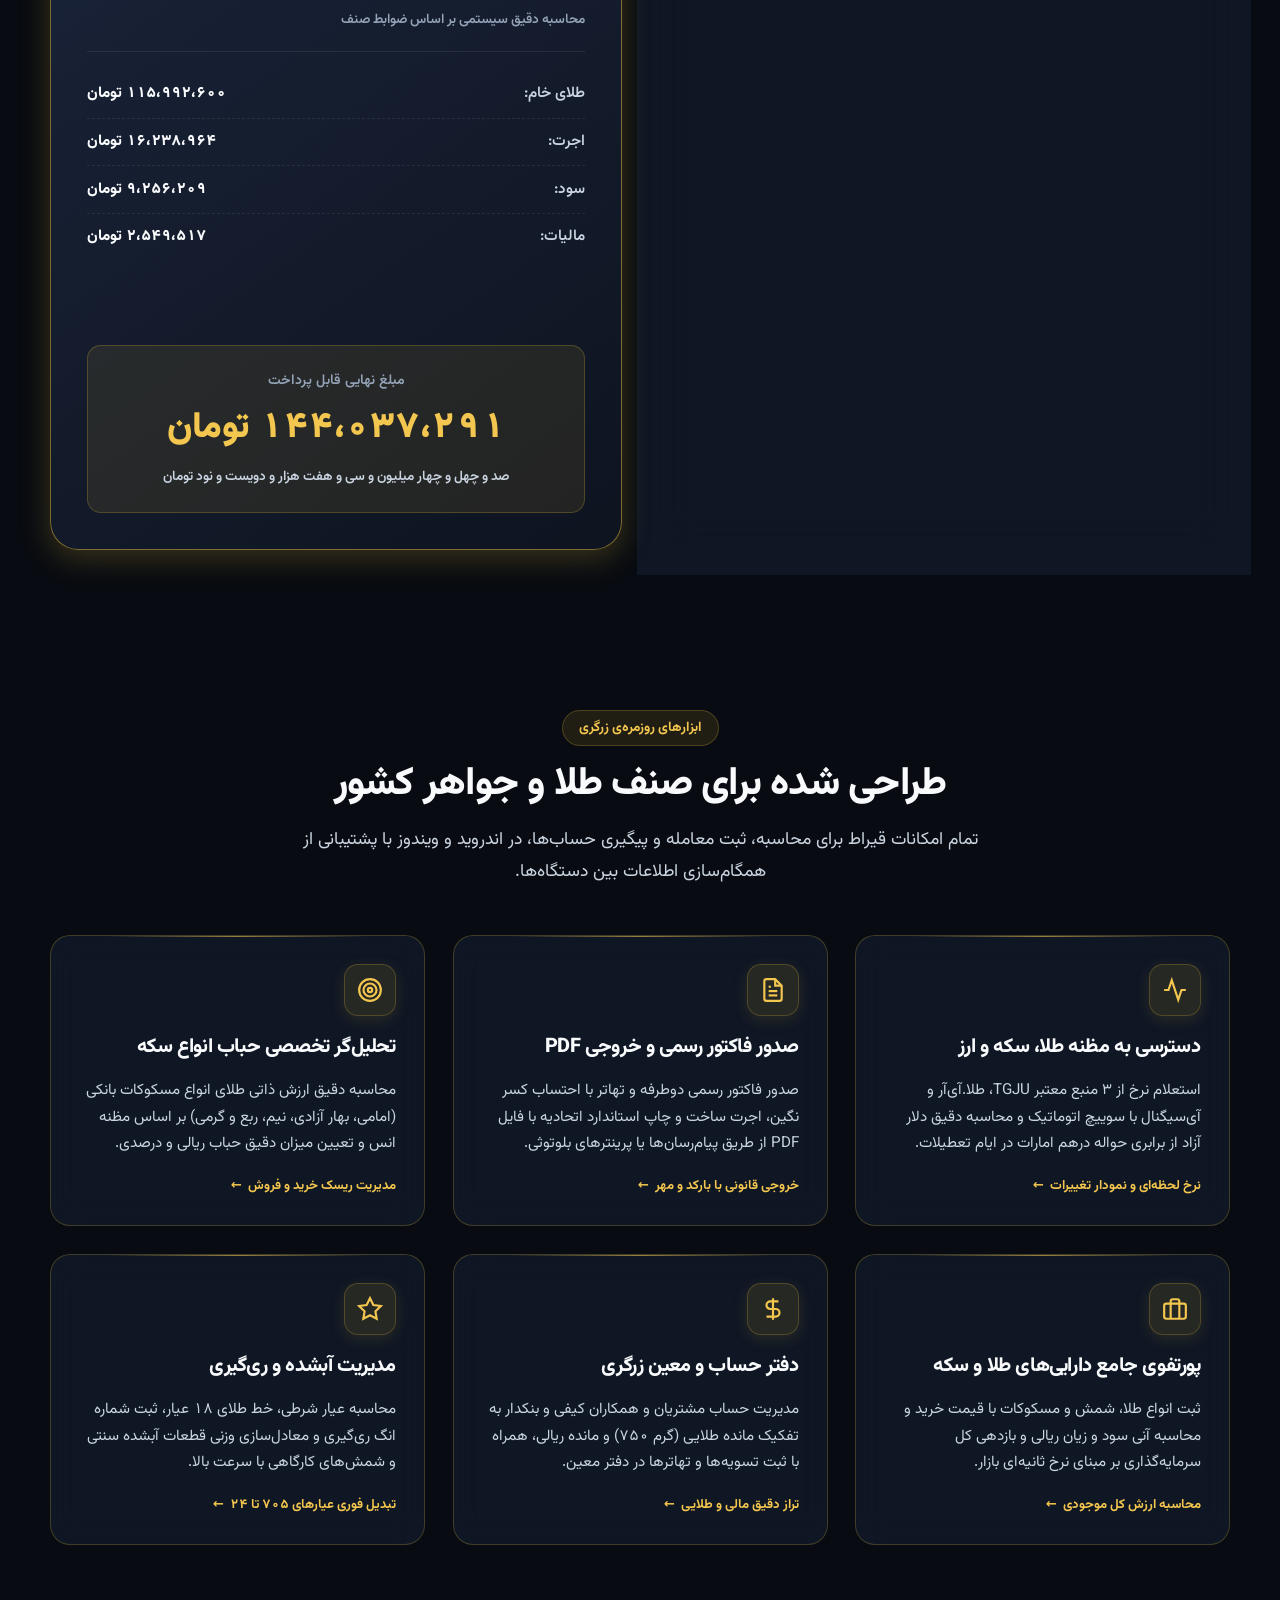
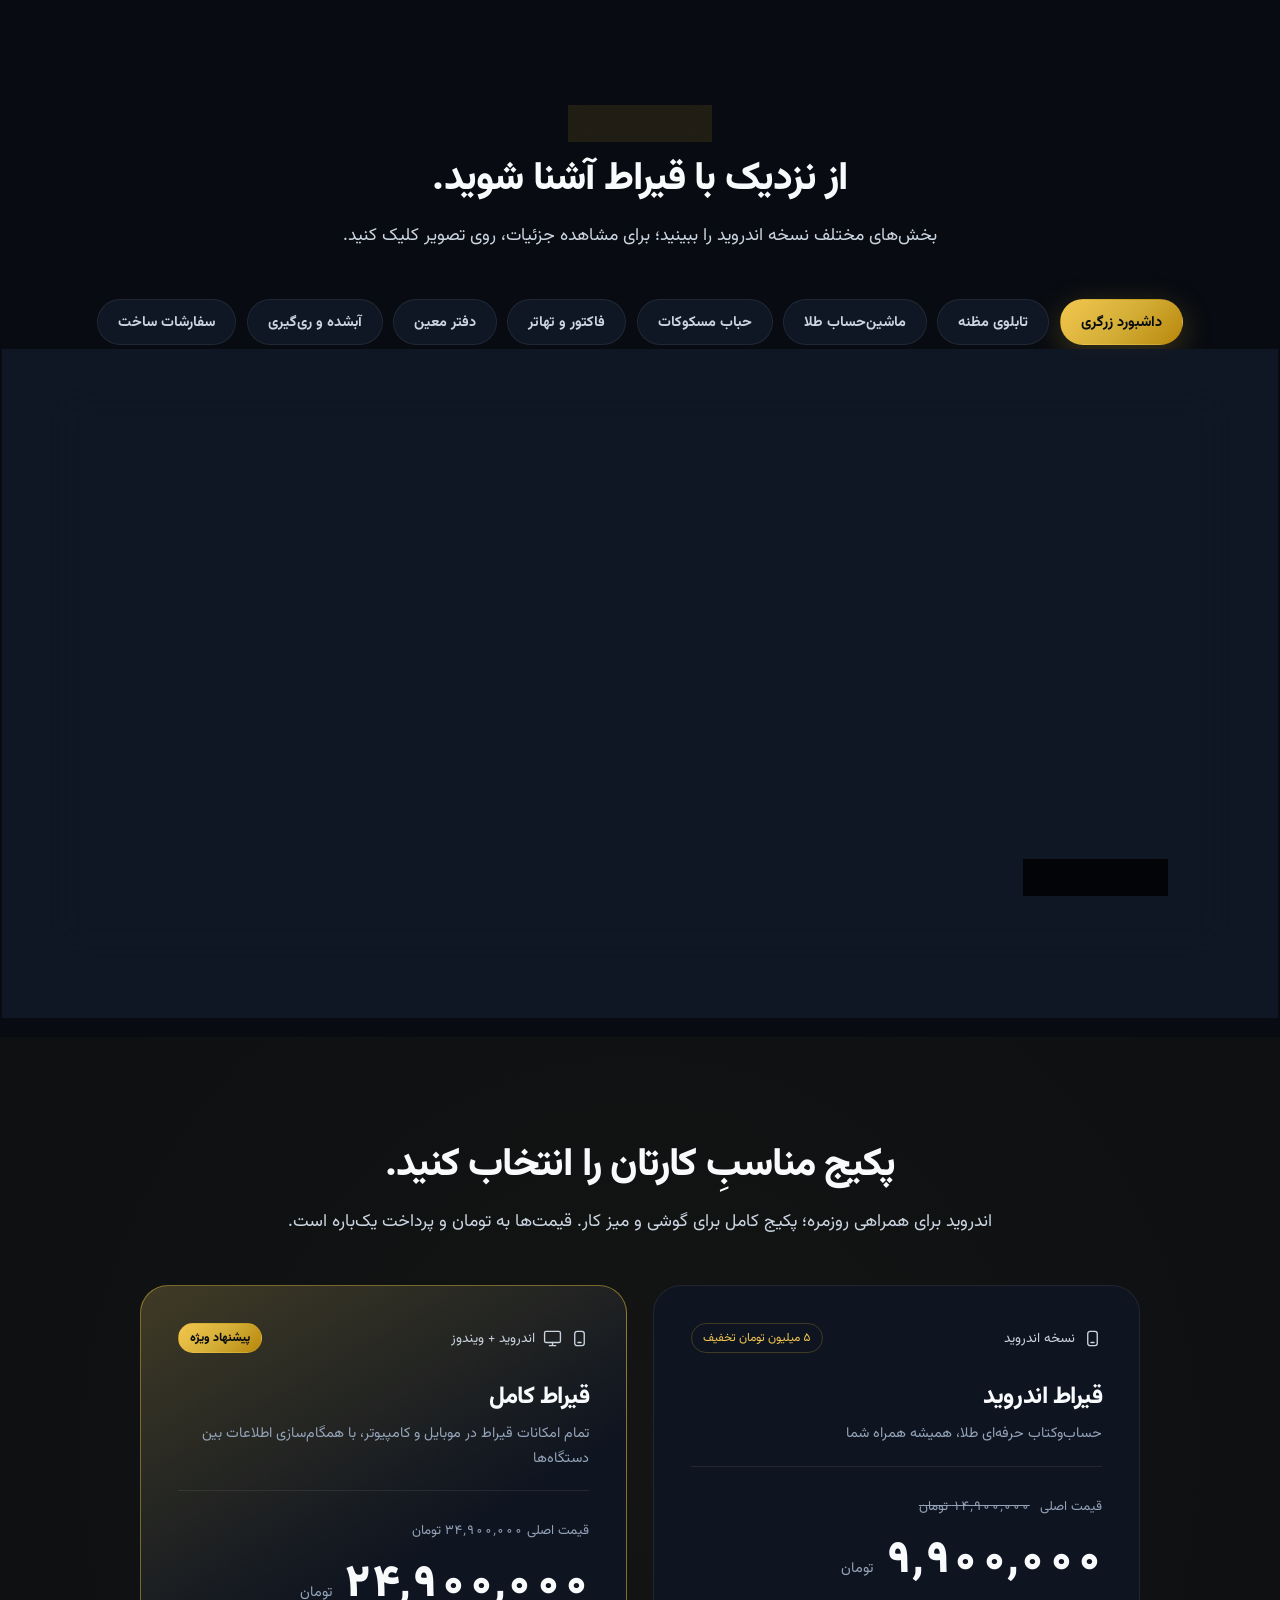
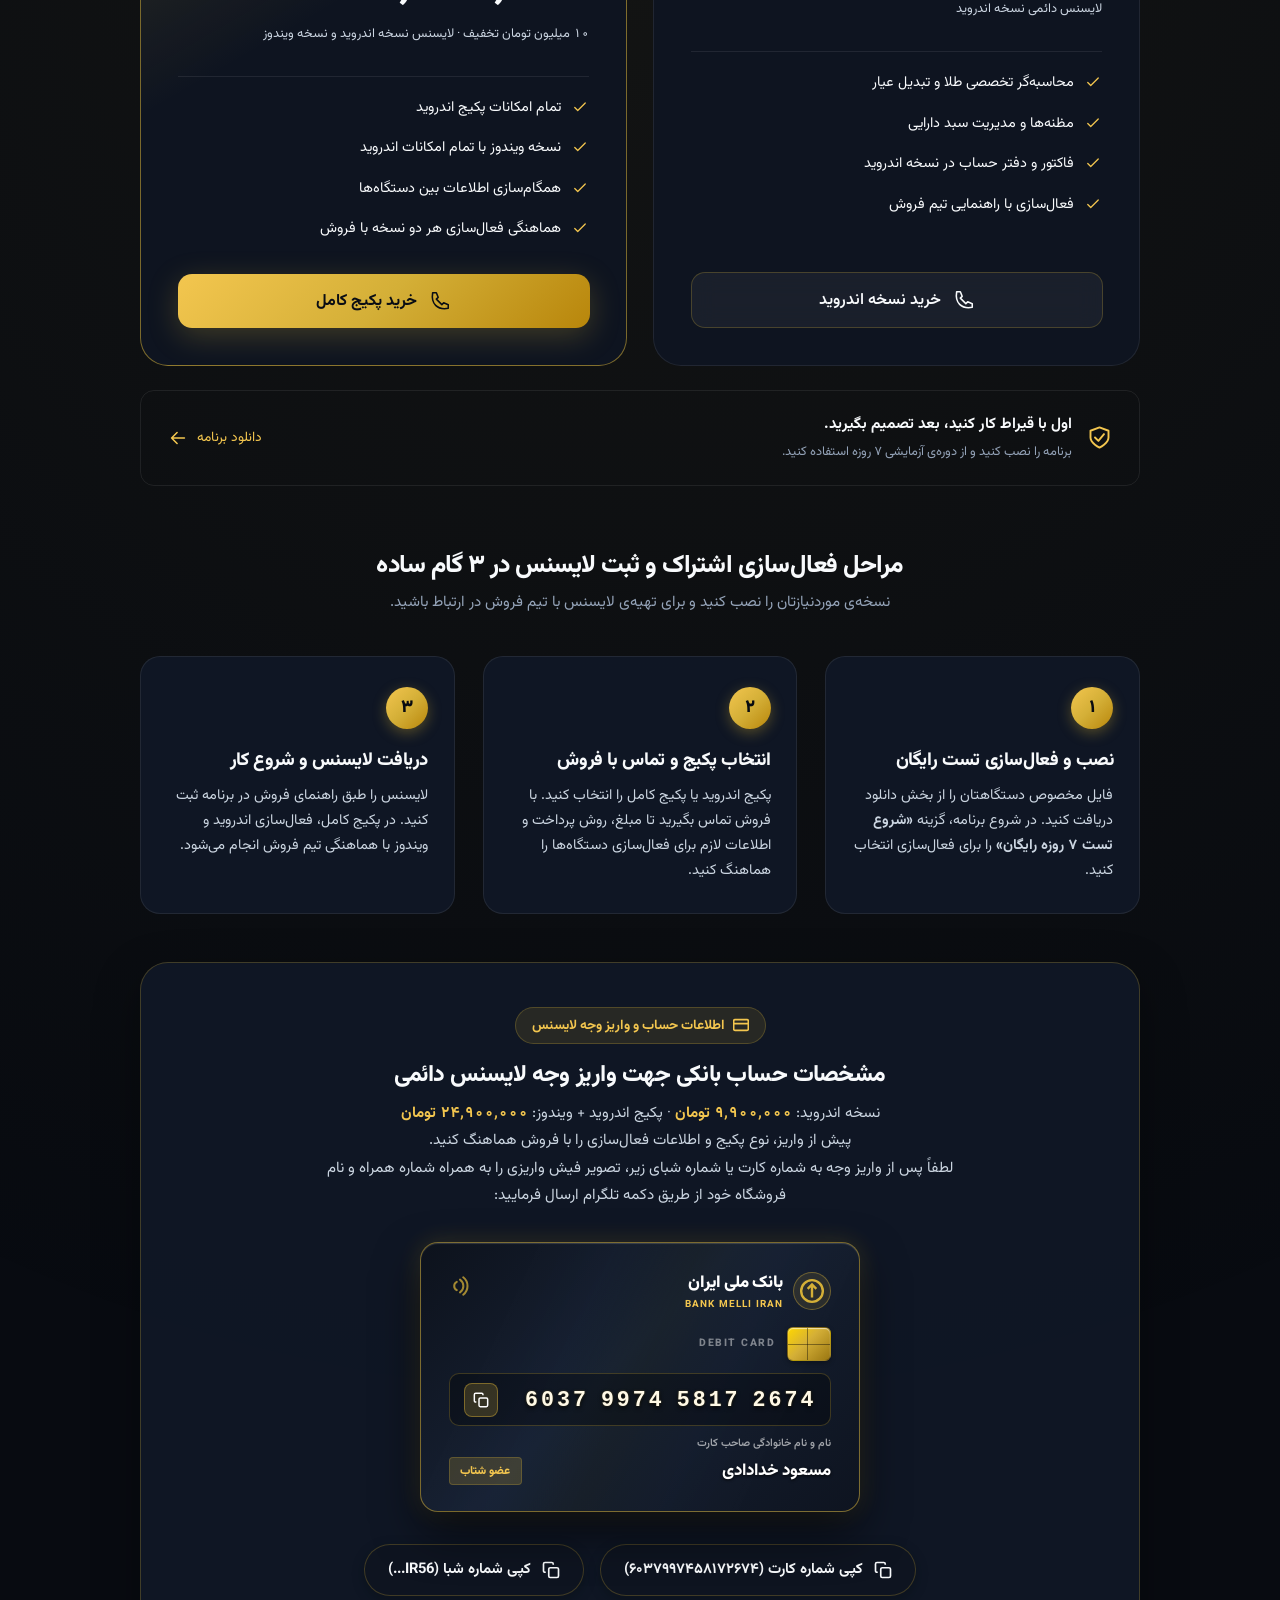
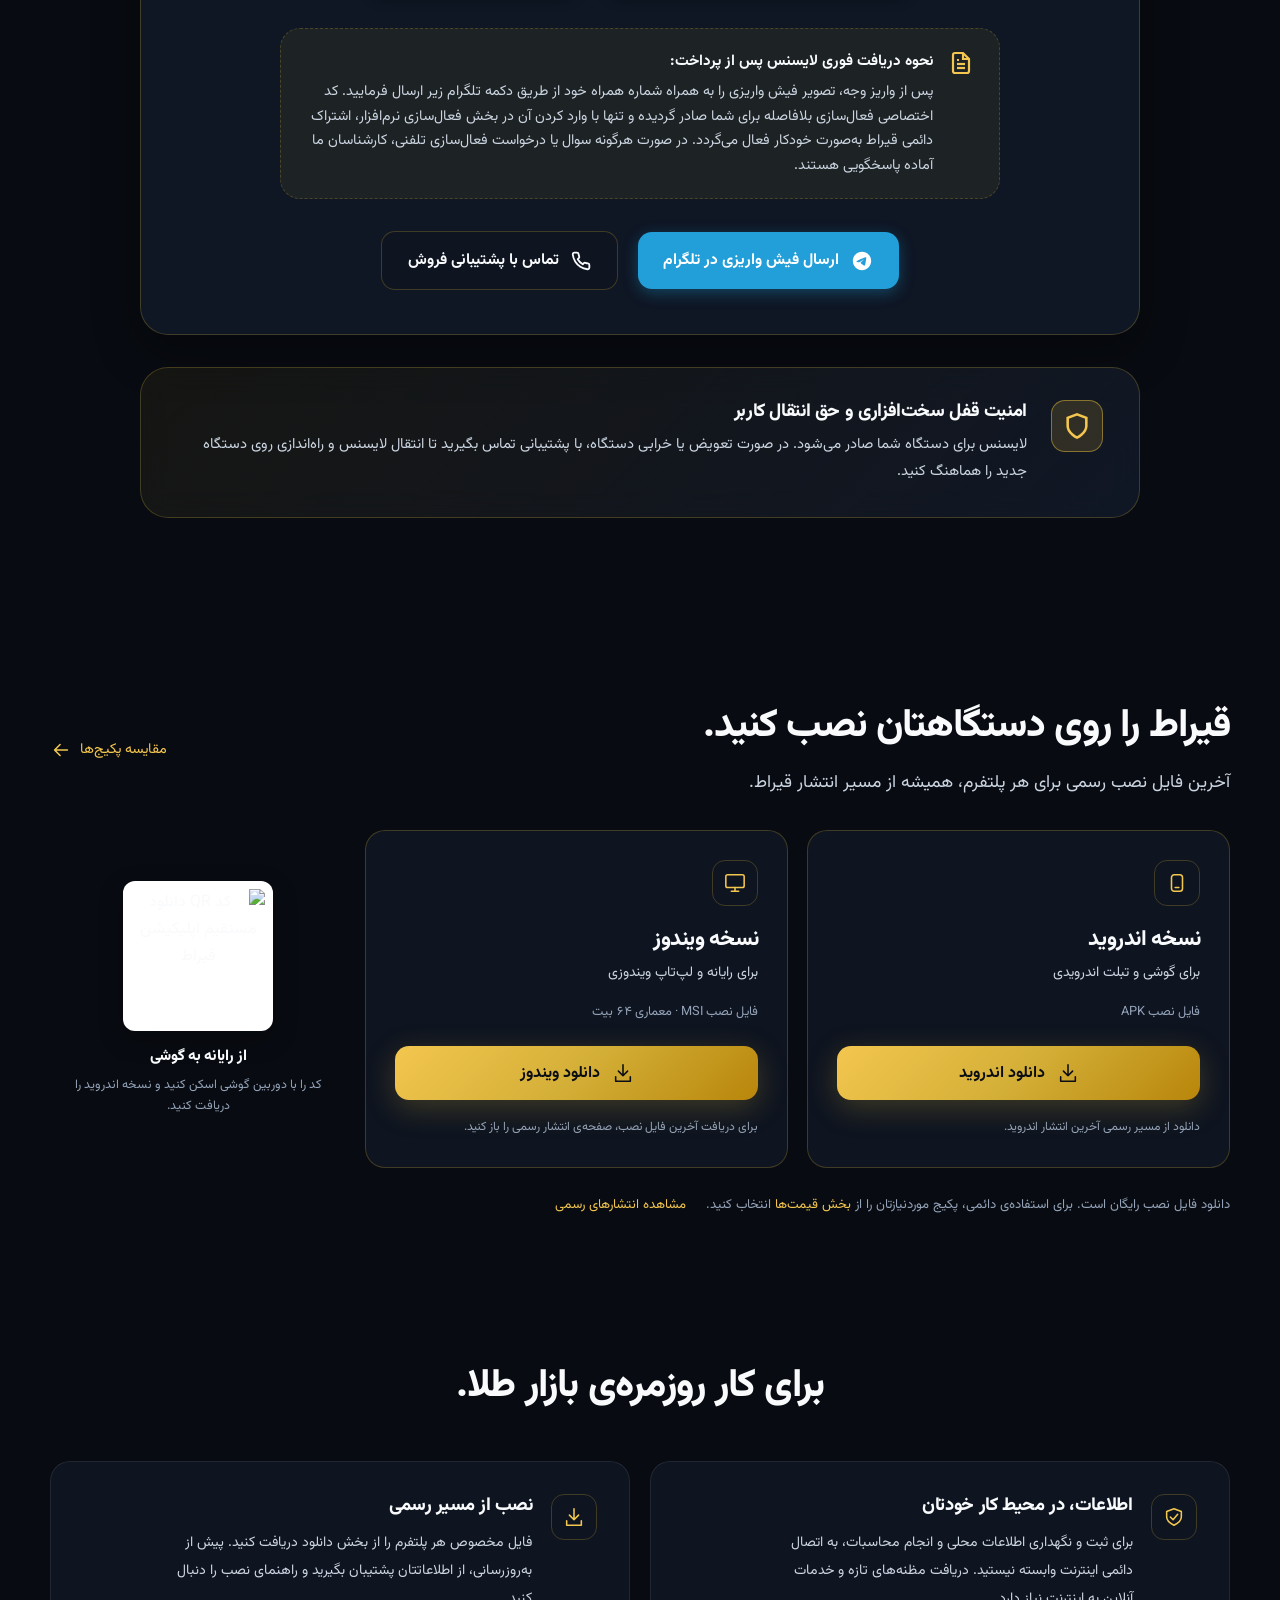
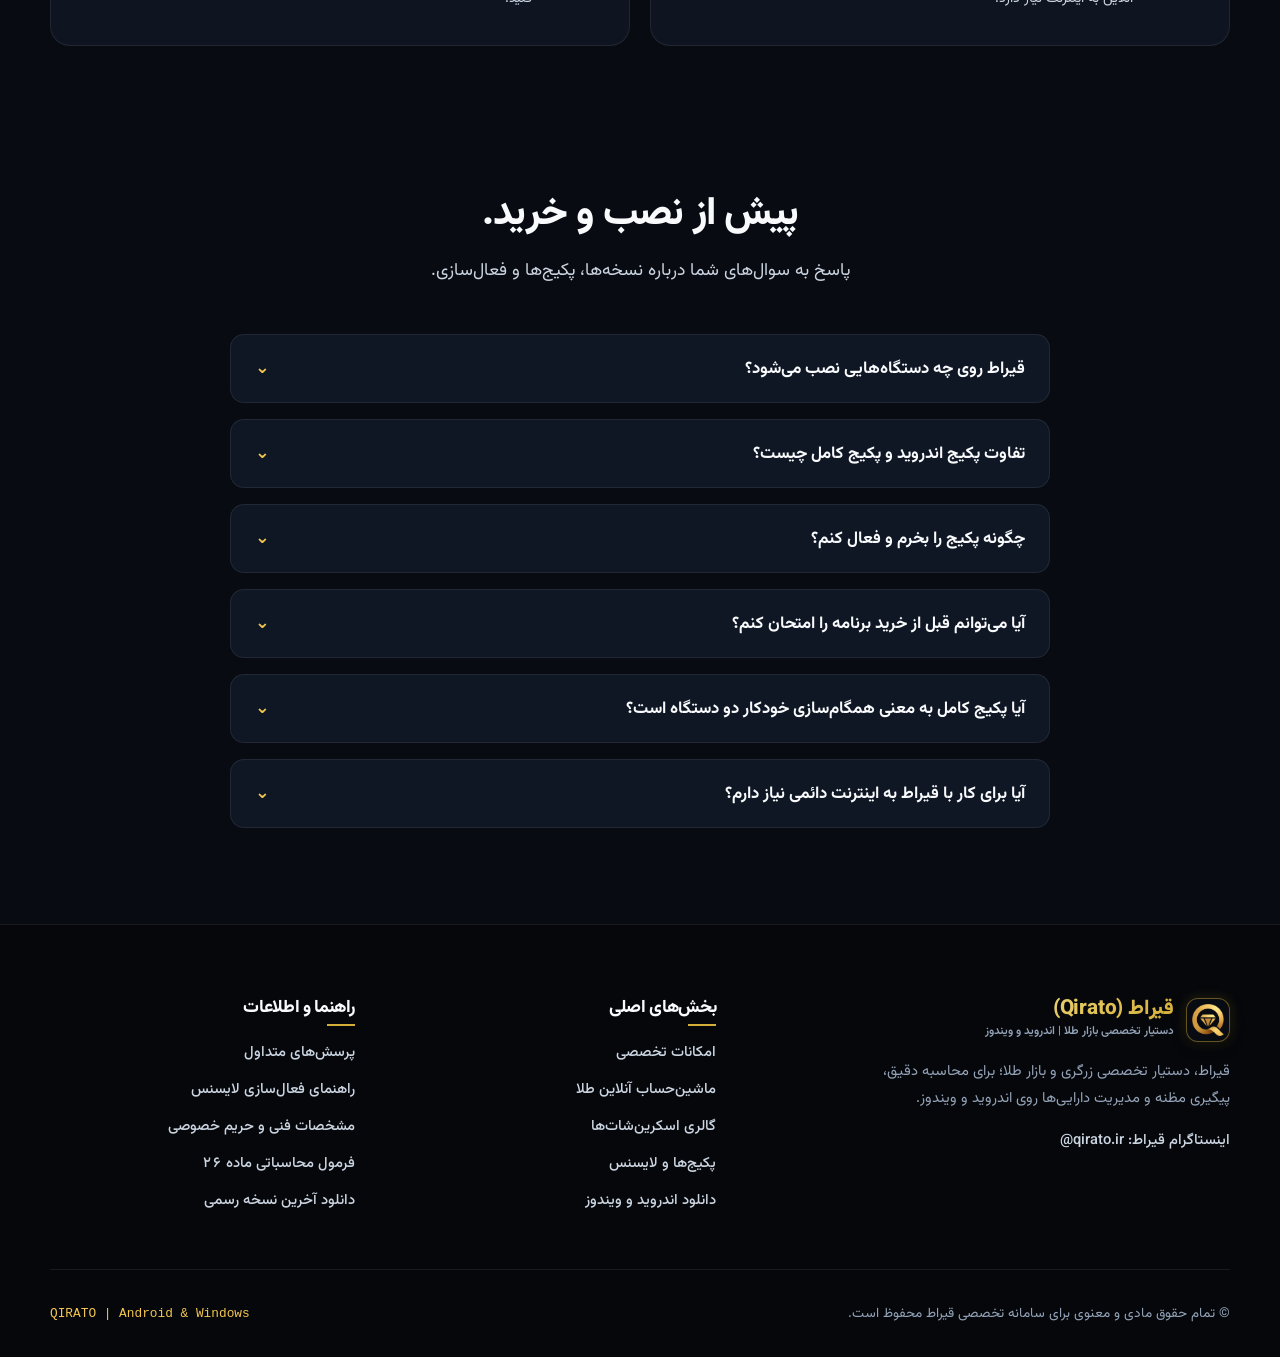
==== commit 786388b1: "fix(landing): align pricing and Windows sync copy" ====
--- a/index.html
+++ b/index.html
@@ -6,7 +6,7 @@
   <title>قیراط | نرم‌افزار تخصصی طلا برای اندروید و ویندوز</title>
   
   <!-- Primary Meta & SEO -->
-  <meta name="description" content="قیراط، نرم‌افزار تخصصی بازار طلا برای اندروید و ویندوز. دانلود آخرین نسخه رسمی، اندروید با قیمت ویژه ۹٬۹۹۹٬۰۰۰ تومان و پکیج کامل ۲۵٬۰۰۰٬۰۰۰ تومان.">
+  <meta name="description" content="قیراط، نرم‌افزار تخصصی بازار طلا برای اندروید و ویندوز. دانلود آخرین نسخه رسمی، اندروید با قیمت ویژه ۹٬۹۰۰٬۰۰۰ تومان و پکیج کامل ۲۴٬۹۰۰٬۰۰۰ تومان.">
   <meta name="keywords" content="قیراط, Qirato, نرم افزار طلافروشی, مظنه طلا, استعلام قیمت طلا, فاکتور طلا, ماده ۲۶ قانون مالیات, حباب سکه, طلای آبشده, ری گیری, دفتر معین زرگری, حسابداری طلا, اپلیکیشن زرگری, اندروید, ویندوز, دانلود قیراط">
   <meta name="robots" content="index, follow, max-image-preview:large, max-snippet:-1, max-video-preview:-1">
   <meta name="author" content="GoldEx Soft • سامانه قیراط">
@@ -19,7 +19,7 @@
   <meta property="og:locale" content="fa_IR">
   <meta property="og:site_name" content="قیراط (Qirato)">
   <meta property="og:title" content="قیراط | دستیار بازار طلا برای اندروید و ویندوز">
-  <meta property="og:description" content="قیراط برای اندروید و ویندوز؛ دانلود رسمی هر دو نسخه، اندروید با قیمت ویژه ۹٬۹۹۹٬۰۰۰ تومان و پکیج کامل ۲۵٬۰۰۰٬۰۰۰ تومان.">
+  <meta property="og:description" content="قیراط برای اندروید و ویندوز؛ دانلود رسمی هر دو نسخه، اندروید با قیمت ویژه ۹٬۹۰۰٬۰۰۰ تومان و پکیج کامل ۲۴٬۹۰۰٬۰۰۰ تومان.">
   <meta property="og:url" content="https://qirato.ir/">
   <meta property="og:image" content="https://qirato.ir/assets/screens/screen_dashboard.png">
   <meta property="og:image:secure_url" content="https://qirato.ir/assets/screens/screen_dashboard.png">
@@ -77,15 +77,15 @@
       "offers": [
         {
           "@type": "Offer",
-          "name": "پکیج اندروید",
-          "price": "99990000",
+          "name": "قیراط اندروید",
+          "price": "99000000",
           "priceCurrency": "IRR",
           "url": "https://qirato.ir/#pricing"
         },
         {
           "@type": "Offer",
-          "name": "پکیج اندروید و ویندوز",
-          "price": "250000000",
+          "name": "قیراط کامل",
+          "price": "249000000",
           "priceCurrency": "IRR",
           "url": "https://qirato.ir/#pricing"
         }
@@ -115,7 +115,7 @@
           "name": "تفاوت پکیج اندروید و پکیج کامل چیست؟",
           "acceptedAnswer": {
             "@type": "Answer",
-            "text": "پکیج اندروید با قیمت ویژه ۹٬۹۹۹٬۰۰۰ تومان، شامل لایسنس نسخه اندروید است. پکیج کامل ۲۵٬۰۰۰٬۰۰۰ تومان است و نسخه اندروید و ویندوز را با هم شامل می‌شود. امکانات هر نسخه متناسب با پلتفرم آن است."
+            "text": "پکیج اندروید با قیمت ویژه ۹٬۹۰۰٬۰۰۰ تومان، شامل لایسنس نسخه اندروید است. پکیج کامل ۲۴٬۹۰۰٬۰۰۰ تومان است و نسخه اندروید و ویندوز را با هم شامل می‌شود. نسخه ویندوز دقیقاً تمام امکانات اندروید را دارد و از همگام‌سازی اطلاعات بین دستگاه‌ها پشتیبانی می‌کند."
           }
         },
         {
@@ -139,7 +139,7 @@
           "name": "آیا پکیج کامل به معنی همگام‌سازی خودکار دو دستگاه است؟",
           "acceptedAnswer": {
             "@type": "Answer",
-            "text": "پکیج کامل شامل دریافت و فعال‌سازی هر دو نسخه است. شرایط اتصال و همگام‌سازی اطلاعات را پیش از خرید با تیم فروش بررسی کنید."
+            "text": "بله. قیراط کامل شامل نسخه اندروید و ویندوز با امکانات یکسان و پشتیبانی از همگام‌سازی اطلاعات بین دستگاه‌هاست."
           }
         },
         {
@@ -237,8 +237,8 @@
  <div class="platform-intro"><h2>همراه شما؛ در بازار و پشت میز.</h2><p>محیطی که با شیوه‌ی کار شما هماهنگ است.</p></div>
  <div class="platform-grid">
  <article class="platform-card"><div class="platform-icon"><svg class="ui-icon" viewBox="0 0 24 24" fill="none" stroke="currentColor" stroke-width="1.7" stroke-linecap="round" stroke-linejoin="round" aria-hidden="true"><rect x="6" y="3" width="12" height="18" rx="3"/><path d="M10 17h4"/></svg></div><div><h3>قیراط برای اندروید</h3><p>ابزار روزمره‌ی زرگری در جیب شما. محاسبه، بررسی مظنه و دسترسی به اطلاعات در رفت‌وآمد و هنگام معامله.</p><a href="#download">دریافت نسخه اندروید <svg class="ui-icon" viewBox="0 0 24 24" fill="none" stroke="currentColor" stroke-width="1.7" stroke-linecap="round" stroke-linejoin="round" aria-hidden="true"><path d="M19 12H5m6-6-6 6 6 6"/></svg></a></div><span class="platform-word" aria-hidden="true">Android</span></article>
- <article class="platform-card"><div class="platform-icon"><svg class="ui-icon" viewBox="0 0 24 24" fill="none" stroke="currentColor" stroke-width="1.7" stroke-linecap="round" stroke-linejoin="round" aria-hidden="true"><rect x="2" y="3" width="20" height="14" rx="2"/><path d="M8 21h8m-4-4v4"/></svg></div><div><h3>قیراط برای ویندوز</h3><p>فضای بیشتر برای تمرکز. داشبورد، محاسبه‌گر، مظنه‌ها و مدیریت سبد دارایی در محیط دسکتاپ.</p><a href="#download">دریافت نسخه ویندوز <svg class="ui-icon" viewBox="0 0 24 24" fill="none" stroke="currentColor" stroke-width="1.7" stroke-linecap="round" stroke-linejoin="round" aria-hidden="true"><path d="M19 12H5m6-6-6 6 6 6"/></svg></a></div><span class="platform-word" aria-hidden="true">Windows</span></article>
- </div><p class="platform-note">پکیج کامل، شامل هر دو نسخه است. امکانات هر نسخه متناسب با محیط همان پلتفرم ارائه می‌شود.</p>
+ <article class="platform-card"><div class="platform-icon"><svg class="ui-icon" viewBox="0 0 24 24" fill="none" stroke="currentColor" stroke-width="1.7" stroke-linecap="round" stroke-linejoin="round" aria-hidden="true"><rect x="2" y="3" width="20" height="14" rx="2"/><path d="M8 21h8m-4-4v4"/></svg></div><div><h3>قیراط برای ویندوز</h3><p>تمام امکانات قیراط اندروید در کامپیوتر، با پشتیبانی از همگام‌سازی اطلاعات بین دستگاه‌ها.</p><a href="#download">دریافت نسخه ویندوز <svg class="ui-icon" viewBox="0 0 24 24" fill="none" stroke="currentColor" stroke-width="1.7" stroke-linecap="round" stroke-linejoin="round" aria-hidden="true"><path d="M19 12H5m6-6-6 6 6 6"/></svg></a></div><span class="platform-word" aria-hidden="true">Windows</span></article>
+ </div><p class="platform-note">قیراط کامل، شامل اندروید و ویندوز با تمام امکانات یکسان و همگام‌سازی اطلاعات بین دستگاه‌هاست.</p>
 </div></section>
 <section class="ticker-section" id="ticker" aria-label="نمونه نمایشی تابلوی مظنه">
       <p class="ticker-example-label">نمای نمونه‌ی تابلوی مظنه · اعداد این بخش نرخ زنده‌ی بازار نیستند.</p>
@@ -380,7 +380,7 @@
           </div>
           <h2 class="section-title">طراحی شده برای صنف طلا و جواهر کشور</h2>
           <p class="section-subtitle">
-            امکانات نسخه اندروید برای محاسبه، ثبت معامله و پیگیری حساب‌ها. نسخه ویندوز، محیط مستقلی برای داشبورد، محاسبه‌گر، مظنه و سبد دارایی دارد.
+            تمام امکانات قیراط برای محاسبه، ثبت معامله و پیگیری حساب‌ها، در اندروید و ویندوز با پشتیبانی از همگام‌سازی اطلاعات بین دستگاه‌ها.
           </p>
         </div>
 
@@ -549,14 +549,14 @@
       <div class="container">
         <div class="section-header"><h2 class="section-title">پکیج مناسبِ کارتان را انتخاب کنید.</h2><p class="section-subtitle">اندروید برای همراهی روزمره؛ پکیج کامل برای گوشی و میز کار. قیمت‌ها به تومان و پرداخت یک‌باره است.</p></div>
 <div class="package-grid">
- <article class="package-card" id="pricing-lifetime"><div class="package-top"><span class="package-platform"><svg class="ui-icon" viewBox="0 0 24 24" fill="none" stroke="currentColor" stroke-width="1.7" stroke-linecap="round" stroke-linejoin="round" aria-hidden="true"><rect x="6" y="3" width="12" height="18" rx="3"/><path d="M10 17h4"/></svg> نسخه اندروید</span><span class="offer-badge">قیمت ویژه</span></div><h3>همراه حرفه‌ای شما</h3><p class="package-desc">برای کار با قیراط روی گوشی اندرویدی.</p>
- <div class="package-price"><span class="previous-price">قیمت اصلی <del>۲۰٬۰۰۰٬۰۰۰ تومان</del></span><div><strong>۹٬۹۹۹٬۰۰۰</strong><span>تومان</span></div><small>لایسنس دائمی نسخه اندروید</small></div>
+ <article class="package-card" id="pricing-lifetime"><div class="package-top"><span class="package-platform"><svg class="ui-icon" viewBox="0 0 24 24" fill="none" stroke="currentColor" stroke-width="1.7" stroke-linecap="round" stroke-linejoin="round" aria-hidden="true"><rect x="6" y="3" width="12" height="18" rx="3"/><path d="M10 17h4"/></svg> نسخه اندروید</span><span class="offer-badge">۵ میلیون تومان تخفیف</span></div><h3>قیراط اندروید</h3><p class="package-desc">حساب‌وکتاب حرفه‌ای طلا، همیشه همراه شما</p>
+ <div class="package-price"><span class="previous-price">قیمت اصلی <del>۱۴٬۹۰۰٬۰۰۰ تومان</del></span><div><strong>۹٬۹۰۰٬۰۰۰</strong><span>تومان</span></div><small>لایسنس دائمی نسخه اندروید</small></div>
  <ul class="package-features"><li><svg class="ui-icon" viewBox="0 0 24 24" fill="none" stroke="currentColor" stroke-width="1.7" stroke-linecap="round" stroke-linejoin="round" aria-hidden="true"><path d="m5 12 4 4L19 6"/></svg><span>محاسبه‌گر تخصصی طلا و تبدیل عیار</span></li><li><svg class="ui-icon" viewBox="0 0 24 24" fill="none" stroke="currentColor" stroke-width="1.7" stroke-linecap="round" stroke-linejoin="round" aria-hidden="true"><path d="m5 12 4 4L19 6"/></svg><span>مظنه‌ها و مدیریت سبد دارایی</span></li><li><svg class="ui-icon" viewBox="0 0 24 24" fill="none" stroke="currentColor" stroke-width="1.7" stroke-linecap="round" stroke-linejoin="round" aria-hidden="true"><path d="m5 12 4 4L19 6"/></svg><span>فاکتور و دفتر حساب در نسخه اندروید</span></li><li><svg class="ui-icon" viewBox="0 0 24 24" fill="none" stroke="currentColor" stroke-width="1.7" stroke-linecap="round" stroke-linejoin="round" aria-hidden="true"><path d="m5 12 4 4L19 6"/></svg><span>فعال‌سازی با راهنمایی تیم فروش</span></li></ul>
  <a href="tel:09905492104" class="btn-secondary package-buy"><svg class="ui-icon" viewBox="0 0 24 24" fill="none" stroke="currentColor" stroke-width="1.7" stroke-linecap="round" stroke-linejoin="round" aria-hidden="true"><path d="M8 3H4c-2 12 5 19 17 17v-4l-5-2-2 2-6-6 2-2-2-5Z"/></svg> خرید نسخه اندروید</a>
  </article>
- <article class="package-card complete-package"><div class="package-top"><span class="package-platform"><svg class="ui-icon" viewBox="0 0 24 24" fill="none" stroke="currentColor" stroke-width="1.7" stroke-linecap="round" stroke-linejoin="round" aria-hidden="true"><rect x="6" y="3" width="12" height="18" rx="3"/><path d="M10 17h4"/></svg><svg class="ui-icon" viewBox="0 0 24 24" fill="none" stroke="currentColor" stroke-width="1.7" stroke-linecap="round" stroke-linejoin="round" aria-hidden="true"><rect x="2" y="3" width="20" height="14" rx="2"/><path d="M8 21h8m-4-4v4"/></svg> اندروید + ویندوز</span><span class="offer-badge">پکیج کامل</span></div><h3>گوشی و میز کار، کنار هم</h3><p class="package-desc">برای استفاده از قیراط در هر دو محیط.</p>
- <div class="package-price"><span class="previous-price">دو نسخه در یک پکیج</span><div><strong>۲۵٬۰۰۰٬۰۰۰</strong><span>تومان</span></div><small>لایسنس نسخه اندروید و نسخه ویندوز</small></div>
- <ul class="package-features"><li><svg class="ui-icon" viewBox="0 0 24 24" fill="none" stroke="currentColor" stroke-width="1.7" stroke-linecap="round" stroke-linejoin="round" aria-hidden="true"><path d="m5 12 4 4L19 6"/></svg><span>تمام امکانات پکیج اندروید</span></li><li><svg class="ui-icon" viewBox="0 0 24 24" fill="none" stroke="currentColor" stroke-width="1.7" stroke-linecap="round" stroke-linejoin="round" aria-hidden="true"><path d="m5 12 4 4L19 6"/></svg><span>نسخه ویندوز برای محیط کار دسکتاپ</span></li><li><svg class="ui-icon" viewBox="0 0 24 24" fill="none" stroke="currentColor" stroke-width="1.7" stroke-linecap="round" stroke-linejoin="round" aria-hidden="true"><path d="m5 12 4 4L19 6"/></svg><span>داشبورد، محاسبه‌گر، مظنه و سبد در ویندوز</span></li><li><svg class="ui-icon" viewBox="0 0 24 24" fill="none" stroke="currentColor" stroke-width="1.7" stroke-linecap="round" stroke-linejoin="round" aria-hidden="true"><path d="m5 12 4 4L19 6"/></svg><span>هماهنگی فعال‌سازی هر دو نسخه با فروش</span></li></ul>
+ <article class="package-card complete-package"><div class="package-top"><span class="package-platform"><svg class="ui-icon" viewBox="0 0 24 24" fill="none" stroke="currentColor" stroke-width="1.7" stroke-linecap="round" stroke-linejoin="round" aria-hidden="true"><rect x="6" y="3" width="12" height="18" rx="3"/><path d="M10 17h4"/></svg><svg class="ui-icon" viewBox="0 0 24 24" fill="none" stroke="currentColor" stroke-width="1.7" stroke-linecap="round" stroke-linejoin="round" aria-hidden="true"><rect x="2" y="3" width="20" height="14" rx="2"/><path d="M8 21h8m-4-4v4"/></svg> اندروید + ویندوز</span><span class="offer-badge">پیشنهاد ویژه</span></div><h3>قیراط کامل</h3><p class="package-desc">تمام امکانات قیراط در موبایل و کامپیوتر، با همگام‌سازی اطلاعات بین دستگاه‌ها</p>
+ <div class="package-price"><span class="previous-price">قیمت اصلی ۳۴٬۹۰۰٬۰۰۰ تومان</span><div><strong>۲۴٬۹۰۰٬۰۰۰</strong><span>تومان</span></div><small>۱۰ میلیون تومان تخفیف · لایسنس نسخه اندروید و نسخه ویندوز</small></div>
+ <ul class="package-features"><li><svg class="ui-icon" viewBox="0 0 24 24" fill="none" stroke="currentColor" stroke-width="1.7" stroke-linecap="round" stroke-linejoin="round" aria-hidden="true"><path d="m5 12 4 4L19 6"/></svg><span>تمام امکانات پکیج اندروید</span></li><li><svg class="ui-icon" viewBox="0 0 24 24" fill="none" stroke="currentColor" stroke-width="1.7" stroke-linecap="round" stroke-linejoin="round" aria-hidden="true"><path d="m5 12 4 4L19 6"/></svg><span>نسخه ویندوز با تمام امکانات اندروید</span></li><li><svg class="ui-icon" viewBox="0 0 24 24" fill="none" stroke="currentColor" stroke-width="1.7" stroke-linecap="round" stroke-linejoin="round" aria-hidden="true"><path d="m5 12 4 4L19 6"/></svg><span>همگام‌سازی اطلاعات بین دستگاه‌ها</span></li><li><svg class="ui-icon" viewBox="0 0 24 24" fill="none" stroke="currentColor" stroke-width="1.7" stroke-linecap="round" stroke-linejoin="round" aria-hidden="true"><path d="m5 12 4 4L19 6"/></svg><span>هماهنگی فعال‌سازی هر دو نسخه با فروش</span></li></ul>
  <a href="tel:09905492104" class="btn-gold package-buy"><svg class="ui-icon" viewBox="0 0 24 24" fill="none" stroke="currentColor" stroke-width="1.7" stroke-linecap="round" stroke-linejoin="round" aria-hidden="true"><path d="M8 3H4c-2 12 5 19 17 17v-4l-5-2-2 2-6-6 2-2-2-5Z"/></svg> خرید پکیج کامل</a>
  </article>
 </div>
@@ -609,7 +609,7 @@
 
             <h3 class="pricing-contact-title">مشخصات حساب بانکی جهت واریز وجه لایسنس دائمی</h3>
             <p class="pricing-contact-desc">
-              نسخه اندروید: <strong>۹٬۹۹۹٬۰۰۰ تومان</strong> · پکیج اندروید + ویندوز: <strong>۲۵٬۰۰۰٬۰۰۰ تومان</strong><br>پیش از واریز، نوع پکیج و اطلاعات فعال‌سازی را با فروش هماهنگ کنید.<br>
+              نسخه اندروید: <strong>۹٬۹۰۰٬۰۰۰ تومان</strong> · پکیج اندروید + ویندوز: <strong>۲۴٬۹۰۰٬۰۰۰ تومان</strong><br>پیش از واریز، نوع پکیج و اطلاعات فعال‌سازی را با فروش هماهنگ کنید.<br>
               لطفاً پس از واریز وجه به شماره کارت یا شماره شبای زیر، تصویر فیش واریزی را به همراه شماره همراه و نام فروشگاه خود از طریق دکمه تلگرام ارسال فرمایید:
             </p>
 
@@ -784,7 +784,7 @@
     <!-- =========================================================================
          FAQ Accordion Section
          ========================================================================= -->
-    <section class="faq-section" id="faq"><div class="container"><div class="section-header"><h2 class="section-title">پیش از نصب و خرید.</h2><p class="section-subtitle">پاسخ به سوال‌های شما درباره نسخه‌ها، پکیج‌ها و فعال‌سازی.</p></div><div class="faq-list"><div class="faq-item"><button class="faq-question" aria-expanded="false"><span>قیراط روی چه دستگاه‌هایی نصب می‌شود؟</span><span class="faq-icon" aria-hidden="true">⌄</span></button><div class="faq-answer">قیراط نسخه اندروید برای گوشی و تبلت، و نسخه ویندوز با فایل نصب MSI برای رایانه‌های ۶۴ بیتی دارد. فایل مناسب دستگاهتان را از بخش دانلود دریافت کنید.</div></div><div class="faq-item"><button class="faq-question" aria-expanded="false"><span>تفاوت پکیج اندروید و پکیج کامل چیست؟</span><span class="faq-icon" aria-hidden="true">⌄</span></button><div class="faq-answer">پکیج اندروید با قیمت ویژه ۹٬۹۹۹٬۰۰۰ تومان، شامل لایسنس نسخه اندروید است. پکیج کامل ۲۵٬۰۰۰٬۰۰۰ تومان است و نسخه اندروید و ویندوز را با هم شامل می‌شود. امکانات هر نسخه متناسب با پلتفرم آن است.</div></div><div class="faq-item"><button class="faq-question" aria-expanded="false"><span>چگونه پکیج را بخرم و فعال کنم؟</span><span class="faq-icon" aria-hidden="true">⌄</span></button><div class="faq-answer">دکمه خرید هر پکیج، تماس با فروش قیراط را باز می‌کند. ابتدا پکیج و روش فعال‌سازی را هماهنگ کنید، سپس طبق راهنمای فروش پرداخت و لایسنس را ثبت کنید.</div></div><div class="faq-item"><button class="faq-question" aria-expanded="false"><span>آیا می‌توانم قبل از خرید برنامه را امتحان کنم؟</span><span class="faq-icon" aria-hidden="true">⌄</span></button><div class="faq-answer">بله. برنامه را از بخش دانلود نصب کنید و در شروع برنامه، دوره آزمایشی ۷ روزه را فعال کنید.</div></div><div class="faq-item"><button class="faq-question" aria-expanded="false"><span>آیا پکیج کامل به معنی همگام‌سازی خودکار دو دستگاه است؟</span><span class="faq-icon" aria-hidden="true">⌄</span></button><div class="faq-answer">پکیج کامل شامل دریافت و فعال‌سازی هر دو نسخه است. شرایط اتصال و همگام‌سازی اطلاعات را پیش از خرید با تیم فروش بررسی کنید.</div></div><div class="faq-item"><button class="faq-question" aria-expanded="false"><span>آیا برای کار با قیراط به اینترنت دائمی نیاز دارم؟</span><span class="faq-icon" aria-hidden="true">⌄</span></button><div class="faq-answer">محاسبات و کار با اطلاعات محلی به اتصال دائمی اینترنت نیاز ندارند. برای دریافت مظنه‌های تازه، دانلود نسخه جدید و استفاده از خدمات آنلاین باید به اینترنت متصل باشید.</div></div></div></div></section>
+    <section class="faq-section" id="faq"><div class="container"><div class="section-header"><h2 class="section-title">پیش از نصب و خرید.</h2><p class="section-subtitle">پاسخ به سوال‌های شما درباره نسخه‌ها، پکیج‌ها و فعال‌سازی.</p></div><div class="faq-list"><div class="faq-item"><button class="faq-question" aria-expanded="false"><span>قیراط روی چه دستگاه‌هایی نصب می‌شود؟</span><span class="faq-icon" aria-hidden="true">⌄</span></button><div class="faq-answer">قیراط نسخه اندروید برای گوشی و تبلت، و نسخه ویندوز با فایل نصب MSI برای رایانه‌های ۶۴ بیتی دارد. فایل مناسب دستگاهتان را از بخش دانلود دریافت کنید.</div></div><div class="faq-item"><button class="faq-question" aria-expanded="false"><span>تفاوت پکیج اندروید و پکیج کامل چیست؟</span><span class="faq-icon" aria-hidden="true">⌄</span></button><div class="faq-answer">پکیج اندروید با قیمت ویژه ۹٬۹۰۰٬۰۰۰ تومان، شامل لایسنس نسخه اندروید است. پکیج کامل ۲۴٬۹۰۰٬۰۰۰ تومان است و نسخه اندروید و ویندوز را با هم شامل می‌شود. نسخه ویندوز دقیقاً تمام امکانات اندروید را دارد و از همگام‌سازی اطلاعات بین دستگاه‌ها پشتیبانی می‌کند.</div></div><div class="faq-item"><button class="faq-question" aria-expanded="false"><span>چگونه پکیج را بخرم و فعال کنم؟</span><span class="faq-icon" aria-hidden="true">⌄</span></button><div class="faq-answer">دکمه خرید هر پکیج، تماس با فروش قیراط را باز می‌کند. ابتدا پکیج و روش فعال‌سازی را هماهنگ کنید، سپس طبق راهنمای فروش پرداخت و لایسنس را ثبت کنید.</div></div><div class="faq-item"><button class="faq-question" aria-expanded="false"><span>آیا می‌توانم قبل از خرید برنامه را امتحان کنم؟</span><span class="faq-icon" aria-hidden="true">⌄</span></button><div class="faq-answer">بله. برنامه را از بخش دانلود نصب کنید و در شروع برنامه، دوره آزمایشی ۷ روزه را فعال کنید.</div></div><div class="faq-item"><button class="faq-question" aria-expanded="false"><span>آیا پکیج کامل به معنی همگام‌سازی خودکار دو دستگاه است؟</span><span class="faq-icon" aria-hidden="true">⌄</span></button><div class="faq-answer">بله. قیراط کامل شامل نسخه اندروید و ویندوز با امکانات یکسان و پشتیبانی از همگام‌سازی اطلاعات بین دستگاه‌هاست.</div></div><div class="faq-item"><button class="faq-question" aria-expanded="false"><span>آیا برای کار با قیراط به اینترنت دائمی نیاز دارم؟</span><span class="faq-icon" aria-hidden="true">⌄</span></button><div class="faq-answer">محاسبات و کار با اطلاعات محلی به اتصال دائمی اینترنت نیاز ندارند. برای دریافت مظنه‌های تازه، دانلود نسخه جدید و استفاده از خدمات آنلاین باید به اینترنت متصل باشید.</div></div></div></div></section>
   </main>
 
   <!-- =========================================================================
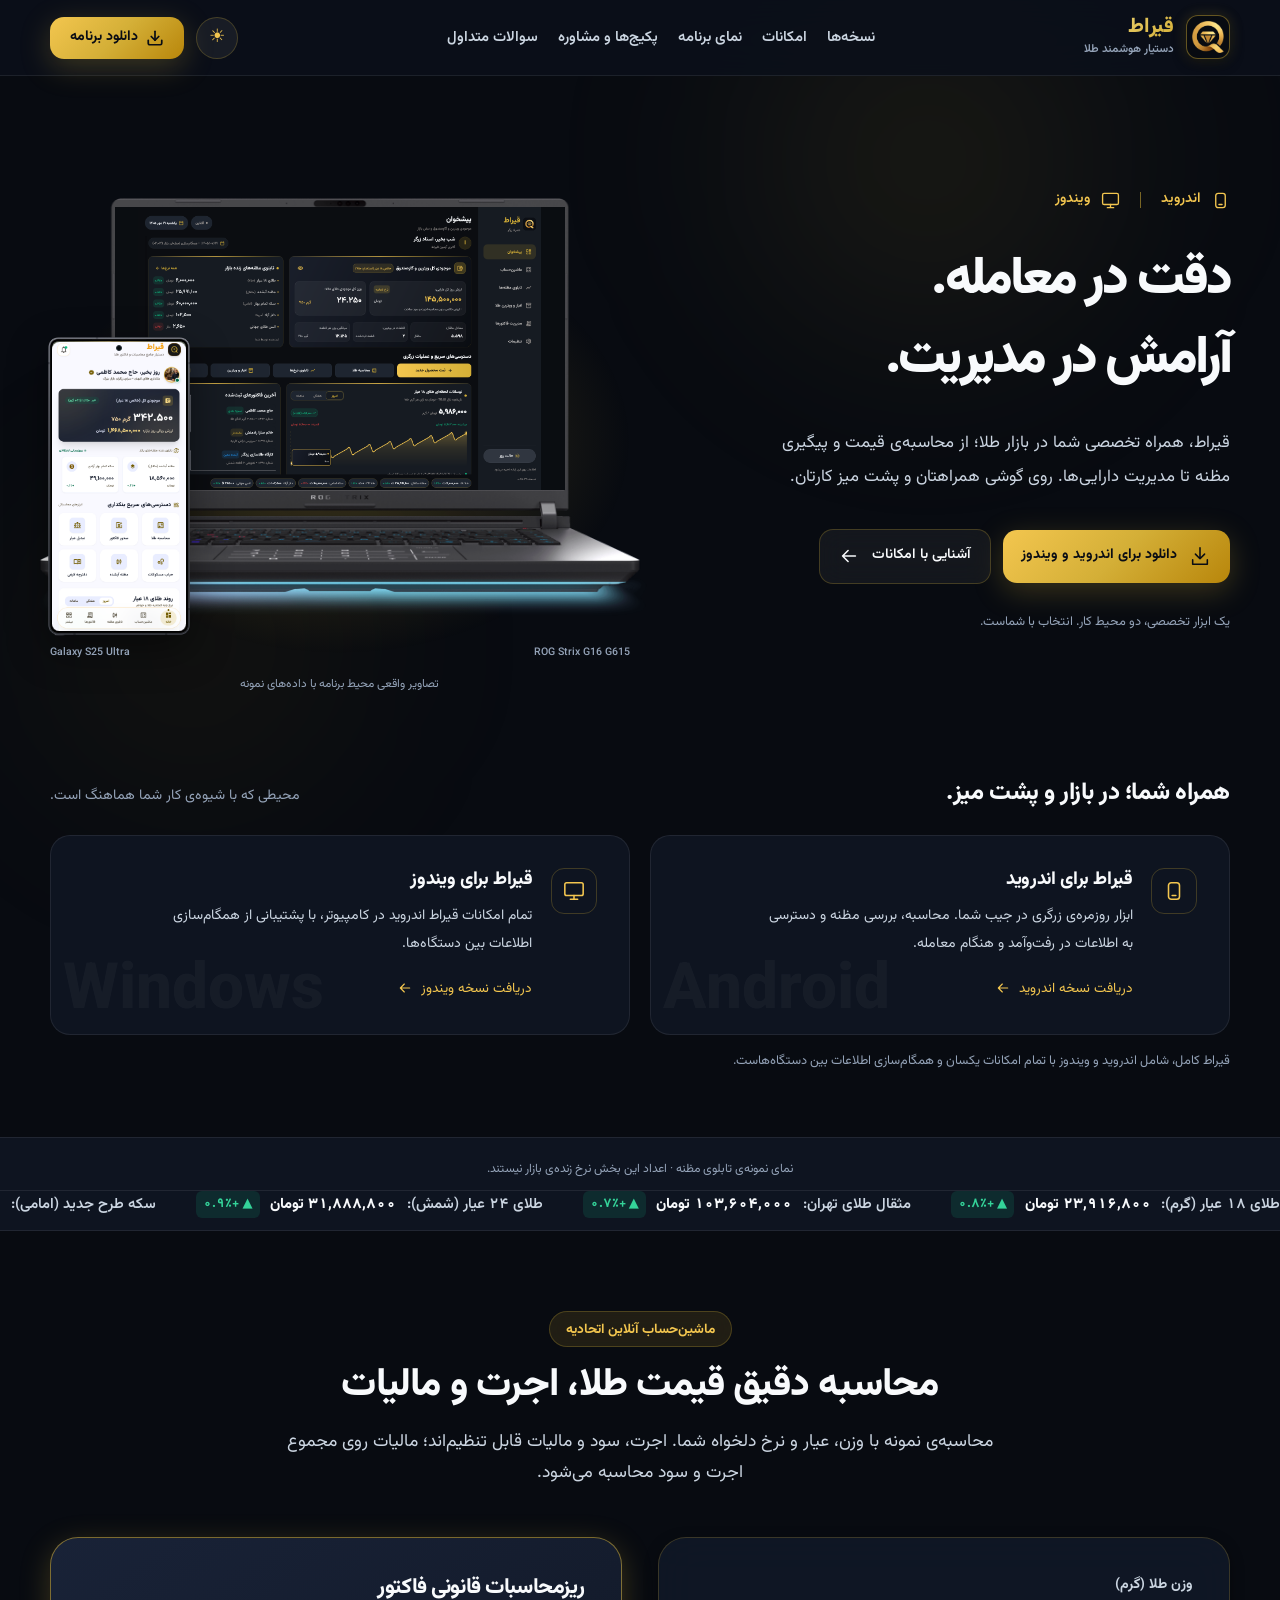
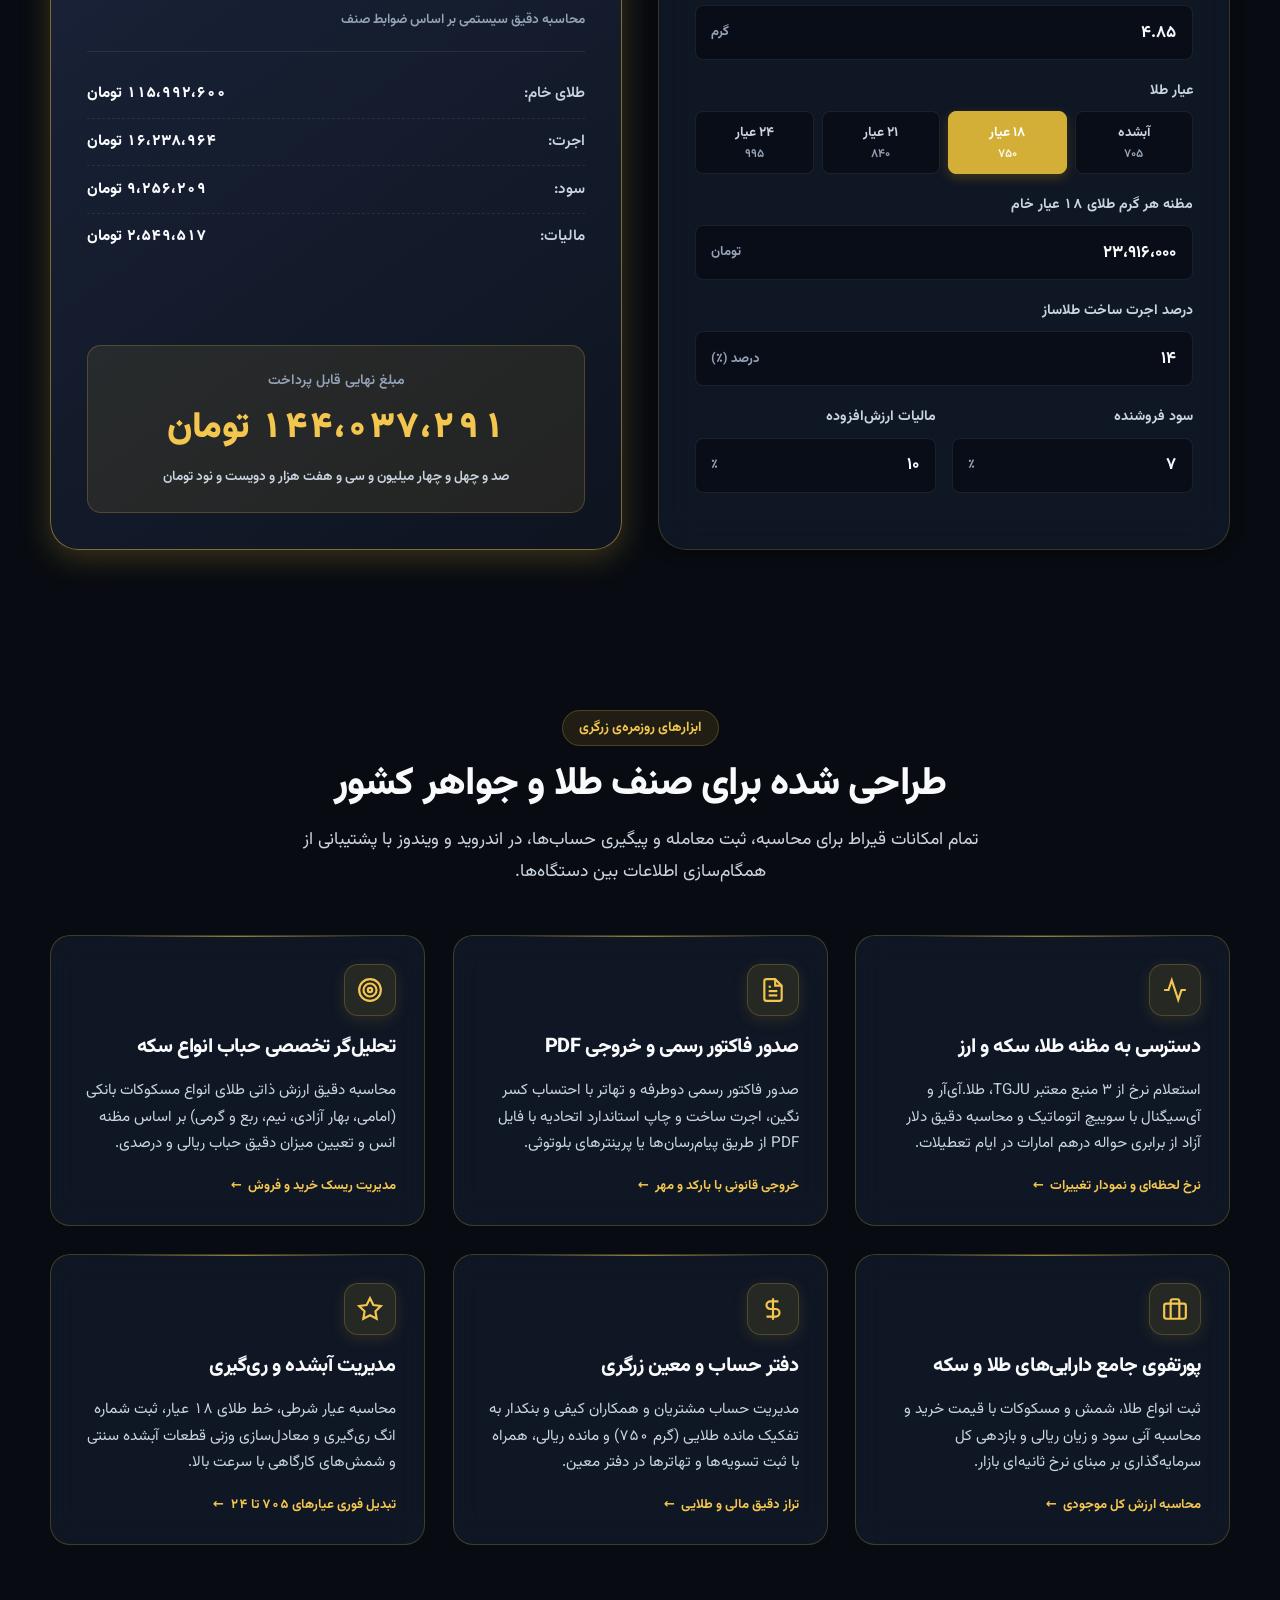
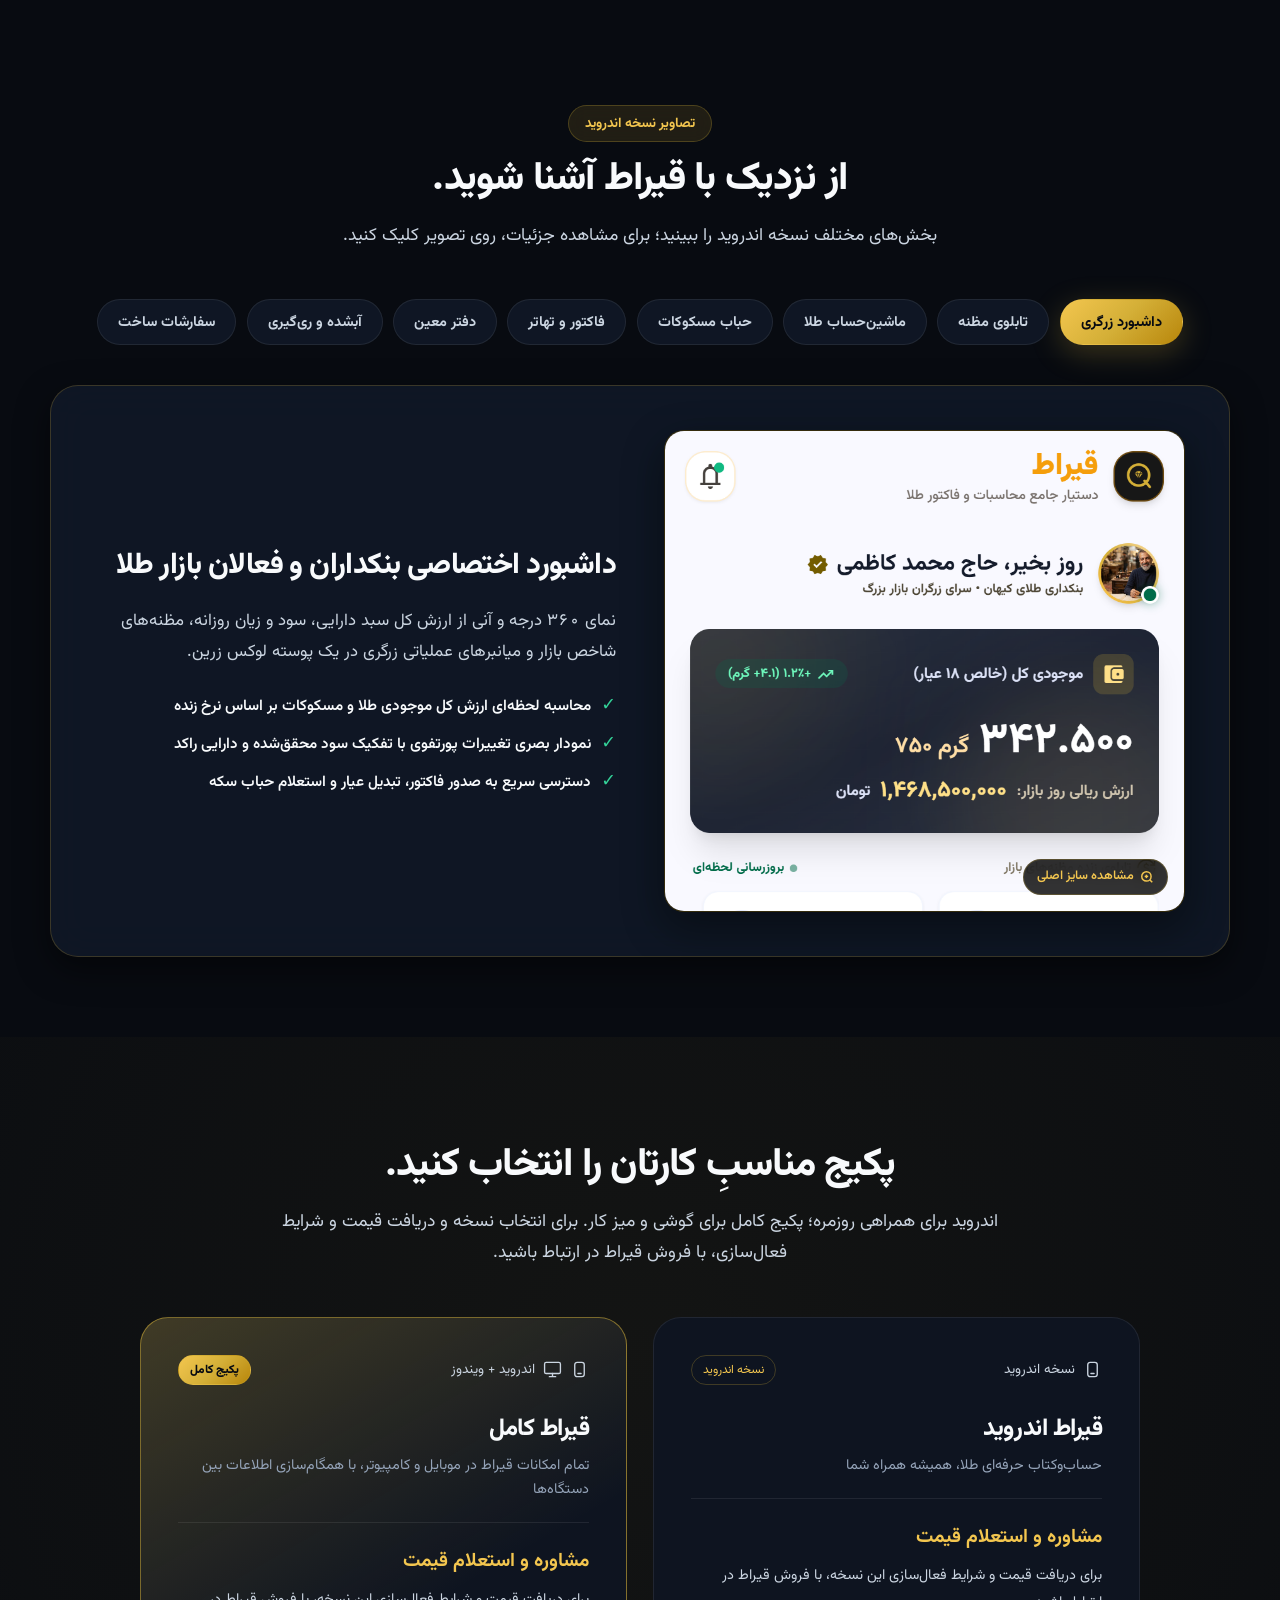
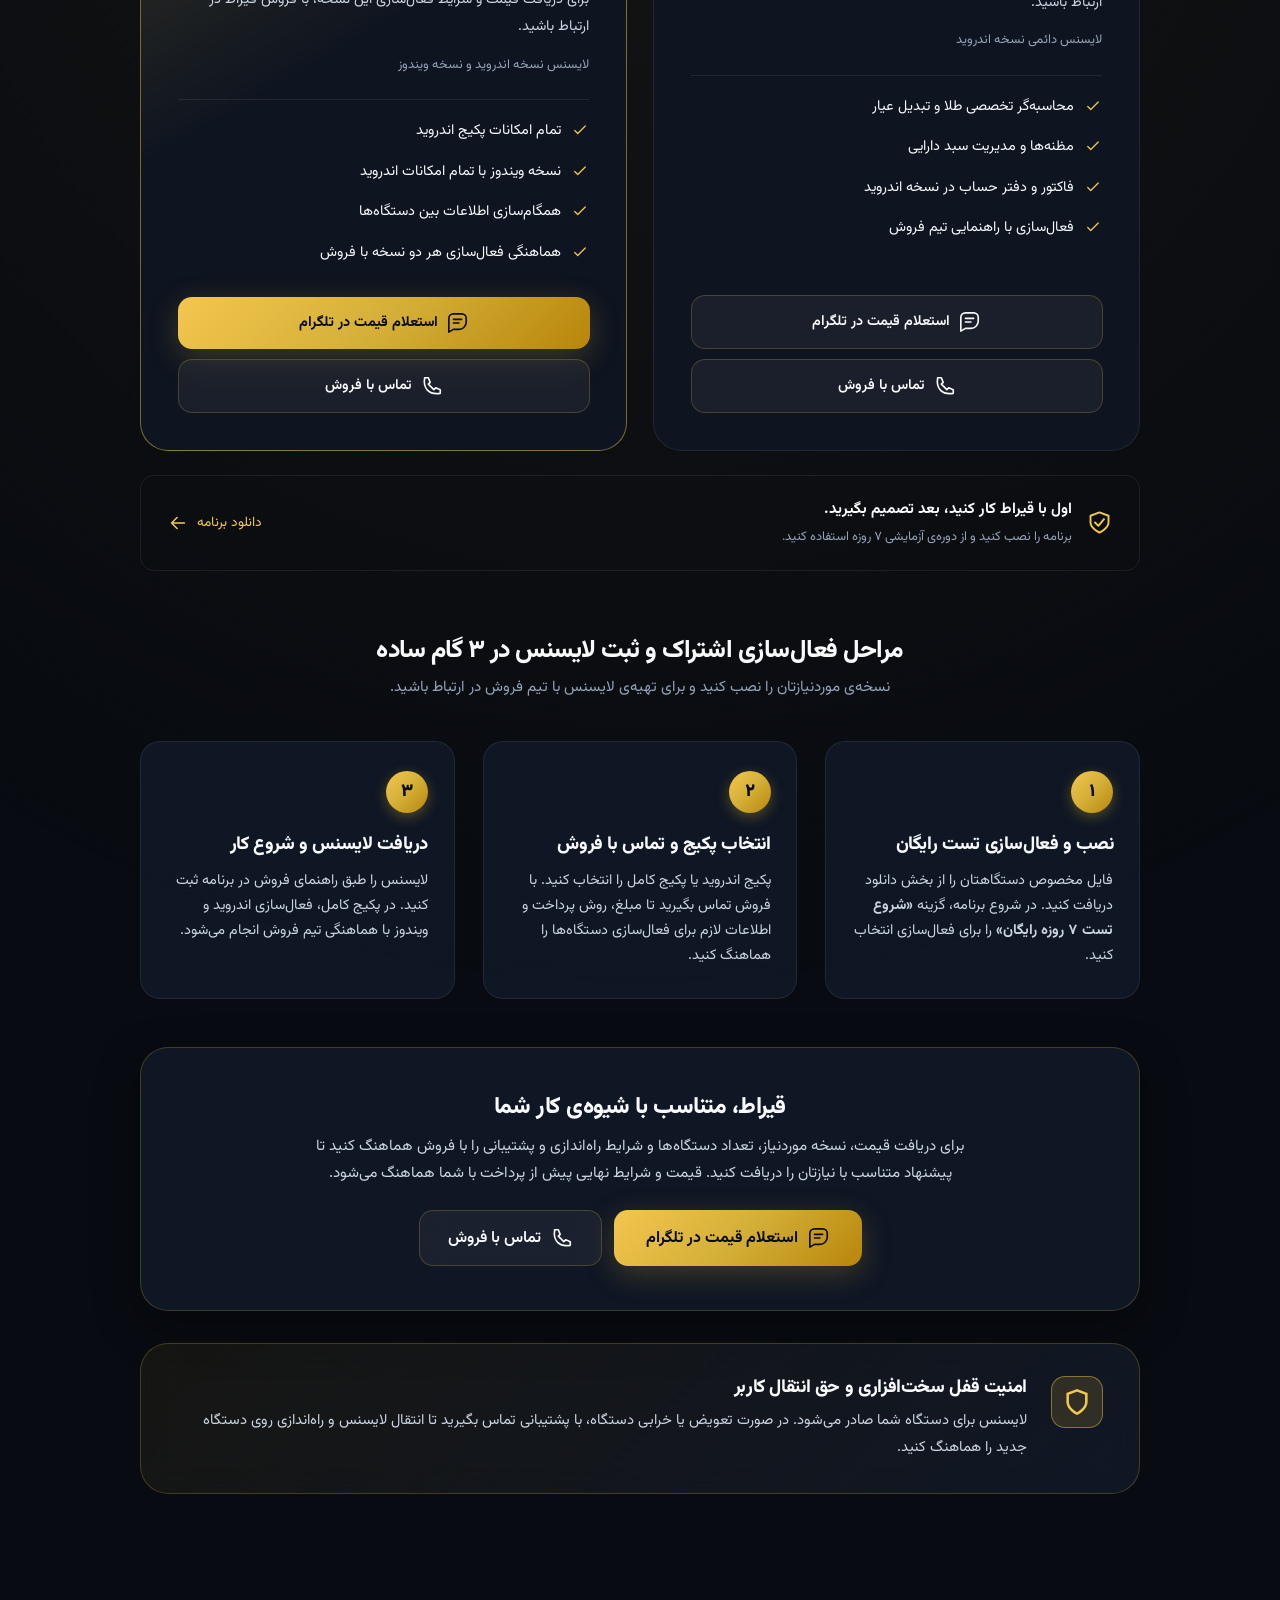
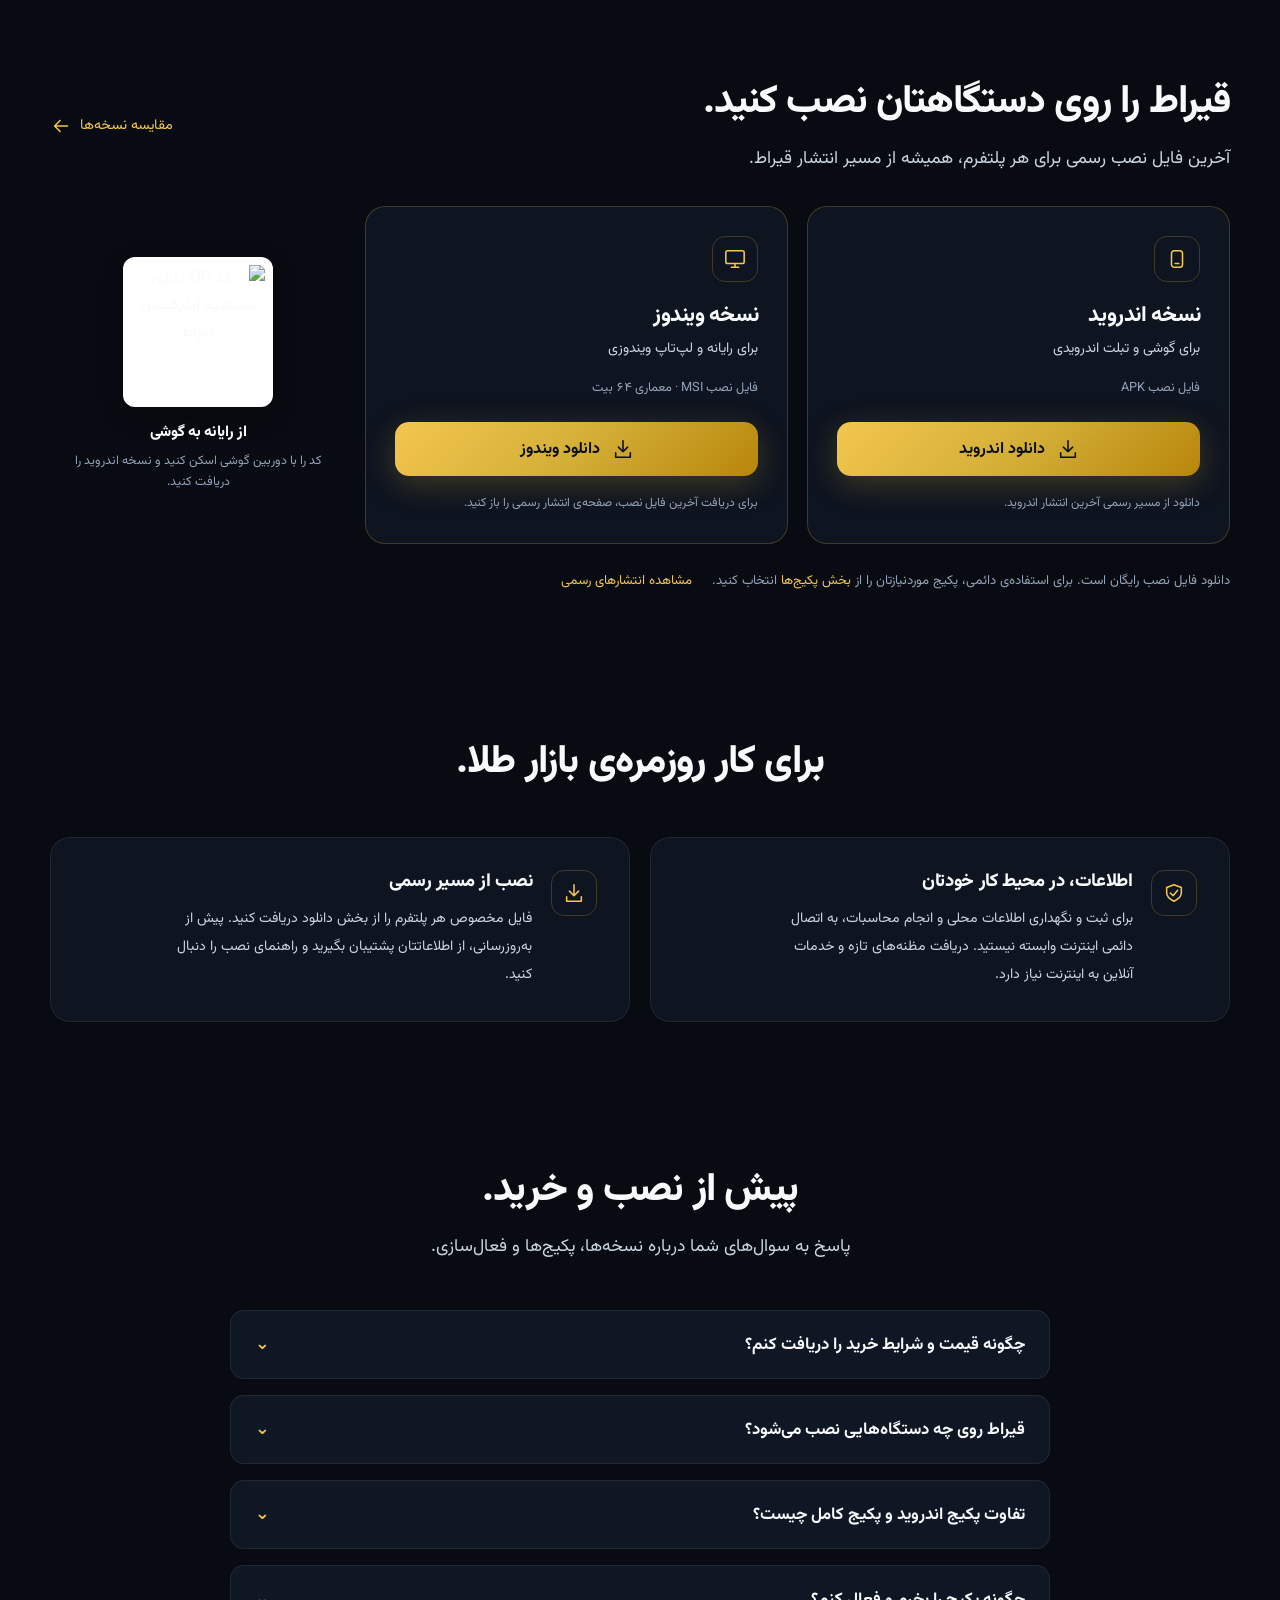
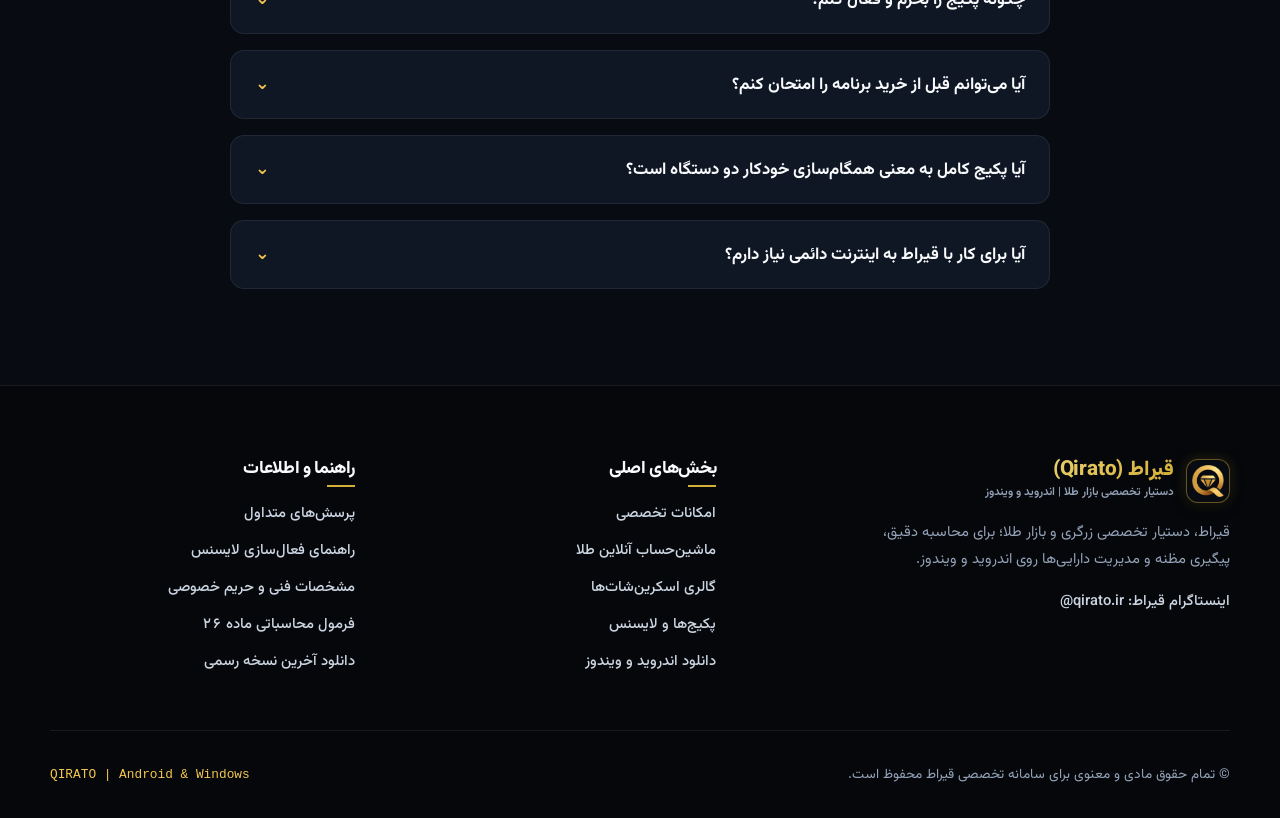
==== commit 50f57c8f: "feat(landing): use contact pricing and publish automatically on master pushes" ====
--- a/index.html
+++ b/index.html
@@ -6,7 +6,7 @@
   <title>قیراط | نرم‌افزار تخصصی طلا برای اندروید و ویندوز</title>
   
   <!-- Primary Meta & SEO -->
-  <meta name="description" content="قیراط، نرم‌افزار تخصصی بازار طلا برای اندروید و ویندوز. دانلود آخرین نسخه رسمی، اندروید با قیمت ویژه ۹٬۹۰۰٬۰۰۰ تومان و پکیج کامل ۲۴٬۹۰۰٬۰۰۰ تومان.">
+  <meta name="description" content="قیراط، نرم‌افزار تخصصی بازار طلا. امکانات و نسخه‌ها را مقایسه کنید و برای دریافت قیمت، شرایط فعال‌سازی و مشاوره پیش از خرید با فروش در ارتباط باشید.">
   <meta name="keywords" content="قیراط, Qirato, نرم افزار طلافروشی, مظنه طلا, استعلام قیمت طلا, فاکتور طلا, ماده ۲۶ قانون مالیات, حباب سکه, طلای آبشده, ری گیری, دفتر معین زرگری, حسابداری طلا, اپلیکیشن زرگری, اندروید, ویندوز, دانلود قیراط">
   <meta name="robots" content="index, follow, max-image-preview:large, max-snippet:-1, max-video-preview:-1">
   <meta name="author" content="GoldEx Soft • سامانه قیراط">
@@ -19,7 +19,7 @@
   <meta property="og:locale" content="fa_IR">
   <meta property="og:site_name" content="قیراط (Qirato)">
   <meta property="og:title" content="قیراط | دستیار بازار طلا برای اندروید و ویندوز">
-  <meta property="og:description" content="قیراط برای اندروید و ویندوز؛ دانلود رسمی هر دو نسخه، اندروید با قیمت ویژه ۹٬۹۰۰٬۰۰۰ تومان و پکیج کامل ۲۴٬۹۰۰٬۰۰۰ تومان.">
+  <meta property="og:description" content="قیراط، نرم‌افزار تخصصی بازار طلا. امکانات و نسخه‌ها را مقایسه کنید و برای دریافت قیمت، شرایط فعال‌سازی و مشاوره پیش از خرید با فروش در ارتباط باشید.">
   <meta property="og:url" content="https://qirato.ir/">
   <meta property="og:image" content="https://qirato.ir/assets/screens/screen_dashboard.png">
   <meta property="og:image:secure_url" content="https://qirato.ir/assets/screens/screen_dashboard.png">
@@ -44,9 +44,9 @@
   <link rel="dns-prefetch" href="https://cdn.jsdelivr.net">
 
   <!-- Stylesheets -->
-  <link rel="stylesheet" href="css/main.css?v=2026101303">
-  <link rel="stylesheet" href="css/animations.css?v=2026101303">
-  <link rel="stylesheet" href="css/components.css?v=2026101303">
+  <link rel="stylesheet" href="css/main.css?v=2026103001">
+  <link rel="stylesheet" href="css/animations.css?v=2026103001">
+  <link rel="stylesheet" href="css/components.css?v=2026103001">
 
   <!-- Structured Data: Schema.org (JSON-LD) -->
   <script type="application/ld+json">
@@ -74,22 +74,6 @@
       "operatingSystem": "Android, Windows",
       "applicationCategory": "FinanceApplication",
       "applicationSubCategory": "Business & Accounting",
-      "offers": [
-        {
-          "@type": "Offer",
-          "name": "قیراط اندروید",
-          "price": "99000000",
-          "priceCurrency": "IRR",
-          "url": "https://qirato.ir/#pricing"
-        },
-        {
-          "@type": "Offer",
-          "name": "قیراط کامل",
-          "price": "249000000",
-          "priceCurrency": "IRR",
-          "url": "https://qirato.ir/#pricing"
-        }
-      ],
       "description": "دستیار تخصصی بازار طلا برای اندروید و ویندوز؛ محاسبات، مظنه‌ها و مدیریت سبد دارایی.",
       "downloadUrl": "https://github.com/urmiaking/goldex-companion/releases/latest/download/app-release.apk",
       "author": {
@@ -104,6 +88,14 @@
       "mainEntity": [
         {
           "@type": "Question",
+          "name": "چگونه قیمت و شرایط خرید را دریافت کنم؟",
+          "acceptedAnswer": {
+            "@type": "Answer",
+            "text": "برای دریافت قیمت، نسخه موردنیاز، تعداد دستگاه‌ها و شرایط راه‌اندازی و پشتیبانی را با فروش هماهنگ کنید تا پیشنهاد متناسب با نیازتان را دریافت کنید. قیمت و شرایط نهایی پیش از پرداخت با شما هماهنگ می‌شود."
+          }
+        },
+        {
+          "@type": "Question",
           "name": "قیراط روی چه دستگاه‌هایی نصب می‌شود؟",
           "acceptedAnswer": {
             "@type": "Answer",
@@ -115,7 +107,7 @@
           "name": "تفاوت پکیج اندروید و پکیج کامل چیست؟",
           "acceptedAnswer": {
             "@type": "Answer",
-            "text": "پکیج اندروید با قیمت ویژه ۹٬۹۰۰٬۰۰۰ تومان، شامل لایسنس نسخه اندروید است. پکیج کامل ۲۴٬۹۰۰٬۰۰۰ تومان است و نسخه اندروید و ویندوز را با هم شامل می‌شود. نسخه ویندوز دقیقاً تمام امکانات اندروید را دارد و از همگام‌سازی اطلاعات بین دستگاه‌ها پشتیبانی می‌کند."
+            "text": "پکیج اندروید شامل لایسنس نسخه اندروید است. پکیج کامل، اندروید و ویندوز را با امکانات یکسان و پشتیبانی از همگام‌سازی اطلاعات بین دستگاه‌ها در اختیار شما می‌گذارد. برای دریافت قیمت و شرایط فعال‌سازی هر پکیج، پیام دهید یا با فروش تماس بگیرید."
           }
         },
         {
@@ -123,7 +115,7 @@
           "name": "چگونه پکیج را بخرم و فعال کنم؟",
           "acceptedAnswer": {
             "@type": "Answer",
-            "text": "دکمه خرید هر پکیج، تماس با فروش قیراط را باز می‌کند. ابتدا پکیج و روش فعال‌سازی را هماهنگ کنید، سپس طبق راهنمای فروش پرداخت و لایسنس را ثبت کنید."
+            "text": "از دکمه استعلام قیمت در تلگرام یا تماس با فروش استفاده کنید. نسخه موردنیاز و تعداد دستگاه‌ها را اعلام کنید تا قیمت، شرایط پرداخت و روش فعال‌سازی با شما هماهنگ شود."
           }
         },
         {
@@ -155,7 +147,8 @@
   ]
 }
   </script>
-  <link rel="stylesheet" href="css/platforms.css?v=2026101303">
+  <link rel="stylesheet" href="css/platforms.css?v=2026103001">
+  <link rel="stylesheet" href="css/sales.css?v=2026103001">
 </head>
 <body>
 
@@ -178,7 +171,7 @@
       </a>
 
       <nav class="nav-links" id="main-nav" aria-label="منوی ناوبری اصلی">
-<a href="#platforms" class="nav-link">نسخه‌ها</a><a href="#features" class="nav-link">امکانات</a><a href="#showcase" class="nav-link">نمای برنامه</a><a href="#pricing" class="nav-link">قیمت پکیج‌ها</a><a href="#faq" class="nav-link">سوالات متداول</a>
+<a href="#platforms" class="nav-link">نسخه‌ها</a><a href="#features" class="nav-link">امکانات</a><a href="#showcase" class="nav-link">نمای برنامه</a><a href="#pricing" class="nav-link">پکیج‌ها و مشاوره</a><a href="#faq" class="nav-link">سوالات متداول</a>
 </nav>
 
       <div class="nav-actions">
@@ -547,17 +540,17 @@
       <span id="oricing" class="pricing-anchor-alias" aria-hidden="true"></span>
 
       <div class="container">
-        <div class="section-header"><h2 class="section-title">پکیج مناسبِ کارتان را انتخاب کنید.</h2><p class="section-subtitle">اندروید برای همراهی روزمره؛ پکیج کامل برای گوشی و میز کار. قیمت‌ها به تومان و پرداخت یک‌باره است.</p></div>
+        <div class="section-header"><h2 class="section-title">پکیج مناسبِ کارتان را انتخاب کنید.</h2><p class="section-subtitle">اندروید برای همراهی روزمره؛ پکیج کامل برای گوشی و میز کار. برای انتخاب نسخه و دریافت قیمت و شرایط فعال‌سازی، با فروش قیراط در ارتباط باشید.</p></div>
 <div class="package-grid">
- <article class="package-card" id="pricing-lifetime"><div class="package-top"><span class="package-platform"><svg class="ui-icon" viewBox="0 0 24 24" fill="none" stroke="currentColor" stroke-width="1.7" stroke-linecap="round" stroke-linejoin="round" aria-hidden="true"><rect x="6" y="3" width="12" height="18" rx="3"/><path d="M10 17h4"/></svg> نسخه اندروید</span><span class="offer-badge">۵ میلیون تومان تخفیف</span></div><h3>قیراط اندروید</h3><p class="package-desc">حساب‌وکتاب حرفه‌ای طلا، همیشه همراه شما</p>
- <div class="package-price"><span class="previous-price">قیمت اصلی <del>۱۴٬۹۰۰٬۰۰۰ تومان</del></span><div><strong>۹٬۹۰۰٬۰۰۰</strong><span>تومان</span></div><small>لایسنس دائمی نسخه اندروید</small></div>
+ <article class="package-card" id="pricing-lifetime"><div class="package-top"><span class="package-platform"><svg class="ui-icon" viewBox="0 0 24 24" fill="none" stroke="currentColor" stroke-width="1.7" stroke-linecap="round" stroke-linejoin="round" aria-hidden="true"><rect x="6" y="3" width="12" height="18" rx="3"/><path d="M10 17h4"/></svg> نسخه اندروید</span><span class="offer-badge">نسخه اندروید</span></div><h3>قیراط اندروید</h3><p class="package-desc">حساب‌وکتاب حرفه‌ای طلا، همیشه همراه شما</p>
+ <div class="package-quote"><strong>مشاوره و استعلام قیمت</strong><p>برای دریافت قیمت و شرایط فعال‌سازی این نسخه، با فروش قیراط در ارتباط باشید.</p><small>لایسنس دائمی نسخه اندروید</small></div>
  <ul class="package-features"><li><svg class="ui-icon" viewBox="0 0 24 24" fill="none" stroke="currentColor" stroke-width="1.7" stroke-linecap="round" stroke-linejoin="round" aria-hidden="true"><path d="m5 12 4 4L19 6"/></svg><span>محاسبه‌گر تخصصی طلا و تبدیل عیار</span></li><li><svg class="ui-icon" viewBox="0 0 24 24" fill="none" stroke="currentColor" stroke-width="1.7" stroke-linecap="round" stroke-linejoin="round" aria-hidden="true"><path d="m5 12 4 4L19 6"/></svg><span>مظنه‌ها و مدیریت سبد دارایی</span></li><li><svg class="ui-icon" viewBox="0 0 24 24" fill="none" stroke="currentColor" stroke-width="1.7" stroke-linecap="round" stroke-linejoin="round" aria-hidden="true"><path d="m5 12 4 4L19 6"/></svg><span>فاکتور و دفتر حساب در نسخه اندروید</span></li><li><svg class="ui-icon" viewBox="0 0 24 24" fill="none" stroke="currentColor" stroke-width="1.7" stroke-linecap="round" stroke-linejoin="round" aria-hidden="true"><path d="m5 12 4 4L19 6"/></svg><span>فعال‌سازی با راهنمایی تیم فروش</span></li></ul>
- <a href="tel:09905492104" class="btn-secondary package-buy"><svg class="ui-icon" viewBox="0 0 24 24" fill="none" stroke="currentColor" stroke-width="1.7" stroke-linecap="round" stroke-linejoin="round" aria-hidden="true"><path d="M8 3H4c-2 12 5 19 17 17v-4l-5-2-2 2-6-6 2-2-2-5Z"/></svg> خرید نسخه اندروید</a>
+ <div class="package-contact-actions" data-quote-plan="قیراط اندروید"><a href="https://t.me/masoud_98pv" target="_blank" rel="noopener noreferrer" class="btn-secondary package-buy" aria-label="استعلام قیمت قیراط اندروید در تلگرام"><svg class="ui-icon" viewBox="0 0 24 24" fill="none" stroke="currentColor" stroke-width="1.8" stroke-linecap="round" stroke-linejoin="round" aria-hidden="true"><path d="M21 11a8 8 0 0 1-8 8H7l-5 3V7a5 5 0 0 1 5-5h9a5 5 0 0 1 5 5Z"/><path d="M7 8h9M7 12h6"/></svg> استعلام قیمت در تلگرام</a><a href="tel:09905492104" class="btn-secondary package-buy" aria-label="تماس با فروش قیراط اندروید"><svg class="ui-icon" viewBox="0 0 24 24" fill="none" stroke="currentColor" stroke-width="1.8" stroke-linecap="round" stroke-linejoin="round" aria-hidden="true"><path d="M8 3H4c-2 12 5 19 17 17v-4l-5-2-2 2-6-6 2-2-2-5Z"/></svg> تماس با فروش</a></div>
  </article>
- <article class="package-card complete-package"><div class="package-top"><span class="package-platform"><svg class="ui-icon" viewBox="0 0 24 24" fill="none" stroke="currentColor" stroke-width="1.7" stroke-linecap="round" stroke-linejoin="round" aria-hidden="true"><rect x="6" y="3" width="12" height="18" rx="3"/><path d="M10 17h4"/></svg><svg class="ui-icon" viewBox="0 0 24 24" fill="none" stroke="currentColor" stroke-width="1.7" stroke-linecap="round" stroke-linejoin="round" aria-hidden="true"><rect x="2" y="3" width="20" height="14" rx="2"/><path d="M8 21h8m-4-4v4"/></svg> اندروید + ویندوز</span><span class="offer-badge">پیشنهاد ویژه</span></div><h3>قیراط کامل</h3><p class="package-desc">تمام امکانات قیراط در موبایل و کامپیوتر، با همگام‌سازی اطلاعات بین دستگاه‌ها</p>
- <div class="package-price"><span class="previous-price">قیمت اصلی ۳۴٬۹۰۰٬۰۰۰ تومان</span><div><strong>۲۴٬۹۰۰٬۰۰۰</strong><span>تومان</span></div><small>۱۰ میلیون تومان تخفیف · لایسنس نسخه اندروید و نسخه ویندوز</small></div>
+ <article class="package-card complete-package"><div class="package-top"><span class="package-platform"><svg class="ui-icon" viewBox="0 0 24 24" fill="none" stroke="currentColor" stroke-width="1.7" stroke-linecap="round" stroke-linejoin="round" aria-hidden="true"><rect x="6" y="3" width="12" height="18" rx="3"/><path d="M10 17h4"/></svg><svg class="ui-icon" viewBox="0 0 24 24" fill="none" stroke="currentColor" stroke-width="1.7" stroke-linecap="round" stroke-linejoin="round" aria-hidden="true"><rect x="2" y="3" width="20" height="14" rx="2"/><path d="M8 21h8m-4-4v4"/></svg> اندروید + ویندوز</span><span class="offer-badge">پکیج کامل</span></div><h3>قیراط کامل</h3><p class="package-desc">تمام امکانات قیراط در موبایل و کامپیوتر، با همگام‌سازی اطلاعات بین دستگاه‌ها</p>
+ <div class="package-quote"><strong>مشاوره و استعلام قیمت</strong><p>برای دریافت قیمت و شرایط فعال‌سازی این نسخه، با فروش قیراط در ارتباط باشید.</p><small>لایسنس نسخه اندروید و نسخه ویندوز</small></div>
  <ul class="package-features"><li><svg class="ui-icon" viewBox="0 0 24 24" fill="none" stroke="currentColor" stroke-width="1.7" stroke-linecap="round" stroke-linejoin="round" aria-hidden="true"><path d="m5 12 4 4L19 6"/></svg><span>تمام امکانات پکیج اندروید</span></li><li><svg class="ui-icon" viewBox="0 0 24 24" fill="none" stroke="currentColor" stroke-width="1.7" stroke-linecap="round" stroke-linejoin="round" aria-hidden="true"><path d="m5 12 4 4L19 6"/></svg><span>نسخه ویندوز با تمام امکانات اندروید</span></li><li><svg class="ui-icon" viewBox="0 0 24 24" fill="none" stroke="currentColor" stroke-width="1.7" stroke-linecap="round" stroke-linejoin="round" aria-hidden="true"><path d="m5 12 4 4L19 6"/></svg><span>همگام‌سازی اطلاعات بین دستگاه‌ها</span></li><li><svg class="ui-icon" viewBox="0 0 24 24" fill="none" stroke="currentColor" stroke-width="1.7" stroke-linecap="round" stroke-linejoin="round" aria-hidden="true"><path d="m5 12 4 4L19 6"/></svg><span>هماهنگی فعال‌سازی هر دو نسخه با فروش</span></li></ul>
- <a href="tel:09905492104" class="btn-gold package-buy"><svg class="ui-icon" viewBox="0 0 24 24" fill="none" stroke="currentColor" stroke-width="1.7" stroke-linecap="round" stroke-linejoin="round" aria-hidden="true"><path d="M8 3H4c-2 12 5 19 17 17v-4l-5-2-2 2-6-6 2-2-2-5Z"/></svg> خرید پکیج کامل</a>
+ <div class="package-contact-actions" data-quote-plan="قیراط کامل"><a href="https://t.me/masoud_98pv" target="_blank" rel="noopener noreferrer" class="btn-gold package-buy" aria-label="استعلام قیمت قیراط کامل در تلگرام"><svg class="ui-icon" viewBox="0 0 24 24" fill="none" stroke="currentColor" stroke-width="1.8" stroke-linecap="round" stroke-linejoin="round" aria-hidden="true"><path d="M21 11a8 8 0 0 1-8 8H7l-5 3V7a5 5 0 0 1 5-5h9a5 5 0 0 1 5 5Z"/><path d="M7 8h9M7 12h6"/></svg> استعلام قیمت در تلگرام</a><a href="tel:09905492104" class="btn-secondary package-buy" aria-label="تماس با فروش قیراط کامل"><svg class="ui-icon" viewBox="0 0 24 24" fill="none" stroke="currentColor" stroke-width="1.8" stroke-linecap="round" stroke-linejoin="round" aria-hidden="true"><path d="M8 3H4c-2 12 5 19 17 17v-4l-5-2-2 2-6-6 2-2-2-5Z"/></svg> تماس با فروش</a></div>
  </article>
 </div>
 <div class="trial-banner"><div><svg class="ui-icon" viewBox="0 0 24 24" fill="none" stroke="currentColor" stroke-width="1.7" stroke-linecap="round" stroke-linejoin="round" aria-hidden="true"><path d="m12 3 8 3v6c0 5-8 9-8 9s-8-4-8-9V6l8-3Z"/><path d="m8 12 3 3 5-6"/></svg><p><strong>اول با قیراط کار کنید، بعد تصمیم بگیرید.</strong><span>برنامه را نصب کنید و از دوره‌ی آزمایشی ۷ روزه استفاده کنید.</span></p></div><a href="#download">دانلود برنامه <svg class="ui-icon" viewBox="0 0 24 24" fill="none" stroke="currentColor" stroke-width="1.7" stroke-linecap="round" stroke-linejoin="round" aria-hidden="true"><path d="M19 12H5m6-6-6 6 6 6"/></svg></a></div>
@@ -601,152 +594,7 @@
           </div>
 
           <!-- Luxury 3D Bank Card & Payment Hub -->
-          <div class="pricing-payment-hub" id="license-payment">
-            <div class="payment-hub-badge">
-              <svg width="16" height="16" viewBox="0 0 24 24" fill="none" stroke="currentColor" stroke-width="2.5"><rect x="1" y="4" width="22" height="16" rx="2" ry="2"/><line x1="1" y1="10" x2="23" y2="10"/></svg>
-              <span>اطلاعات حساب و واریز وجه لایسنس</span>
-            </div>
-
-            <h3 class="pricing-contact-title">مشخصات حساب بانکی جهت واریز وجه لایسنس دائمی</h3>
-            <p class="pricing-contact-desc">
-              نسخه اندروید: <strong>۹٬۹۰۰٬۰۰۰ تومان</strong> · پکیج اندروید + ویندوز: <strong>۲۴٬۹۰۰٬۰۰۰ تومان</strong><br>پیش از واریز، نوع پکیج و اطلاعات فعال‌سازی را با فروش هماهنگ کنید.<br>
-              لطفاً پس از واریز وجه به شماره کارت یا شماره شبای زیر، تصویر فیش واریزی را به همراه شماره همراه و نام فروشگاه خود از طریق دکمه تلگرام ارسال فرمایید:
-            </p>
-
-            <!-- 3D Bank Card Container with Perspective -->
-            <div class="bank-card-perspective-wrapper">
-              <div class="luxury-bank-card-wrapper" id="luxury-bank-card-container">
-                <div class="luxury-bank-card-inner" id="luxury-bank-card" title="برای چرخش ۳ بعدی و مشاهده پشت کارت کلیک کنید">
-                  
-                  <!-- Card Front -->
-                  <div class="bank-card-face bank-card-front">
-                    <!-- Holographic sheen overlay -->
-                    <div class="bank-card-sheen"></div>
-
-                    <!-- Header: Bank Melli Logo & Contactless Wave -->
-                    <div class="card-front-header">
-                      <div class="card-bank-brand">
-                        <div class="bank-emblem">
-                          <svg width="26" height="26" viewBox="0 0 24 24" fill="none" stroke="#D4AF37" stroke-width="2.2"><circle cx="12" cy="12" r="10"/><path d="M12 6v12M8 10l4-4 4 4"/></svg>
-                        </div>
-                        <div class="bank-name-box">
-                          <span class="bank-name-fa">بانک ملی ایران</span>
-                          <span class="bank-name-en">BANK MELLI IRAN</span>
-                        </div>
-                      </div>
-                      <div class="card-nfc-icon" title="پشتیبانی از فناوری تراکنش هوشمند">
-                        <svg width="22" height="22" viewBox="0 0 24 24" fill="none" stroke="currentColor" stroke-width="2.2" stroke-linecap="round"><path d="M8.5 16.5a5 5 0 0 1 0-9M12 19a8.5 8.5 0 0 0 0-14M15.5 21.5a12 12 0 0 0 0-19"/></svg>
-                      </div>
-                    </div>
-
-                    <!-- EMV Smart Chip -->
-                    <div class="card-chip-container">
-                      <div class="emv-smart-chip">
-                        <span class="chip-line horizontal"></span>
-                        <span class="chip-line vertical"></span>
-                      </div>
-                      <span class="card-chip-label">DEBIT CARD</span>
-                    </div>
-
-                    <!-- Card Number (Embossed Monospace) -->
-                    <div class="card-number-wrapper">
-                      <div class="bank-card-number" id="card-num-display" dir="ltr" title="شماره کارت">
-                        <span>6037</span>
-                        <span>9974</span>
-                        <span>5817</span>
-                        <span>2674</span>
-                      </div>
-                      <button type="button" class="copy-field-btn card-overlay-copy" id="btn-copy-card-inline" data-copy="6037997458172674" aria-label="کپی شماره کارت" title="کپی شماره کارت">
-                        <svg width="16" height="16" viewBox="0 0 24 24" fill="none" stroke="currentColor" stroke-width="2.2"><rect x="9" y="9" width="13" height="13" rx="2" ry="2"/><path d="M5 15H4a2 2 0 0 1-2-2V4a2 2 0 0 1 2-2h9a2 2 0 0 1 2 2v1"/></svg>
-                      </button>
-                    </div>
-
-                    <!-- Card Footer: Name & Shetab / Security -->
-                    <div class="card-front-footer">
-                      <div class="card-holder-box">
-                        <span class="card-meta-label">نام و نام خانوادگی صاحب کارت</span>
-                        <span class="card-holder-name">مسعود خدادادی</span>
-                      </div>
-                      <div class="card-network-badge">
-                        <span class="shetab-badge">عضو شتاب</span>
-                      </div>
-                    </div>
-                  </div>
-
-                  <!-- Card Back -->
-                  <div class="bank-card-face bank-card-back">
-                    <div class="bank-card-sheen"></div>
-
-                    <!-- Magnetic Stripe -->
-                    <div class="magnetic-strip"></div>
-
-                    <!-- Signature & CVV Area -->
-                    <div class="signature-panel-row">
-                      <div class="signature-strip">
-                        <span class="signature-watermark">Masoud Khodadadi • امضای دارنده کارت</span>
-                      </div>
-                      <div class="cvv-box">
-                        <span class="cvv-label">CVV2</span>
-                        <span class="cvv-code">•••</span>
-                      </div>
-                    </div>
-
-                    <!-- IBAN / Sheba Display -->
-                    <div class="iban-card-section">
-                      <span class="card-meta-label">شماره شبا (IBAN) - حساب بانک ملی ایران</span>
-                      <div class="iban-row">
-                        <span class="bank-iban-number" id="iban-display" dir="ltr">IR560170000000340872617000</span>
-                        <button type="button" class="copy-field-btn card-overlay-copy" id="btn-copy-iban-inline" data-copy="IR560170000000340872617000" aria-label="کپی شماره شبا" title="کپی شماره شبا">
-                          <svg width="16" height="16" viewBox="0 0 24 24" fill="none" stroke="currentColor" stroke-width="2.2"><rect x="9" y="9" width="13" height="13" rx="2" ry="2"/><path d="M5 15H4a2 2 0 0 1-2-2V4a2 2 0 0 1 2-2h9a2 2 0 0 1 2 2v1"/></svg>
-                        </button>
-                      </div>
-                    </div>
-
-                    <!-- Back Footer -->
-                    <div class="card-back-footer">
-                      <div class="back-notice">جهت واریز وجه و صدور کد لایسنس دائمی قیراط</div>
-                    </div>
-                  </div>
-
-                </div>
-              </div>
-            </div>
-
-            <!-- Quick Action Copy Pills -->
-            <div class="bank-card-actions-bar">
-              <button type="button" class="bank-copy-pill" id="btn-copy-card-main" data-copy="6037997458172674">
-                <svg width="18" height="18" viewBox="0 0 24 24" fill="none" stroke="currentColor" stroke-width="2.2"><rect x="9" y="9" width="13" height="13" rx="2" ry="2"/><path d="M5 15H4a2 2 0 0 1-2-2V4a2 2 0 0 1 2-2h9a2 2 0 0 1 2 2v1"/></svg>
-                <span class="pill-label">کپی شماره کارت (۶۰۳۷۹۹۷۴۵۸۱۷۲۶۷۴)</span>
-              </button>
-
-              <button type="button" class="bank-copy-pill" id="btn-copy-iban-main" data-copy="IR560170000000340872617000">
-                <svg width="18" height="18" viewBox="0 0 24 24" fill="none" stroke="currentColor" stroke-width="2.2"><rect x="9" y="9" width="13" height="13" rx="2" ry="2"/><path d="M5 15H4a2 2 0 0 1-2-2V4a2 2 0 0 1 2-2h9a2 2 0 0 1 2 2v1"/></svg>
-                <span class="pill-label">کپی شماره شبا (IR56...)</span>
-              </button>
-            </div>
-
-            <!-- Receipt Submission Notice & Clean Action Buttons -->
-            <div class="payment-receipt-callout">
-              <div class="receipt-callout-icon">
-                <svg width="24" height="24" viewBox="0 0 24 24" fill="none" stroke="currentColor" stroke-width="2.2"><path d="M14 2H6a2 2 0 0 0-2 2v16a2 2 0 0 0 2 2h12a2 2 0 0 0 2-2V8z"/><polyline points="14 2 14 8 20 8"/><line x1="16" y1="13" x2="8" y2="13"/><line x1="16" y1="17" x2="8" y2="17"/><polyline points="10 9 9 9 8 9"/></svg>
-              </div>
-              <div class="receipt-callout-text">
-                <strong>نحوه دریافت فوری لایسنس پس از پرداخت:</strong>
-                <span>پس از واریز وجه، تصویر فیش واریزی را به همراه شماره همراه خود از طریق دکمه تلگرام زیر ارسال فرمایید. کد اختصاصی فعال‌سازی بلافاصله برای شما صادر گردیده و تنها با وارد کردن آن در بخش فعال‌سازی نرم‌افزار، اشتراک دائمی قیراط به‌صورت خودکار فعال می‌گردد. در صورت هرگونه سوال یا درخواست فعال‌سازی تلفنی، کارشناسان ما آماده پاسخگویی هستند.</span>
-              </div>
-            </div>
-
-            <div class="pricing-contact-actions">
-              <a href="https://t.me/masoud_98pv" target="_blank" rel="noopener noreferrer" class="contact-action-btn telegram" aria-label="ارسال فیش واریزی در تلگرام">
-                <svg width="22" height="22" viewBox="0 0 24 24" fill="currentColor"><path d="M12 2C6.48 2 2 6.48 2 12s4.48 10 10 10 10-4.48 10-10S17.52 2 12 2zm4.64 6.8c-.15 1.58-.8 5.42-1.13 7.19-.14.75-.42 1-.68 1.03-.58.05-1.02-.38-1.58-.75-.88-.58-1.38-.94-2.23-1.5-.99-.65-.35-1.01.22-1.59.15-.15 2.71-2.48 2.76-2.69a.2.2 0 00-.05-.18c-.06-.05-.14-.03-.21-.02-.09.02-1.49.95-4.22 2.79-.4.27-.76.41-1.08.4-.36-.01-1.04-.2-1.55-.37-.63-.2-1.12-.31-1.08-.66.02-.18.27-.36.74-.55 2.92-1.27 4.86-2.11 5.83-2.51 2.78-1.16 3.35-1.36 3.73-1.36.08 0 .27.02.39.12.1.08.13.19.14.27-.01.06.01.24 0 .38z"/></svg>
-                <span>ارسال فیش واریزی در تلگرام</span>
-              </a>
-              <a href="tel:09905492104" class="contact-action-btn phone" aria-label="تماس با پشتیبانی فروش">
-                <svg width="20" height="20" viewBox="0 0 24 24" fill="none" stroke="currentColor" stroke-width="2.2" stroke-linecap="round" stroke-linejoin="round"><path d="M22 16.92v3a2 2 0 0 1-2.18 2 19.79 19.79 0 0 1-8.63-3.07 19.5 19.5 0 0 1-6-6 19.79 19.79 0 0 1-3.07-8.67A2 2 0 0 1 4.11 2h3a2 2 0 0 1 2 1.72 12.84 12.84 0 0 0 .7 2.81 2 2 0 0 1-.45 2.11L8.09 9.91a16 16 0 0 0 6 6l1.27-1.27a2 2 0 0 1 2.11-.45 12.84 12.84 0 0 0 2.81.7A2 2 0 0 1 22 16.92z"/></svg>
-                <span>تماس با پشتیبانی فروش</span>
-              </a>
-            </div>
-          </div>
+          <div class="pricing-payment-hub sales-contact-hub" id="license-payment"><h3 class="pricing-contact-title">قیراط، متناسب با شیوه‌ی کار شما</h3><p class="pricing-contact-desc">برای دریافت قیمت، نسخه موردنیاز، تعداد دستگاه‌ها و شرایط راه‌اندازی و پشتیبانی را با فروش هماهنگ کنید تا پیشنهاد متناسب با نیازتان را دریافت کنید. قیمت و شرایط نهایی پیش از پرداخت با شما هماهنگ می‌شود.</p><div class="sales-hub-actions"><a href="https://t.me/masoud_98pv" target="_blank" rel="noopener noreferrer" class="btn-gold"><svg class="ui-icon" viewBox="0 0 24 24" fill="none" stroke="currentColor" stroke-width="1.8" stroke-linecap="round" stroke-linejoin="round" aria-hidden="true"><path d="M21 11a8 8 0 0 1-8 8H7l-5 3V7a5 5 0 0 1 5-5h9a5 5 0 0 1 5 5Z"/><path d="M7 8h9M7 12h6"/></svg> استعلام قیمت در تلگرام</a><a href="tel:09905492104" class="btn-secondary"><svg class="ui-icon" viewBox="0 0 24 24" fill="none" stroke="currentColor" stroke-width="1.8" stroke-linecap="round" stroke-linejoin="round" aria-hidden="true"><path d="M8 3H4c-2 12 5 19 17 17v-4l-5-2-2 2-6-6 2-2-2-5Z"/></svg> تماس با فروش</a></div></div>
 
           <!-- Security & Device Binding Callout -->
           <div class="pricing-security-callout" style="margin-top: 2rem;">
@@ -768,12 +616,12 @@
          Download Hub Section
          ========================================================================= -->
     <section class="download-section dual-download" id="download"><div class="container">
- <div class="download-heading"><div><h2 class="section-title">قیراط را روی دستگاهتان نصب کنید.</h2><p class="section-subtitle">آخرین فایل نصب رسمی برای هر پلتفرم، همیشه از مسیر انتشار قیراط.</p></div><a href="#pricing" class="download-pricing-link">مقایسه پکیج‌ها <svg class="ui-icon" viewBox="0 0 24 24" fill="none" stroke="currentColor" stroke-width="1.7" stroke-linecap="round" stroke-linejoin="round" aria-hidden="true"><path d="M19 12H5m6-6-6 6 6 6"/></svg></a></div>
+ <div class="download-heading"><div><h2 class="section-title">قیراط را روی دستگاهتان نصب کنید.</h2><p class="section-subtitle">آخرین فایل نصب رسمی برای هر پلتفرم، همیشه از مسیر انتشار قیراط.</p></div><a href="#pricing" class="download-pricing-link">مقایسه نسخه‌ها <svg class="ui-icon" viewBox="0 0 24 24" fill="none" stroke="currentColor" stroke-width="1.7" stroke-linecap="round" stroke-linejoin="round" aria-hidden="true"><path d="M19 12H5m6-6-6 6 6 6"/></svg></a></div>
  <div class="installer-grid">
   <article class="installer-card"><div class="installer-icon"><svg class="ui-icon" viewBox="0 0 24 24" fill="none" stroke="currentColor" stroke-width="1.7" stroke-linecap="round" stroke-linejoin="round" aria-hidden="true"><rect x="6" y="3" width="12" height="18" rx="3"/><path d="M10 17h4"/></svg></div><h3>نسخه اندروید</h3><p>برای گوشی و تبلت اندرویدی</p><span class="installer-format">فایل نصب APK</span><a href="https://github.com/urmiaking/goldex-companion/releases/latest/download/app-release.apk" data-download="android" class="btn-gold"><svg class="ui-icon" viewBox="0 0 24 24" fill="none" stroke="currentColor" stroke-width="1.7" stroke-linecap="round" stroke-linejoin="round" aria-hidden="true"><path d="M12 3v12m-5-5 5 5 5-5M4 16v5h16v-5"/></svg> دانلود اندروید</a><p class="installer-status" id="download-status-android" role="status">دانلود از مسیر رسمی آخرین انتشار اندروید.</p></article>
   <article class="installer-card"><div class="installer-icon"><svg class="ui-icon" viewBox="0 0 24 24" fill="none" stroke="currentColor" stroke-width="1.7" stroke-linecap="round" stroke-linejoin="round" aria-hidden="true"><rect x="2" y="3" width="20" height="14" rx="2"/><path d="M8 21h8m-4-4v4"/></svg></div><h3>نسخه ویندوز</h3><p>برای رایانه و لپ‌تاپ ویندوزی</p><span class="installer-format">فایل نصب MSI · معماری ۶۴ بیت</span><a href="https://github.com/urmiaking/goldex-companion/releases" data-download="windows" class="btn-gold"><svg class="ui-icon" viewBox="0 0 24 24" fill="none" stroke="currentColor" stroke-width="1.7" stroke-linecap="round" stroke-linejoin="round" aria-hidden="true"><path d="M12 3v12m-5-5 5 5 5-5M4 16v5h16v-5"/></svg> دانلود ویندوز</a><p class="installer-status" id="download-status-windows" role="status">در حال یافتن آخرین فایل نصب رسمی…</p></article>
   <aside class="installer-qr"><div class="qr-box" id="qr-container"></div><h3>از رایانه به گوشی</h3><p>کد را با دوربین گوشی اسکن کنید و نسخه اندروید را دریافت کنید.</p></aside>
- </div><p class="download-license-note">دانلود فایل نصب رایگان است. برای استفاده‌ی دائمی، پکیج موردنیازتان را از <a href="#pricing">بخش قیمت‌ها</a> انتخاب کنید. <a href="https://github.com/urmiaking/goldex-companion/releases" target="_blank" rel="noopener noreferrer">مشاهده انتشارهای رسمی</a></p>
+ </div><p class="download-license-note">دانلود فایل نصب رایگان است. برای استفاده‌ی دائمی، پکیج موردنیازتان را از <a href="#pricing">بخش پکیج‌ها</a> انتخاب کنید. <a href="https://github.com/urmiaking/goldex-companion/releases" target="_blank" rel="noopener noreferrer">مشاهده انتشارهای رسمی</a></p>
 </div></section>
 
     <!-- =========================================================================
@@ -784,7 +632,7 @@
     <!-- =========================================================================
          FAQ Accordion Section
          ========================================================================= -->
-    <section class="faq-section" id="faq"><div class="container"><div class="section-header"><h2 class="section-title">پیش از نصب و خرید.</h2><p class="section-subtitle">پاسخ به سوال‌های شما درباره نسخه‌ها، پکیج‌ها و فعال‌سازی.</p></div><div class="faq-list"><div class="faq-item"><button class="faq-question" aria-expanded="false"><span>قیراط روی چه دستگاه‌هایی نصب می‌شود؟</span><span class="faq-icon" aria-hidden="true">⌄</span></button><div class="faq-answer">قیراط نسخه اندروید برای گوشی و تبلت، و نسخه ویندوز با فایل نصب MSI برای رایانه‌های ۶۴ بیتی دارد. فایل مناسب دستگاهتان را از بخش دانلود دریافت کنید.</div></div><div class="faq-item"><button class="faq-question" aria-expanded="false"><span>تفاوت پکیج اندروید و پکیج کامل چیست؟</span><span class="faq-icon" aria-hidden="true">⌄</span></button><div class="faq-answer">پکیج اندروید با قیمت ویژه ۹٬۹۰۰٬۰۰۰ تومان، شامل لایسنس نسخه اندروید است. پکیج کامل ۲۴٬۹۰۰٬۰۰۰ تومان است و نسخه اندروید و ویندوز را با هم شامل می‌شود. نسخه ویندوز دقیقاً تمام امکانات اندروید را دارد و از همگام‌سازی اطلاعات بین دستگاه‌ها پشتیبانی می‌کند.</div></div><div class="faq-item"><button class="faq-question" aria-expanded="false"><span>چگونه پکیج را بخرم و فعال کنم؟</span><span class="faq-icon" aria-hidden="true">⌄</span></button><div class="faq-answer">دکمه خرید هر پکیج، تماس با فروش قیراط را باز می‌کند. ابتدا پکیج و روش فعال‌سازی را هماهنگ کنید، سپس طبق راهنمای فروش پرداخت و لایسنس را ثبت کنید.</div></div><div class="faq-item"><button class="faq-question" aria-expanded="false"><span>آیا می‌توانم قبل از خرید برنامه را امتحان کنم؟</span><span class="faq-icon" aria-hidden="true">⌄</span></button><div class="faq-answer">بله. برنامه را از بخش دانلود نصب کنید و در شروع برنامه، دوره آزمایشی ۷ روزه را فعال کنید.</div></div><div class="faq-item"><button class="faq-question" aria-expanded="false"><span>آیا پکیج کامل به معنی همگام‌سازی خودکار دو دستگاه است؟</span><span class="faq-icon" aria-hidden="true">⌄</span></button><div class="faq-answer">بله. قیراط کامل شامل نسخه اندروید و ویندوز با امکانات یکسان و پشتیبانی از همگام‌سازی اطلاعات بین دستگاه‌هاست.</div></div><div class="faq-item"><button class="faq-question" aria-expanded="false"><span>آیا برای کار با قیراط به اینترنت دائمی نیاز دارم؟</span><span class="faq-icon" aria-hidden="true">⌄</span></button><div class="faq-answer">محاسبات و کار با اطلاعات محلی به اتصال دائمی اینترنت نیاز ندارند. برای دریافت مظنه‌های تازه، دانلود نسخه جدید و استفاده از خدمات آنلاین باید به اینترنت متصل باشید.</div></div></div></div></section>
+    <section class="faq-section" id="faq"><div class="container"><div class="section-header"><h2 class="section-title">پیش از نصب و خرید.</h2><p class="section-subtitle">پاسخ به سوال‌های شما درباره نسخه‌ها، پکیج‌ها و فعال‌سازی.</p></div><div class="faq-list"><div class="faq-item"><button class="faq-question" aria-expanded="false"><span>چگونه قیمت و شرایط خرید را دریافت کنم؟</span><span class="faq-icon" aria-hidden="true">⌄</span></button><div class="faq-answer">برای دریافت قیمت، نسخه موردنیاز، تعداد دستگاه‌ها و شرایط راه‌اندازی و پشتیبانی را با فروش هماهنگ کنید تا پیشنهاد متناسب با نیازتان را دریافت کنید. قیمت و شرایط نهایی پیش از پرداخت با شما هماهنگ می‌شود.</div></div><div class="faq-item"><button class="faq-question" aria-expanded="false"><span>قیراط روی چه دستگاه‌هایی نصب می‌شود؟</span><span class="faq-icon" aria-hidden="true">⌄</span></button><div class="faq-answer">قیراط نسخه اندروید برای گوشی و تبلت، و نسخه ویندوز با فایل نصب MSI برای رایانه‌های ۶۴ بیتی دارد. فایل مناسب دستگاهتان را از بخش دانلود دریافت کنید.</div></div><div class="faq-item"><button class="faq-question" aria-expanded="false"><span>تفاوت پکیج اندروید و پکیج کامل چیست؟</span><span class="faq-icon" aria-hidden="true">⌄</span></button><div class="faq-answer">پکیج اندروید شامل لایسنس نسخه اندروید است. پکیج کامل، اندروید و ویندوز را با امکانات یکسان و پشتیبانی از همگام‌سازی اطلاعات بین دستگاه‌ها در اختیار شما می‌گذارد. برای دریافت قیمت و شرایط فعال‌سازی هر پکیج، پیام دهید یا با فروش تماس بگیرید.</div></div><div class="faq-item"><button class="faq-question" aria-expanded="false"><span>چگونه پکیج را بخرم و فعال کنم؟</span><span class="faq-icon" aria-hidden="true">⌄</span></button><div class="faq-answer">از دکمه استعلام قیمت در تلگرام یا تماس با فروش استفاده کنید. نسخه موردنیاز و تعداد دستگاه‌ها را اعلام کنید تا قیمت، شرایط پرداخت و روش فعال‌سازی با شما هماهنگ شود.</div></div><div class="faq-item"><button class="faq-question" aria-expanded="false"><span>آیا می‌توانم قبل از خرید برنامه را امتحان کنم؟</span><span class="faq-icon" aria-hidden="true">⌄</span></button><div class="faq-answer">بله. برنامه را از بخش دانلود نصب کنید و در شروع برنامه، دوره آزمایشی ۷ روزه را فعال کنید.</div></div><div class="faq-item"><button class="faq-question" aria-expanded="false"><span>آیا پکیج کامل به معنی همگام‌سازی خودکار دو دستگاه است؟</span><span class="faq-icon" aria-hidden="true">⌄</span></button><div class="faq-answer">بله. قیراط کامل شامل نسخه اندروید و ویندوز با امکانات یکسان و پشتیبانی از همگام‌سازی اطلاعات بین دستگاه‌هاست.</div></div><div class="faq-item"><button class="faq-question" aria-expanded="false"><span>آیا برای کار با قیراط به اینترنت دائمی نیاز دارم؟</span><span class="faq-icon" aria-hidden="true">⌄</span></button><div class="faq-answer">محاسبات و کار با اطلاعات محلی به اتصال دائمی اینترنت نیاز ندارند. برای دریافت مظنه‌های تازه، دانلود نسخه جدید و استفاده از خدمات آنلاین باید به اینترنت متصل باشید.</div></div></div></div></section>
   </main>
 
   <!-- =========================================================================
@@ -854,9 +702,9 @@
   </div>
 
   <!-- Scripts -->
-  <script src="js/ticker.js?v=2026101303"></script>
-  <script src="js/calculator.js?v=2026101303"></script>
-  <script src="js/downloads.js?v=2026101303"></script>
-  <script src="js/main.js?v=2026101303"></script>
+  <script src="js/ticker.js?v=2026103001"></script>
+  <script src="js/calculator.js?v=2026103001"></script>
+  <script src="js/downloads.js?v=2026103001"></script>
+  <script src="js/main.js?v=2026103001"></script>
 </body>
 </html>
--- a/css/sales.css
+++ b/css/sales.css
@@ -0,0 +1,11 @@
+/* Sales enquiries use the existing Aurum surfaces, controls and typography. */
+.package-quote { padding: 1.4rem 0; margin: 1.2rem 0; border-block: 1px solid var(--border-subtle); }
+.package-quote strong { display: block; color: var(--text-gold); font-size: 1.2rem; line-height: 1.7; }
+.package-quote p { margin-top: .5rem; color: var(--text-secondary); font-size: .9rem; line-height: 1.9; }
+.package-quote small { display: block; margin-top: .8rem; color: var(--text-muted); font-size: .8rem; line-height: 1.8; }
+.package-contact-actions { display: grid; gap: .65rem; margin-top: auto; }
+.package-contact-actions .package-buy { margin: 0; width: 100%; min-height: 48px; gap: .55rem; font-size: .9rem; text-align: center; }
+.sales-contact-hub .pricing-contact-desc { margin-bottom: 1.4rem; }
+.sales-hub-actions { display: flex; justify-content: center; flex-wrap: wrap; gap: .8rem; }
+.sales-hub-actions a { display: inline-flex; justify-content: center; align-items: center; gap: .6rem; min-height: 48px; }
+@media (max-width: 600px) { .sales-hub-actions { display: grid; } .package-quote strong { font-size: 1.1rem; } }
